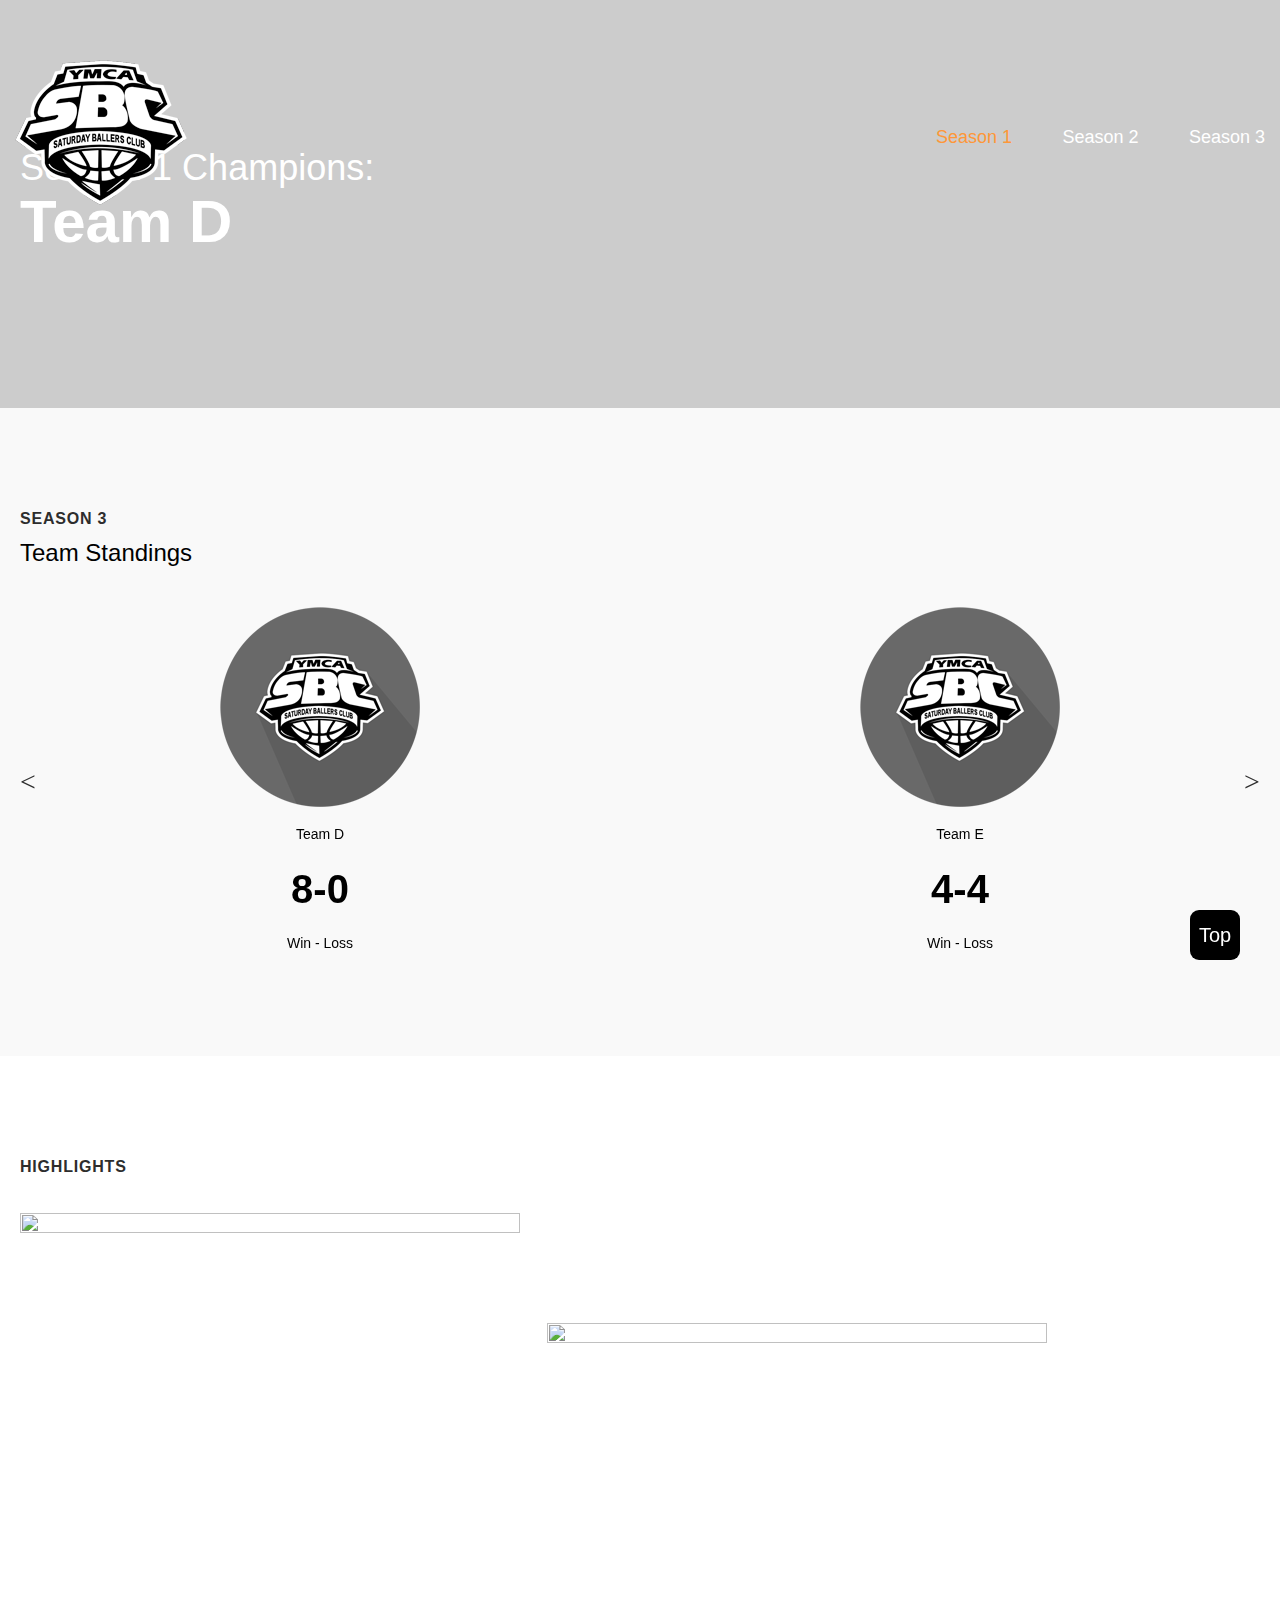
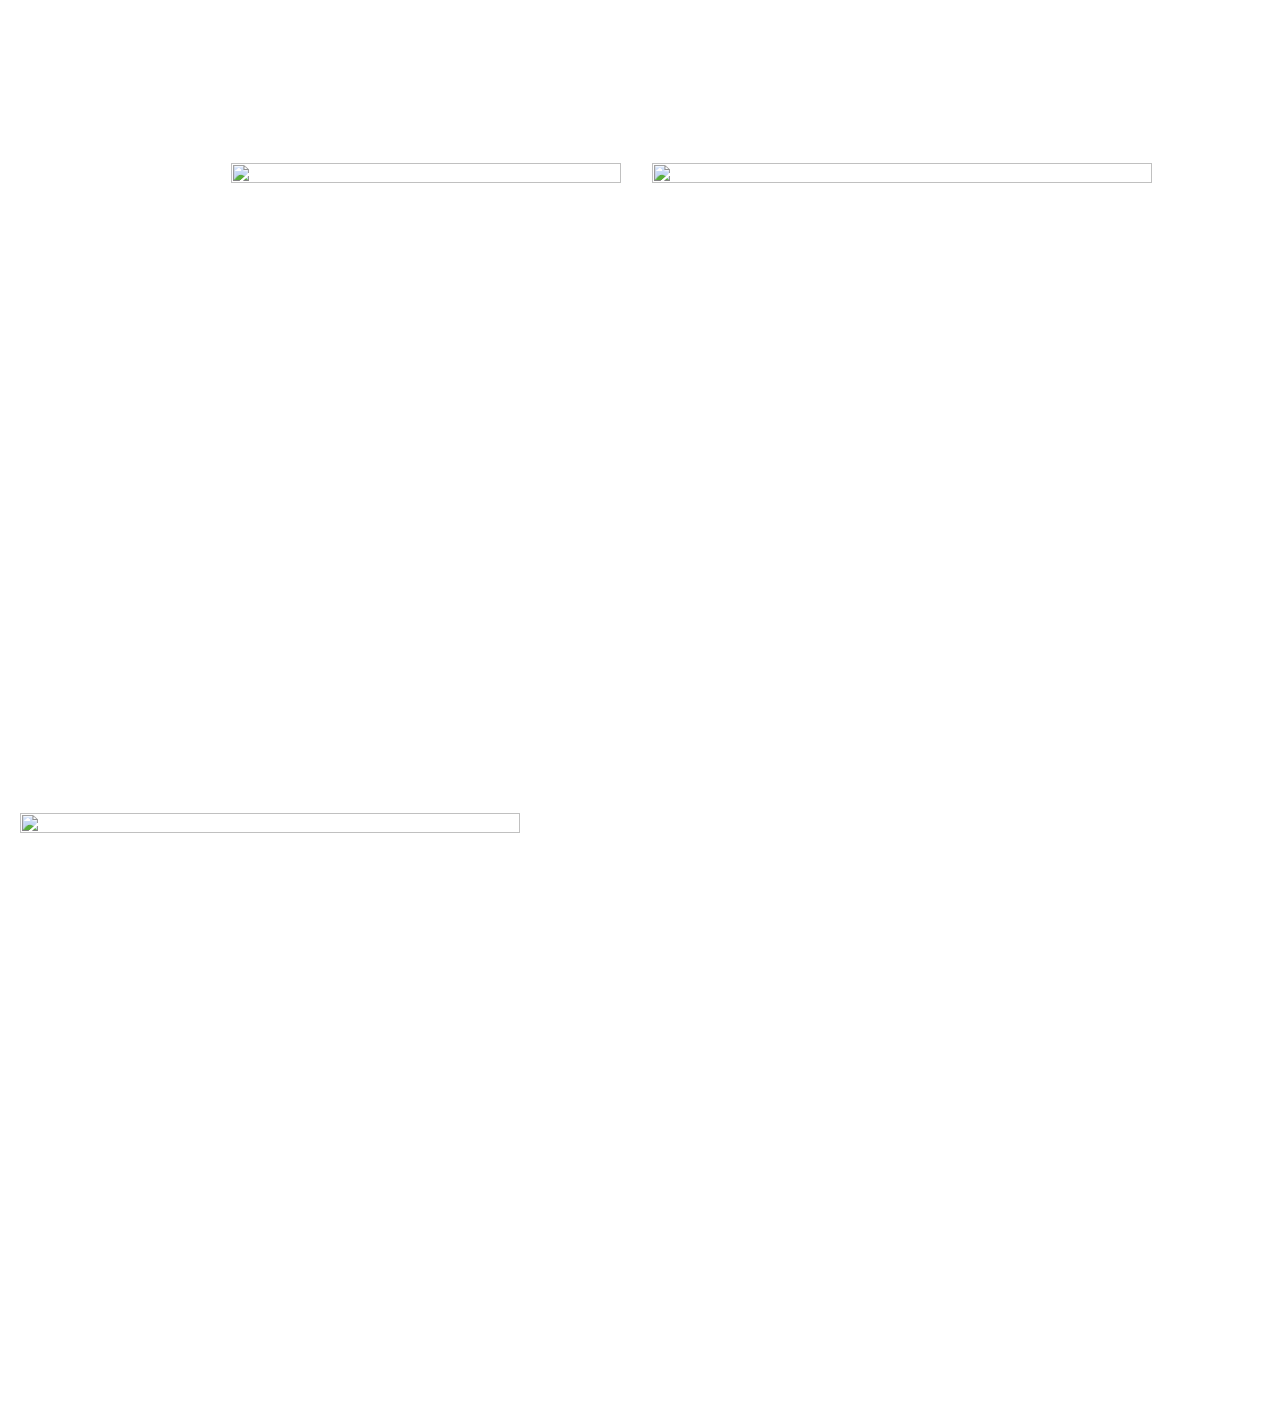
==== s1.html @ 5dca248f "update jun 6 2024" ====
<!doctype html>
<html lang="en">
  <head>
    <meta charset="utf-8">
    <meta name="viewport" content="width=device-width, initial-scale=1">
    <title>SBC YMCA</title>
    <link href="https://cdn.jsdelivr.net/npm/bootstrap@5.3.3/dist/css/bootstrap.min.css" rel="stylesheet" integrity="sha384-QWTKZyjpPEjISv5WaRU9OFeRpok6YctnYmDr5pNlyT2bRjXh0JMhjY6hW+ALEwIH" crossorigin="anonymous">
    <link rel="stylesheet" href="style.css">
    <!-- <link href="https://fonts.googleapis.com/css2?family=Material+Symbols+Outlined:wght@100" rel="stylesheet" /> -->
    <link href="https://fonts.googleapis.com/icon?family=Material+Icons"
      rel="stylesheet">
  </head>
  <body>
    

    <!-- Page preloader-->
    <div class="page-loader">
      <div class="preloader-inner">
        <svg class="preloader-svg" width="200" height="200" viewbox="0 0 100 100">
          <polyline class="line-cornered stroke-still" points="0,0 100,0 100,100" stroke-width="10" fill="none"></polyline>
          <polyline class="line-cornered stroke-still" points="0,0 0,100 100,100" stroke-width="10" fill="none"></polyline>
          <polyline class="line-cornered stroke-animation" points="0,0 100,0 100,100" stroke-width="10" fill="none"></polyline>
          <polyline class="line-cornered stroke-animation" points="0,0 0,100 100,100" stroke-width="10" fill="none"></polyline>
        </svg>
      </div>
    </div>
    <!-- Page-->
    <div class="page">
      <!--Page Header-->
      <header class="section page-header bg-gray-darker breadcrumbs-custom-wrap" data-preset='{"title":"Intro slider with nav 3","category":"intro, navigation, slider","reload":true,"id":"intro-slider-with-nav-3"}'>
        <div class="rd-navbar-wrap rd-navbar-default">
          <nav class="rd-navbar" data-layout="rd-navbar-fixed" data-sm-layout="rd-navbar-fixed" data-md-layout="rd-navbar-fixed" data-lg-layout="rd-navbar-fixed" data-xl-layout="rd-navbar-static" data-xxl-layout="rd-navbar-static" data-xxxl-layout="rd-navbar-static" data-lg-device-layout="rd-navbar-fixed" data-xl-device-layout="rd-navbar-static" data-xxl-device-layout="rd-navbar-static" data-xxxl-device-layout="rd-navbar-static" data-stick-up-offset="1px" data-sm-stick-up-offset="1px" data-md-stick-up-offset="1px" data-lg-stick-up-offset="1px" data-xl-stick-up-offset="1px" data-xxl-stick-up-offset="1px" data-xxx-lstick-up-offset="1px" data-stick-up="true">
            <div class="rd-navbar-inner rd-navbar-padding-inner">
              <!-- RD Navbar Panel-->
              <div class="rd-navbar-panel">
                <!-- RD Navbar Toggle-->
                <button class="rd-navbar-toggle" data-rd-navbar-toggle=".rd-navbar-nav-wrap"><span></span></button>
                <!-- RD Navbar Brand-->
                <div class="rd-navbar-brand">
                  <!--Brand--><a class="brand-name" href="index.html"><img class="logo-default" src="images/sbc-logo.png" alt="" width="172" height="36" loading="lazy"/><img class="logo-inverse" src="images/sbc-logo.png" alt="" width="172" height="36" loading="lazy"/></a>
                </div>
              </div>
              <div class="rd-navbar-aside-right">
                <div class="rd-navbar-nav-wrap">
                  <ul class="rd-navbar-nav">
                    <!-- <li class="rd-nav-item active"><a class="rd-nav-link" href="index.html">Home</a>
                    </li> -->
                    <li class="rd-nav-item active"><a class="rd-nav-link" href="s1.html">Season 1</a>
                    </li>
                    <li class="rd-nav-item"><a class="rd-nav-link" href="s2.html">Season 2</a>
                      <!-- <ul class="rd-menu rd-navbar-dropdown">
                        <li class="rd-dropdown-item"><a class="rd-dropdown-link" href="single-page.html">Single page</a>
                        </li>
                      </ul> -->
                    </li>
                    <li class="rd-nav-item "><a class="rd-nav-link" href="s3.html">Season 3</a>
                    </li>
                    <!-- <li class="rd-nav-item"><a class="rd-nav-link" href="#">Pages</a>
                      <ul class="rd-menu rd-navbar-dropdown">
                        <li class="rd-dropdown-item"><a class="rd-dropdown-link" href="faqs.html">FAQs</a>
                        </li>
                        <li class="rd-dropdown-item"><a class="rd-dropdown-link" href="privacy-policy.html">Privacy policy</a>
                        </li>
                        <li class="rd-dropdown-item"><a class="rd-dropdown-link" href="404-page.html">404 page</a>
                        </li>
                        <li class="rd-dropdown-item"><a class="rd-dropdown-link" href="503-page.html">503 page</a>
                        </li>
                        <li class="rd-dropdown-item"><a class="rd-dropdown-link" href="buttons.html">Buttons</a>
                        </li>
                        <li class="rd-dropdown-item"><a class="rd-dropdown-link" href="forms.html">Forms</a>
                        </li>
                        <li class="rd-dropdown-item"><a class="rd-dropdown-link" href="grid-system.html">Grid system</a>
                        </li>
                        <li class="rd-dropdown-item"><a class="rd-dropdown-link" href="tables.html">Tables</a>
                        </li>
                        <li class="rd-dropdown-item"><a class="rd-dropdown-link" href="typography.html">Typography</a>
                        </li>
                      </ul>
                    </li>
                    <li class="rd-nav-item"><a class="rd-nav-link" href="contacts.html">Contacts</a>
                    </li> -->
                  </ul>
                </div>
                <!-- <div class="rd-navbar-aside-right-inner">
                  
                  <div class="rd-navbar-search"><a class="rd-navbar-search-toggle" data-rd-navbar-toggle=".rd-navbar-search" href="#"><span></span></a>
                    <form class="rd-search" action="search-results.html" data-search-live="rd-search-results-live" method="GET">
                      <div class="form-wrap">
                        <label class="form-label form-label" for="rd-navbar-search-form-input">Search...</label>
                        <input class="rd-navbar-search-form-input form-input" id="rd-navbar-search-form-input" type="text" name="s" autocomplete="off">
                        <div class="rd-search-results-live" id="rd-search-results-live"></div>
                      </div>
                      <button class="rd-search-form-submit mdi mdi-magnify"></button>
                    </form>
                  </div>
                </div> -->
              </div>
            </div>
          </nav>
        </div>
      </header>
      <section class="section section-header bg-image /*bg-image-9*/ text-start novi-bg novi-bg-img" style="background-image:url(https://scontent.fceb2-2.fna.fbcdn.net/v/t1.15752-9/331546127_1372806336821156_5778735184261151974_n.jpg?_nc_cat=107&ccb=1-7&_nc_sid=5f2048&_nc_eui2=AeFdvsT9ojt_pZg6DpMCNC7S0mZWw9sOZSvSZlbD2w5lK3hjQvyOjglo2CndCxs0EsFgZIdAFUtHHFuphZiEccHy&_nc_ohc=CuhkQqQpDPgQ7kNvgGZ9PCZ&_nc_ht=scontent.fceb2-2.fna&oh=03_Q7cD1QH3fqWlCpzEtZl7xx8pHVOrsMyQ5jQxKyN4pa7dYfvHnQ&oe=66842CF5)">
        <div class="container">
          <h2>Season 1 Champions:</h2>
          <h1 class="fw-bold header-title">Team D</h1>
          <!-- <p class="big header-subtitle">Our club is the #1 place to engage with one of the world’s most popular sports. We are dedicated to promoting the culture of soccer.</p>
          <div class="group-md button-group"><a class="button button-primary button-nina" href="about-us.html">Read more</a></div> -->
        </div>
      </section>
      <!-- Football scores-->
      <section class="section section-lg novi-bg novi-bg-img bg-gray-100">
        <div class="container">
          <div class="row">
            <div class="col-xl-10">
              <h6 class="custom-subtitle-1">Season 3</h6>
              <p class="custom-title mt-1">Team Standings</p>
            </div>
          </div>
          <div class="row row-sm">
            <div class="owl-carousel owl-layout-6" data-items="1" data-lg-items="2" data-xxl-items="3" data-loop="true" data-margin="40" data-autoplay="false" data-owl='{"nav":true}'>
              <div class="score-image d-flex align-items-center justify-content-center flex-column">
                <img src="images/sbc.png" class="mb-3" alt="" loading="lazy" />
                <div class="score">
                  <div class="score__info">
                    <p>Team D</p>
                  </div>
                  <div class="score__score">
                    <p>8-0</p>
                  </div>
                  <div class="score__info">
                    <p>Win - Loss</p>
                  </div>
                </div>
              </div>
              <div class="score-image d-flex align-items-center justify-content-center flex-column">
                <img src="images/sbc.png" class="mb-3" alt="" loading="lazy" />
                <div class="score">
                  <div class="score__info">
                    <p>Team E</p>
                  </div>
                  <div class="score__score">
                    <p>4-4</p>
                  </div>
                  <div class="score__info">
                    <p>Win - Loss</p>
                  </div>
                </div>
              </div>
              <div class="score-image d-flex align-items-center justify-content-center flex-column">
                <img src="images/sbc.png" class="mb-3" alt="" loading="lazy" />
                <div class="score">
                  <div class="score__info">
                    <p>Team C</p>
                  </div>
                  <div class="score__score">
                    <p>4-4</p>
                  </div>
                  <div class="score__info">
                    <p>Win - Loss</p>
                  </div>
                </div>
              </div>
              <div class="score-image d-flex align-items-center justify-content-center flex-column">
                <img src="images/sbc.png" class="mb-3" alt="" loading="lazy"/>
                <div class="score">
                  <div class="score__info">
                    <p>Team A</p>
                  </div>
                  <div class="score__score">
                    <p>2-6</p>
                  </div>
                  <div class="score__info">
                    <p>Win - Loss</p>
                  </div>
                </div>
              </div>
              <div class="score-image d-flex align-items-center justify-content-center flex-column">
                <img src="images/sbc.png" class="mb-3" alt="" loading="lazy"/>
                <div class="score">
                  <div class="score__info">
                    <p>Team B</p>
                  </div>
                  <div class="score__score">
                    <p>2-6</p>
                  </div>
                  <div class="score__info">
                    <p>Win - Loss</p>
                  </div>
                </div>
              </div>
              <!-- <div class="score-image d-flex align-items-center justify-content-center flex-column">
                <img src="images/scatter.png" class="mb-3" alt="" loading="lazy"/>
                <div class="score">
                  <div class="score__info">
                    <p>Amigos</p>
                  </div>
                  <div class="score__score">
                    <p>2-8</p>
                  </div>
                  <div class="score__info">
                    <p>Win - Loss</p>
                  </div>
                </div>
              </div> -->
            </div>
          </div>
        </div>
      </section>
      <!--Gallery-->
      <section class="section section-lg bg-default novi-bg novi-bg-img">
        <div class="container">
          <div class="row">
            <div class="col-xl-10">
              <h6 class="custom-subtitle-1">Highlights</h6>
              <!-- <p class="custom-title mt-1">Featured team photos</p> -->
            </div>
          </div>
          <div class="row row-sm row-50 row-lg-60" data-isotope-layout="masonry" data-column-class=".col-1" data-lightgallery="group" data-lg-animation="lg-zoom-in">
            <div class="col-xs-6 col-lg-5" data-filter="0">
              <!-- Blurb-->
              <div class="product"><a class="product-media" data-lightgallery="item" href="https://scontent.fceb2-2.fna.fbcdn.net/v/t1.15752-9/317382539_929961635026117_5595934717935075367_n.jpg?_nc_cat=111&ccb=1-7&_nc_sid=5f2048&_nc_eui2=AeEb6R_AxWnA1oGSOkAEYnpnSsqdDMKNzTdKyp0Mwo3NN3hlVCVRXONk9WOaZS-1r1-SlONzYT47nld7mWbG-bwp&_nc_ohc=PHgdBopSMn4Q7kNvgEsXPWw&_nc_ht=scontent.fceb2-2.fna&oh=03_Q7cD1QEEQ6yCrzmZ2U-hZmxJ1mxSzC2m4vbojSBPrfud5ePCmw&oe=668445A0"><img class="product-img" src="https://scontent.fceb2-2.fna.fbcdn.net/v/t1.15752-9/317382539_929961635026117_5595934717935075367_n.jpg?_nc_cat=111&ccb=1-7&_nc_sid=5f2048&_nc_eui2=AeEb6R_AxWnA1oGSOkAEYnpnSsqdDMKNzTdKyp0Mwo3NN3hlVCVRXONk9WOaZS-1r1-SlONzYT47nld7mWbG-bwp&_nc_ohc=PHgdBopSMn4Q7kNvgEsXPWw&_nc_ht=scontent.fceb2-2.fna&oh=03_Q7cD1QEEQ6yCrzmZ2U-hZmxJ1mxSzC2m4vbojSBPrfud5ePCmw&oe=668445A0" alt="" width="500" height="500" loading="lazy"/></a></div>
            </div>
            <div class="col-xs-6 col-lg-5 d-flex align-items-end" data-filter="1">
              <!-- Blurb-->
              <div class="product"><a class="product-media" data-lightgallery="item" href="https://scontent.fceb2-1.fna.fbcdn.net/v/t1.15752-9/331554500_1551119405407693_556717041710596788_n.jpg?_nc_cat=106&ccb=1-7&_nc_sid=5f2048&_nc_eui2=AeF3doL89l8PgvNCIvrhtuhcWZlGCSVjA0xZmUYJJWMDTNzHXlP5VGfOyC_qIIif4qkP8Ts2wypaD91zXEvMttz6&_nc_ohc=i1ImYQQJ5SYQ7kNvgGNW6Zp&_nc_ht=scontent.fceb2-1.fna&oh=03_Q7cD1QGZxrtV9dPLNaao5UnRT7hUmOnV68ArBHOB0rQ9AHhAcg&oe=66843960"><img class="product-img" src="https://scontent.fceb2-1.fna.fbcdn.net/v/t1.15752-9/331554500_1551119405407693_556717041710596788_n.jpg?_nc_cat=106&ccb=1-7&_nc_sid=5f2048&_nc_eui2=AeF3doL89l8PgvNCIvrhtuhcWZlGCSVjA0xZmUYJJWMDTNzHXlP5VGfOyC_qIIif4qkP8Ts2wypaD91zXEvMttz6&_nc_ohc=i1ImYQQJ5SYQ7kNvgGNW6Zp&_nc_ht=scontent.fceb2-1.fna&oh=03_Q7cD1QGZxrtV9dPLNaao5UnRT7hUmOnV68ArBHOB0rQ9AHhAcg&oe=66843960" alt="" width="500" height="390" loading="lazy"/></a></div>
            </div>
            <div class="col-xs-6 col-sm-4 offset-lg-2" data-filter="3">
              <!-- Blurb-->
              <div class="product"><a class="product-media" data-lightgallery="item" href="https://scontent.fceb6-1.fna.fbcdn.net/v/t1.15752-9/331950448_1125862388814565_4360454288717385144_n.jpg?_nc_cat=105&ccb=1-7&_nc_sid=5f2048&_nc_eui2=AeGgZTUz3yog7kqQCWGFIhuN94yUyWJ3M5L3jJTJYnczktAJ6PsuBhfyeUqfXHI-zYWWfQSHLpA9ifOOATBeuanP&_nc_ohc=9qlWZ5FCM1QQ7kNvgFJ6oUk&_nc_ht=scontent.fceb6-1.fna&oh=03_Q7cD1QFc7xAo-n2I2bT3ivxV7DKq_N-w7FmLxYdvhE4gbgyMuQ&oe=66843388"><img class="product-img" src="https://scontent.fceb6-1.fna.fbcdn.net/v/t1.15752-9/331950448_1125862388814565_4360454288717385144_n.jpg?_nc_cat=105&ccb=1-7&_nc_sid=5f2048&_nc_eui2=AeGgZTUz3yog7kqQCWGFIhuN94yUyWJ3M5L3jJTJYnczktAJ6PsuBhfyeUqfXHI-zYWWfQSHLpA9ifOOATBeuanP&_nc_ohc=9qlWZ5FCM1QQ7kNvgFJ6oUk&_nc_ht=scontent.fceb6-1.fna&oh=03_Q7cD1QFc7xAo-n2I2bT3ivxV7DKq_N-w7FmLxYdvhE4gbgyMuQ&oe=66843388" alt="" width="390" height="600" loading="lazy"/></a></div>
            </div>
            <div class="col-xs-6 col-lg-5" data-filter="2">
              <!-- Blurb-->
              <div class="product"><a class="product-media" data-lightgallery="item" href="https://scontent.fceb2-2.fna.fbcdn.net/v/t1.15752-9/331546127_1372806336821156_5778735184261151974_n.jpg?_nc_cat=107&ccb=1-7&_nc_sid=5f2048&_nc_eui2=AeFdvsT9ojt_pZg6DpMCNC7S0mZWw9sOZSvSZlbD2w5lK3hjQvyOjglo2CndCxs0EsFgZIdAFUtHHFuphZiEccHy&_nc_ohc=CuhkQqQpDPgQ7kNvgGZ9PCZ&_nc_ht=scontent.fceb2-2.fna&oh=03_Q7cD1QH3fqWlCpzEtZl7xx8pHVOrsMyQ5jQxKyN4pa7dYfvHnQ&oe=66842CF5"><img class="product-img" src="https://scontent.fceb2-2.fna.fbcdn.net/v/t1.15752-9/331546127_1372806336821156_5778735184261151974_n.jpg?_nc_cat=107&ccb=1-7&_nc_sid=5f2048&_nc_eui2=AeFdvsT9ojt_pZg6DpMCNC7S0mZWw9sOZSvSZlbD2w5lK3hjQvyOjglo2CndCxs0EsFgZIdAFUtHHFuphZiEccHy&_nc_ohc=CuhkQqQpDPgQ7kNvgGZ9PCZ&_nc_ht=scontent.fceb2-2.fna&oh=03_Q7cD1QH3fqWlCpzEtZl7xx8pHVOrsMyQ5jQxKyN4pa7dYfvHnQ&oe=66842CF5" alt="" width="500" height="500" loading="lazy"/></a></div>
            </div>
            <div class="col-xs-6 col-lg-5" data-filter="0">
              <!-- Blurb-->
              <div class="product"><a class="product-media" data-lightgallery="item" href="https://scontent.fceb2-2.fna.fbcdn.net/v/t1.15752-9/330746138_3245101805750190_3462955512253815794_n.jpg?_nc_cat=110&ccb=1-7&_nc_sid=5f2048&_nc_eui2=AeH9R2exSIAGW698h5AEDk7e2aQcWedywWTZpBxZ53LBZHxyw6vgYk8Q-uC9jqRw6ukfR0JOHfB8DyI0DFNM4jJO&_nc_ohc=94Uy4PtMeioQ7kNvgHuCwXh&_nc_ht=scontent.fceb2-2.fna&oh=03_Q7cD1QHkU7L4Hwt5jJTv9Hp_nOawbkUKXsg76Tm5XDtdcrso9A&oe=668428CA"><img class="product-img" src="https://scontent.fceb2-2.fna.fbcdn.net/v/t1.15752-9/330746138_3245101805750190_3462955512253815794_n.jpg?_nc_cat=110&ccb=1-7&_nc_sid=5f2048&_nc_eui2=AeH9R2exSIAGW698h5AEDk7e2aQcWedywWTZpBxZ53LBZHxyw6vgYk8Q-uC9jqRw6ukfR0JOHfB8DyI0DFNM4jJO&_nc_ohc=94Uy4PtMeioQ7kNvgHuCwXh&_nc_ht=scontent.fceb2-2.fna&oh=03_Q7cD1QHkU7L4Hwt5jJTv9Hp_nOawbkUKXsg76Tm5XDtdcrso9A&oe=668428CA" alt="" width="500" height="500" loading="lazy"/></a></div>
            </div>
          </div>
        </div>
      </section> 
      <!-- Page Footer-->
      <!-- <footer class="section novi-bg novi-bg-img footer-classic">
        <div class="footer-modern__main bg-gray-lighter">
          <div class="container">
            <div class="row row-50 justify-content-sm-center justify-content-md-start justify-content-lg-between">
              <div class="col-sm-6 col-md-4 col-lg-3">
                <div class="footer-title">Contact Us:</div><a class="footer-phone text-darker mt-5" href="tel:#">P: +1 234 567 8901</a>
                <div class="footer-title mt-3">Opening hours:</div>
                <p class="footer-street mt-1">9 to 5 pm on Weekdays</p>
              </div>
              <div class="col-sm-6 offset-md-2 offset-lg-3">
                <div class="footer-title">Our Address:</div>
                <p class="footer-street mt-1">178 West 27th Street, Suite 527, New York NY 10012</p>
                <ul class="footer-list-icon mt-5">
                  <li class="me-3"><a class="icon mdi mdi-youtube-play" href="#"></a></li>
                  <li class="me-3"><a class="icon mdi mdi-facebook" href="#"></a></li>
                  <li class="me-3"><a class="icon mdi mdi-instagram" href="#"></a></li>
                  <li class="me-3"><a class="icon mdi mdi-twitter" href="#"></a></li>
                  <li class="me-3"><a class="icon mdi mdi-linkedin" href="#"></a></li>
                </ul>
              </div>
              <div class="col-12">
                <p class="rights"><span>&copy;&nbsp;</span><span class="copyright-year"></span><span>&nbsp;</span><span>Learol</span><span>.&nbsp;All Rights Reserved.&nbsp;</span></p>
              </div>
            </div>
          </div>
        </div>
      </footer> -->
    </div>
    <!-- Global Mailform Output-->
    <div class="snackbars" id="form-output-global"></div>
    <!-- Javascript-->




    <!-- <script src="https://cdnjs.cloudflare.com/ajax/libs/jquery/3.7.1/jquery.min.js"></script> -->
    <script src="https://cdn.jsdelivr.net/npm/bootstrap@5.3.3/dist/js/bootstrap.bundle.min.js" integrity="sha384-YvpcrYf0tY3lHB60NNkmXc5s9fDVZLESaAA55NDzOxhy9GkcIdslK1eN7N6jIeHz" crossorigin="anonymous"></script>
    <script src="core.js"></script>
    <script src="script.js"></script>
  </body>
</html>
---- style.css ----
@charset "UTF-8";
/**
 * [Table of contents]
 *   1 Page layout
 *   2 Reset Styles
 *   3 Utilities custom
 *   4 Grid modules
 *   5 Links
 *   6 Typography
 *   7 Novi
 *   8 Lightgallery
 *   9 Material Parallax
 *   10 Panel custom
 *   11 Google Map
 */
/** @section Page layout */
.page {
	position: relative;
	overflow: hidden;
	min-height: 100vh;
}

.page-header {
	position: relative;
	padding: 0;
	margin: 0;
	border-bottom: none;
}

/** @section Reset Styles */
a,
button {
	padding: 0;
}

a:focus,
button:focus {
	outline: none !important;
}

button::-moz-focus-inner {
	border: 0;
}

*:focus {
	outline: none;
}

blockquote {
	padding: 0;
	margin: 0;
}

input,
button,
select,
textarea {
	outline: none;
}

button {
	border: none;
}

label {
	margin-bottom: 0;
}

p {
	margin: 0;
}

ul,
ol {
	list-style: none;
	padding: 0;
	margin: 0;
}

ul li,
ol li {
	display: block;
}

dl {
	margin: 0;
}

dt,
dd {
	line-height: inherit;
}

dt {
	font-weight: inherit;
}

dd {
	margin-bottom: 0;
}

cite {
	font-style: normal;
}

form {
	margin-bottom: 0;
}

address {
	margin-top: 0;
	margin-bottom: 0;
}

figure {
	margin-bottom: 0;
}

html p a:hover {
	text-decoration: none;
}

hr {
	margin: 0;
}

/** @section Utilities custom */
img {
	display: inline-block;
	max-width: 100%;
	height: auto;
}

@media (min-width: 1800px) {
	.image-position-01 {
		margin-top: 10px;
		margin-bottom: -60px;
	}
}

/**
* Blick
*/
.blick-wrap {
	position: relative;
	display: inline-block;
	font-size: 0;
	line-height: 0;
}

.blick-wrap > img {
	pointer-events: none;
}

.blick-overlay,
.blick-content {
	position: absolute;
}

.blick-overlay {
	top: 0;
	right: 0;
	left: 0;
	bottom: 32.16%;
	background-repeat: no-repeat;
	-webkit-background-size: cover;
	background-size: cover;
}

.blick-overlay[data-blick-overlay='ipad'] {
	background-image: url(../images/blick-01.png);
}

.blick-content {
	position: absolute;
	overflow: hidden;
	top: 4.3%;
	bottom: 39.5%;
	left: 4.1%;
	right: 4.1%;
}

.blick-content img {
	position: absolute;
	top: 0;
	bottom: 0;
	left: 0;
	right: 0;
	object-fit: cover;
	height: 100%;
	width: 100%;
}

.blick-content[data-blick-content='ipad'] {
	top: 5.1%;
	bottom: 5.1%;
	left: 6.9%;
	right: 6.95%;
}

.blick-content[data-blick-content='iphone'] {
	top: 11.2%;
	bottom: 17.7%;
	left: 14.1%;
	right: 17.6%;
}

.ie-10 .blick-wrap > img,
.ie-11 .blick-wrap > img {
	width: 100%;
}

.fullwidth-page {
	position: relative;
	min-height: calc(100vh - 56px);
	display: flex;
	align-items: stretch;
}

.fullwidth-page-inner {
	display: flex;
	flex-wrap: wrap;
	align-items: flex-end;
	width: 100%;
}

.fullwidth-page-inner > * {
	position: relative;
	width: 100%;
}

.fullwidth-page:before {
	position: absolute;
	top: 0;
	bottom: 0;
	left: 0;
	right: 0;
	content: "";
	display: inline-block;
	background-color: rgba(0, 0, 0, 0.4);
}

.fullwidth-page[class*='bg-gradient']:before {
	content: none;
}

@media (min-width: 992px) {
	.desktop .fullwidth-page {
		min-height: 100vh;
	}
	.desktop .fullwidth-page > *:nth-child(1) {
		padding-top: 180px;
	}
}

@media (min-width: 1600px) {
	.desktop .fullwidth-page > *:nth-child(1) {
		padding-top: 90px;
	}
}

.fullwidth-page * + .button {
	margin-top: 30px;
}

@media (min-width: 992px) {
	.fullwidth-page {
		min-height: 100vh;
	}
}

@media (min-width: 1600px) {
	.fullwidth-page * + .breadcrumbs-custom-title {
		margin-top: 25px;
	}
	.fullwidth-page .heading-1 + p {
		margin-top: 33px;
	}
	.fullwidth-page .button {
		margin-top: 50px;
	}
	.fullwidth-page * + .countdown-wrap,
	.fullwidth-page .countdown-wrap + * {
		margin-top: 40px;
	}
}

.ie-10 .fullwidth-page .fullwidth-page-inner,
.ie-11 .fullwidth-page .fullwidth-page-inner,
.ie-edge .fullwidth-page .fullwidth-page-inner {
	min-height: 100vh;
}

/** @section Grid modules */
.grid-demo {
	letter-spacing: 0;
	text-align: center;
}

.grid-demo p {
	white-space: nowrap;
	overflow: hidden;
	text-overflow: ellipsis;
}

.grid-demo * + p {
	margin-top: 5px;
}

.grid-demo * + .row {
	margin-top: 20px;
}

.grid-demo .row + .row {
	margin-top: 0;
}

@media (min-width: 1200px) {
	.grid-demo {
		text-align: left;
	}
	.grid-demo p {
		white-space: normal;
		overflow: visible;
		text-overflow: unset;
	}
	.grid-demo * + p {
		margin-top: 25px;
	}
}

.grid-demo-bordered .row {
	border: 0 solid #d8dae2;
	border-top-width: 1px;
}

.grid-demo-bordered .row:last-child {
	border-bottom-width: 1px;
}

.grid-demo-bordered [class*='col'] {
	padding: 5px 15px;
}

.grid-demo-bordered [class*='col']:before {
	content: '';
	position: absolute;
	top: 0;
	bottom: 0;
	left: -1px;
	border-left: 1px solid #d8dae2;
}

@media (min-width: 768px) {
	.grid-demo-bordered [class*='col'] {
		padding: 30px;
	}
}

@media (min-width: 1200px) {
	.grid-demo-bordered [class*='col'] {
		padding: 50px 50px 45px;
	}
}

.grid-demo-underlined .row {
	border-bottom: 1px solid #d8dae2;
}

.grid-demo-underlined [class*='col'] {
	padding: 5px 15px;
}

@media (min-width: 768px) {
	.grid-demo-underlined [class*='col'] {
		padding-top: 25px;
		padding-bottom: 25px;
	}
}

@media (min-width: 1200px) {
	.grid-demo-underlined [class*='col'] {
		padding-top: 45px;
		padding-bottom: 45px;
	}
}

.row-narrow {
	margin-left: -5px;
	margin-right: -5px;
}

.row-narrow > [class*='col'] {
	padding-left: 5px;
	padding-right: 5px;
}

/** @section Preloader */
.page-loader {
	position: fixed;
	left: 0;
	top: 0;
	bottom: 0;
	right: 0;
	float: left;
	display: flex;
	flex-direction: column;
	justify-content: center;
	align-items: center;
	padding: 20px;
	z-index: 9999999;
	background: #ffffff;
	background-image: linear-gradient(380deg, #fff 50%, #c2c2c3 100%);
	transition: .3s all ease;
}

.page-loader.loaded {
	opacity: 0;
	visibility: hidden;
	z-index: -1;
}

.page-loader.ending {
	display: none;
}

[data-x-mode="true"] .page-loader {
	display: none !important;
}

.preloader-inner {
	display: inline-block;
	position: relative;
}

.preloader-svg {
	width: 100px;
	height: auto;
	transform: rotate(45deg);
}

.stroke-still {
	stroke: #d8dae2;
}

.stroke-animation {
	animation: stroke-spacing 1.2s ease-in, stroke-color 4.8s linear;
	animation-iteration-count: infinite;
	animation-delay: 0;
	animation-direction: normal;
	animation-fill-mode: forwards;
	animation-play-state: running;
	transform-origin: center center;
}

@-webkit-keyframes stroke-spacing {
	0% {
		stroke-dasharray: 0 200;
	}
	45% {
		stroke-dashoffset: 0;
		stroke-dasharray: 200 200;
	}
	90% {
		stroke-dashoffset: -200;
		stroke-dasharray: 200 200;
	}
	100% {
		stroke-dashoffset: -200;
		stroke-dasharray: 200 200;
	}
}

@keyframes stroke-spacing {
	0% {
		stroke-dasharray: 0 200;
	}
	45% {
		stroke-dashoffset: 0;
		stroke-dasharray: 200 200;
	}
	90% {
		stroke-dashoffset: -200;
		stroke-dasharray: 200 200;
	}
	100% {
		stroke-dashoffset: -200;
		stroke-dasharray: 200 200;
	}
}

@keyframes stroke-color {
	0% {
		stroke: #000000;
	}
	24% {
		stroke: #000000;
	}
	25% {
		stroke: #000000;
	}
	49% {
		stroke: #000000;
	}
	50% {
		stroke: #000000;
	}
	74% {
		stroke: #000000;
	}
	75% {
		stroke: #000000;
	}
	99% {
		stroke: #000000;
	}
}

/** @section Backgrounds */
.context-dark, .bg-accent, .bg-image {
	color: #ffffff;
}

.context-dark h1, .bg-accent h1, .bg-image h1, .context-dark h2, .bg-accent h2, .bg-image h2, .context-dark h3, .bg-accent h3, .bg-image h3, .context-dark h4, .bg-accent h4, .bg-image h4, .context-dark h5, .bg-accent h5, .bg-image h5, .context-dark h6, .bg-accent h6, .bg-image h6, .context-dark [class^='heading-'], .bg-accent [class^='heading-'], .bg-image [class^='heading-'] {
	color: #ffffff;
}

.context-dark .breadcrumbs-custom-title::before, .bg-accent .breadcrumbs-custom-title::before, .bg-image .breadcrumbs-custom-title::before, .context-dark .breadcrumbs-custom-title::after, .bg-accent .breadcrumbs-custom-title::after, .bg-image .breadcrumbs-custom-title::after {
	background: #ffffff;
}

.context-dark .list-marked a, .bg-accent .list-marked a, .bg-image .list-marked a {
	color: #ffffff;
}

.context-dark .list-marked a:hover, .bg-accent .list-marked a:hover, .bg-image .list-marked a:hover, .context-dark .list-marked a:focus, .bg-accent .list-marked a:focus, .bg-image .list-marked a:focus {
	color: #000000;
}

.context-dark .form-input, .bg-accent .form-input, .bg-image .form-input {
	background-color: #ffffff;
}

.context-dark .accordion-custom-corporate, .bg-accent .accordion-custom-corporate, .bg-image .accordion-custom-corporate {
	box-shadow: none;
}

.context-dark .box-minimal-light, .bg-accent .box-minimal-light, .bg-image .box-minimal-light {
	color: #A7A7A7;
}

.context-dark .box-minimal-light .box-minimal-icon, .bg-accent .box-minimal-light .box-minimal-icon, .bg-image .box-minimal-light .box-minimal-icon {
	color: #ffffff;
}

.context-dark .box-minimal-border .box-minimal-text, .bg-accent .box-minimal-border .box-minimal-text, .bg-image .box-minimal-border .box-minimal-text {
	opacity: .6;
}

.context-dark .breadcrumbs-custom-path > li.active, .bg-accent .breadcrumbs-custom-path > li.active, .bg-image .breadcrumbs-custom-path > li.active {
	color: #ffffff;
}

.context-dark .breadcrumbs-custom-path > li a, .bg-accent .breadcrumbs-custom-path > li a, .bg-image .breadcrumbs-custom-path > li a {
	color: #ffffff;
}

.context-dark .breadcrumbs-custom-path > li a:hover, .bg-accent .breadcrumbs-custom-path > li a:hover, .bg-image .breadcrumbs-custom-path > li a:hover {
	color: rgba(255, 255, 255, 0.5);
}

.context-light {
	color: #000000;
}

.context-light h1, .context-light h2, .context-light h3, .context-light h4, .context-light h5, .context-light h6, .context-light [class^='heading-'] {
	color: #2d2d2d;
}

/**
* Background White
*/
.bg-default {
	background-color: #ffffff;
	fill: #ffffff;
}

.bg-default .way-point > svg {
	fill: inherit;
}

.bg-default + .bg-default {
	padding-top: 0;
}

.bg-default .bg-decoration > svg {
	fill: #ffffff;
}

.bg-default .time-line-vertical-element:before,
.bg-default .time-line-vertical-element .unit-body:before {
	background-color: #ffffff;
}

.bg-default .twitter-feed {
	background-color: #F9F9F9;
}

.bg-default .slider-widget {
	background: #F9F9F9;
}

.bg-gray-100 {
	background-color: #F9F9F9;
	fill: #F9F9F9;
}

.bg-gray-100 .way-point > svg {
	fill: inherit;
}

.bg-gray-100 + .bg-gray-100 {
	padding-top: 0;
}

.bg-gray-100 .bg-decoration > svg {
	fill: #F9F9F9;
}

/**
* Background Primary
*/
.bg-accent {
	background-color: #000000;
	fill: #000000;
}

.bg-accent .way-point > svg {
	fill: inherit;
}

.bg-accent + .bg-accent {
	padding-top: 0;
}

.bg-accent .bg-decoration > svg {
	fill: #000000;
}

/**
* Background Images
*/
@media (min-width: 992px) {
	html.desktop .bg-fixed {
		background-attachment: fixed;
	}
}

[class*='bg-'] {
	background-size: cover;
	background-position: center center;
}

.bg-image-1 {
	background-image: url("../images/bg-image-fixed.jpg");
}

.bg-image-2 {
	background-image: url("../images/bg-02.jpg");
}

.bg-image-3 {
	background-image: url("../images/bg-image-default.jpg");
}

.bg-image-4 {
	background-image: url("../images/bg-03.jpg");
}

.bg-image-5 {
	background-image: url("../images/bg-05.jpg");
}

.bg-image-6 {
	background-image: url("../images/bg-07.jpg");
}

.bg-image-7 {
	background-image: url("../images/bg-08.jpg");
}

.bg-image-8 {
	background-image: url("../images/bg-09.jpg");
}

.bg-image::before {
	content:'';
	width:100%;
	height:100%;
	position:absolute;
	top:0;
	left:0;
	background-color:rgba(0,0,0,.2);
	z-index: 0;
}
.bg-image>.container{
	z-index:1;
	position:relative;
}
.bg-image{
	position:relative;
}
.bg-image-9 {
	position:relative;
	/* background-image: url("../images/home-01-1920x885.jpg"); */
	background-image: url("https://scontent.xx.fbcdn.net/v/t1.15752-9/441140735_731443105566780_8089677703668815471_n.jpg?_nc_cat=109&ccb=1-7&_nc_sid=5f2048&_nc_eui2=AeGXDdCTX6hUuGs0HLMoWd1Crzd4bvrd0LKvN3hu-t3QsjGtglbd5qomsOGeAvepZzZn72eahsbUnKWCOZ5176xW&_nc_ohc=BMRVVDZ70-cQ7kNvgEvKVBG&_nc_ad=z-m&_nc_cid=0&_nc_ht=scontent.xx&oh=03_Q7cD1QHFlYrGd0kD8l4dx9PbpQqFSASEM1CBUOIaSySnZA_nvw&oe=668402FF");
}

.bg-image-10 {
	background-image: url("../images/bg-11.jpg");
}

.bg-pattern-dark {
	background-image: url("../images/bg-pattern-dark.jpg");
	background-repeat: repeat;
}

/** @section Boxes */
/**
* Box small
*/
.box-small-title {
	color: #000000;
}

* + .box-small-text {
	margin-top: 5px;
}

* + .box-small {
	margin-top: 32.25px;
}

@media (min-width: 992px) {
	* + .box-small-text {
		margin-top: 10px;
	}
	* + .box-small {
		margin-top: 43px;
	}
}

/**
* Box project
*/
.box-project-subtitle {
	font-weight: 600;
	text-transform: uppercase;
	color: #000000;
}

.box-project-meta {
	display: flex;
	flex-wrap: wrap;
	font-weight: 600;
	margin-bottom: -10px;
	margin-left: -50px;
}

.box-project-meta:empty {
	margin-bottom: 0;
	margin-left: 0;
}

.box-project-meta > * {
	display: inline-block;
	margin-top: 0;
	margin-bottom: 10px;
	margin-left: 50px;
}

.box-project-meta-item {
	display: inline-block;
}

.box-project-meta-icon {
	margin-right: 7px;
	font-size: 1.5em;
	color: #000000;
}

.box-project-meta-icon::before {
	vertical-align: middle;
}

* + .box-project-subtitle {
	margin-top: 15px;
}

* + .box-project-title {
	margin-top: 10.5px;
}

* + .box-project-meta {
	margin-top: 7.5px;
}

@media (min-width: 992px) {
	* + .box-project-subtitle {
		margin-top: 15px;
	}
	* + .box-project-title {
		margin-top: 10.5px;
	}
	* + .box-project-meta {
		margin-top: 7.5px;
	}
}

@media (min-width: 1600px) {
	* + .box-project-subtitle {
		margin-top: 20px;
	}
	* + .box-project-title {
		margin-top: 14px;
	}
	* + .box-project-meta {
		margin-top: 10px;
	}
}

/**
* Box minimal
*/
.box-minimal {
	max-width: 390px;
}

.box-minimal * + p {
	margin-top: 15px;
}

.box-minimal .box-minimal-icon {
	font-size: 30px;
	line-height: 1;
	color: #000000;
}

.box-minimal-icon svg {
	fill: #000000;
}

.box-minimal-title {
	color: #2d2d2d;
}

.container-box-minimal-wrap .box-minimal {
	max-width: 570px;
}

.box-accent p {
	letter-spacing: 0.02em;
}

@media (min-width: 992px) {
	.box-accent h6 + p, .box-accent .heading-6 + p {
		margin-top: 26px;
	}
}

@media (min-width: 1600px) {
	.box-accent {
		padding-right: 50px;
	}
}

.box-minimal-header {
	display: flex;
	flex-direction: row;
	flex-wrap: wrap;
	align-items: center;
	margin-bottom: -20px;
	margin-left: -20px;
}

.box-minimal-header:empty {
	margin-bottom: 0;
	margin-left: 0;
}

.box-minimal-header > * {
	display: inline-block;
	margin-top: 0;
	margin-bottom: 20px;
	margin-left: 20px;
}

.box-minimal-text {
	color: #5C5C5C;
}

* + .box-minimal-text {
	margin-top: 22px;
}

/**
* Box minimal border
*/
.box-minimal-border {
	padding: 20px 15px;
	border-radius: 8px;
	border: 1px solid #c2c2c3;
	transition: 450ms ease-in-out;
}

.box-minimal-border .box-minimal-icon {
	font-size: 30px;
	color: #2d2d2d;
}

.box-minimal-border .box-minimal-icon svg {
	fill: #2d2d2d;
}

.box-minimal-border .box-minimal-title {
	font-weight: 400;
}

.box-minimal-border * + hr {
	margin-top: 20px;
}

/**
* Box minimal modern
*/
@media (min-width: 992px) {
	.box-minimal .box-minimal-icon {
		font-size: 40px;
	}
	.box-minimal .box-minimal-icon-md {
		font-size: 36px;
	}
	.box-minimal .box-minimal-icon-sm {
		font-size: 30px;
	}
	.box-minimal-border {
		padding: 40px 25px 45px;
		min-height: 365px;
	}
	.box-minimal-border .box-minimal-icon {
		font-size: 48px;
	}
	.box-minimal-border * + hr {
		margin-top: 30px;
	}
	.box-minimal-icon.box-minimal-icon-lg {
		font-size: 40px;
	}
}

@media (min-width: 1200px) {
	.box-minimal-border {
		padding: 40px 35px 45px;
	}
}

@media (min-width: 1600px) {
	.box-minimal-icon.box-minimal-icon-lg {
		font-size: 52px;
	}
	.box-minimal-border {
		padding: 40px 45px 45px;
	}
}

.box-width-3 {
	max-width: 320px;
	margin-left: auto;
	margin-right: auto;
}

@media (min-width: 768px) {
	.box-width-3 {
		max-width: 100%;
	}
}

/**
* Box inline
*/
.box-inline {
	margin-left: -7px;
	display: table;
	text-align: left;
}

.box-inline br {
	font-size: 0;
	line-height: 0;
}

.box-inline a {
	color: #2d2d2d;
}

.box-inline a:hover {
	color: #000000;
}

.box-inline > * {
	display: table-cell;
	vertical-align: top;
	padding: 0 6px;
}

.box-inline .icon-md-smaller {
	position: relative;
	top: 3px;
}

.box-inline-gray a {
	color: #000000;
}

.box-inline-gray a:hover {
	color: #000000;
}

.box-icon-image {
	transition: 280ms ease-out;
}

.box-icon-image:hover {
	transform: translateY(-3px);
	filter: drop-shadow(-8px 8px 2px rgba(0, 0, 0, 0.2));
}

/** @section Breadcrumbs */
.breadcrumbs-custom {
	position: relative;
	z-index: 1;
	padding: 35px 0 40px;
	vertical-align: middle;
	text-align: center;
}

.breadcrumbs-custom > .container {
	position: relative;
	z-index: 2;
}

.breadcrumbs-custom-wrap {
	position: relative;
}

.breadcrumbs-custom-path {
	margin-left: -32px;
}

.breadcrumbs-custom-path > * {
	margin-left: 32px;
}

.breadcrumbs-custom-path a {
	display: inline;
	vertical-align: baseline;
}

.breadcrumbs-custom-path a, .breadcrumbs-custom-path a:active, .breadcrumbs-custom-path a:focus {
	color: #5C5C5C;
}

.breadcrumbs-custom-path a:hover {
	color: #000000;
}

.breadcrumbs-custom-path li {
	position: relative;
	display: inline-block;
	vertical-align: baseline;
	font-size: 14px;
	line-height: 1.7;
	letter-spacing: 0.05em;
}

.breadcrumbs-custom-path li:after {
	content: "";
	font-family: "Material Design Icons";
	position: absolute;
	top: 50%;
	right: -16px;
	display: inline-block;
	font-style: normal;
	color: #c2c2c3;
	transform: translate(50%, -50%);
	font-size: 15px;
}

.breadcrumbs-custom-path li:last-child {
	padding-right: 0;
}

.breadcrumbs-custom-path li:last-child:after {
	display: none;
}

.breadcrumbs-custom-path li.active {
	color: #5C5C5C;
}

.breadcrumbs-custom-title {
	position: relative;
	display: inline-block;
	padding: 0 20px;
}

@media (min-width: 768px) {
	.breadcrumbs-custom-title {
		padding: 0 50px;
	}
	.breadcrumbs-custom-title::before, .breadcrumbs-custom-title::after {
		content: '';
		position: absolute;
		top: 50%;
		transform: translateY(-50%) rotate(45deg);
		width: 15px;
		height: 15px;
		background: #2d2d2d;
	}
	.breadcrumbs-custom-title::before {
		left: -20px;
	}
	.breadcrumbs-custom-title::after {
		right: -16px;
	}
}

.breadcrumbs-custom-subtitle {
	font-size: 20px;
	line-height: 1.3;
}

* + .breadcrumbs-custom-title {
	margin-top: 12px;
}

* + .breadcrumbs-custom-path {
	margin-top: 20px;
}

.breadcrumbs-custom-subtitle + .breadcrumbs-custom-title {
	margin-top: 27px;
}

@media (max-width: 479.98px) {
	.breadcrumbs-custom-title {
		font-size: 26px;
	}
}

@media (min-width: 480px) {
	.breadcrumbs-custom-path {
		margin-left: -60px;
	}
	.breadcrumbs-custom-path > * {
		margin-left: 60px;
	}
	.breadcrumbs-custom-path > li:after {
		right: -30px;
	}
}

@media (min-width: 768px) {
	.breadcrumbs-custom {
		padding: 70px 0 80px;
	}
	.breadcrumbs-custom-subtitle {
		font-size: 26px;
	}
	* + .breadcrumbs-custom-path {
		margin-top: 50px;
	}
}

@media (min-width: 1200px) {
	.breadcrumbs-custom {
		padding: 120px 0 50px;
	}
	.breadcrumbs-custom-subtitle {
		font-size: 30px;
	}
	.breadcrumbs-custom-path li {
		font-size: 18px;
	}
}

@media (min-width: 1600px) {
	* + .breadcrumbs-custom-path {
		margin-top: 120px;
	}
}

/** @section Buttons */
/**
* Button General Styles
*/
.button {
	position: relative;
	display: inline-block;
	max-width: 100%;
	padding: 9px 30px;
	min-width: 210px;
	font-family: 16px;
	font-weight: 600;
	letter-spacing: 0.05em;
	border: 2px solid;
	border-radius: 0;
	text-align: center;
	vertical-align: middle;
	cursor: pointer;
	user-select: none;
	transition: .25s all ease;
	white-space: pre-wrap;
}

.button:focus, .button:active, .button:active:focus {
	outline: none;
}

.button.disabled {
	color: black;
	background-color: gray;
}

.button .caret {
	margin-left: 8px;
}

@media (min-width: 768px) {
	.button {
		padding: 14px 38px;
	}
}

@media (min-width: 992px) {
	.button {
		min-width: 210px;
	}
}

[data-x-mode='true'] .button {
	white-space: normal;
}

.button-block {
	display: block;
	width: 100%;
}

/**
* Buttons appearance style
*/
.button-default, .button-default:focus {
	color: #2d2d2d;
	background-color: #A7A7A7;
	border-color: #A7A7A7;
}

.button-default:hover, .button-default:active, .button-default:hover {
	color: #ffffff;
	background-color: #000000;
	border-color: #000000;
}

.button-dark, .button-dark:focus {
	color: #ffffff;
	background-color: #2d2d2d;
	border-color: #2d2d2d;
}

.button-dark:hover, .button-dark:active, .button-dark:hover {
	color: #ffffff;
	background-color: #000000;
	border-color: #000000;
}

.bg-accent .button-dark, .bg-accent .button-dark:focus {
	color: #ffffff;
	background-color: #2d2d2d;
	border-color: #2d2d2d;
}

.bg-accent .button-dark:hover, .bg-accent .button-dark:active, .bg-accent .button-dark:hover {
	color: #2d2d2d;
	background-color: #ffffff;
	border-color: #ffffff;
}

.button-primary, .button-primary:focus {
	color: #ffffff;
	background-color: #000000;
	border-color: #000000;
}

.button-primary:hover, .button-primary:active, .button-primary:hover {
	color: #ffffff;
	background-color: #FE9738;
	border-color: #FE9738;
}

/**
* Button effects
*/
.button-nina {
	position: relative;
	overflow: hidden;
	line-height: 1.3;
	transition: background 0.3s 0.01s, border-color 0.3s 0.01s;
}

.button-nina > span {
	display: none;
	vertical-align: middle;
	line-height: 24px;
}

.button-nina .button-original-content {
	display: block;
}

@media (max-width: 767.98px) {
	html:not(.desktop) .button-original-content {
		transition: .22s;
		transition-delay: 0s !important;
	}
}

@media (min-width: 992px) {
	.desktop .button-nina > span {
		position: relative;
		overflow: hidden;
		display: inline-block;
		line-height: 24px;
		text-align: center;
		opacity: 0.01;
		color: inherit;
		transform: translate3d(0, -10px, 0);
		transition: 0.22s;
		transition-timing-function: cubic-bezier(0.75, 0, 0.125, 1);
	}
	.desktop .button-nina > span:first-child {
		padding-left: 4px;
	}
	.desktop .button-nina > span:nth-last-child(2) {
		padding-right: 4px;
	}
	.desktop .button-nina > span:empty::after {
		display: inline-block;
		padding: 0 2px;
		content: '\a';
	}
	.desktop .button-nina > span:only-child {
		transform: translate3d(0, 0, 0);
		opacity: 1;
	}
	.desktop .button-nina .button-original-content {
		position: absolute;
		z-index: 1;
		opacity: 1;
		top: 0;
		left: 0;
		right: 0;
		bottom: 0;
		display: block;
		padding: inherit;
		transform: translate3d(0, 0, 0);
		letter-spacing: 0.05em;
		min-width: inherit;
		background-color: transparent;
	}
	.desktop .button-nina:hover > span {
		opacity: 1;
		top: 0;
		transform: translate3d(0, 0, 0);
	}
	.desktop .button-nina:hover .button-original-content {
		opacity: 0;
		transform: translate3d(0, 100%, 0);
		transition-delay: 0s !important;
	}
	.desktop.ie-10 .button-nina.button-lg > span:not(.button-original-content), .desktop.ie-11 .button-nina.button-lg > span:not(.button-original-content) {
		top: -2px;
	}
}

/**
* Button Icon styles
*/
.button-icon .icon,
.button-icon-alternate .icon {
	position: relative;
	font-size: 24px;
	vertical-align: middle;
	color: inherit;
}

.button-icon.button-xs .icon,
.button-icon-alternate.button-xs .icon {
	font-size: 19px;
}

.button-icon.button-sm .icon,
.button-icon-alternate.button-sm .icon {
	font-size: 22px;
}

.button-icon .icon {
	margin-top: -1px;
}

.button-icon.button-icon-left .icon {
	padding-right: 5px;
}

.button-icon.button-icon-right .icon {
	margin-top: -2px;
	padding-left: 5px;
}

.button-shadow {
	box-shadow: 0 0.5rem 1rem rgba(0, 0, 0, 0.15);
}

.button-shadow:active {
	box-shadow: none;
}

/**
* Button Icon Alternate styles
*/
.button-icon-alternate {
	position: relative;
	z-index: 1;
	vertical-align: middle;
}

.button-icon-alternate .icon,
.button-icon-alternate .button-inner {
	display: inline-block;
}

.button-icon-alternate::before,
.button-icon-alternate .icon {
	width: 60px;
}

.button-icon-alternate::before {
	content: '';
	position: absolute;
	top: -2px;
	bottom: -2px;
	z-index: -1;
	background: #A7A7A7;
	transition: .33s;
}

.button-icon-alternate .icon {
	position: absolute;
	top: 0;
	bottom: 0;
	display: flex;
	align-items: center;
	justify-content: center;
}

.button-icon-alternate.button:hover::before {
	width: calc(100% + 4px);
}

.ie-10 .button-icon-alternate.button:hover::before,
.ie-11 .button-icon-alternate.button:hover::before {
	width: 102%;
}

.button-icon-alternate.button-icon-left {
	padding-left: 80px;
	padding-right: 40px;
}

@media (min-width: 768px) {
	.button-icon-alternate.button-icon-left {
		padding-left: 100px;
	}
}

.button-icon-alternate.button-icon-left::before {
	left: -2px;
	border-top-left-radius: inherit;
	border-bottom-left-radius: inherit;
}

.button-icon-alternate.button-icon-left .icon {
	left: 0;
}

.button-icon-alternate.button-icon-left:hover::before {
	border-top-right-radius: inherit;
	border-bottom-right-radius: inherit;
}

.button-icon-alternate.button-icon-left.button-sm {
	padding-left: 80px;
	padding-right: 30px;
}

.button-icon-alternate.button-icon-left.button-xs {
	padding-left: 60px;
	padding-right: 20px;
}

.button-icon-alternate.button-icon-right {
	padding-left: 40px;
	padding-right: 80px;
}

@media (min-width: 768px) {
	.button-icon-alternate.button-icon-right {
		padding-right: 100px;
	}
}

.button-icon-alternate.button-icon-right::before {
	right: -2px;
	border-top-right-radius: inherit;
	border-bottom-right-radius: inherit;
}

.button-icon-alternate.button-icon-right .icon {
	right: 0;
}

.button-icon-alternate.button-icon-right:hover::before {
	border-top-left-radius: inherit;
	border-bottom-left-radius: inherit;
}

.button-icon-alternate.button-icon-right.button-sm {
	padding-left: 30px;
	padding-right: 80px;
}

.button-icon-alternate.button-icon-right.button-xs {
	padding-left: 20px;
	padding-right: 60px;
}

.button-icon-alternate.button-sm::before,
.button-icon-alternate.button-sm .icon {
	width: 50px;
}

.button-icon-alternate.button-xs::before,
.button-icon-alternate.button-xs .icon {
	width: 42px;
}

.button-icon-alternate.button-default-outline:hover {
	color: #2d2d2d;
	background-color: transparent;
	border-color: #A7A7A7;
}

.button-icon-alternate.button-facebook::before {
	background: #3e5a86;
}

.button-icon-alternate.button-facebook-outline .icon {
	color: #ffffff;
}

.button-icon-alternate.button-facebook-outline::before {
	background: #4d70a8;
}

.button-icon-alternate.button-facebook-outline:hover {
	background-color: transparent;
}

.button-icon-alternate.button-twitter::before {
	background: #008ee0;
}

.button-icon-alternate.button-twitter-outline .icon {
	color: #ffffff;
}

.button-icon-alternate.button-twitter-outline::before {
	background: #02bcf3;
}

.button-icon-alternate.button-twitter-outline:hover {
	background-color: transparent;
}

.button-icon-alternate.button-google::before {
	background: #b53418;
}

.button-icon-alternate.button-google-outline .icon {
	color: #ffffff;
}

.button-icon-alternate.button-google-outline::before {
	background: #e2411e;
}

.button-icon-alternate.button-google-outline:hover {
	background-color: transparent;
}

/**
* Buttons sizes
*/
.button-xs {
	padding: 9px 28px;
	font-size: 14px;
	line-height: 24px;
	min-width: 150px;
}

.button-sm {
	min-width: 170px;
	padding: 8.8px 28px;
	font-size: 14px;
	line-height: 24px;
}

@media (min-width: 768px) {
	.button-sm {
		padding: 11px 35px;
	}
}

@media (min-width: 1200px) {
	.button-sm {
		min-width: 190px;
	}
}

@media (min-width: 1600px) {
	.button-sm {
		font-size: 16px;
	}
}

.button-lg {
	padding: 17px 65px;
	font-size: 18px;
	line-height: 22px;
}

/** @section Call To Action */
.box-cta {
	font-weight: 400;
	font-size: 18px;
	margin-left: -20px;
	margin-right: -20px;
}

.box-cta > * {
	padding-left: 20px;
	padding-right: 20px;
}

.box-cta .button {
	font-size: 18px;
}

.box-cta-icon {
	margin-right: .3em;
}

.box-cta-title + * {
	margin-top: 8px;
}

@media (min-width: 1600px) {
	.box-cta-title + * {
		margin-top: 2px;
	}
}

.box-cta-inline > * + * {
	margin-top: 30px;
}

@media (min-width: 768px) {
	.box-cta-inline {
		display: flex;
		align-items: center;
		justify-content: space-between;
	}
}

.box-cta-thin .badge-cta {
	margin-right: 18px;
}

.badge-cta {
	padding: 5px 18px;
	font-size: 16px;
	font-weight: 700;
}

.badge-cta-primary {
	color: #ffffff;
	background: #000000;
}

@media (min-width: 768px) {
	.box-cta {
		font-size: 19px;
	}
	.box-cta-vertical > * + * {
		margin-top: 40px;
	}
	.box-cta-vertical * + .button {
		margin-top: 45px;
	}
}

@media (min-width: 1600px) {
	.box-cta {
		font-size: 20px;
	}
	.cta-avatar {
		max-width: none;
	}
}

/** @section Footers */
p.rights {
	letter-spacing: 0.02em;
	margin-top: 65px;
	font-size: 14px;
}

p.rights a, p.rights a:focus, p.rights a:active {
	color: inherit;
}

p.rights a:hover {
	color: #FE9738;
}

* + p.rights {
	margin-top: 40px;
}

@media (min-width: 768px) {
	* + p.rights {
		margin-top: 50px;
	}
}

@media (min-width: 1600px) {
	* + p.rights {
		margin-top: 90px;
	}
}

.footer-simple {
	padding: 50px 0;
	font-weight: 400;
}

.footer-simple .list-marked {
	font-weight: 500;
}

@media (min-width: 768px) {
	.footer-simple {
		padding: 70px 0;
	}
}

@media (min-width: 1600px) {
	.footer-simple {
		padding: 132px 0;
	}
}

/** @section Footers */
.footer-classic {
	padding: 60px 0;
	background: #ffffff;
}

.footer-classic .footer-phone {
	font-size: 20px;
	color: #000000;
	font-weight: 700;
}

.footer-classic .footer-phone:hover {
	color: #FE9738;
}

@media (min-width: 1200px) {
	.footer-classic .footer-phone {
		font-size: 28px;
	}
}

.footer-classic .footer-title {
	font-size: 18px;
	font-weight: 700;
}

.footer-classic .footer-list-icon {
	display: block;
}

.footer-classic .footer-list-icon li {
	display: inline-block;
}

.footer-classic .footer-list-icon .icon {
	font-size: 24px;
	color: #A7A7A7;
}

.footer-classic .footer-list-icon .mdi-youtube-play:hover {
	color: red;
}

.footer-classic .footer-list-icon .mdi-facebook:hover {
	color: #2879fe;
}

.footer-classic .footer-list-icon .mdi-instagram:hover {
	color: #de7272;
}

.footer-classic .footer-list-icon .mdi-twitter:hover {
	color: #81cbdb;
}

.footer-classic .footer-list-icon .mdi-linkedin:hover {
	color: #2879fe;
}

.footer-classic .footer-street {
	font-size: 20px;
	color: #5C5C5C;
}

.footer-classic .list-footer {
	font-size: 18px;
}

.footer-classic .list-footer a {
	color: #151515;
	font-weight: 700;
}

.footer-classic .list-footer a:hover {
	color: #000000;
}

@media (max-width: 767.98px) {
	section.footer-classic:first-of-type {
		padding-top: 40px;
	}
}

@media (min-width: 768px) {
	.footer-classic {
		padding: 90px 0;
	}
}

@media (min-width: 992px) {
	.footer-classic {
		padding: 100px 0;
	}
}

@media (min-width: 1200px) {
	.footer-classic {
		padding: 150px 0;
	}
}

/** @section Forms */
.rd-mailform {
	position: relative;
	text-align: left;
}

.rd-mailform .recaptcha {
	transform-origin: 0 50%;
	transform: scale(0.9);
}

input:-webkit-autofill ~ label,
input:-webkit-autofill ~ .form-validation {
	color: #000000 !important;
}

.form-input {
	box-shadow: none;
	display: block;
	width: 100%;
	min-height: 57px;
	padding: 19px 25px;
	font-weight: 400;
	line-height: 20px;
	color: #2d2d2d;
	background-color: #F9F9F9;
	background-image: none;
	border: 0px solid #F9F9F9;
	border-radius: 0;
	-webkit-appearance: none;
}

.form-input:focus {
	background-color: #F9F9F9;
	box-shadow: none;
}

@media (min-width: 1600px) {
	.form-input {
		font-size: 12px;
	}
}

textarea.form-input {
	height: 150px;
	min-height: 120px;
	max-height: 255px;
	resize: vertical;
}

textarea.form-input.form-input-lg {
	height: 200px;
	min-height: 160px;
	max-height: 340px;
}

.form-wrap {
	position: relative;
	margin: 0;
}

.form-wrap.box-width-1, .form-wrap.box-scrim-example {
	margin-left: auto;
	margin-right: auto;
}

.form-wrap + .form-wrap {
	margin-top: 20px;
}

.form-wrap-inline + .form-wrap-inline {
	margin-top: 10px;
}

* + .button.form-button,
* + .form-button {
	margin-top: 20px;
}

.form-label,
.form-label-outside {
	font-weight: 400;
	line-height: 20px;
	color: #2d2d2d;
}

@media (min-width: 1600px) {
	.form-label,
	.form-label-outside {
		font-size: 12px;
	}
}

.form-label {
	position: absolute;
	top: 28.5px;
	left: 25px;
	z-index: 9;
	transition: .3s;
	transform: translateY(-50%);
	pointer-events: none;
}

.form-label.focus {
	opacity: 0;
}

.form-label.auto-fill {
	color: #2d2d2d;
}

.form-label-outside {
	padding-left: 3px;
	margin-bottom: 3px;
	font-size: 12px;
	letter-spacing: .02em;
	color: #5C5C5C;
	pointer-events: auto;
	cursor: pointer;
}

.form-label-outside, .form-label-outside.focus, .form-label-outside.auto-fill {
	opacity: 1;
	transform: none;
}

.form-label-outside + .form-input + .form-validation {
	top: 33px;
}

.form-validation {
	position: absolute;
	right: 3px;
	top: 3px;
	font-size: 10px;
	line-height: 11px;
	font-weight: 400;
	color: #d9534f;
	transition: .3s;
	z-index: 11;
}

.form-validation-left .form-validation {
	right: auto;
	top: 100%;
	left: 0;
}

#form-output-global {
	position: fixed;
	bottom: 0;
	visibility: hidden;
	transform: translateY(calc(100% + 30px));
	transition: .3s all ease;
	z-index: 9999999;
	margin: 15px;
}

#form-output-global.active {
	transform: translateY(0);
	visibility: visible;
}

@media (min-width: 768px) {
	#form-output-global {
		margin: 30px;
	}
}

.form-output {
	position: absolute;
	top: 100%;
	left: 0;
	font-size: 14px;
	line-height: 1.5;
	margin-top: 2px;
	transition: .3s;
	opacity: 0;
	visibility: hidden;
}

.form-output.active {
	opacity: 1;
	visibility: visible;
}

.form-output.error {
	color: #d9534f;
}

.form-output.success {
	color: #5cb85c;
}

.radio, .radio-inline,
.checkbox, .checkbox-inline {
	cursor: pointer;
	position: relative;
	font-weight: 400;
	color: #2d2d2d;
}

.radio a, .radio-inline a,
.checkbox a, .checkbox-inline a {
	font-weight: inherit;
}

.radio .radio-custom,
.radio-inline .radio-custom,
.checkbox .checkbox-custom,
.checkbox-inline .checkbox-custom {
	opacity: 0;
}

.radio .radio-custom, .radio .radio-custom-dummy,
.radio-inline .radio-custom,
.radio-inline .radio-custom-dummy,
.checkbox .checkbox-custom,
.checkbox .checkbox-custom-dummy,
.checkbox-inline .checkbox-custom,
.checkbox-inline .checkbox-custom-dummy {
	position: absolute;
	width: 14px;
	height: 14px;
	margin-top: 5px;
	outline: none;
	cursor: pointer;
}

.radio .radio-custom-dummy,
.radio-inline .radio-custom-dummy,
.checkbox .checkbox-custom-dummy,
.checkbox-inline .checkbox-custom-dummy {
	pointer-events: none;
	background: #ffffff;
	border: 1px solid #dedfe8;
}

.radio .radio-custom-dummy:after,
.radio-inline .radio-custom-dummy:after,
.checkbox .checkbox-custom-dummy:after,
.checkbox-inline .checkbox-custom-dummy:after {
	position: absolute;
	opacity: 0;
}

.radio .radio-custom:focus,
.radio-inline .radio-custom:focus,
.checkbox .checkbox-custom:focus,
.checkbox-inline .checkbox-custom:focus {
	outline: none;
}

.checkbox a,
.radio a,
.checkbox-inline a,
.radio-inline a {
	display: inline;
	padding: 0 .2em;
}

.radio,
.radio-inline {
	padding-left: 36px;
	color: #5C5C5C;
	font-weight: 300;
}

.radio .radio-custom-dummy,
.radio-inline .radio-custom-dummy {
	top: -5px;
	left: 0;
	width: 26px;
	height: 26px;
	border-radius: 50%;
	transition: .22s;
}

.radio .radio-custom:checked + .radio-custom-dummy,
.radio-inline .radio-custom:checked + .radio-custom-dummy {
	box-shadow: inset 0 0 0 7px #000000;
}

@media (min-width: 768px) {
	.radio,
	.radio-inline {
		padding-left: 40px;
	}
	.radio .radio-custom-dummy,
	.radio-inline .radio-custom-dummy {
		right: -3px;
	}
}

.checkbox,
.checkbox-inline {
	padding-left: 38px;
}

.checkbox .checkbox-custom-dummy,
.checkbox-inline .checkbox-custom-dummy {
	left: 0;
	width: 26px;
	height: 26px;
	margin-top: 0;
	margin-left: 0;
	pointer-events: none;
	border-radius: 5px;
	transition: .22s;
}

.checkbox .checkbox-custom-dummy:after,
.checkbox-inline .checkbox-custom-dummy:after {
	content: '\f222';
	font-family: "Material Design Icons";
	font-size: 14px;
	line-height: 10px;
	position: absolute;
	top: 50%;
	left: 50%;
	transform: translate(-50%, -50%) rotateY(180deg);
	color: #ffffff;
	opacity: 0;
	transition: .22s;
}

.checkbox .checkbox-custom:checked + .checkbox-custom-dummy,
.checkbox-inline .checkbox-custom:checked + .checkbox-custom-dummy {
	background: #000000;
	border-color: #000000;
}

.checkbox .checkbox-custom:checked + .checkbox-custom-dummy::after,
.checkbox-inline .checkbox-custom:checked + .checkbox-custom-dummy::after {
	opacity: 1;
	transform: translate(-50%, -50%) rotateY(0deg);
}

@media (min-width: 992px) {
	.checkbox .checkbox-custom-dummy,
	.checkbox-inline .checkbox-custom-dummy {
		margin-top: 1px;
	}
}

.checkbox.checkbox-material,
.checkbox-inline.checkbox-material {
	padding-left: 60px;
}

.checkbox.checkbox-material .checkbox-custom-dummy,
.checkbox-inline.checkbox-material .checkbox-custom-dummy {
	margin-top: -1px;
	width: 50px;
	height: 28px;
	border-radius: 22px;
}

.checkbox.checkbox-material .checkbox-custom-dummy::after,
.checkbox-inline.checkbox-material .checkbox-custom-dummy::after {
	content: '';
	width: 20px;
	height: 20px;
	left: 0;
	transform: translate(3px, -50%);
	border-radius: 50%;
	opacity: 1;
}

.checkbox.checkbox-material .checkbox-custom:checked + .checkbox-custom-dummy,
.checkbox-inline.checkbox-material .checkbox-custom:checked + .checkbox-custom-dummy {
	background: #ffffff;
}

.checkbox.checkbox-material .checkbox-custom:checked + .checkbox-custom-dummy::after,
.checkbox-inline.checkbox-material .checkbox-custom:checked + .checkbox-custom-dummy::after {
	background: #000000;
	transform: translate(25px, -50%);
}

.radio-group > li + li {
	margin-top: 16px;
}

.rd-form-boxed {
	position: relative;
}

.rd-form-boxed .form-input {
	padding-right: 50px;
}

.rd-form-boxed .form-button {
	position: absolute;
	top: 50%;
	right: 22px;
	margin-top: 0;
	color: #000000;
	background-color: transparent;
	transform: translateY(-50%);
	transition: all 0.3s ease-in-out;
}

.rd-form-boxed .form-button:hover {
	color: #2d2d2d;
}

.rd-mailform-inline .rd-mailform-inline-inner {
	position: relative;
	z-index: 1;
	display: flex;
	flex-direction: row;
	flex-wrap: wrap;
	align-items: center;
	justify-content: center;
	width: 100%;
	transform: translateY(-15px);
	margin-bottom: -15px;
}

.rd-mailform-inline .rd-mailform-inline-inner::before {
	content: '';
	position: absolute;
	top: 15px;
	height: 57px;
	left: 0;
	right: 0;
	background: #F9F9F9;
	z-index: -1;
	border-radius: 0;
}

.rd-mailform-inline .rd-mailform-inline-inner > * {
	margin-top: 15px;
}

.rd-mailform-inline .form-wrap {
	flex-grow: 1;
}

.rd-mailform-inline .form-input {
	padding-right: 18px;
	min-width: 150px;
	color: #2d2d2d;
}

.rd-mailform-inline .form-button {
	min-width: 130px;
	flex-shrink: 0;
}

.rd-mailform-inline .form-validation {
	left: 24px;
	top: 3px;
}

.rd-mailform-inline.rd-mailform-sm .rd-mailform-inline-inner::before {
	height: 50px;
}

.rd-form-inline {
	display: flex;
	flex-wrap: wrap;
	align-items: stretch;
	justify-content: center;
	text-align: center;
	margin-bottom: -8px;
	margin-left: -8px;
}

.rd-form-inline:empty {
	margin-bottom: 0;
	margin-left: 0;
}

.rd-form-inline > * {
	display: inline-block;
	margin-top: 0;
	margin-bottom: 8px;
	margin-left: 8px;
}

.rd-form-inline > * {
	margin-top: 0;
}

.rd-form-inline .form-wrap {
	flex-grow: 1;
	min-width: 185px;
}

.rd-form-inline .form-wrap-select {
	text-align: left;
}

.rd-form-inline .form-button {
	flex-shrink: 0;
	max-width: calc(100% - 10px);
	min-height: 50px;
}

.rd-form-inline .form-button .btn {
	min-height: inherit;
}

@media (min-width: 480px) {
	.rd-form-inline .btn {
		display: block;
	}
}

.rd-form-inline.rd-form-inline-centered {
	justify-content: center;
}

.form-sm .form-input,
.form-sm .btn {
	padding-top: 9px;
	padding-bottom: 9px;
	min-height: 40px;
}

.form-sm .form-validation {
	top: -16px;
}

.form-sm .form-label {
	top: 20px;
}

.form-sm * + .btn {
	margin-top: 10px;
}

.form-lg .form-input,
.form-lg .form-label,
.form-lg .select2-container .select2-choice {
	font-size: 16px;
}

.form-lg .form-input,
.form-lg .select2-container .select2-choice {
	font-size: 16px;
	padding-top: 17px;
	padding-bottom: 17px;
}

.form-lg .form-input,
.form-lg .select2-container .select2-choice {
	min-height: 58px;
}

.form-lg .form-button {
	min-height: 60px;
}

.form-lg .form-label {
	top: 30px;
}

/** @section Icons */
/**
* Base styles
*/
.icon {
	display: inline-block;
	line-height: 1;
	text-align: center;
}

.icon:before {
	display: inline-block;
	font-weight: 400;
	font-style: normal;
	speak: none;
	text-transform: none;
	-webkit-font-smoothing: antialiased;
	-moz-osx-font-smoothing: grayscale;
}

/**
* Alternate styles
*/
.page .icon-default {
	color: #000000;
}

.page .icon-white {
	color: #ffffff;
}

.page .icon-gray {
	color: #5C5C5C;
}

.page .icon-gray-1 {
	color: #c2c2c3;
}

.page .icon-gray-light {
	color: #5C5C5C;
}

.page .icon-darker {
	color: #2d2d2d;
}

.page .icon-dark {
	color: #2d2d2d;
}

.page .icon-primary {
	color: #000000;
}

.page .icon-filled {
	color: #ffffff;
	background: #2d2d2d;
}

.page .icon-filled[class*='facebook'] {
	background: #4d70a8;
}

.page .icon-filled[class*='twitter'] {
	background: #02bcf3;
}

.page .icon-filled[class*='instagram'] {
	background: #444;
}

.page .icon-filled[class*='google'] {
	background: #e2411e;
}

.page .icon-filled[class*='linkedin'] {
	background: #1787b1;
}

.page a.icon-default:hover {
	color: #000000;
}

.page a.icon-darker:hover {
	color: #000000;
}

.page a.icon-gray-1:hover {
	color: #000000;
}

.page a.icon-filled[class*='facebook']:hover {
	background: #3e5a86;
}

.page a.icon-filled[class*='twitter']:hover {
	background: #008ee0;
}

.page a.icon-filled[class*='instagram']:hover {
	background: #2b2b2b;
}

.page a.icon-filled[class*='google']:hover {
	background: #b53418;
}

.page a.icon-filled[class*='linkedin']:hover {
	background: #116584;
}

/**
* Icon sizes
*/
.page .icon-sm-bigger {
	font-size: 22px;
}

.page .icon-md-smaller {
	font-size: 20px;
}

.page .icon-md-middle {
	font-size: 24px;
}

.page .icon-md {
	font-size: 27px;
}

.page .icon-md-big {
	font-size: 36px;
}

.page .icon-lg {
	font-size: 62px;
	line-height: 62px;
}

@media (min-width: 1600px) {
	.page .icon-sm-bigger {
		font-size: 22px;
	}
	.page .icon-md-smaller {
		font-size: 23px;
	}
	.page .icon-md-middle {
		font-size: 24px;
	}
	.page .icon-md {
		font-size: 27px;
	}
	.page .icon-md-big {
		font-size: 36px;
	}
	.page .icon-lg {
		font-size: 62px;
		line-height: 62px;
	}
}

/**
* Icon shapes
*/
.icon-circle {
	border-radius: 100%;
}

.icon.icon-circle {
	width: 1.75em;
	height: 1.75em;
	line-height: 1.75em;
}

@media (min-width: 768px) {
	.icon.icon-circle {
		width: 1.9em;
		height: 1.9em;
		line-height: 1.9em;
	}
}

@media (min-width: 1600px) {
	.icon.icon-circle {
		width: 2.25em;
		height: 2.25em;
		line-height: 2.25em;
	}
}

.icon.icon-round {
	border-radius: 4px;
	width: 2.2em;
	height: 2.2em;
	line-height: 2.2em;
}

/** @section Links */
a {
	color: #000000;
	text-decoration: none;
	transition: .25s;
}

a:hover, a:focus {
	color: #2d2d2d;
	text-decoration: none;
	outline: none;
}

a[href*='tel'], a[href*='mailto'] {
	white-space: nowrap;
}

.privacy-link {
	display: inline-block;
}

/** @section Lists */
/**
* Basic lists
*/
.list-xxs > li + li {
	margin-top: 10px;
}

.list-xs > li + li {
	margin-top: 17px;
}

.list-xl > li + li {
	margin-top: 35px;
}

@media (min-width: 768px) {
	.list-xl > li + li {
		margin-top: 60px;
	}
}

@media (min-width: 1200px) {
	.list-xl > li + li {
		margin-top: 80px;
	}
}

@media (min-width: 1600px) {
	.list-xl > li + li {
		margin-top: 100px;
	}
}

.list-inline > li {
	display: inline-block;
	padding-left: 4px;
	padding-right: 4px;
}

/**
* List marked
*/
.list-marked {
	text-align: left;
}

.list-marked > li {
	position: relative;
	padding-left: 25px;
}

.list-marked > li:before {
	position: absolute;
	top: .6em;
	left: 0;
	transform: translateY(-50%);
	content: '\f238';
	font-family: "Material Design Icons";
	font-size: 1.22em;
	line-height: 1;
	font-weight: 400;
	color: #b7b7b7;
}

.list-marked a {
	color: #2d2d2d;
}

.list-marked a:hover {
	color: #000000;
}

.list-marked > li + li {
	margin-top: 8px;
}

@media (min-width: 1200px) {
	.list-marked > li + li {
		margin-top: 12px;
	}
}

/**
* List ordered
*/
.list-ordered {
	padding-left: 25px;
	counter-reset: li;
	text-align: left;
}

.list-ordered li {
	position: relative;
	padding-left: 25px;
}

.list-ordered li:before {
	position: absolute;
	top: 0;
	left: 0;
	display: inline-block;
	width: 15px;
	content: counter(li, decimal) ".";
	counter-increment: li;
	color: #2d2d2d;
}

.list-ordered li + li {
	margin-top: 10px;
}

/**
* List comma
*/
.list-comma > li {
	display: inline-block;
}

.list-comma > li:not(:last-child):after {
	content: ',';
	display: inline-block;
	margin-right: 3px;
}

.inline-list-xs {
	margin-bottom: -12px;
	transform: translateY(-12px);
	margin-left: -10px;
	margin-right: -10px;
}

.inline-list-xs > li {
	display: inline-block;
	margin-top: 12px;
	margin-left: 10px;
	margin-right: 10px;
}

.list-terms dt + dd {
	margin-top: 15px;
}

.list-terms dd + dt {
	margin-top: 25px;
}

@media (min-width: 1600px) {
	.list-terms dt + dd {
		margin-top: 20px;
	}
	.list-terms dd + dt {
		margin-top: 50px;
	}
}

.list-border-title {
	color: #000000;
}

.list-border-item + .list-border-item {
	border-top: 1px solid #000000;
	margin-top: 10px;
	padding-top: 10px;
}

* + .list-border-item {
	margin-top: 12px;
}

@media (min-width: 768px) {
	.list-border-item {
		font-size: 1.2em;
	}
	.list-border-item + .list-border-item {
		margin-top: 20px;
		padding-top: 19px;
	}
	* + .list-border-item {
		margin-top: 18px;
	}
}

/** @section Pricing Table */
.pricing-box {
	max-width: 270px;
	margin-left: auto;
	margin-right: auto;
	text-align: center;
	background-color: #F9F9F9;
	border-radius: 9px;
	transition: .3s ease-out all;
}

.pricing-box .pricing-box-price {
	color: #2d2d2d;
	font-weight: 500;
}

.pricing-box .pricing-box-price .heading-2 {
	font-weight: inherit;
}

.pricing-box .pricing-box-price > * {
	color: inherit;
}

.pricing-box .button {
	min-width: 0;
	padding: 11px 23px;
}

.pricing-box * + .button {
	margin-top: 18px;
}

.pricing-box-header {
	padding: 25px 10px;
	color: #ffffff;
	background-color: #000000;
	border-top-right-radius: inherit;
	border-top-left-radius: inherit;
	transition: .3s ease-out all;
}

.pricing-box-header > * {
	color: inherit;
}

.pricing-box-body {
	padding: 28px 10px;
}

.pricing-box-list {
	letter-spacing: 0.02em;
	color: #2d2d2d;
}

.pricing-box-list > li + li {
	margin-top: 10px;
}

.pricing-box-list .unit-body {
	text-align: left;
}

.pricing-box-list-disable {
	color: #c2c2c3;
	text-decoration: line-through;
}

@media (min-width: 1600px) {
	.pricing-box-body {
		padding: 36px 10px;
	}
	.pricing-box .button {
		padding: 14px 45px;
	}
}

.desktop .pricing-box {
	box-shadow: none;
}

.desktop .pricing-box .pricing-box-header {
	background-color: #000000;
}

.desktop .pricing-box-primary .pricing-box-header,
.desktop .pricing-box:hover .pricing-box-header {
	background-color: #000000;
}

* + .pricing-box-price {
	margin-top: 30px;
}

@media (min-width: 768px) {
	.pricing-box * + .button {
		margin-top: 19px;
	}
	* + .pricing-box-price {
		margin-top: 30px;
	}
}

@media (min-width: 1600px) {
	* + .pricing-box-price {
		margin-top: 40px;
	}
}

/**
* Pricing Box Alternative
*/
.pricing-box-alternative {
	position: relative;
	z-index: 10;
	max-width: 294px;
	margin-left: auto;
	margin-right: auto;
	margin-bottom: 50px;
	padding: 15px 20px 15px;
	border: 1px solid #A7A7A7;
	transition: .3s ease-out all;
}

.pricing-box-alternative:before {
	content: '';
	z-index: -1;
	position: absolute;
	top: -15px;
	bottom: -75px;
	left: 0;
	right: 0;
	border-radius: 9px;
}

@media (min-width: 1200px) {
	.pricing-box-alternative:before {
		top: -40px;
		bottom: -90px;
	}
}

.pricing-box-alternative * + .pricing-box-list {
	margin-top: 15px;
}

.pricing-box-alternative * + .pricing-box-price {
	margin-top: 25px;
}

.pricing-box-alternative .pricing-box-button {
	margin-top: 20px;
	position: relative;
}

.pricing-box-alternative .pricing-box-button .button {
	position: absolute;
	top: 0;
	left: 50%;
	transform: translateX(-50%);
	visibility: hidden;
	opacity: 0;
}

.pricing-box-alternative-header > * {
	color: inherit;
}

.pricing-box-rating > li {
	display: inline-block;
	margin: 0 -4px;
}

.pricing-box-rating .mdi-star {
	color: #000000;
}

.pricing-box-rating .mdi-star-outline {
	color: #A7A7A7;
}

* + .pricing-box-rating {
	margin-top: 30px;
}

.tablet .pricing-box-alternative:before,
.mobile .pricing-box-alternative:before {
	visibility: visible;
	opacity: 1;
}

.tablet .pricing-box-alternative .pricing-box-button .button,
.mobile .pricing-box-alternative .pricing-box-button .button {
	visibility: visible;
	opacity: 1;
}

.tablet .pricing-box-alternative .pricing-box-rating .mdi-star-outline,
.mobile .pricing-box-alternative .pricing-box-rating .mdi-star-outline {
	color: #ffffff;
}

.tablet .pricing-box-alternative .pricing-box-alternative-header,
.mobile .pricing-box-alternative .pricing-box-alternative-header {
	color: #ffffff;
}

.tablet .pricing-box-alternative .pricing-box-list,
.mobile .pricing-box-alternative .pricing-box-list {
	color: #ffffff;
}

.tablet .pricing-box-alternative .pricing-box-list-disable,
.mobile .pricing-box-alternative .pricing-box-list-disable {
	color: #d3d3d4;
}

.tablet .pricing-box-alternative .pricing-box-price,
.mobile .pricing-box-alternative .pricing-box-price {
	color: #ffffff;
}

.tablet .pricing-box-alternative .pricing-box-price > *,
.mobile .pricing-box-alternative .pricing-box-price > * {
	color: inherit;
}

.desktop .pricing-box-alternative {
	padding: 50px 20px 30px;
	margin-bottom: 0;
	z-index: 1;
}

.desktop .pricing-box-alternative:before {
	visibility: hidden;
	opacity: 0;
}

.desktop .pricing-box-alternative:hover {
	margin-bottom: 50px;
	padding: 15px 20px 15px;
	z-index: 10;
}

.desktop .pricing-box-alternative:hover:before {
	visibility: visible;
	opacity: 1;
}

.desktop .pricing-box-alternative:hover .pricing-box-button .button {
	visibility: visible;
	opacity: 1;
}

.desktop .pricing-box-alternative:hover .pricing-box-rating .mdi-star-outline {
	color: #ffffff;
}

.desktop .pricing-box-alternative:hover .pricing-box-alternative-header {
	color: #ffffff;
}

.desktop .pricing-box-alternative:hover .pricing-box-list {
	color: #ffffff;
}

.desktop .pricing-box-alternative:hover .pricing-box-list-disable {
	color: #d3d3d4;
}

.desktop .pricing-box-alternative:hover .pricing-box-price {
	color: #ffffff;
}

.desktop .pricing-box-alternative:hover .pricing-box-price > * {
	color: inherit;
}

@media (min-width: 768px) {
	.pricing-box-alternative * + .pricing-box-list {
		margin-top: 25px;
	}
}

@media (min-width: 1200px) {
	.pricing-box-rating .icon {
		font-size: 36px;
	}
}

/**
* Pricing Box LG width Style
*/
.pricing-box-lg {
	max-width: 570px;
}

.pricing-box-lg .pricing-box-header {
	padding: .9em 2.2em;
}

.pricing-box-lg .pricing-box-body {
	padding: 28.8px 20px 28.8px 20px;
}

.pricing-box-lg .pricing-box-list {
	display: inline-flex;
	flex-direction: column;
	padding-left: 0;
}

.pricing-box-lg .pricing-box-list > li:before {
	color: #b7b7b7;
}

.pricing-box-lg .button {
	padding: 8px 27px;
}

.pricing-box-lg .pricing-box-price-new {
	color: #2d2d2d;
	font-weight: 400;
}

.pricing-box-lg .pricing-box-price-new > * {
	font-weight: inherit;
	color: inherit;
}

.pricing-box-lg .pricing-box-price-old {
	color: #c2c2c3;
	font-weight: 400;
}

.pricing-box-lg .pricing-box-price-old > * {
	font-weight: inherit;
	color: inherit;
	text-decoration: line-through;
}

* + .pricing-box-price-new {
	margin-top: 10px;
}

@media (min-width: 768px) {
	.pricing-box-lg .pricing-box-body {
		padding: 28.8px 50px 34.8px 45px;
	}
	* + .pricing-box-price-new {
		margin-top: 0;
	}
}

/**
* Pricing Box Xl Style
*/
.pricing-box-xl {
	max-width: 380px;
}

.pricing-box-xl .pricing-box-header {
	padding-top: 15px;
	padding-bottom: 15px;
}

.pricing-box-xl .button {
	padding-top: 9px;
	padding-bottom: 9px;
}

.pricing-box-xl .pricing-box-price sup {
	font-size: .6em;
}

.pricing-box-xl .icon-md-big,
.pricing-box-xl .icon-md {
	font-size: 25px;
}

.pricing-box-xl .pricing-box-body {
	padding: 40px 27px;
}

.pricing-box-xl .pricing-box-list > li + li {
	margin-top: 23px;
}

@media (min-width: 480px) {
	.pricing-box-xl {
		max-width: 360px;
	}
	.pricing-box-xl .pricing-box-body {
		padding: 50px 67px;
	}
}

@media (min-width: 1200px) {
	.pricing-box-xl .pricing-box-body {
		padding: 30px 27px;
	}
}

@media (min-width: 1600px) {
	.pricing-box-xl .pricing-box-body {
		padding: 50px 67px;
	}
	.pricing-box-xl .button {
		padding-top: 11px;
		padding-bottom: 11px;
	}
	.pricing-box-xl .icon-md {
		font-size: 28px;
	}
	.pricing-box-xl .icon-md-big {
		font-size: 36px;
	}
}

/**
* Pricing Box Wrap
*/
@media (max-width: 767.98px) {
	.pricing-box-wrap-element .pricing-box-alternative {
		border-radius: 9px;
	}
}

@media (min-width: 768px) and (max-width: 767.98px) {
	.pricing-box-wrap-element:nth-child(2n + 1) .pricing-box-alternative {
		border-top-left-radius: 9px;
		border-bottom-left-radius: 9px;
	}
	.pricing-box-wrap-element:nth-child(2n + 2) .pricing-box-alternative, .pricing-box-wrap-element:last-child .pricing-box-alternative {
		border-top-right-radius: 9px;
		border-bottom-right-radius: 9px;
	}
}

@media (min-width: 992px) and (max-width: 991.98px) {
	.pricing-box-wrap-element:nth-child(3n + 1) .pricing-box-alternative {
		border-top-left-radius: 9px;
		border-bottom-left-radius: 9px;
	}
	.pricing-box-wrap-element:nth-child(3n + 3) .pricing-box-alternative, .pricing-box-wrap-element:last-child .pricing-box-alternative {
		border-top-right-radius: 9px;
		border-bottom-right-radius: 9px;
	}
}

@media (min-width: 1200px) {
	.pricing-box-wrap-element:nth-child(4n + 1) .pricing-box-alternative {
		border-top-left-radius: 9px;
		border-bottom-left-radius: 9px;
	}
	.pricing-box-wrap-element:nth-child(4n + 4) .pricing-box-alternative, .pricing-box-wrap-element:last-child .pricing-box-alternative {
		border-top-right-radius: 9px;
		border-bottom-right-radius: 9px;
	}
}

/** @section Quotes */
/**
* Quote primary
*/
.quote-primary {
	text-align: left;
}

.quote-primary .cite {
	color: #000000;
}

.quote-primary-text {
	font-style: italic;
	font-size: 18px;
	line-height: 1.55556;
}

.quote-primary-mark {
	position: relative;
	top: 6px;
	display: block;
	width: 37px;
	height: 27px;
	fill: #000000;
	flex-shrink: 0;
}

.quote-primary-meta {
	margin-left: -.2em;
	color: #c2c2c3;
}

.quote-primary-meta * {
	padding: 0 .2em;
}

* + .quote-primary-text {
	margin-top: 20px;
}

* + .quote-primary-meta {
	margin-top: 15px;
}

@media (min-width: 768px) {
	.quote-primary-text {
		font-size: 20px;
	}
	* + .quote-primary-text {
		margin-top: 30px;
	}
	* + .quote-primary-meta {
		margin-top: 20px;
	}
}

@media (min-width: 1200px) {
	.quote-primary-text {
		font-size: 24px;
		line-height: 1.41667;
	}
}

/**
* Quote minimal
*/
.quote-minimal {
	padding-left: 30px;
	padding-right: 20px;
}

.quote-minimal-text {
	font-size: 18px;
	font-style: italic;
	color: #2d2d2d;
}

@media (min-width: 768px) {
	.quote-minimal {
		max-width: 90%;
	}
	.quote-minimal-text {
		font-size: 24px;
	}
}

/**
* Quote boxed 2
*/
.quote-boxed-2 {
	padding: 30px 40px;
	background-color: #ffffff;
	transition: .7s ease;
	margin-bottom: 38px;
	margin-left: 20px;
	margin-right: 20px;
}

.quote-boxed-2:hover {
	position: relative;
	box-shadow: 0 28px 34px rgba(41, 48, 67, 0.05);
}

.quote-boxed-2-img {
	border-radius: 50%;
	margin-right: 15px;
}

.quote-boxed-2-body {
	margin-top: 25px;
}

.quote-boxed-2-text {
	color: #2d2d2d;
	font-weight: 400;
}

.quote-boxed-2-text:before {
	content: '“';
	top: 0;
	left: 0;
	font-size: 60px;
	color: #000000;
}

.quote-boxed-2-cite {
	font-size: 18px;
	font-weight: 700;
	color: #000000;
}

.quote-boxed-2-position {
	font-size: 16px;
	color: #A7A7A7;
}

* + .quote-boxed-2-text {
	margin-top: 9px;
}

@media (min-width: 480px) {
	.quote-boxed-2 {
		display: block;
	}
	.quote-boxed-2-media {
		flex-shrink: 0;
		margin-top: 30px;
		display: flex;
	}
	.quote-boxed-2-body {
		flex-grow: 1;
		margin-top: 0;
	}
}

@media (min-width: 992px) {
	.quote-boxed-2 {
		padding: 50px;
	}
	* + .quote-boxed-2-text {
		margin-top: 12px;
	}
}

.score-image img {
	max-width: 25%;
}

@media (min-width: 480px) {
	.score-image img {
		max-width: 100%;
	}
}

.score {
	text-align: center;
}

.score .score__info {
	font-size: 14px;
}

.score .score__score {
	font-size: 22px;
	font-weight: 700;
	margin: 10px 35px;
}

@media (min-width: 480px) {
	.score .score__score {
		font-size: 40px;
		margin: 10px 65px;
	}
}

.club-members__story {
	font-size: 20px;
	font-weight: 500;
}

/** @section Snackbars */
.snackbars {
	padding: 9px 16px;
	margin-left: auto;
	margin-right: auto;
	color: #ffffff;
	text-align: left;
	background-color: #2d2d2d;
	border-radius: 0;
	box-shadow: 0 1px 4px 0 rgba(0, 0, 0, 0.15);
	font-size: 14px;
}

.snackbars .icon-xxs {
	font-size: 18px;
}

.snackbars p span:last-child {
	padding-left: 14px;
}

.snackbars-left {
	display: inline-block;
	margin-bottom: 0;
}

.snackbars-right {
	display: inline-block;
	float: right;
	text-transform: uppercase;
}

.snackbars-right:hover {
	text-decoration: underline;
}

@media (min-width: 480px) {
	.snackbars {
		max-width: 540px;
		padding: 12px 15px;
		font-size: 15px;
	}
}

.inline-message {
	border-radius: 9px;
	padding: 20px;
	text-align: left;
	font-size: 15px;
	color: #2d2d2d;
	background: #f9f9f9;
	border: 2px dashed rgba(92, 92, 92, 0.1);
}

* + .inline-message {
	margin-top: 20px;
}

/** @section Table custom */
.table-custom {
	box-sizing: border-box;
	width: 100%;
	max-width: 100%;
	font-weight: 300;
	text-align: left;
	background: #ffffff;
}

.table-custom th,
.table-custom td {
	padding: 15px 20px 15px 15px;
	font-weight: 300;
	letter-spacing: 0.02em;
	color: #2d2d2d;
	background: #ffffff;
	border-bottom: 1px solid #A7A7A7;
}

.table-custom th:first-child,
.table-custom td:first-child {
	padding: 15px 30px 15px 20px;
}

@media (min-width: 992px) {
	.table-custom th,
	.table-custom td {
		padding: 15px 45px 15px 35px;
	}
	.table-custom th:first-child,
	.table-custom td:first-child {
		padding: 15px 60px 15px 30px;
	}
}

.table-custom th {
	color: #5C5C5C;
	border-color: #2d2d2d;
}

.table-checkout {
	max-width: 570px;
	margin-left: auto;
	margin-right: auto;
	margin-top: 30px;
}

.table-checkout .table-custom-responsive {
	border: none;
}

.table-checkout tr td {
	border-top: 1px solid #A7A7A7;
}

.table-checkout tr td:last-child {
	text-align: right;
	padding-right: 25px;
	font-weight: 400;
	color: #2d2d2d;
}

.table-checkout .form-wrap {
	margin-left: 30px;
	margin-right: 30px;
}

.table-checkout * + .form-wrap,
.table-checkout * + .button {
	margin-top: 30px;
}

@media (min-width: 1600px) {
	.table-checkout * + .form-wrap,
	.table-checkout * + .button {
		margin-top: 55px;
	}
}

/**
* Table Shop
*/
.table-shop {
	min-width: 680px;
}

.table-shop th,
.table-shop td {
	padding-left: 15px;
	padding-right: 15px;
}

.table-shop th:last-child,
.table-shop td:last-child {
	text-align: right;
	padding-right: 20px;
}

.table-shop td {
	padding-top: 23px;
	padding-bottom: 23px;
}

@media (max-width: 479.98px) {
	.table-shop th:first-child,
	.table-shop td:first-child {
		padding-left: 15px;
		padding-right: 15px;
	}
	.table-shop th:nth-child(2),
	.table-shop td:nth-child(2) {
		width: 45%;
	}
	.table-shop th:nth-child(3),
	.table-shop td:nth-child(3) {
		width: 13%;
	}
}

@media (min-width: 768px) {
	.table-shop th:nth-child(2),
	.table-shop td:nth-child(2) {
		width: 43%;
	}
}

@media (min-width: 992px) {
	.table-shop th:nth-child(1),
	.table-shop td:nth-child(1) {
		width: 12%;
	}
	.table-shop th:nth-child(2),
	.table-shop td:nth-child(2) {
		width: 37%;
	}
	.table-shop th:nth-child(3),
	.table-shop td:nth-child(3) {
		width: 21%;
	}
}

/**
* Table Hover
*/
.table-hover tr:hover td, .table-hover tr:hover td {
	background-color: #F9F9F9;
}

/**
* Table Color Header
*/
.table-color-header th {
	border: none;
	color: #ffffff;
	background-color: #000000;
}

.table-color-header tr:nth-child(even) td {
	background-color: #F9F9F9;
}

.table-custom-bordered {
	border: 1px solid #A7A7A7;
}

.table-custom-bordered td, .table-custom-bordered th {
	border: 1px solid #A7A7A7;
}

.table-custom-bordered th {
	border-bottom-color: #2d2d2d;
}

.table-custom-bordered tbody > tr:first-of-type > td {
	border-top: 0;
}

.table-custom-responsive {
	overflow-x: auto;
	min-height: 0.01%;
}

@media (max-width: 767.98px) {
	.table-custom-responsive {
		width: 100%;
		margin-bottom: 10px;
		overflow-y: hidden;
		-ms-overflow-style: -ms-autohiding-scrollbar;
		border: 1px solid #A7A7A7;
	}
	.table-custom-responsive > .table-custom > thead > tr > th,
	.table-custom-responsive > .table-custom > thead > tr > td,
	.table-custom-responsive > .table-custom > tbody > tr > th,
	.table-custom-responsive > .table-custom > tbody > tr > td,
	.table-custom-responsive > .table-custom > tfoot > tr > th,
	.table-custom-responsive > .table-custom > tfoot > tr > td {
		white-space: nowrap;
	}
}

@media (max-width: 767.98px) {
	.table-shop-responsive {
		width: 100%;
		margin-bottom: 10px;
		overflow-y: hidden;
		-ms-overflow-style: -ms-autohiding-scrollbar;
		border: 1px solid #A7A7A7;
		border-bottom: 0;
	}
	.table-shop-responsive > .table-custom > thead > tr > th,
	.table-shop-responsive > .table-custom > thead > tr > td,
	.table-shop-responsive > .table-custom > tbody > tr > th,
	.table-shop-responsive > .table-custom > tbody > tr > td,
	.table-shop-responsive > .table-custom > tfoot > tr > th,
	.table-shop-responsive > .table-custom > tfoot > tr > td {
		white-space: nowrap;
	}
}

* + .table-custom-responsive {
	margin-top: 30px;
}

@media (min-width: 768px) {
	* + .table-custom-responsive {
		margin-top: 60px;
	}
}

/** @section Team */
.team-classic {
	max-width: 270px;
	margin-left: auto;
	margin-right: auto;
	text-align: left;
}

.team-classic .list-inline {
	margin-left: -6px;
	margin-right: -6px;
}

.team-classic .list-inline > li {
	padding-left: 6px;
	padding-right: 6px;
}

@media (min-width: 768px) {
	.team-classic .list-inline {
		margin-left: -8px;
		margin-right: -8px;
	}
	.team-classic .list-inline > li {
		padding-left: 8px;
		padding-right: 8px;
	}
}

.team-classic-circle {
	text-align: center;
}

@media (min-width: 1600px) {
	.team-classic-circle {
		max-width: 300px;
	}
}

.team-classic-image {
	position: relative;
	overflow: hidden;
	border-radius: 8px;
}

.team-classic-image-caption {
	position: absolute;
	bottom: 0;
	left: 0;
	right: 0;
	padding: 15px;
	background-color: rgba(57, 84, 108, 0.7);
	border-radius: 0 0 8px 8px;
}

.team-classic-caption {
	margin-top: 22px;
}

.team-classic-caption * + .button {
	margin-top: 20px;
}

.team-classic-caption * + .list-inline {
	margin-top: 15px;
}

.team-classic-title {
	font-weight: 400;
}

.team-classic-title:hover {
	color: #000000;
}

.team-classic-job-position {
	font-size: 18px;
	font-style: italic;
	color: #5C5C5C;
}

* + .team-classic-job-position {
	margin-top: 0;
}

.team-inline {
	max-width: 380px;
	margin-left: auto;
	margin-right: auto;
}

.team-inline * + .team-inline-text {
	margin-top: 20px;
}

.team-inline * + .list-inline {
	margin-top: 20px;
}

@media (min-width: 768px) {
	.team-inline {
		max-width: 100%;
	}
	.team-inline .team-classic-image {
		max-width: 300px;
	}
	.team-inline * + .team-classic-job-position {
		margin-top: 15px;
	}
	.team-inline * + .team-inline-text {
		margin-top: 40px;
	}
	.team-inline * + .list-inline {
		margin-top: 40px;
	}
}

@media (min-width: 1200px) {
	.team-inline .team-classic-image {
		max-width: 100%;
	}
}

.team-inline-title {
	text-transform: uppercase;
	letter-spacing: .12em;
}

.desktop .team-classic-image-caption {
	transition: 450ms ease-in-out;
	opacity: 0;
	transform: rotate3d(1, 0, 0, 90deg);
	transform-origin: 0 100%;
}

.desktop .team-classic {
	perspective: 1200px;
}

.desktop .team-classic:hover .team-classic-image-caption {
	opacity: 1;
	transform: rotate3d(1, 0, 0, 0deg);
}

.team-default {
	max-width: 260px;
	margin-left: auto;
	margin-right: auto;
}

.team-default-meta {
	font-size: 18px;
	font-weight: 400;
}

.team-default-number {
	font-size: 70px;
	font-weight: 900;
	color: #000000;
	position: absolute;
	right: 0;
	bottom: -15px;
}

.team-default-social {
	margin-bottom: -10px;
	margin-left: -10px;
}

.team-default-social:empty {
	margin-bottom: 0;
	margin-left: 0;
}

.team-default-social > * {
	display: inline-block;
	margin-top: 0;
	margin-bottom: 10px;
	margin-left: 10px;
}

.team-default-icon {
	line-height: 1;
	color: #000000;
}

.team-default-icon:hover {
	color: #000000;
}

.team-default-title {
	font-size: 22px;
	font-weight: 700;
	color: #000000;
}

.team-default-title:hover a {
	color: #FE9738;
}

* + .team-default-title {
	margin-top: 15.75px;
}

* + .team-default-meta {
	margin-top: 8.25px;
}

* + .team-default-social {
	margin-top: 3px;
}

@media (min-width: 992px) {
	.team-default {
		max-width: 100%;
	}
	* + .team-default-title {
		margin-top: 21px;
	}
	* + .team-default-meta {
		margin-top: 11px;
	}
	* + .team-default-social {
		margin-top: 4px;
	}
}

/** @section Thumbnails */
.image-default {
	display: block;
	width: 100%;
}

@media (max-width: 479.98px) {
	.image-default img {
		max-width: 360px;
		width: 100%;
		margin-left: auto;
		margin-right: auto;
	}
}

/*
*
* Thumbnail classic with icon
*----------------------------------------------------
 */
.thumbnail-classic * + .divider {
	margin-top: 20px;
}

.thumbnail-classic span {
	position: relative;
}

.thumbnail-classic .thumbnail-classic-icon {
	margin-left: auto;
	margin-right: auto;
}

.thumbnail-classic:hover .thumbnail-classic-icon {
	color: #ffffff;
}

.thumbnail-classic:hover .thumbnail-classic-icon:before {
	top: 0;
	bottom: 0;
	left: 0;
	right: 0;
	opacity: 1;
	box-shadow: 0 8px 29px rgba(63, 9, 102, 0.25);
}

.thumbnail-classic:hover .thumbnail-classic-icon:after {
	opacity: 0;
}

@media (min-width: 768px) and (max-width: 991px) {
	.thumbnail-classic.unit-sm-horizontal {
		text-align: left;
	}
	.thumbnail-classic.unit-sm-horizontal .thumbnail-classic-caption {
		margin-top: 0;
	}
}

@media (min-width: 992px) and (max-width: 1199px) {
	.thumbnail-classic.unit-md-horizontal {
		text-align: left;
	}
	.thumbnail-classic.unit-md-horizontal .thumbnail-classic-caption {
		margin-top: 0;
	}
}

.thumbnail-classic-icon {
	position: relative;
	display: flex;
	align-items: center;
	justify-content: center;
	width: 100px;
	height: 100px;
	margin-left: auto;
	margin-right: auto;
	transition: 450ms ease-in-out;
	color: #000000;
	font-weight: 400;
}

.thumbnail-classic-icon:before, .thumbnail-classic-icon:after {
	position: absolute;
	content: "";
	display: inline-block;
	border-radius: 50%;
	transition: 450ms ease-in-out;
}

.thumbnail-classic-icon:after {
	top: 0;
	bottom: 0;
	left: 0;
	right: 0;
	border: 2px solid #d8dae2;
	pointer-events: none;
}

.thumbnail-classic-icon:before {
	top: 50%;
	bottom: 50%;
	left: 50%;
	right: 50%;
	opacity: 0;
	background: #000000;
}

.thumbnail-classic-icon .icon {
	font-size: 40px;
}

.thumbnail-classic-secondary .thumbnail-classic-text {
	letter-spacing: .02em;
	color: #5C5C5C;
	opacity: 1;
}

.thumbnail-classic-secondary .divider {
	background: #000000;
}

.thumbnail-classic-caption {
	margin-top: 15px;
	padding-left: 15px;
}

@media (min-width: 768px) {
	.thumbnail-classic-caption {
		padding-right: 15px;
	}
}

@media (min-width: 1600px) {
	.thumbnail-classic-caption {
		margin-top: 20px;
	}
	.thumbnail-classic-caption * + .divider {
		margin-top: 30px;
	}
	.thumbnail-classic-caption .divider + p {
		margin-top: 30px;
	}
}

/** @section Time Line Styles */
.time-line-vertical-element:before {
	width: 14px;
	height: 14px;
	border-radius: 50%;
	background-color: #ffffff;
	border: 2px solid #000000;
}

.time-line-time {
	color: #2d2d2d;
	letter-spacing: 0.02em;
}

.time-line-content * + img {
	margin-top: 20px;
}

.time-line-content img + * {
	margin-top: 20px;
}

.time-line-content img + p {
	margin-top: 20px;
}

.time-line-content p {
	letter-spacing: 0.02em;
	color: #5C5C5C;
}

.time-line-content * + p {
	margin-top: 10px;
}

.bg-gray-darker .time-line-content p {
	color: #c2c2c3;
}

/**
* Vertical Time Line
*/
.time-line-vertical {
	position: relative;
	max-width: 830px;
	margin-left: auto;
	margin-right: auto;
	text-align: left;
	padding-top: 30px;
	padding-bottom: 30px;
	overflow: hidden;
}

.time-line-vertical:before {
	content: '';
	position: absolute;
	top: 0;
	bottom: 0;
	left: 7px;
	transform: translateX(-50%);
	border-left: 2px solid #000000;
}

.time-line-vertical-element {
	position: relative;
	padding-left: 35px;
}

.time-line-vertical-element:before {
	content: '';
	position: absolute;
	left: 0;
	top: 6px;
}

.time-line-vertical-element + .time-line-vertical-element {
	margin-top: 35px;
}

@media (min-width: 768px) {
	.time-line-vertical:before,
	.time-line-vertical-element:before {
		display: none;
	}
	.time-line-vertical-element {
		padding-left: 0;
	}
	.time-line-vertical-element .time-line-content {
		position: relative;
		top: -3px;
	}
	.time-line-vertical-element .unit-left {
		max-width: 150px;
		width: 100%;
		text-align: right;
	}
	.time-line-vertical-element .unit-body {
		position: relative;
	}
	.time-line-vertical-element .unit-body:before {
		content: '';
		position: absolute;
		z-index: 1;
		left: -60px;
		top: 8px;
		width: 14px;
		height: 14px;
		border-radius: 50%;
		background-color: #ffffff;
		border: 2px solid #000000;
	}
	.time-line-vertical-element:last-child .unit-body:after {
		content: '';
		position: absolute;
		left: -54px;
		top: -250vh;
		bottom: -250vh;
		border-left: 2px solid #000000;
	}
	.time-line-vertical-element + .time-line-vertical-element {
		margin-top: 45px;
	}
	.time-line-vertical-element-offset + .time-line-vertical-element-offset {
		margin-top: 55px;
	}
}

* + .time-line-vertical {
	margin-top: 30px;
}

@media (min-width: 768px) {
	* + .time-line-vertical {
		margin-top: 45px;
	}
}

@media (min-width: 1200px) {
	* + .time-line-vertical {
		margin-top: 80px;
	}
}

/** @section Typography */
body {
	font-family: "Inter", Helvetica, Arial, sans-serif;
	font-weight: 300;
	font-size: 15px;
	line-height: 1.6;
	color: #000000;
	background-color: #ffffff;
	-webkit-text-size-adjust: none;
	-webkit-font-smoothing: subpixel-antialiased;
}

@media (min-width: 992px) {
	body {
		font-size: 16px;
		line-height: 1.65625;
	}
}

@media (min-width: 1600px) {
	body {
		font-size: 16px;
	}
}

h1, h2, h3, h4, h5, h6, [class^='heading-'] {
	margin-bottom: 0;
	font-weight: 500;
	color: #2d2d2d;
}

h1 a, h2 a, h3 a, h4 a, h5 a, h6 a, [class^='heading-'] a {
	display: inline;
	color: inherit;
	transition: .3s all ease;
}

h1 a:hover, h2 a:hover, h3 a:hover, h4 a:hover, h5 a:hover, h6 a:hover, [class^='heading-'] a:hover {
	color: #000000;
}

h1,
.heading-1 {
	font-size: 34px;
	line-height: 1.2;
	letter-spacing: 0;
}

@media (min-width: 768px) {
	h1,
	.heading-1 {
		font-size: 42px;
		line-height: 1.2;
	}
}

@media (min-width: 1200px) {
	h1,
	.heading-1 {
		font-size: 60px;
	}
}

@media (min-width: 1600px) {
	h1,
	.heading-1 {
		font-size: 90px;
	}
}

h2,
.heading-2 {
	font-family: "Inter", Helvetica, Arial, sans-serif;
	font-size: 28px;
	line-height: 1.2;
	text-transform: none;
}

@media (min-width: 768px) {
	h2,
	.heading-2 {
		font-size: 34px;
		line-height: 1;
	}
}

@media (min-width: 1200px) {
	h2,
	.heading-2 {
		font-size: 36px;
	}
}

@media (min-width: 1600px) {
	h2,
	.heading-2 {
		font-size: 60px;
	}
}

.heading-2 {
	font-weight: 300;
}

h3,
.heading-3 {
	font-weight: 400;
	font-size: 24px;
	line-height: 1.45;
	letter-spacing: .05em;
}

@media (min-width: 768px) {
	h3,
	.heading-3 {
		font-size: 28px;
	}
}

@media (min-width: 1200px) {
	h3,
	.heading-3 {
		font-size: 34px;
		line-height: 1;
	}
}

@media (min-width: 1600px) {
	h3,
	.heading-3 {
		font-size: 36px;
	}
}

.h3-alternate {
	font-size: 24px;
	line-height: 1.45;
	color: #2d2d2d;
}

@media (min-width: 768px) {
	.h3-alternate {
		font-size: 28px;
	}
}

@media (min-width: 1600px) {
	.h3-alternate {
		font-size: 42px;
	}
}

h4,
.heading-4 {
	font-size: 21px;
	line-height: 1.35;
}

@media (min-width: 768px) {
	h4,
	.heading-4 {
		font-size: 26px;
		line-height: 1;
	}
}

@media (min-width: 1600px) {
	h4,
	.heading-4 {
		font-size: 28px;
	}
}

h5,
.heading-5 {
	font-size: 19px;
	line-height: 1.5;
}

@media (min-width: 768px) {
	h5,
	.heading-5 {
		line-height: 1;
	}
}

@media (min-width: 1600px) {
	h5,
	.heading-5 {
		font-size: 22px;
	}
}

h6,
.heading-6 {
	font-size: 17px;
	line-height: 1.5;
	font-weight: 500;
}

@media (min-width: 768px) {
	h6,
	.heading-6 {
		font-size: 19px;
		line-height: 1.375;
	}
}

@media (min-width: 1600px) {
	h6,
	.heading-6 {
		font-size: 16px;
	}
}

.big,
.custom-subtitle {
	font-weight: 500;
	font-size: 18px;
	line-height: 1.6;
}

@media (min-width: 768px) {
	.big,
	.custom-subtitle {
		font-size: 19px;
	}
}

@media (min-width: 1600px) {
	.big,
	.custom-subtitle {
		font-size: 24px;
	}
}

.bigger {
	font-weight: 400;
}

@media (min-width: 992px) {
	.bigger {
		font-size: 20px;
	}
}

@media (min-width: 1200px) {
	.bigger {
		font-size: 24px;
	}
}

small,
.small {
	display: block;
	font-size: 14px;
}

mark,
.mark {
	color: #ffffff;
	background-color: #000000;
	padding: .1em .5em;
}

.custom-title {
	color: #000000;
	font-weight: 500;
	font-size: 18px;
	line-height: 1.6;
}

@media (min-width: 768px) {
	.custom-title {
		font-size: 24px;
	}
}

@media (min-width: 1600px) {
	.custom-title {
		font-size: 36px;
	}
}

.custom-subtitle-1 {
	display: block;
	font-size: 16px;
	text-transform: uppercase;
	font-weight: 700;
	letter-spacing: 0.05em;
}

.header-title {
	max-width: 1000px;
}

.header-subtitle {
	max-width: 850px;
}

/** @section Novi */
.novi-bg-img {
	background-size: cover;
	background-position: center;
	background-repeat: no-repeat;
}

/** @section Product */
.product {
	max-width: 100%;
	text-align: left;
}

.product-media {
	display: inline-table;
	position: relative;
}

.product-media::before {
	position: absolute;
	left: 0;
	top: 0;
	bottom: 0;
	right: 0;
	display: flex;
	justify-content: center;
	align-items: center;
	content: '+';
	color: #ffffff;
	font-size: 60px;
	background-color: rgba(57, 84, 108, 0.8);
	pointer-events: none;
}

.product-meta {
	font-style: italic;
	color: #c2c2c3;
}

* + .product {
	margin-top: 34px;
}

* + .product-title {
	margin-top: 15px;
}

.desktop .product-media::before {
	opacity: 0;
	transform: scale(0.5);
	transition: .25s;
}

.desktop .product-media:hover::before {
	opacity: 1;
	transform: scale(1);
}

.product-media {
	overflow: hidden;
}

@media (min-width: 992px) {
	.product {
		display: inline-block;
	}
}

@media (min-width: 1600px) {
	* + .product {
		margin-top: 84px;
	}
	* + .product-title {
		margin-top: 21px;
	}
	* + .product-meta {
		margin-top: -2px;
	}
}

.post-nikki {
	position: relative;
	text-align: center;
}

.post-nikki-2 .post-nikki-title a:hover {
	color: #FE9738;
}

.post-nikki-2 .post-nikki-time {
	margin-top: 20px;
}

.post-nikki-2 .post-nikki-time * {
	font-size: 18px !important;
}

.post-nikki-2 .post-nikki-content {
	margin-top: 20px;
}

.post-nikki-figure {
	display: block;
	overflow: hidden;
}

.post-nikki-figure img {
	width: 100%;
	transform: none;
	will-change: transform;
	transition: all .2s ease;
}

.post-nikki-title {
	font-size: 16px;
	line-height: 1;
	color: #000000;
}

.post-nikki-title a, .post-nikki-title a:active, .post-nikki-title a:focus {
	color: inherit;
}

.post-nikki-title a:hover {
	color: #FE9738;
}

.post-nikki-title {
	font-weight: 700;
	letter-spacing: .05em;
}

* + .post-nikki-title {
	margin-top: 8px;
}

@media (min-width: 768px) {
	.post-nikki {
		text-align: left;
	}
	.post-nikki .unit .post-nikki-figure {
		width: 150px;
	}
}

@media (min-width: 992px) {
	.post-nikki .unit .post-nikki-figure {
		width: 210px;
	}
	.post-nikki-title {
		font-size: 22px;
	}
	* + .post-nikki-title {
		margin-top: 14px;
	}
}

@media (min-width: 1200px) {
	.post-nikki .unit .post-nikki-figure {
		width: auto;
	}
	.post-nikki-title {
		font-size: 22px;
	}
}

@media (min-width: 992px) {
	.desktop .post-nikki:hover .post-nikki-figure img {
		transform: scale(1.05);
	}
}

/** @section Text styling */
.text-italic {
	font-style: italic;
}

.text-normal {
	font-style: normal;
}

.text-underline {
	text-decoration: underline;
}

.text-strike {
	text-decoration: line-through;
}

.text-thin {
	font-weight: 100;
}

.text-elight {
	font-weight: 200;
}

.text-light {
	font-weight: 300;
}

.text-regular {
	font-weight: 400;
}

.text-medium {
	font-weight: 500;
}

.text-sbold {
	font-weight: 600;
}

.text-bold, strong {
	font-weight: 700;
}

.text-ubold {
	font-weight: 900;
}

.text-spacing-sm {
	letter-spacing: 0.02em;
}

/** @Element groups */
.page .group {
	margin-bottom: -10px;
	margin-left: -10px;
}

.page .group:empty {
	margin-bottom: 0;
	margin-left: 0;
}

.page .group > * {
	display: inline-block;
	margin-top: 0;
	margin-bottom: 10px;
	margin-left: 10px;
}

.page .group-xxs {
	margin-bottom: -5px;
	margin-left: -5px;
}

.page .group-xxs:empty {
	margin-bottom: 0;
	margin-left: 0;
}

.page .group-xxs > * {
	display: inline-block;
	margin-top: 0;
	margin-bottom: 5px;
	margin-left: 5px;
}

.page .group-xs {
	margin-bottom: -9px;
	margin-left: -9px;
}

.page .group-xs:empty {
	margin-bottom: 0;
	margin-left: 0;
}

.page .group-xs > * {
	display: inline-block;
	margin-top: 0;
	margin-bottom: 9px;
	margin-left: 9px;
}

.page .group-md {
	margin-bottom: -14px;
	margin-left: -30px;
}

.page .group-md:empty {
	margin-bottom: 0;
	margin-left: 0;
}

.page .group-md > * {
	display: inline-block;
	margin-top: 0;
	margin-bottom: 14px;
	margin-left: 30px;
}

.page .group-lg {
	margin-bottom: -5px;
	margin-left: -40px;
}

.page .group-lg:empty {
	margin-bottom: 0;
	margin-left: 0;
}

.page .group-lg > * {
	display: inline-block;
	margin-top: 0;
	margin-bottom: 5px;
	margin-left: 40px;
}

.page .group-xl {
	margin-bottom: -10px;
	margin-left: -50px;
}

.page .group-xl:empty {
	margin-bottom: 0;
	margin-left: 0;
}

.page .group-xl > * {
	display: inline-block;
	margin-top: 0;
	margin-bottom: 10px;
	margin-left: 50px;
}

.group-middle {
	display: inline-table;
}

.group-middle > * {
	vertical-align: middle;
}

/** @section Sections */
.section-xs {
	padding: 40px 0;
}

.section-sm,
.section-md,
.section-lg,
.section-xl,
.section-xxl,
.section-header {
	padding: 60px 0;
}

@media (min-width: 768px) {
	.section-md {
		padding-top: 60px;
		padding-bottom: 60px;
	}
	.section-lg {
		padding-top: 80px;
		padding-bottom: 80px;
	}
	.section-xl {
		padding-top: 100px;
		padding-bottom: 100px;
	}
	.section-xxl {
		padding-top: 100px;
		padding-bottom: 100px;
	}
	.section-header {
		padding-top: 100px;
		padding-bottom: 100px;
	}
}

@media (min-width: 992px) {
	.section-xl {
		padding-top: 120px;
		padding-bottom: 120px;
	}
}

@media (min-width: 1200px) {
	.section-md {
		padding-top: 100px;
		padding-bottom: 100px;
	}
	.section-lg {
		padding-top: 100px;
		padding-bottom: 100px;
	}
	.section-xl {
		padding-top: 130px;
		padding-bottom: 130px;
	}
	.section-xxl {
		padding-top: 150px;
		padding-bottom: 150px;
	}
	.section-header {
		padding-top: 150px;
		padding-bottom: 150px;
	}
}

@media (min-width: 1600px) {
	.section-lg {
		padding-top: 135px;
		padding-bottom: 135px;
	}
	.section-xl {
		padding-top: 165px;
		padding-bottom: 165px;
	}
	.section-xxl {
		padding-top: 200px;
		padding-bottom: 200px;
	}
}

@media (min-width: 1600px) {
	.section-xl {
		padding-top: 200px;
		padding-bottom: 200px;
	}
	.section-xxl {
		padding-top: 320px;
		padding-bottom: 320px;
	}
	.section-header {
		padding-top: 300px;
		padding-bottom: 260px;
	}
}

/**
* Custom sections
*/
.section-wrap {
	position: relative;
	overflow: hidden;
}

.section-wrap .section-wrap-inner {
	display: flex;
	flex-wrap: wrap;
	margin-bottom: -35px;
	width: 100%;
}

.section-wrap .section-wrap-inner:empty {
	margin-bottom: 0;
}

.section-wrap .section-wrap-inner > * {
	margin-bottom: 35px;
}

.section-wrap .section-wrap-inner > * {
	width: 100%;
}

.section-wrap .section-wrap-aside {
	bottom: -1px;
}

.section-wrap .google-map {
	width: 100%;
	max-width: none;
}

.section-wrap .box-minimal {
	width: 100%;
	max-width: none;
}

.section-wrap .section-wrap-image {
	position: relative;
	top: 0;
	overflow: hidden;
	height: 300px;
}

.section-wrap .section-wrap-image img {
	position: absolute;
	height: auto;
	min-width: 100%;
	min-height: 100%;
	max-width: none;
	top: 30%;
	left: 50%;
	transform: translate(-50%, -30%);
}

@supports (object-fit: cover) {
	.section-wrap .section-wrap-image img {
		top: 0;
		left: 0;
		transform: none;
		height: 100%;
		width: 100%;
		object-fit: cover;
		object-position: center center;
	}
}

@media (min-width: 768px) and (max-width: 767.98px) {
	.section-wrap .box-width-small {
		margin-left: auto;
		margin-right: auto;
	}
}

@media (min-width: 992px) {
	.section-wrap .section-wrap-aside {
		height: 100%;
		position: absolute;
		top: 0;
		right: 0;
		width: calc(50% - 230px);
	}
	.section-wrap .section-wrap-aside.section-wrap-aside-custom {
		width: 50%;
	}
	.section-wrap .section-wrap-aside .jp-video-single {
		position: absolute;
		top: 0;
		bottom: 0;
		left: 0;
		right: 0;
	}
	.section-wrap .section-wrap-aside .jp-video .jp-jplayer {
		position: absolute;
		top: 0;
		bottom: 0;
		left: 0;
		right: 0;
		width: auto !important;
		height: auto !important;
	}
	.section-wrap .section-wrap-aside .jp-video .jp-jplayer img, .section-wrap .section-wrap-aside .jp-video .jp-jplayer video {
		position: absolute;
		top: 0;
		bottom: 0;
		left: 0;
		right: 0;
		object-fit: cover;
		object-position: center;
		width: 100% !important;
		height: 100% !important;
	}
	.section-wrap .section-wrap-aside .google-map-container,
	.section-wrap .section-wrap-aside .google-map {
		height: calc(100% + 1px);
	}
	.section-wrap .section-wrap-aside img {
		height: 100%;
		width: 100%;
	}
	.section-wrap .section-wrap-aside.section-wrap-image-right img {
		position: relative;
		left: auto;
		top: auto;
		transform: none;
		object-position: 90% center;
	}
	.ie-10 .section-wrap .section-wrap-aside.section-wrap-image-right img,
	.ie-11 .section-wrap .section-wrap-aside.section-wrap-image-right img {
		left: 90%;
		transform: translate(-90%, -50%);
	}
	.ie-10 .section-wrap .section-wrap-aside .jp-video .jp-jplayer img,
	.ie-10 .section-wrap .section-wrap-aside img,
	.ie-11 .section-wrap .section-wrap-aside .jp-video .jp-jplayer img,
	.ie-11 .section-wrap .section-wrap-aside img {
		position: absolute;
		top: 50%;
		left: 50%;
		width: auto;
		height: auto;
		transform: translate(-50%, -50%);
	}
	.ie-10 .section-wrap .section-wrap-aside .jp-video .jp-jplayer video,
	.ie-11 .section-wrap .section-wrap-aside .jp-video .jp-jplayer video {
		left: 50%;
		transform: translateX(-50%);
		width: 110% !important;
		height: 110% !important;
	}
	.section-wrap .section-wrap-content {
		max-width: 620px;
	}
}

@media (min-width: 992px) {
	.section-wrap.section-wrap-sm .section-wrap-aside {
		width: 41.6%;
	}
	.section-wrap.section-wrap-bigger .section-wrap-aside {
		width: 50%;
	}
	.section-wrap.section-wrap-equal .section-wrap-aside {
		width: 50%;
	}
	.section-wrap.section-wrap-equal .section-wrap-aside .section-wrap-content {
		max-width: 630px;
	}
}

@media (min-width: 992px) and (max-width: 991.98px) {
	.section-wrap.section-wrap-lg .section-wrap-aside {
		position: relative;
		top: 1px;
		width: 100%;
		height: 500px;
	}
	.section-wrap.section-wrap-lg.section-reverse .section-wrap-inner {
		-ms-flex-flow: row wrap;
		flex-flow: row wrap;
	}
}

@media (min-width: 1200px) {
	.section-wrap .section-wrap-aside {
		width: calc(50% - 190px);
	}
	.section-wrap .section-wrap-aside.section-wrap-aside-custom {
		width: calc(50% - 30px);
	}
	.section-wrap.section-wrap-bigger .section-wrap-aside {
		width: calc(50% + 110px);
	}
	.section-wrap.section-wrap-equal .section-wrap-aside {
		width: 50%;
	}
	.section-wrap .section-wrap-content {
		max-width: 770px;
	}
}

@media (min-width: 1600px) {
	.section-wrap .section-wrap-aside {
		width: calc(50% - 300px);
	}
	.section-wrap .section-wrap-aside.section-wrap-aside-custom {
		width: 50%;
	}
	.section-wrap.section-wrap-bigger .section-wrap-aside {
		width: calc(50% + 150px);
	}
	.section-wrap .section-wrap-content {
		max-width: 880px;
	}
}

@media (min-width: 750px) {
	.section-wrap.section-reverse [class*='section'] .row-md-left, .section-wrap.section-lg-reverse [class*='section'] .row-md-left {
		justify-content: flex-end !important;
	}
	.section-wrap.section-reverse [class*='section'] .row-md-right, .section-wrap.section-lg-reverse [class*='section'] .row-md-right {
		justify-content: flex-start !important;
	}
}

@media (min-width: 970px) {
	.section-wrap.section-reverse [class*='section'] .row-lg-left, .section-wrap.section-lg-reverse [class*='section'] .row-lg-left {
		justify-content: flex-end !important;
	}
	.section-wrap.section-reverse [class*='section'] .row-lg-right, .section-wrap.section-lg-reverse [class*='section'] .row-lg-right {
		justify-content: flex-start !important;
	}
}

@media (min-width: 1320px) {
	.section-wrap.section-reverse [class*='section'] .row-xl-left, .section-wrap.section-lg-reverse [class*='section'] .row-xl-left {
		justify-content: flex-end !important;
	}
	.section-wrap.section-reverse [class*='section'] .row-xl-right, .section-wrap.section-lg-reverse [class*='section'] .row-xl-right {
		justify-content: flex-start !important;
	}
}

@media (min-width: 1600px) {
	.section-wrap.section-reverse [class*='section'] .row-xxl-left, .section-wrap.section-lg-reverse [class*='section'] .row-xxl-left {
		justify-content: flex-end !important;
	}
	.section-wrap.section-reverse [class*='section'] .row-xxl-right, .section-wrap.section-lg-reverse [class*='section'] .row-xxl-right {
		justify-content: flex-start !important;
	}
}

.section-wrap.section-reverse .section-wrap-inner {
	-ms-flex-flow: row-reverse wrap-reverse;
	flex-flow: row-reverse wrap-reverse;
}

@media (min-width: 1200px) {
	.section-wrap.section-reverse .row {
		justify-content: flex-end !important;
	}
}

.section-wrap.section-reverse .section-wrap-aside {
	left: 0;
	right: auto;
}

@media (min-width: 992px) {
	.section-wrap.section-lg-reverse .section-wrap-inner {
		-ms-flex-flow: row-reverse wrap-reverse;
		flex-flow: row-reverse wrap-reverse;
	}
	.section-wrap.section-lg-reverse .section-wrap-aside {
		left: 0;
		right: auto;
	}
}

/**
* Reverse section layouts
*/
@media (min-width: 1800px) {
	.section-wrap-inner.section-xxl {
		padding: 230px 0;
	}
}

/** @section Offsets */
* + p {
	margin-top: 15px;
}

p + p {
	margin-top: 12px;
}

* + figcaption {
	margin-top: 10px;
}

* + h6, * + .heading-6 {
	margin-top: 20px;
}

h1 + p, .heading-1 + p {
	margin-top: 20px;
}

h2 + p, .heading-2 + p {
	margin-top: 20px;
}

h3 + p, .heading-3 + p {
	margin-top: 15px;
}

h4 + p, .heading-4 + p {
	margin-top: 9px;
}

h5 + p, .heading-5 + p {
	margin-top: 20px;
}

h1 + h3 {
	margin-top: 10px;
}

.heading-5 + h3 {
	margin-top: 5px;
}

@media (min-width: 1600px) {
	.heading-5 + h3 {
		margin-top: 23px;
	}
}

* + .list-xxs {
	margin-top: 20px;
}

* + .list-ordered {
	margin-top: 20px;
}

h6 + p, .heading-6 + p {
	margin-top: 12px;
}

p + .list-marked {
	margin-top: 10px;
}

p + p + .list-marked {
	margin-top: 20px;
}

p + .button {
	margin-top: 25px;
}

h3 + .section {
	margin-top: 40px;
}

h3 + .row {
	margin-top: 43px;
}

.divider + p {
	margin-top: 10px;
}

* + .list-xs {
	margin-top: 25px;
}

* + .list-marked {
	margin-top: 13px;
}

* + .list-terms {
	margin-top: 30px;
}

* + .button {
	margin-top: 20px;
}

* + .figure-light {
	margin-top: 20px;
}

* + .group-xs {
	margin-top: 25px;
}

.container + .button {
	margin-top: 50px;
}

* + .rd-mailform {
	margin-top: 30px;
}

* + .quote-primary {
	margin-top: 25px;
}

* + .quote-minimal {
	margin-top: 25px;
}

.quote-minimal + * {
	margin-top: 25px;
}

* + .group-md {
	margin-top: 25px;
}

* + .owl-carousel {
	margin-top: 40px;
}

* + .divider-thin {
	margin-top: 13px;
}

* + .box-inline {
	margin-top: 25px;
}

* + .privacy-link {
	margin-top: 30px;
}

* + [class^='custom-wrap'] {
	margin-top: 40px;
}

h2 + .divider, .heading-2 + .divider {
	margin-top: 10px;
}

.big + form {
	margin-top: 20px;
}

.container + .container {
	margin-top: 60px;
}

.row + .row {
	margin-top: 60px;
}

.row + .row-sm {
	margin-top: 35px;
}

.divider-thin + .box-inline {
	margin-top: 15px;
}

.divider-thin + .box-inline-wrap {
	margin-top: 15px;
}

.page * + .offset-custom-1 {
	margin-top: 20px;
}

.page * + .offset-custom-4 {
	margin-top: 10px;
}

@media (min-width: 768px) {
	* + figcaption {
		margin-top: 20px;
	}
	* + hr {
		margin-top: 30px;
	}
	* + .group-md {
		margin-top: 35px;
	}
	* + .owl-carousel {
		margin-top: 70px;
	}
	* + .list-terms {
		margin-top: 45px;
	}
	* + .button {
		margin-top: 35px;
	}
	* + .quote-primary {
		margin-top: 35px;
	}
	.custom-subtitle + * {
		margin-top: 25px;
	}
	h3 + .section {
		margin-top: 40px;
	}
	hr + .row {
		margin-top: 40px;
	}
	h2 + .divider, .heading-2 + .divider {
		margin-top: 25px;
	}
	.big + .button {
		margin-top: 30px;
	}
	.page * + .offset-custom-1 {
		margin-top: 40px;
	}
}

@media (min-width: 992px) {
	* + hr {
		margin-top: 40px;
	}
	h1 + p, .heading-1 + p {
		margin-top: 30px;
	}
	h2 + p, .heading-2 + p {
		margin-top: 33px;
	}
	h3 + .row {
		margin-top: 43px;
	}
	* + .list-xxs {
		margin-top: 30px;
	}
	h6 + p, .heading-6 + p {
		margin-top: 20px;
	}
	h2 + .divider, .heading-2 + .divider {
		margin-top: 35px;
	}
	.divider-thin + .box-inline {
		margin-top: 30px;
	}
	* + .figure-light {
		margin-top: 40px;
	}
}

@media (min-width: 1200px) {
	* + .list-xs {
		margin-top: 40px;
	}
	* + .group-md {
		margin-top: 60px;
	}
	p + p + .list-marked {
		margin-top: 30px;
	}
	.divider + p {
		margin-top: 18px;
	}
	.owl-carousel + .button {
		margin-top: 50px;
	}
	.row + .button {
		margin-top: 50px;
	}
	h3 + p, .heading-3 + p {
		margin-top: 15px;
	}
	h3 + .big,
	.heading-3 + .big {
		margin-top: 12px;
	}
}

@media (min-width: 1600px) {
	.divider + p {
		margin-top: 40px;
	}
	hr + .big {
		margin-top: 40px;
	}
	h1 + p, .heading-1 + p {
		margin-top: 20px;
	}
	h3 + .section {
		margin-top: 60px;
	}
	h3 + .row {
		margin-top: 43px;
	}
	h1 + h3 {
		margin-top: 0;
	}
	hr + .row {
		margin-top: 85px;
	}
	.owl-carousel + .button {
		margin-top: 90px;
	}
	.row + .button {
		margin-top: 80px;
	}
	.big + .button {
		margin-top: 50px;
	}
}

@media (min-width: 1600px) {
	.inset-md {
		padding-left: 30px;
		padding-right: 30px;
	}
}

.row-0 {
	margin-bottom: 0;
}

.row-0:empty {
	margin-bottom: 0;
}

.row-0 > * {
	margin-bottom: 0;
}

.row-20 {
	margin-bottom: -20px;
}

.row-20:empty {
	margin-bottom: 0;
}

.row-20 > * {
	margin-bottom: 20px;
}

.row-30 {
	margin-bottom: -30px;
}

.row-30:empty {
	margin-bottom: 0;
}

.row-30 > * {
	margin-bottom: 30px;
}

.row-40 {
	margin-bottom: -40px;
}

.row-40:empty {
	margin-bottom: 0;
}

.row-40 > * {
	margin-bottom: 40px;
}

.row-50 {
	margin-bottom: -50px;
}

.row-50:empty {
	margin-bottom: 0;
}

.row-50 > * {
	margin-bottom: 50px;
}

.row-70 {
	margin-bottom: -50px;
}

.row-70:empty {
	margin-bottom: 0;
}

.row-70 > * {
	margin-bottom: 50px;
}

.row-100 {
	margin-bottom: -100px;
}

.row-100:empty {
	margin-bottom: 0;
}

.row-100 > * {
	margin-bottom: 100px;
}

.row-120 {
	margin-bottom: -50px;
}

.row-120:empty {
	margin-bottom: 0;
}

.row-120 > * {
	margin-bottom: 50px;
}

.desktop .row-100 {
	margin-bottom: -30px;
}

.desktop .row-100:empty {
	margin-bottom: 0;
}

.desktop .row-100 > * {
	margin-bottom: 30px;
}

@media (min-width: 768px) {
	.row-60 {
		margin-bottom: -60px;
	}
	.row-60:empty {
		margin-bottom: 0;
	}
	.row-60 > * {
		margin-bottom: 60px;
	}
}

@media (min-width: 992px) {
	.row-lg-50 {
		margin-bottom: -50px;
	}
	.row-lg-50:empty {
		margin-bottom: 0;
	}
	.row-lg-50 > * {
		margin-bottom: 50px;
	}
	.row-90 {
		margin-bottom: -90px;
	}
	.row-90:empty {
		margin-bottom: 0;
	}
	.row-90 > * {
		margin-bottom: 90px;
	}
}

@media (min-width: 1200px) {
	.row-70 {
		margin-bottom: -70px;
	}
	.row-70:empty {
		margin-bottom: 0;
	}
	.row-70 > * {
		margin-bottom: 70px;
	}
	.row-120 {
		margin-bottom: -80px;
	}
	.row-120:empty {
		margin-bottom: 0;
	}
	.row-120 > * {
		margin-bottom: 80px;
	}
}

@media (min-width: 1600px) {
	.row-70 {
		margin-bottom: -70px;
	}
	.row-70:empty {
		margin-bottom: 0;
	}
	.row-70 > * {
		margin-bottom: 70px;
	}
	.row-xxl-60 {
		margin-bottom: -60px;
	}
	.row-xxl-60:empty {
		margin-bottom: 0;
	}
	.row-xxl-60 > * {
		margin-bottom: 60px;
	}
	.page * + .row-xxl-90 {
		margin-top: 90px;
	}
	.row-120 {
		margin-bottom: -120px;
	}
	.row-120:empty {
		margin-bottom: 0;
	}
	.row-120 > * {
		margin-bottom: 120px;
	}
}

/** @section Decorations */
.divider {
	display: inline-block;
	border: 0;
	font-size: 0;
	line-height: 0;
	height: 3px;
	max-width: 100px;
	width: 100%;
}

h3 + .divider {
	margin-top: 20px;
}

h3 + .divider + h5 {
	margin-top: 35px;
}

h3 + .divider + h5 + p {
	margin-top: 15px;
}

@media (min-width: 1600px) {
	h3 + .divider {
		margin-top: 40px;
	}
}

.divider-default {
	background: #000000;
}

.divider-thin {
	border-top: 1px solid #d2d5e4;
}

/** @section Grid modules */
.row-no-gutter {
	margin-left: 0;
	margin-right: 0;
}

.row-no-gutter > [class*='col'] {
	padding-left: 0;
	padding-right: 0;
}

@media (min-width: 1600px) {
	.col-xxl-3 {
		width: 25%;
	}
}

/**
* Grid demonstration
*/
.grid-demonstration {
	padding: 12px 8px;
	letter-spacing: 0;
	text-align: left;
}

@media (max-width: 767.98px) {
	.grid-demonstration h5,
	.grid-demonstration .heading-5 {
		font-size: 14px;
	}
}

@media (max-width: 991.98px) {
	.grid-demonstration p {
		white-space: nowrap;
		overflow: hidden;
		text-overflow: ellipsis;
	}
}

.grid-demonstration [class*='col'] {
	padding: 8px 5px;
}

@media (max-width: 479.98px) {
	.grid-demonstration [class*='col'] p {
		font-size: 14px;
	}
	.grid-demonstration [class*='col'] * + p {
		margin-top: 10px;
	}
}

@media (min-width: 768px) {
	.grid-demonstration [class*='col'] {
		padding: 15px 10px;
	}
}

@media (min-width: 992px) {
	.grid-demonstration [class*='col'] {
		padding: 25px 15px;
	}
}

@media (min-width: 1200px) {
	.grid-demonstration [class*='col'] {
		padding: 30px 15px 30px 30px;
	}
}

@media (min-width: 1400px) {
	.grid-demonstration [class*='col'] {
		padding: 30px 15px;
	}
	.grid-demonstration [class*='col'] * + p {
		margin-top: 24px;
	}
}

.grid-demonstration * + .row {
	margin-top: 30px;
}

.grid-demonstration .row + .row {
	margin-top: 0;
}

@media (min-width: 1600px) {
	.grid-demonstration * + .row {
		margin-top: 60px;
	}
}

@media (max-width: 479.98px) {
	.container.grid-demonstration .row {
		margin-left: 0;
		margin-right: 0;
	}
}

.container-fullwidth {
	width: 100%;
}

@media (min-width: 1600px) {
	.container-fullwidth {
		padding-left: 60px;
		padding-right: 60px;
	}
}

.column-aside .row {
	margin-bottom: -35px;
}

.column-aside .row:empty {
	margin-bottom: 0;
}

.column-aside .row > * {
	margin-bottom: 35px;
}

@media (min-width: 768px) {
	.column-aside .row {
		margin-bottom: -50px;
	}
	.column-aside .row:empty {
		margin-bottom: 0;
	}
	.column-aside .row > * {
		margin-bottom: 50px;
	}
}

@media (min-width: 1600px) {
	.column-aside .row {
		margin-bottom: -90px;
	}
	.column-aside .row:empty {
		margin-bottom: 0;
	}
	.column-aside .row > * {
		margin-bottom: 90px;
	}
}

@media (min-width: 992px) and (max-width: 991.98px) {
	.column-aside {
		padding-left: 30px;
	}
	.section-reverse .column-aside {
		padding-left: 0;
		padding-right: 30px;
	}
}

/**
* Range bordered
*/
.row-custom-bordered [class*='col'] {
	border-style: solid;
	border-color: #c2c2c3;
	border-width: 0;
}

.row-custom-bordered [class*='col']:nth-child(n + 2) {
	border-width: 1px 0 0 0;
}

@media (min-width: 480px) {
	.row-custom-bordered .col-sm-6:nth-child(even) {
		border-width: 0 0 0 1px;
	}
	.row-custom-bordered .col-sm-6:nth-child(odd) {
		border-width: 0;
	}
}

@media (min-width: 768px) {
	.row-custom-bordered .col-md-3:first-child {
		border-width: 0 1px 0 1px;
	}
	.row-custom-bordered .col-md-3:nth-child(n + 2) {
		border-width: 0 1px 0 0;
	}
}

@media (max-width: 767.98px) {
	.row-custom-bordered .col-lg-3 {
		padding-top: 25px;
		padding-bottom: 25px;
	}
}

.row-custom-bordered .col-lg-3 + .col-lg-3 {
	margin-top: 0;
}

@media (min-width: 992px) {
	.row-custom-bordered .col-lg-3:nth-child(n + 2) {
		border-width: 0 0 0 1px;
	}
	.row-custom-bordered .col-lg-3:nth-child(4n + 1) {
		border-width: 0;
	}
}

/** @section Flex Grid system */
.container,
.container-wide,
.container-fluid {
	margin-right: auto;
	margin-left: auto;
	padding-left: 20px;
	padding-right: 20px;
}

.container,
.container-wide {
	max-width: 480px;
}

@media (min-width: 768px) {
	.container,
	.container-wide {
		max-width: 750px;
	}
}

@media (min-width: 992px) {
	.container,
	.container-wide {
		max-width: 970px;
	}
}

@media (min-width: 1200px) {
	.container,
	.container-wide {
		max-width: 1320px;
	}
}

@media (min-width: 1600px) {
	.container-bigger {
		max-width: 1500px;
	}
}

@media (min-width: 1600px) {
	.container-wide {
		max-width: 1600px;
	}
}

@media (min-width: 1800px) {
	.container-wide {
		max-width: 1800px;
	}
}

.container-custom {
	padding: 0;
	width: 100%;
}

.container-custom .gallery-item {
	width: 100%;
	max-width: 100%;
}

.container-custom .gallery-item .gallery-item-image {
	width: 100%;
}

.container-custom .container-custom-inner {
	padding: 0 15px;
}

.container-custom [class*='col'] [class*='section']:empty {
	min-height: 300px;
	margin-left: -15px;
	margin-right: -15px;
}

@media (min-width: 480px) {
	.container-custom .row {
		margin-left: 0;
		margin-right: 0;
	}
}

@media (min-width: 768px) {
	.container-custom {
		min-height: 350px;
	}
}

@media (min-width: 992px) and (max-width: 991.98px) {
	.container-custom .container-custom-inner-1 {
		padding-left: 30px;
		padding-right: 30px;
	}
}

@media (min-width: 1200px) {
	.container-custom,
	.container-custom [class*='col'] {
		padding: 0;
	}
	.container-custom [class*='col']:first-child .container-custom-inner {
		margin-left: auto;
		margin-right: 0;
	}
	.section-reverse .container-custom [class*='col']:first-child .container-custom-inner {
		margin-left: 0;
		margin-right: auto;
	}
	.container-custom [class*='col']:last-child .container-custom-inner {
		margin-left: 0;
		margin-right: auto;
	}
	.section-reverse .container-custom [class*='col']:last-child .container-custom-inner {
		margin-left: auto;
		margin-right: 0;
	}
}

.container-custom .container-custom-inner [class*='section-'] {
	display: flex;
	flex-direction: column;
	align-items: center;
	justify-content: center;
}

.container-custom .container-custom-inner [class*='section-'] > * {
	width: 100%;
}

@media (min-width: 1200px) {
	.container-custom .container-custom-inner {
		padding: 0 40px;
	}
}

@media (min-width: 1600px) {
	.container-custom .container-custom-inner {
		max-width: 800px;
		padding: 0 125px;
	}
}

@media (min-width: 1800px) {
	.container-custom .container-custom-inner {
		max-width: 960px;
		padding: 0 150px;
	}
}

@media (min-width: 1200px) {
	.container-custom .container-custom-inner-right {
		margin-left: 0;
		margin-right: auto;
	}
	.section-reverse .container-custom .container-custom-inner-right {
		margin-left: auto;
		margin-right: 0;
	}
}

.container-no-gutter {
	width: 100%;
	max-width: 100%;
	padding-left: 0;
	padding-right: 0;
}

.container-fullwidth {
	width: 100%;
}

@media (min-width: 1200px) {
	.container-fluid-inset-lg-50 {
		padding-left: 50px;
		padding-right: 50px;
	}
}

.row-spacer {
	flex-basis: 100%;
}

* + .row {
	margin-top: 30px;
}

@media (min-width: 992px) {
	* + .row {
		margin-top: 35px;
	}
}

@media (min-width: 1600px) {
	* + .row {
		margin-top: 50px;
	}
	* + .row-offset-1 {
		margin-top: 62px;
	}
}

html.lt-ie-10 * + .row-50,
* + .row-50 {
	margin-top: 50px;
}

html.lt-ie-10 * + .row-md,
* + .row-md {
	margin-top: 30px;
}

@media (min-width: 1200px) {
	html.lt-ie-10 * + .row-lg,
	* + .row-lg {
		margin-top: 60px;
	}
}

@media (min-width: 1600px) {
	html.lt-ie-10 * + .row-xl,
	* + .row-xl {
		margin-top: 70px;
	}
}

html.tablet.lt-ie-10 * + .row-xl.row-100,
.tablet * + .row-xl.row-100,
.mobile * + .row-xl.row-100 {
	margin-top: 70px;
}

@media (min-width: 992px) {
	html.lt-ie-10 * + .row-xxl,
	* + .row-xxl {
		margin-top: 50px;
	}
}

@media (min-width: 1200px) {
	html.lt-ie-10 * + .row-xxl,
	* + .row-xxl {
		margin-top: 90px;
	}
}

html.lt-ie-10 .no-gutters,
.no-gutters {
	margin-left: 0;
	margin-right: 0;
}

html.lt-ie-10 .no-gutters > [class*='col'],
.no-gutters > [class*='col'] {
	padding-left: 0;
	padding-right: 0;
	margin-top: -1px;
}

html.lt-ie-10 .row-narrow,
.row-narrow {
	margin-left: -5px;
	margin-right: -5px;
}

html.lt-ie-10 .row-narrow > [class*='col'],
.row-narrow > [class*='col'] {
	padding-left: 5px;
	padding-right: 5px;
}

html.lt-ie-10 .row-narrow > * + [class*='col'],
.row-narrow > * + [class*='col'] {
	padding-left: 5px;
	padding-right: 5px;
}

html.lt-ie-10 .row-narrow-md,
.row-narrow-md {
	margin-left: -7px;
	margin-right: -8px;
}

html.lt-ie-10 .row-narrow-md > [class*='col'],
.row-narrow-md > [class*='col'] {
	padding-left: 8px;
	padding-right: 7px;
}

html.lt-ie-10 .row-narrow-md > * + [class*='col'],
.row-narrow-md > * + [class*='col'] {
	padding-left: 8px;
	padding-right: 7px;
}

.row-vertical {
	flex-direction: column;
}

.row-ten > .col-1 {
	flex: 0 0 auto;
	width: 10%;
}

.row-ten > .col-2 {
	flex: 0 0 auto;
	width: 20%;
}

.row-ten > .col-3 {
	flex: 0 0 auto;
	width: 30%;
}

.row-ten > .col-4 {
	flex: 0 0 auto;
	width: 40%;
}

.row-ten > .col-5 {
	flex: 0 0 auto;
	width: 50%;
}

.row-ten > .col-6 {
	flex: 0 0 auto;
	width: 60%;
}

.row-ten > .col-7 {
	flex: 0 0 auto;
	width: 70%;
}

.row-ten > .col-8 {
	flex: 0 0 auto;
	width: 80%;
}

.row-ten > .col-9 {
	flex: 0 0 auto;
	width: 90%;
}

.row-ten > .col-10 {
	flex: 0 0 auto;
	width: 100%;
}

@media (min-width: 480px) {
	.row-ten > .col-sm-1 {
		flex: 0 0 auto;
		width: 10%;
	}
	.row-ten > .col-sm-2 {
		flex: 0 0 auto;
		width: 20%;
	}
	.row-ten > .col-sm-3 {
		flex: 0 0 auto;
		width: 30%;
	}
	.row-ten > .col-sm-4 {
		flex: 0 0 auto;
		width: 40%;
	}
	.row-ten > .col-sm-5 {
		flex: 0 0 auto;
		width: 50%;
	}
	.row-ten > .col-sm-6 {
		flex: 0 0 auto;
		width: 60%;
	}
	.row-ten > .col-sm-7 {
		flex: 0 0 auto;
		width: 70%;
	}
	.row-ten > .col-sm-8 {
		flex: 0 0 auto;
		width: 80%;
	}
	.row-ten > .col-sm-9 {
		flex: 0 0 auto;
		width: 90%;
	}
	.row-ten > .col-sm-10 {
		flex: 0 0 auto;
		width: 100%;
	}
}

@media (min-width: 768px) {
	.row-ten > .col-md-1 {
		flex: 0 0 auto;
		width: 10%;
	}
	.row-ten > .col-md-2 {
		flex: 0 0 auto;
		width: 20%;
	}
	.row-ten > .col-md-3 {
		flex: 0 0 auto;
		width: 30%;
	}
	.row-ten > .col-md-4 {
		flex: 0 0 auto;
		width: 40%;
	}
	.row-ten > .col-md-5 {
		flex: 0 0 auto;
		width: 50%;
	}
	.row-ten > .col-md-6 {
		flex: 0 0 auto;
		width: 60%;
	}
	.row-ten > .col-md-7 {
		flex: 0 0 auto;
		width: 70%;
	}
	.row-ten > .col-md-8 {
		flex: 0 0 auto;
		width: 80%;
	}
	.row-ten > .col-md-9 {
		flex: 0 0 auto;
		width: 90%;
	}
	.row-ten > .col-md-10 {
		flex: 0 0 auto;
		width: 100%;
	}
}

@media (min-width: 992px) {
	.row-ten > .col-lg-1 {
		flex: 0 0 auto;
		width: 10%;
	}
	.row-ten > .col-lg-2 {
		flex: 0 0 auto;
		width: 20%;
	}
	.row-ten > .col-lg-3 {
		flex: 0 0 auto;
		width: 30%;
	}
	.row-ten > .col-lg-4 {
		flex: 0 0 auto;
		width: 40%;
	}
	.row-ten > .col-lg-5 {
		flex: 0 0 auto;
		width: 50%;
	}
	.row-ten > .col-lg-6 {
		flex: 0 0 auto;
		width: 60%;
	}
	.row-ten > .col-lg-7 {
		flex: 0 0 auto;
		width: 70%;
	}
	.row-ten > .col-lg-8 {
		flex: 0 0 auto;
		width: 80%;
	}
	.row-ten > .col-lg-9 {
		flex: 0 0 auto;
		width: 90%;
	}
	.row-ten > .col-lg-10 {
		flex: 0 0 auto;
		width: 100%;
	}
}

@media (min-width: 1200px) {
	.row-ten > .col-xl-1 {
		flex: 0 0 auto;
		width: 10%;
	}
	.row-ten > .col-xl-2 {
		flex: 0 0 auto;
		width: 20%;
	}
	.row-ten > .col-xl-3 {
		flex: 0 0 auto;
		width: 30%;
	}
	.row-ten > .col-xl-4 {
		flex: 0 0 auto;
		width: 40%;
	}
	.row-ten > .col-xl-5 {
		flex: 0 0 auto;
		width: 50%;
	}
	.row-ten > .col-xl-6 {
		flex: 0 0 auto;
		width: 60%;
	}
	.row-ten > .col-xl-7 {
		flex: 0 0 auto;
		width: 70%;
	}
	.row-ten > .col-xl-8 {
		flex: 0 0 auto;
		width: 80%;
	}
	.row-ten > .col-xl-9 {
		flex: 0 0 auto;
		width: 90%;
	}
	.row-ten > .col-xl-10 {
		flex: 0 0 auto;
		width: 100%;
	}
}

@media (min-width: 1600px) {
	.row-ten > .col-xxl-1 {
		flex: 0 0 auto;
		width: 10%;
	}
	.row-ten > .col-xxl-2 {
		flex: 0 0 auto;
		width: 20%;
	}
	.row-ten > .col-xxl-3 {
		flex: 0 0 auto;
		width: 30%;
	}
	.row-ten > .col-xxl-4 {
		flex: 0 0 auto;
		width: 40%;
	}
	.row-ten > .col-xxl-5 {
		flex: 0 0 auto;
		width: 50%;
	}
	.row-ten > .col-xxl-6 {
		flex: 0 0 auto;
		width: 60%;
	}
	.row-ten > .col-xxl-7 {
		flex: 0 0 auto;
		width: 70%;
	}
	.row-ten > .col-xxl-8 {
		flex: 0 0 auto;
		width: 80%;
	}
	.row-ten > .col-xxl-9 {
		flex: 0 0 auto;
		width: 90%;
	}
	.row-ten > .col-xxl-10 {
		flex: 0 0 auto;
		width: 100%;
	}
}

@media (min-width: 1800px) {
	.row-ten > .col-xxxl-1 {
		flex: 0 0 auto;
		width: 10%;
	}
	.row-ten > .col-xxxl-2 {
		flex: 0 0 auto;
		width: 20%;
	}
	.row-ten > .col-xxxl-3 {
		flex: 0 0 auto;
		width: 30%;
	}
	.row-ten > .col-xxxl-4 {
		flex: 0 0 auto;
		width: 40%;
	}
	.row-ten > .col-xxxl-5 {
		flex: 0 0 auto;
		width: 50%;
	}
	.row-ten > .col-xxxl-6 {
		flex: 0 0 auto;
		width: 60%;
	}
	.row-ten > .col-xxxl-7 {
		flex: 0 0 auto;
		width: 70%;
	}
	.row-ten > .col-xxxl-8 {
		flex: 0 0 auto;
		width: 80%;
	}
	.row-ten > .col-xxxl-9 {
		flex: 0 0 auto;
		width: 90%;
	}
	.row-ten > .col-xxxl-10 {
		flex: 0 0 auto;
		width: 100%;
	}
}

html.lt-ie-10 .row > .col-sm-1 {
	margin-left: auto;
	margin-right: auto;
	max-width: 8.33333%;
}

html.lt-ie-10 .row > .col-sm-2 {
	margin-left: auto;
	margin-right: auto;
	max-width: 16.66667%;
}

html.lt-ie-10 .row > .col-sm-3 {
	margin-left: auto;
	margin-right: auto;
	max-width: 25%;
}

html.lt-ie-10 .row > .col-sm-4 {
	margin-left: auto;
	margin-right: auto;
	max-width: 33.33333%;
}

html.lt-ie-10 .row > .col-sm-5 {
	margin-left: auto;
	margin-right: auto;
	max-width: 41.66667%;
}

html.lt-ie-10 .row > .col-sm-6 {
	margin-left: auto;
	margin-right: auto;
	max-width: 50%;
}

html.lt-ie-10 .row > .col-sm-7 {
	margin-left: auto;
	margin-right: auto;
	max-width: 58.33333%;
}

html.lt-ie-10 .row > .col-sm-8 {
	margin-left: auto;
	margin-right: auto;
	max-width: 66.66667%;
}

html.lt-ie-10 .row > .col-sm-9 {
	margin-left: auto;
	margin-right: auto;
	max-width: 75%;
}

html.lt-ie-10 .row > .col-sm-10 {
	margin-left: auto;
	margin-right: auto;
	max-width: 83.33333%;
}

html.lt-ie-10 .row > .col-sm-11 {
	margin-left: auto;
	margin-right: auto;
	max-width: 91.66667%;
}

html.lt-ie-10 .row > .col-sm-12 {
	margin-left: auto;
	margin-right: auto;
	max-width: 100%;
}

html.lt-ie-10 .row > .col-sm-1-5 {
	margin-left: auto;
	margin-right: auto;
	max-width: 20%;
}

html.lt-ie-10 .row > .col-md-1 {
	margin-left: auto;
	margin-right: auto;
	max-width: 8.33333%;
}

html.lt-ie-10 .row > .col-md-2 {
	margin-left: auto;
	margin-right: auto;
	max-width: 16.66667%;
}

html.lt-ie-10 .row > .col-md-3 {
	margin-left: auto;
	margin-right: auto;
	max-width: 25%;
}

html.lt-ie-10 .row > .col-md-4 {
	margin-left: auto;
	margin-right: auto;
	max-width: 33.33333%;
}

html.lt-ie-10 .row > .col-md-5 {
	margin-left: auto;
	margin-right: auto;
	max-width: 41.66667%;
}

html.lt-ie-10 .row > .col-md-6 {
	margin-left: auto;
	margin-right: auto;
	max-width: 50%;
}

html.lt-ie-10 .row > .col-md-7 {
	margin-left: auto;
	margin-right: auto;
	max-width: 58.33333%;
}

html.lt-ie-10 .row > .col-md-8 {
	margin-left: auto;
	margin-right: auto;
	max-width: 66.66667%;
}

html.lt-ie-10 .row > .col-md-9 {
	margin-left: auto;
	margin-right: auto;
	max-width: 75%;
}

html.lt-ie-10 .row > .col-md-10 {
	margin-left: auto;
	margin-right: auto;
	max-width: 83.33333%;
}

html.lt-ie-10 .row > .col-md-11 {
	margin-left: auto;
	margin-right: auto;
	max-width: 91.66667%;
}

html.lt-ie-10 .row > .col-md-12 {
	margin-left: auto;
	margin-right: auto;
	max-width: 100%;
}

html.lt-ie-10 .row > .col-md-1-5 {
	margin-left: auto;
	margin-right: auto;
	max-width: 20%;
}

html.lt-ie-10 .row > .col-lg-1 {
	margin-left: auto;
	margin-right: auto;
	max-width: 8.33333%;
}

html.lt-ie-10 .row > .col-lg-2 {
	margin-left: auto;
	margin-right: auto;
	max-width: 16.66667%;
}

html.lt-ie-10 .row > .col-lg-3 {
	margin-left: auto;
	margin-right: auto;
	max-width: 25%;
}

html.lt-ie-10 .row > .col-lg-4 {
	margin-left: auto;
	margin-right: auto;
	max-width: 33.33333%;
}

html.lt-ie-10 .row > .col-lg-5 {
	margin-left: auto;
	margin-right: auto;
	max-width: 41.66667%;
}

html.lt-ie-10 .row > .col-lg-6 {
	margin-left: auto;
	margin-right: auto;
	max-width: 50%;
}

html.lt-ie-10 .row > .col-lg-7 {
	margin-left: auto;
	margin-right: auto;
	max-width: 58.33333%;
}

html.lt-ie-10 .row > .col-lg-8 {
	margin-left: auto;
	margin-right: auto;
	max-width: 66.66667%;
}

html.lt-ie-10 .row > .col-lg-9 {
	margin-left: auto;
	margin-right: auto;
	max-width: 75%;
}

html.lt-ie-10 .row > .col-lg-10 {
	margin-left: auto;
	margin-right: auto;
	max-width: 83.33333%;
}

html.lt-ie-10 .row > .col-lg-11 {
	margin-left: auto;
	margin-right: auto;
	max-width: 91.66667%;
}

html.lt-ie-10 .row > .col-lg-12 {
	margin-left: auto;
	margin-right: auto;
	max-width: 100%;
}

html.lt-ie-10 .row > .col-lg-1-5 {
	margin-left: auto;
	margin-right: auto;
	max-width: 20%;
}

html.lt-ie-10 .row > .col-xl-1 {
	margin-left: auto;
	margin-right: auto;
	max-width: 8.33333%;
}

html.lt-ie-10 .row > .col-xl-2 {
	margin-left: auto;
	margin-right: auto;
	max-width: 16.66667%;
}

html.lt-ie-10 .row > .col-xl-3 {
	margin-left: auto;
	margin-right: auto;
	max-width: 25%;
}

html.lt-ie-10 .row > .col-xl-4 {
	margin-left: auto;
	margin-right: auto;
	max-width: 33.33333%;
}

html.lt-ie-10 .row > .col-xl-5 {
	margin-left: auto;
	margin-right: auto;
	max-width: 41.66667%;
}

html.lt-ie-10 .row > .col-xl-6 {
	margin-left: auto;
	margin-right: auto;
	max-width: 50%;
}

html.lt-ie-10 .row > .col-xl-7 {
	margin-left: auto;
	margin-right: auto;
	max-width: 58.33333%;
}

html.lt-ie-10 .row > .col-xl-8 {
	margin-left: auto;
	margin-right: auto;
	max-width: 66.66667%;
}

html.lt-ie-10 .row > .col-xl-9 {
	margin-left: auto;
	margin-right: auto;
	max-width: 75%;
}

html.lt-ie-10 .row > .col-xl-10 {
	margin-left: auto;
	margin-right: auto;
	max-width: 83.33333%;
}

html.lt-ie-10 .row > .col-xl-11 {
	margin-left: auto;
	margin-right: auto;
	max-width: 91.66667%;
}

html.lt-ie-10 .row > .col-xl-12 {
	margin-left: auto;
	margin-right: auto;
	max-width: 100%;
}

html.lt-ie-10 .row > .col-xl-1-5 {
	margin-left: auto;
	margin-right: auto;
	max-width: 20%;
}

html.lt-ie-10 .row > .col-xxl-1 {
	margin-left: auto;
	margin-right: auto;
	max-width: 8.33333%;
}

html.lt-ie-10 .row > .col-xxl-2 {
	margin-left: auto;
	margin-right: auto;
	max-width: 16.66667%;
}

html.lt-ie-10 .row > .col-xxl-3 {
	margin-left: auto;
	margin-right: auto;
	max-width: 25%;
}

html.lt-ie-10 .row > .col-xxl-4 {
	margin-left: auto;
	margin-right: auto;
	max-width: 33.33333%;
}

html.lt-ie-10 .row > .col-xxl-5 {
	margin-left: auto;
	margin-right: auto;
	max-width: 41.66667%;
}

html.lt-ie-10 .row > .col-xxl-6 {
	margin-left: auto;
	margin-right: auto;
	max-width: 50%;
}

html.lt-ie-10 .row > .col-xxl-7 {
	margin-left: auto;
	margin-right: auto;
	max-width: 58.33333%;
}

html.lt-ie-10 .row > .col-xxl-8 {
	margin-left: auto;
	margin-right: auto;
	max-width: 66.66667%;
}

html.lt-ie-10 .row > .col-xxl-9 {
	margin-left: auto;
	margin-right: auto;
	max-width: 75%;
}

html.lt-ie-10 .row > .col-xxl-10 {
	margin-left: auto;
	margin-right: auto;
	max-width: 83.33333%;
}

html.lt-ie-10 .row > .col-xxl-11 {
	margin-left: auto;
	margin-right: auto;
	max-width: 91.66667%;
}

html.lt-ie-10 .row > .col-xxl-12 {
	margin-left: auto;
	margin-right: auto;
	max-width: 100%;
}

html.lt-ie-10 .row > .col-xxl-1-5 {
	margin-left: auto;
	margin-right: auto;
	max-width: 20%;
}

html.lt-ie-10 .row > .col-xxl-1 {
	margin-left: auto;
	margin-right: auto;
	max-width: 8.33333%;
}

html.lt-ie-10 .row > .col-xxl-2 {
	margin-left: auto;
	margin-right: auto;
	max-width: 16.66667%;
}

html.lt-ie-10 .row > .col-xxl-3 {
	margin-left: auto;
	margin-right: auto;
	max-width: 25%;
}

html.lt-ie-10 .row > .col-xxl-4 {
	margin-left: auto;
	margin-right: auto;
	max-width: 33.33333%;
}

html.lt-ie-10 .row > .col-xxl-5 {
	margin-left: auto;
	margin-right: auto;
	max-width: 41.66667%;
}

html.lt-ie-10 .row > .col-xxl-6 {
	margin-left: auto;
	margin-right: auto;
	max-width: 50%;
}

html.lt-ie-10 .row > .col-xxl-7 {
	margin-left: auto;
	margin-right: auto;
	max-width: 58.33333%;
}

html.lt-ie-10 .row > .col-xxl-8 {
	margin-left: auto;
	margin-right: auto;
	max-width: 66.66667%;
}

html.lt-ie-10 .row > .col-xxl-9 {
	margin-left: auto;
	margin-right: auto;
	max-width: 75%;
}

html.lt-ie-10 .row > .col-xxl-10 {
	margin-left: auto;
	margin-right: auto;
	max-width: 83.33333%;
}

html.lt-ie-10 .row > .col-xxl-11 {
	margin-left: auto;
	margin-right: auto;
	max-width: 91.66667%;
}

html.lt-ie-10 .row > .col-xxl-12 {
	margin-left: auto;
	margin-right: auto;
	max-width: 100%;
}

html.lt-ie-10 .row > .col-xxl-1-5 {
	margin-left: auto;
	margin-right: auto;
	max-width: 20%;
}

html.lt-ie-10 .row > [class*="cell-xs-preffix-"],
html.lt-ie-10 .row > [class*="cell-sm-preffix-"],
html.lt-ie-10 .row > [class*="cell-md-preffix-"],
html.lt-ie-10 .row > [class*="cell-lg-preffix-"],
html.lt-ie-10 .row > [class*="cell-xl-preffix-"],
html.lt-ie-10 .row > [class*="cell-xxl-preffix-"] {
	margin-left: auto;
}

/** @section Responsive unit */
.unit {
	display: flex;
	flex: 0 1 100%;
	margin-bottom: -15px;
	margin-left: -20px;
}

.unit > * {
	margin-bottom: 15px;
	margin-left: 20px;
}

.unit:empty {
	margin-bottom: 0;
	margin-left: 0;
}

.unit-body {
	flex: 0 1 auto;
}

.unit-left,
.unit-right {
	flex: 0 0 auto;
	max-width: 100%;
}

@media (min-width: 1600px) {
	.unit {
		margin-bottom: -20px;
		margin-left: -30px;
	}
	.unit > * {
		margin-bottom: 20px;
		margin-left: 30px;
	}
}

.unit-spacing-sm {
	margin-bottom: -10px;
	margin-left: -20px;
}

.unit-spacing-sm > * {
	margin-bottom: 10px;
	margin-left: 20px;
}

.unit-spacing-md {
	margin-bottom: -20px;
	margin-left: -30px;
}

.unit-spacing-md > * {
	margin-bottom: 20px;
	margin-left: 30px;
}

@media (min-width: 1200px) {
	.unit-spacing-md {
		margin-bottom: -20px;
		margin-left: -65px;
	}
	.unit-spacing-md > * {
		margin-bottom: 20px;
		margin-left: 65px;
	}
}

.unit-spacing-xxl {
	margin-bottom: -10px;
	margin-left: -15px;
}

.unit-spacing-xxl > * {
	margin-bottom: 10px;
	margin-left: 15px;
}

@media (min-width: 768px) {
	.unit-spacing-xxl {
		margin-bottom: -20px;
		margin-left: -115px;
	}
	.unit-spacing-xxl > * {
		margin-bottom: 20px;
		margin-left: 115px;
	}
}

/** @section Animate */
.animated, .desktop .pricing-box-alternative, .jp-video:before {
	-webkit-animation-duration: 1s;
	animation-duration: 1s;
	-webkit-animation-fill-mode: both;
	animation-fill-mode: both;
	opacity: 1;
}

.animated.infinite, .desktop .infinite.pricing-box-alternative, .infinite.jp-video:before {
	-webkit-animation-iteration-count: infinite;
	animation-iteration-count: infinite;
}

.animated.hinge, .desktop .hinge.pricing-box-alternative, .hinge.jp-video:before {
	-webkit-animation-duration: 2s;
	animation-duration: 2s;
}

html:not(.lt-ie10) .not-animated {
	opacity: 0;
}

.ipad .not-animated,
.ios .not-animated {
	opacity: 1 !important;
}

.ios .animated, .ios .desktop .pricing-box-alternative, .desktop .ios .pricing-box-alternative, .ios .jp-video:before {
	animation: none;
}

/**
* FadeIn Keyframes Animation
*/
@-webkit-keyframes fadeIn {
	0% {
		opacity: 0;
	}
	100% {
		opacity: 1;
	}
}

@keyframes fadeIn {
	0% {
		opacity: 0;
	}
	100% {
		opacity: 1;
	}
}

.fadeIn, .desktop .pricing-box-alternative:hover, .jp-video:hover:before {
	-webkit-animation-name: fadeIn;
	animation-name: fadeIn;
}

/**
* FadeInUp Keyframes Animation
*/
@-webkit-keyframes fadeInUp {
	0% {
		opacity: 0;
		-webkit-transform: translate3d(0, 100%, 0);
		transform: translate3d(0, 100%, 0);
	}
	100% {
		opacity: 1;
		-webkit-transform: none;
		transform: none;
	}
}

@keyframes fadeInUp {
	0% {
		opacity: 0;
		-webkit-transform: translate3d(0, 100%, 0);
		transform: translate3d(0, 100%, 0);
	}
	100% {
		opacity: 1;
		-webkit-transform: none;
		transform: none;
	}
}

.fadeInUp {
	-webkit-animation-name: fadeInUp;
	animation-name: fadeInUp;
}

/**
* FadeInDown Keyframes Animation
*/
@-webkit-keyframes fadeInDown {
	0% {
		opacity: 0;
		-webkit-transform: translate3d(0, -100%, 0);
		transform: translate3d(0, -100%, 0);
	}
	100% {
		opacity: 1;
		-webkit-transform: none;
		transform: none;
	}
}

@keyframes fadeInDown {
	0% {
		opacity: 0;
		-webkit-transform: translate3d(0, -100%, 0);
		transform: translate3d(0, -100%, 0);
	}
	100% {
		opacity: 1;
		-webkit-transform: none;
		transform: none;
	}
}

.fadeInDown {
	-webkit-animation-name: fadeInDown;
	animation-name: fadeInDown;
}

/**
* FadeInLeft Keyframes Animation
*/
@-webkit-keyframes fadeInLeft {
	0% {
		opacity: 0;
		-webkit-transform: translate3d(-100%, 0, 0);
		transform: translate3d(-100%, 0, 0);
	}
	100% {
		opacity: 1;
		-webkit-transform: none;
		transform: none;
	}
}

@keyframes fadeInLeft {
	0% {
		opacity: 0;
		-webkit-transform: translate3d(-100%, 0, 0);
		transform: translate3d(-100%, 0, 0);
	}
	100% {
		opacity: 1;
		-webkit-transform: none;
		transform: none;
	}
}

.fadeInLeft {
	-webkit-animation-name: fadeInLeft;
	animation-name: fadeInLeft;
}

/**
* FadeInRight Keyframes Animation
*/
@-webkit-keyframes fadeInRight {
	0% {
		opacity: 0;
		-webkit-transform: translate3d(100%, 0, 0);
		transform: translate3d(100%, 0, 0);
	}
	100% {
		opacity: 1;
		-webkit-transform: none;
		transform: none;
	}
}

@keyframes fadeInRight {
	0% {
		opacity: 0;
		-webkit-transform: translate3d(100%, 0, 0);
		transform: translate3d(100%, 0, 0);
	}
	100% {
		opacity: 1;
		-webkit-transform: none;
		transform: none;
	}
}

.fadeInRight {
	-webkit-animation-name: fadeInRight;
	animation-name: fadeInRight;
}

/*
**
* FadeOut Keyframes Animation
*/
@-webkit-keyframes fadeOut {
	0% {
		opacity: 1;
	}
	100% {
		opacity: 0;
	}
}

@keyframes fadeOut {
	0% {
		opacity: 1;
	}
	100% {
		opacity: 0;
	}
}

.fadeOut {
	-webkit-animation-name: fadeOut;
	animation-name: fadeOut;
}

/**
* SlideInDown Keyframes Animation
*/
@-webkit-keyframes slideInDown {
	0% {
		-webkit-transform: translate3d(0, -100%, 0);
		transform: translate3d(0, -100%, 0);
		visibility: visible;
	}
	100% {
		-webkit-transform: translate3d(0, 0, 0);
		transform: translate3d(0, 0, 0);
	}
}

@keyframes slideInDown {
	0% {
		-webkit-transform: translate3d(0, -100%, 0);
		transform: translate3d(0, -100%, 0);
		visibility: visible;
	}
	100% {
		-webkit-transform: translate3d(0, 0, 0);
		transform: translate3d(0, 0, 0);
	}
}

.slideInDown {
	-webkit-animation-name: slideInDown;
	animation-name: slideInDown;
}

/**
* SlideInUp Keyframes Animation
*/
@-webkit-keyframes slideInUp {
	0% {
		-webkit-transform: translate3d(0, 100%, 0);
		transform: translate3d(0, 100%, 0);
		visibility: visible;
	}
	100% {
		-webkit-transform: translate3d(0, 0, 0);
		transform: translate3d(0, 0, 0);
	}
}

@keyframes slideInUp {
	0% {
		-webkit-transform: translate3d(0, 100%, 0);
		transform: translate3d(0, 100%, 0);
		visibility: visible;
	}
	100% {
		-webkit-transform: translate3d(0, 0, 0);
		transform: translate3d(0, 0, 0);
	}
}

.slideInUp {
	-webkit-animation-name: slideInUp;
	animation-name: slideInUp;
}

/**
* SlideInLeft Keyframes Animation
*/
@-webkit-keyframes slideInLeft {
	0% {
		-webkit-transform: translate3d(-100%, 0, 0);
		transform: translate3d(-100%, 0, 0);
		visibility: visible;
	}
	100% {
		-webkit-transform: translate3d(0, 0, 0);
		transform: translate3d(0, 0, 0);
	}
}

@keyframes slideInLeft {
	0% {
		-webkit-transform: translate3d(-100%, 0, 0);
		transform: translate3d(-100%, 0, 0);
		visibility: visible;
	}
	100% {
		-webkit-transform: translate3d(0, 0, 0);
		transform: translate3d(0, 0, 0);
	}
}

.slideInLeft {
	-webkit-animation-name: slideInLeft;
	animation-name: slideInLeft;
}

/**
* SlideInRight Keyframes Animation
*/
@-webkit-keyframes slideInRight {
	0% {
		-webkit-transform: translate3d(100%, 0, 0);
		transform: translate3d(100%, 0, 0);
		visibility: visible;
	}
	100% {
		-webkit-transform: translate3d(0, 0, 0);
		transform: translate3d(0, 0, 0);
	}
}

@keyframes slideInRight {
	0% {
		-webkit-transform: translate3d(100%, 0, 0);
		transform: translate3d(100%, 0, 0);
		visibility: visible;
	}
	100% {
		-webkit-transform: translate3d(0, 0, 0);
		transform: translate3d(0, 0, 0);
	}
}

.slideInRight {
	-webkit-animation-name: slideInRight;
	animation-name: slideInRight;
}

/**
* SlideOutDown Keyframes Animation
*/
@-webkit-keyframes slideOutDown {
	0% {
		-webkit-transform: translate3d(0, 0, 0);
		transform: translate3d(0, 0, 0);
	}
	100% {
		visibility: hidden;
		-webkit-transform: translate3d(0, 100%, 0);
		transform: translate3d(0, 100%, 0);
	}
}

@keyframes slideOutDown {
	0% {
		-webkit-transform: translate3d(0, 0, 0);
		transform: translate3d(0, 0, 0);
	}
	100% {
		visibility: hidden;
		-webkit-transform: translate3d(0, 100%, 0);
		transform: translate3d(0, 100%, 0);
	}
}

.slideOutDown {
	-webkit-animation-name: slideOutDown;
	animation-name: slideOutDown;
}

.fxRotateInDown {
	-webkit-animation: fxRotateInDown .6s forwards;
	animation: fxRotateInDown .6s forwards;
}

@keyframes fxRotateInDown {
	0% {
		animation-timing-function: linear;
		opacity: 0;
		transform: translate3d(0, -55px, 0) scale(0.8);
		filter: blur(10px);
	}
	100% {
		transform: translate3d(0, 0px, 0) scale(1);
		opacity: 1;
		filter: blur(0);
	}
}

.fxRotateInUp {
	-webkit-animation: fxRotateInUp .6s forwards;
	animation: fxRotateInUp .6s forwards;
}

@keyframes fxRotateInUp {
	0% {
		animation-timing-function: linear;
		transform: translate3d(0, 55px, 0) scale(0.8);
		opacity: 0;
		filter: blur(10px);
	}
	100% {
		transform: translate3d(0, 0, 0) scale(1);
		opacity: 1;
		filter: blur(0);
	}
}

.fxBlurInRight {
	-webkit-animation: fxBlurInRight .4s forwards;
	animation: fxBlurInRight .4s forwards;
}

@keyframes fxBlurInRight {
	0% {
		animation-timing-function: linear;
		transform: translate3d(-105px, 0, 0) scale(0.8);
		opacity: 0;
		filter: blur(5px);
	}
	100% {
		transform: translate3d(0, 0, 0) scale(1);
		opacity: 1;
		filter: blur(0);
	}
}

.blurIn {
	-webkit-animation: blurIn .7s forwards;
	animation: blurIn .7s forwards;
}

@keyframes blurIn {
	0% {
		opacity: 0;
		filter: blur(10px);
		transform: scale3d(0.85, 0.85, 0.85);
	}
	100% {
		opacity: 1;
		filter: blur(0);
		transform: scale3d(1, 1, 1);
	}
}

.blurInButton {
	-webkit-animation: blurInButton .9s forwards;
	animation: blurInButton .9s forwards;
}

@keyframes blurInButton {
	0% {
		opacity: 0;
		filter: blur(5px);
	}
	100% {
		opacity: 1;
		filter: blur(0);
	}
}

@-webkit-keyframes hinge {
	0% {
		-webkit-transform-origin: top left;
		transform-origin: top left;
		-webkit-animation-timing-function: ease-in-out;
		animation-timing-function: ease-in-out;
	}
	20%, 60% {
		-webkit-transform: rotate3d(0, 0, 1, 80deg);
		transform: rotate3d(0, 0, 1, 80deg);
		-webkit-transform-origin: top left;
		transform-origin: top left;
		-webkit-animation-timing-function: ease-in-out;
		animation-timing-function: ease-in-out;
	}
	40%, 80% {
		-webkit-transform: rotate3d(0, 0, 1, 60deg);
		transform: rotate3d(0, 0, 1, 60deg);
		-webkit-transform-origin: top left;
		transform-origin: top left;
		-webkit-animation-timing-function: ease-in-out;
		animation-timing-function: ease-in-out;
		opacity: 1;
	}
	to {
		-webkit-transform: translate3d(0, 700px, 0);
		transform: translate3d(0, 700px, 0);
		opacity: 0;
	}
}

@keyframes hinge {
	0% {
		-webkit-transform-origin: top left;
		transform-origin: top left;
		-webkit-animation-timing-function: ease-in-out;
		animation-timing-function: ease-in-out;
	}
	20%, 60% {
		-webkit-transform: rotate3d(0, 0, 1, 80deg);
		transform: rotate3d(0, 0, 1, 80deg);
		-webkit-transform-origin: top left;
		transform-origin: top left;
		-webkit-animation-timing-function: ease-in-out;
		animation-timing-function: ease-in-out;
	}
	40%, 80% {
		-webkit-transform: rotate3d(0, 0, 1, 60deg);
		transform: rotate3d(0, 0, 1, 60deg);
		-webkit-transform-origin: top left;
		transform-origin: top left;
		-webkit-animation-timing-function: ease-in-out;
		animation-timing-function: ease-in-out;
		opacity: 1;
	}
	to {
		-webkit-transform: translate3d(0, 700px, 0);
		transform: translate3d(0, 700px, 0);
		opacity: 0;
	}
}

.hinge {
	-webkit-animation-name: hinge;
	animation-name: hinge;
}

.fadeInRightSmall {
	animation-name: fadeInRightSmall;
}

@keyframes fadeInRightSmall {
	0% {
		opacity: 0;
		transform: translateX(120px) scale(0.8);
	}
	100% {
		opacity: 1;
		transform: translateX(0) scale(1);
	}
}

.fadeInLeftSmall {
	animation-name: fadeInLeftSmall;
}

@keyframes fadeInLeftSmall {
	0% {
		opacity: 0;
		transform: translateX(-120px);
	}
	100% {
		opacity: 1;
		transform: translateX(0);
	}
}

.fadeInUpSmall {
	animation-name: fadeInUpSmall;
	transform-origin: 50% 100%;
}

@keyframes fadeInUpSmall {
	0% {
		opacity: 0;
		transform: translateY(90px);
	}
	100% {
		opacity: 1;
		transform: translateY(0);
	}
}

/** @section Counter */
.counter-wrap {
	font-size: 24px;
}

.counter-wrap .icon {
	font-size: 28px;
	color: #2d2d2d;
}

.counter-wrap * + p {
	margin-top: 0;
}

.counter-wrap .icon + * {
	margin-top: 8px;
}

.counter-wrap .counter-value {
	font-weight: 700;
	color: #000000;
}

@media (max-width: 479.98px) {
	.col-md-3 .counter-wrap {
		font-size: 20px;
	}
}

@media (min-width: 992px) {
	.counter-wrap .icon {
		font-size: 32px;
	}
}

/** @section Owl Carousel */
.owl-carousel .animated, .owl-carousel .desktop .pricing-box-alternative, .desktop .owl-carousel .pricing-box-alternative, .owl-carousel .jp-video:before {
	-webkit-animation-duration: 1000ms;
	animation-duration: 1000ms;
	-webkit-animation-fill-mode: both;
	animation-fill-mode: both;
}

.owl-carousel .owl-animated-in {
	z-index: 0;
}

.owl-carousel .owl-animated-out {
	z-index: 1;
}

.owl-carousel .fadeOut {
	-webkit-animation-name: fadeOut;
	animation-name: fadeOut;
}

@keyframes fadeOut {
	0% {
		opacity: 1;
	}
	100% {
		opacity: 0;
	}
}

/* 
 * 	Owl Carousel - Auto Height Plugin
 */
.owl-height {
	transition: height 500ms ease-in-out;
}

/* 
 *  Core Owl Carousel CSS File
 */
.owl-carousel {
	display: none;
	width: 100%;
	-webkit-tap-highlight-color: transparent;
	/* position relative and z-index fix webkit rendering fonts issue */
	position: relative;
	z-index: 1;
}

@media (min-width: 480px) {
	.owl-carousel-widget {
		width: calc(100% - 70px);
	}
}

.owl-carousel .owl-stage {
	position: relative;
	-ms-touch-action: pan-Y;
}

.owl-carousel .owl-stage:after {
	content: ".";
	display: block;
	clear: both;
	visibility: hidden;
	line-height: 0;
	height: 0;
}

.owl-carousel .owl-stage-outer {
	position: relative;
	overflow: hidden;
	/* fix for flashing background */
	-webkit-transform: translate3d(0px, 0px, 0px);
}

.owl-carousel .owl-controls .owl-nav .owl-prev,
.owl-carousel .owl-controls .owl-nav .owl-next,
.owl-carousel .owl-controls .owl-dot {
	cursor: pointer;
	user-select: none;
}

.owl-carousel.owl-loaded {
	display: block;
}

.owl-carousel.owl-loading {
	opacity: 0;
	display: block;
}

.owl-carousel.owl-hidden {
	opacity: 0;
}

.owl-carousel .owl-refresh .owl-item {
	display: none;
}

.owl-carousel .owl-item {
	position: relative;
	min-height: 1px;
	float: left;
	-webkit-tap-highlight-color: transparent;
	-webkit-touch-callout: none;
	will-change: transform;
}

.owl-carousel .owl-grab {
	cursor: move;
	cursor: -webkit-grab;
	cursor: grab;
}

.owl-carousel.owl-rtl {
	direction: rtl;
}

.owl-carousel.owl-rtl .owl-item {
	float: right;
}

/* No Js */
.no-js .owl-carousel {
	display: block;
}

/* 
 * 	Owl Carousel - Lazy Load Plugin
 */
.owl-carousel .owl-item .owl-lazy {
	opacity: 0;
	transition: opacity 400ms ease;
}

/* 
 * 	Owl Carousel - Video Plugin
 */
.owl-carousel .owl-video-wrapper {
	position: relative;
	height: 100%;
	background: #000;
}

.owl-carousel .owl-video-play-icon {
	position: absolute;
	height: 80px;
	width: 80px;
	left: 50%;
	top: 50%;
	margin-left: -40px;
	margin-top: -40px;
	font: 400 40px/80px 'FontAwesome';
	cursor: pointer;
	z-index: 1;
	transition: scale 100ms ease;
}

.owl-carousel .owl-video-play-icon:before {
	content: '\f144';
}

.owl-carousel .owl-video-play-icon:hover {
	-webkit-transform: scale(1.3);
	transform: scale(1.3);
}

.owl-carousel .owl-video-playing .owl-video-tn,
.owl-carousel .owl-video-playing .owl-video-play-icon {
	display: none;
}

.owl-carousel .owl-video-tn {
	opacity: 0;
	height: 100%;
	background-position: center center;
	background-repeat: no-repeat;
	background-size: contain;
	transition: opacity 400ms ease;
}

.owl-carousel .owl-video-frame {
	position: relative;
	z-index: 1;
}

/*
 * Owl Controls
 */
.owl-nav.disabled,
.owl-dots.disabled {
	display: none;
}

/*
 * Owl Navigation
 */
.owl-prev, .owl-next {
	position: absolute;
	top: 50%;
	width: 40px;
	height: 40px;
	line-height: 40px;
	font-size: 20px;
	border-radius: 50%;
	text-align: center;
	margin-top: -20px;
	z-index: 10;
	cursor: pointer;
	background: #000000;
	color: #ffffff;
	transition: .33s;
	border: 0;
}

.owl-prev::before, .owl-next::before {
	position: relative;
	font-family: "Material Design Icons";
}

.owl-prev:hover, .owl-next:hover {
	background: #000000;
}

.owl-prev {
	left: 0;
}

.owl-prev::before {
	content: '\f14b';
}

.owl-next {
	right: 0;
}

.owl-next::before {
	content: '\f150';
}

/*
 * Owl Pagination
 */
.owl-dots {
	text-align: center;
	margin-top: 30px;
}

.owl-dot {
	border: 0;
	position: relative;
	display: inline-block;
	width: 12px;
	height: 12px;
	border-radius: 50%;
	text-align: center;
	outline: none;
	cursor: pointer;
	background-color: #c2c2c3;
	transition: .25s;
}

.owl-dot:hover, .owl-dot:focus {
	background-color: #000000;
}

.owl-dot.active {
	background-color: #000000;
	width: 18px;
	height: 18px;
}

.owl-dot + .owl-dot {
	margin-left: 20px;
}

.owl-dot:only-child {
	display: none !important;
}

.owl-carousel.owl-dots-secondary .owl-dot {
	border-color: #A7A7A7;
}

.owl-carousel.owl-dots-secondary .owl-dot:hover, .owl-carousel.owl-dots-secondary .owl-dot.active {
	background-color: #000000;
}

.owl-carousel.owl-carousel-light-dots .owl-dot {
	border-color: #ffffff;
}

.owl-carousel.owl-carousel-light-dots .owl-dot:hover, .owl-carousel.owl-carousel-light-dots .owl-dot:focus {
	background-color: #ffffff;
}

.owl-carousel.owl-carousel-light-dots .owl-dot.active {
	background-color: #ffffff;
}

.owl-carousel figure img {
	width: 100%;
}

/**
* Owl Carousel Pricing
*/
@media (min-width: 1600px) {
	.owl-carousel-team .owl-dots {
		display: none !important;
	}
}

.owl-carousel-inset .owl-stage-outer {
	padding: 25px 10px;
	margin: -25px -10px;
}

/**
* Owl layout 1
*/
@media (max-width: 767.98px) {
	.owl-layout-1 .owl-nav {
		display: none !important;
	}
}

@media (min-width: 992px) {
	.owl-layout-1 {
		padding: 0 50px;
	}
}

@media (min-width: 1200px) {
	.owl-layout-1 {
		padding: 0 100px;
	}
}

@media (min-width: 1600px) {
	.owl-layout-1 {
		padding: 0 140px;
	}
}

@media (min-width: 1600px) {
	* + .owl-layout-1 {
		margin-top: 90px;
	}
}

/**
* Owl layout 2
*/
@media (min-width: 768px) {
	* + .owl-layout-2 {
		margin-top: 55px;
	}
	.owl-layout-2 .owl-dots {
		margin-bottom: -5px;
		margin-left: -32px;
	}
	.owl-layout-2 .owl-dots:empty {
		margin-bottom: 0;
		margin-left: 0;
	}
	.owl-layout-2 .owl-dots > * {
		display: inline-block;
		margin-top: 0;
		margin-bottom: 5px;
		margin-left: 32px;
	}
	.owl-layout-2 .owl-dot {
		margin-top: 30px;
	}
}

/**
* Owl layout 3
*/
.owl-layout-3 .owl-prev {
	left: 40px;
}

.owl-layout-3 .owl-next {
	right: 40px;
}

/**
* Owl layout 4
*/
.owl-layout-4 .owl-stage {
	display: flex;
	flex-direction: row;
	align-items: center;
}

@media (min-width: 768px) {
	* + .owl-layout-4 {
		margin-top: 55px;
	}
	.owl-layout-4 .owl-dots {
		margin-top: 0;
		margin-bottom: -5px;
		margin-left: -32px;
	}
	.owl-layout-4 .owl-dots:empty {
		margin-bottom: 0;
		margin-left: 0;
	}
	.owl-layout-4 .owl-dots > * {
		display: inline-block;
		margin-top: 0;
		margin-bottom: 5px;
		margin-left: 32px;
	}
	.owl-layout-4 .owl-dot {
		margin-top: 30px;
	}
}

@media (min-width: 1600px) {
	.owl-layout-4 .owl-dot {
		margin-top: 60px;
	}
}

@media (min-width: 1600px) {
	.owl-carousel + .button-twitter {
		margin-top: 90px;
	}
}

@media (min-width: 768px) {
	.owl-layout-5 .owl-dots {
		text-align: left;
	}
}

@media (min-width: 1600px) {
	.owl-layout-5 .owl-dots {
		margin-top: 85px;
	}
}

.owl-layout-6 .owl-prev,
.owl-layout-6 .owl-next {
	font-size: 28px;
	color: #2d2d2d;
	background-color: transparent;
}

.owl-layout-6 .owl-prev:hover,
.owl-layout-6 .owl-next:hover {
	color: #000000;
}

.owl-layout-6 .owl-prev::before {
	/* content: '\f237'; */
	content: '<';
}

.owl-layout-6 .owl-next::before {
	/* content: '\f238'; */
	content: '>';
}

* + .owl-layout-6 {
	margin-top: 41px;
}

@media (min-width: 1600px) {
	.owl-layout-6 .owl-prev {
		left: -50px;
	}
	.owl-layout-6 .owl-next {
		right: -50px;
	}
}

/** @section RD Navbar */
@keyframes rd-navbar-slide-down {
	0% {
		transform: translateY(-100%);
	}
	100% {
		transform: translateY(0);
	}
}

@keyframes rd-navbar-slide-up {
	0% {
		transform: translateY(0);
	}
	100% {
		transform: translateY(-100%);
	}
}

.breadcrumbs-custom-wrap .rd-navbar-wrap {
	position: absolute;
	top: 0;
	left: 0;
	right: 0;
	z-index: 1080;
}

.breadcrumbs-custom-wrap .rd-navbar-wrap .rd-navbar {
	background: transparent;
}

.breadcrumbs-custom-wrap .rd-navbar-wrap .rd-navbar--is-stuck:before {
	opacity: 1;
}

.rd-navbar-wrap, .rd-navbar,
.rd-navbar-dropdown,
.rd-navbar-megamenu,
.rd-navbar-nav,
.rd-navbar-panel, .rd-navbar-static .rd-navbar-dropdown,
.rd-navbar-static .rd-navbar-megamenu,
.rd-navbar-fullwidth .rd-navbar-dropdown,
.rd-navbar-fullwidth .rd-navbar-megamenu, .rd-navbar-fixed .rd-navbar-nav-wrap, .rd-navbar-fixed .rd-navbar-submenu, .rd-navbar-sidebar .rd-navbar-sidebar-toggle, .rd-navbar-sidebar .rd-navbar-sidebar-inner, .rd-navbar-sidebar .rd-navbar-sidebar-inner .rd-navbar-submenu {
	transition: 0.35s all cubic-bezier(0.65, 0.05, 0.36, 1);
}

.rd-navbar, .rd-navbar.rd-navbar--is-clone {
	display: none;
}

.rd-navbar-fixed,
.rd-navbar-static,
.rd-navbar-fullwidth,
.rd-navbar-sidebar {
	display: block;
}

.rd-navbar--no-transition, .rd-navbar--no-transition * {
	transition: none !important;
}

.rd-navbar-collapse-toggle {
	display: inline-block;
	position: relative;
	width: 48px;
	height: 48px;
	line-height: 48px;
	cursor: pointer;
	color: #333333;
	display: none;
}

.rd-navbar-collapse-toggle span {
	top: 50%;
	margin-top: -3px;
}

.rd-navbar-collapse-toggle span, .rd-navbar-collapse-toggle span:before, .rd-navbar-collapse-toggle span:after {
	position: absolute;
	width: 6px;
	height: 6px;
	line-height: 6px;
	text-align: center;
	background: #333333;
	left: 50%;
	margin-left: -3px;
	border-radius: 50%;
	transition: .3s all ease;
}

.rd-navbar-collapse-toggle span:before, .rd-navbar-collapse-toggle span:after {
	content: '';
}

.rd-navbar-collapse-toggle span:before {
	bottom: 100%;
	margin-bottom: 3px;
}

.rd-navbar-collapse-toggle span:after {
	top: 100%;
	margin-top: 3px;
}

.rd-navbar-collapse-toggle.active span {
	transform: scale(0.7);
}

.rd-navbar-collapse-toggle.active span:before {
	transform: translateY(18px);
}

.rd-navbar-collapse-toggle.active span:after {
	transform: translateY(-18px);
}

.rd-navbar--is-stuck {
	box-shadow: 0 6px 8px rgba(45, 45, 45, 0.05);
}

.rd-navbar.rd-navbar-fixed + .rd-navbar.rd-navbar--is-clone,
.rd-navbar.rd-navbar-sidebar + .rd-navbar.rd-navbar--is-clone {
	display: none;
}

.rd-navbar-social {
	display: flex;
	align-items: center;
}

.rd-navbar-social-text {
	margin-right: 13px;
	font-weight: 500;
	font-size: 18px;
	color: #2d2d2d;
}

/*
* Navbar components
*/
.rd-navbar {
	display: none;
	background: #ffffff;
}

.rd-navbar-toggle,
.rd-navbar-sidebar-toggle {
	display: inline-block;
	position: relative;
	width: 48px;
	height: 48px;
	line-height: 48px;
	cursor: pointer;
	color: #2d2d2d;
	background-color: transparent;
	border: none;
	display: none;
}

.rd-navbar-toggle span,
.rd-navbar-sidebar-toggle span {
	position: relative;
	display: block;
	margin: auto;
	transition: .3s all ease;
}

.rd-navbar-toggle span:after, .rd-navbar-toggle span:before,
.rd-navbar-sidebar-toggle span:after,
.rd-navbar-sidebar-toggle span:before {
	content: "";
	position: absolute;
	left: 0;
	top: -8px;
	transition: .3s all ease;
}

.rd-navbar-toggle span:after,
.rd-navbar-sidebar-toggle span:after {
	top: 8px;
}

.rd-navbar-toggle span:after, .rd-navbar-toggle span:before, .rd-navbar-toggle span,
.rd-navbar-sidebar-toggle span:after,
.rd-navbar-sidebar-toggle span:before,
.rd-navbar-sidebar-toggle span {
	width: 24px;
	height: 4px;
	background-color: #2d2d2d;
	backface-visibility: hidden;
	border-radius: 2px;
}

.rd-navbar-toggle span,
.rd-navbar-sidebar-toggle span {
	transform: rotate(180deg);
}

.rd-navbar-toggle span:before, .rd-navbar-toggle span:after,
.rd-navbar-sidebar-toggle span:before,
.rd-navbar-sidebar-toggle span:after {
	transform-origin: 1.71429px center;
}

.rd-navbar-toggle.active span,
.rd-navbar-sidebar-toggle.active span {
	transform: rotate(360deg);
}

.rd-navbar-toggle.active span:before, .rd-navbar-toggle.active span:after,
.rd-navbar-sidebar-toggle.active span:before,
.rd-navbar-sidebar-toggle.active span:after {
	top: 0;
	width: 15px;
}

.rd-navbar-toggle.active span:before,
.rd-navbar-sidebar-toggle.active span:before {
	-webkit-transform: rotate3d(0, 0, 1, -40deg);
	transform: rotate3d(0, 0, 1, -40deg);
}

.rd-navbar-toggle.active span:after,
.rd-navbar-sidebar-toggle.active span:after {
	-webkit-transform: rotate3d(0, 0, 1, 40deg);
	transform: rotate3d(0, 0, 1, 40deg);
}

.rd-navbar-toggle:focus,
.rd-navbar-sidebar-toggle:focus {
	outline: none;
}

.rd-navbar-brand a {
	display: inline-block;
}

.rd-navbar-brand .logo-inverse {
	display: none;
}

.breadcrumbs-custom-light .rd-navbar-brand .logo-inverse {
	display: inline-block;
}

.breadcrumbs-custom-light .rd-navbar-brand .logo-default {
	display: none;
}

.rd-navbar-dropdown {
	display: none;
}

.rd-navbar-dropdown li + li,
.rd-navbar-megamenu li + li {
	border-top: 1px solid #F9F9F9;
}

.rd-navbar-search .rd-search-form-submit {
	font-size: 26px;
	color: #2d2d2d;
}

.rd-navbar-search .rd-search-form-submit:hover {
	color: #000000;
}

.rd-navbar-search-toggle {
	transition: none;
}

.rd-navbar-nav > li > a {
	font-weight: 500;
}

.rd-navbar-aside-right .button {
	margin-top: 0;
}

.rd-navbar-top-panel * + .box-inline {
	margin-top: 0;
}

.rd-navbar-login .rd-navbar-shop-icon span {
	padding-left: 5px;
	font: 300 18px/1.2 "Inter", Helvetica, Arial, sans-serif;
}

@media (min-width: 992px) {
	.rd-navbar-wrap + .breadcrumbs-custom {
		padding-top: 200px;
		padding-bottom: 70px;
	}
	.rd-navbar-wrap + .breadcrumbs-custom.breadcrumbs-blog-post {
		padding-bottom: 50px;
	}
}

@media (min-width: 1200px) {
	.rd-navbar-wrap + .breadcrumbs-custom {
		padding-top: 170px;
		padding-bottom: 80px;
	}
}

@media (min-width: 1600px) {
	.rd-navbar-wrap + .breadcrumbs-custom {
		padding-top: 213px;
		padding-bottom: 94px;
	}
	.rd-navbar-wrap + .breadcrumbs-custom.breadcrumbs-custom-lg {
		padding-top: 222px;
		padding-bottom: 160px;
	}
}

.bg-gray-darker .logo-inverse,
.bg-gradient-2 .logo-inverse,
.bg-gradient-1 .logo-inverse,
.bg-image .logo-inverse,
.bg-secondary-2 .logo-inverse,
.bg-gradients .logo-inverse {
	display: block;
}

.bg-gray-darker .logo-default,
.bg-gradient-2 .logo-default,
.bg-gradient-1 .logo-default,
.bg-image .logo-default,
.bg-secondary-2 .logo-default,
.bg-gradients .logo-default {
	display: none;
}

.bg-gray-darker .rd-navbar-toggle span, .bg-gray-darker .rd-navbar-toggle span:before, .bg-gray-darker .rd-navbar-toggle span:after,
.bg-gray-darker .rd-navbar-sidebar-toggle span,
.bg-gray-darker .rd-navbar-sidebar-toggle span:before,
.bg-gray-darker .rd-navbar-sidebar-toggle span:after,
.bg-gradient-2 .rd-navbar-toggle span,
.bg-gradient-2 .rd-navbar-toggle span:before,
.bg-gradient-2 .rd-navbar-toggle span:after,
.bg-gradient-2 .rd-navbar-sidebar-toggle span,
.bg-gradient-2 .rd-navbar-sidebar-toggle span:before,
.bg-gradient-2 .rd-navbar-sidebar-toggle span:after,
.bg-gradient-1 .rd-navbar-toggle span,
.bg-gradient-1 .rd-navbar-toggle span:before,
.bg-gradient-1 .rd-navbar-toggle span:after,
.bg-gradient-1 .rd-navbar-sidebar-toggle span,
.bg-gradient-1 .rd-navbar-sidebar-toggle span:before,
.bg-gradient-1 .rd-navbar-sidebar-toggle span:after,
.bg-image .rd-navbar-toggle span,
.bg-image .rd-navbar-toggle span:before,
.bg-image .rd-navbar-toggle span:after,
.bg-image .rd-navbar-sidebar-toggle span,
.bg-image .rd-navbar-sidebar-toggle span:before,
.bg-image .rd-navbar-sidebar-toggle span:after,
.bg-secondary-2 .rd-navbar-toggle span,
.bg-secondary-2 .rd-navbar-toggle span:before,
.bg-secondary-2 .rd-navbar-toggle span:after,
.bg-secondary-2 .rd-navbar-sidebar-toggle span,
.bg-secondary-2 .rd-navbar-sidebar-toggle span:before,
.bg-secondary-2 .rd-navbar-sidebar-toggle span:after,
.bg-gradients .rd-navbar-toggle span,
.bg-gradients .rd-navbar-toggle span:before,
.bg-gradients .rd-navbar-toggle span:after,
.bg-gradients .rd-navbar-sidebar-toggle span,
.bg-gradients .rd-navbar-sidebar-toggle span:before,
.bg-gradients .rd-navbar-sidebar-toggle span:after {
	background: #ffffff;
}

.bg-gray-darker .rd-navbar-fixed .rd-navbar-panel:before,
.bg-gradient-2 .rd-navbar-fixed .rd-navbar-panel:before,
.bg-gradient-1 .rd-navbar-fixed .rd-navbar-panel:before,
.bg-image .rd-navbar-fixed .rd-navbar-panel:before,
.bg-secondary-2 .rd-navbar-fixed .rd-navbar-panel:before,
.bg-gradients .rd-navbar-fixed .rd-navbar-panel:before {
	background: #000000;
}

.bg-gray-darker .rd-navbar-fixed .rd-navbar-search .rd-navbar-search-toggle,
.bg-gray-darker .rd-navbar-fixed .rd-navbar-shop a,
.bg-gray-darker .rd-navbar-fullwidth .rd-navbar-search .rd-navbar-search-toggle,
.bg-gray-darker .rd-navbar-fullwidth .rd-navbar-shop a,
.bg-gray-darker .rd-navbar-static .rd-navbar-search .rd-navbar-search-toggle,
.bg-gray-darker .rd-navbar-static .rd-navbar-shop a,
.bg-gradient-2 .rd-navbar-fixed .rd-navbar-search .rd-navbar-search-toggle,
.bg-gradient-2 .rd-navbar-fixed .rd-navbar-shop a,
.bg-gradient-2 .rd-navbar-fullwidth .rd-navbar-search .rd-navbar-search-toggle,
.bg-gradient-2 .rd-navbar-fullwidth .rd-navbar-shop a,
.bg-gradient-2 .rd-navbar-static .rd-navbar-search .rd-navbar-search-toggle,
.bg-gradient-2 .rd-navbar-static .rd-navbar-shop a,
.bg-gradient-1 .rd-navbar-fixed .rd-navbar-search .rd-navbar-search-toggle,
.bg-gradient-1 .rd-navbar-fixed .rd-navbar-shop a,
.bg-gradient-1 .rd-navbar-fullwidth .rd-navbar-search .rd-navbar-search-toggle,
.bg-gradient-1 .rd-navbar-fullwidth .rd-navbar-shop a,
.bg-gradient-1 .rd-navbar-static .rd-navbar-search .rd-navbar-search-toggle,
.bg-gradient-1 .rd-navbar-static .rd-navbar-shop a,
.bg-image .rd-navbar-fixed .rd-navbar-search .rd-navbar-search-toggle,
.bg-image .rd-navbar-fixed .rd-navbar-shop a,
.bg-image .rd-navbar-fullwidth .rd-navbar-search .rd-navbar-search-toggle,
.bg-image .rd-navbar-fullwidth .rd-navbar-shop a,
.bg-image .rd-navbar-static .rd-navbar-search .rd-navbar-search-toggle,
.bg-image .rd-navbar-static .rd-navbar-shop a,
.bg-secondary-2 .rd-navbar-fixed .rd-navbar-search .rd-navbar-search-toggle,
.bg-secondary-2 .rd-navbar-fixed .rd-navbar-shop a,
.bg-secondary-2 .rd-navbar-fullwidth .rd-navbar-search .rd-navbar-search-toggle,
.bg-secondary-2 .rd-navbar-fullwidth .rd-navbar-shop a,
.bg-secondary-2 .rd-navbar-static .rd-navbar-search .rd-navbar-search-toggle,
.bg-secondary-2 .rd-navbar-static .rd-navbar-shop a,
.bg-gradients .rd-navbar-fixed .rd-navbar-search .rd-navbar-search-toggle,
.bg-gradients .rd-navbar-fixed .rd-navbar-shop a,
.bg-gradients .rd-navbar-fullwidth .rd-navbar-search .rd-navbar-search-toggle,
.bg-gradients .rd-navbar-fullwidth .rd-navbar-shop a,
.bg-gradients .rd-navbar-static .rd-navbar-search .rd-navbar-search-toggle,
.bg-gradients .rd-navbar-static .rd-navbar-shop a {
	color: #ffffff;
}

.bg-gray-darker .rd-navbar-fixed .rd-navbar-search .rd-navbar-search-toggle:hover,
.bg-gray-darker .rd-navbar-fixed .rd-navbar-shop a:hover,
.bg-gray-darker .rd-navbar-fullwidth .rd-navbar-search .rd-navbar-search-toggle:hover,
.bg-gray-darker .rd-navbar-fullwidth .rd-navbar-shop a:hover,
.bg-gray-darker .rd-navbar-static .rd-navbar-search .rd-navbar-search-toggle:hover,
.bg-gray-darker .rd-navbar-static .rd-navbar-shop a:hover,
.bg-gradient-2 .rd-navbar-fixed .rd-navbar-search .rd-navbar-search-toggle:hover,
.bg-gradient-2 .rd-navbar-fixed .rd-navbar-shop a:hover,
.bg-gradient-2 .rd-navbar-fullwidth .rd-navbar-search .rd-navbar-search-toggle:hover,
.bg-gradient-2 .rd-navbar-fullwidth .rd-navbar-shop a:hover,
.bg-gradient-2 .rd-navbar-static .rd-navbar-search .rd-navbar-search-toggle:hover,
.bg-gradient-2 .rd-navbar-static .rd-navbar-shop a:hover,
.bg-gradient-1 .rd-navbar-fixed .rd-navbar-search .rd-navbar-search-toggle:hover,
.bg-gradient-1 .rd-navbar-fixed .rd-navbar-shop a:hover,
.bg-gradient-1 .rd-navbar-fullwidth .rd-navbar-search .rd-navbar-search-toggle:hover,
.bg-gradient-1 .rd-navbar-fullwidth .rd-navbar-shop a:hover,
.bg-gradient-1 .rd-navbar-static .rd-navbar-search .rd-navbar-search-toggle:hover,
.bg-gradient-1 .rd-navbar-static .rd-navbar-shop a:hover,
.bg-image .rd-navbar-fixed .rd-navbar-search .rd-navbar-search-toggle:hover,
.bg-image .rd-navbar-fixed .rd-navbar-shop a:hover,
.bg-image .rd-navbar-fullwidth .rd-navbar-search .rd-navbar-search-toggle:hover,
.bg-image .rd-navbar-fullwidth .rd-navbar-shop a:hover,
.bg-image .rd-navbar-static .rd-navbar-search .rd-navbar-search-toggle:hover,
.bg-image .rd-navbar-static .rd-navbar-shop a:hover,
.bg-secondary-2 .rd-navbar-fixed .rd-navbar-search .rd-navbar-search-toggle:hover,
.bg-secondary-2 .rd-navbar-fixed .rd-navbar-shop a:hover,
.bg-secondary-2 .rd-navbar-fullwidth .rd-navbar-search .rd-navbar-search-toggle:hover,
.bg-secondary-2 .rd-navbar-fullwidth .rd-navbar-shop a:hover,
.bg-secondary-2 .rd-navbar-static .rd-navbar-search .rd-navbar-search-toggle:hover,
.bg-secondary-2 .rd-navbar-static .rd-navbar-shop a:hover,
.bg-gradients .rd-navbar-fixed .rd-navbar-search .rd-navbar-search-toggle:hover,
.bg-gradients .rd-navbar-fixed .rd-navbar-shop a:hover,
.bg-gradients .rd-navbar-fullwidth .rd-navbar-search .rd-navbar-search-toggle:hover,
.bg-gradients .rd-navbar-fullwidth .rd-navbar-shop a:hover,
.bg-gradients .rd-navbar-static .rd-navbar-search .rd-navbar-search-toggle:hover,
.bg-gradients .rd-navbar-static .rd-navbar-shop a:hover {
	color: #000000;
}

.bg-gray-darker .rd-navbar-static .rd-navbar-nav > li > a,
.bg-gray-darker .rd-navbar-fullwidth .rd-navbar-nav > li > a,
.bg-gradient-2 .rd-navbar-static .rd-navbar-nav > li > a,
.bg-gradient-2 .rd-navbar-fullwidth .rd-navbar-nav > li > a,
.bg-gradient-1 .rd-navbar-static .rd-navbar-nav > li > a,
.bg-gradient-1 .rd-navbar-fullwidth .rd-navbar-nav > li > a,
.bg-image .rd-navbar-static .rd-navbar-nav > li > a,
.bg-image .rd-navbar-fullwidth .rd-navbar-nav > li > a,
.bg-secondary-2 .rd-navbar-static .rd-navbar-nav > li > a,
.bg-secondary-2 .rd-navbar-fullwidth .rd-navbar-nav > li > a,
.bg-gradients .rd-navbar-static .rd-navbar-nav > li > a,
.bg-gradients .rd-navbar-fullwidth .rd-navbar-nav > li > a {
	color: #ffffff;
}

.bg-gray-darker .rd-navbar-static .rd-navbar-nav > li > a:hover,
.bg-gray-darker .rd-navbar-fullwidth .rd-navbar-nav > li > a:hover,
.bg-gradient-2 .rd-navbar-static .rd-navbar-nav > li > a:hover,
.bg-gradient-2 .rd-navbar-fullwidth .rd-navbar-nav > li > a:hover,
.bg-gradient-1 .rd-navbar-static .rd-navbar-nav > li > a:hover,
.bg-gradient-1 .rd-navbar-fullwidth .rd-navbar-nav > li > a:hover,
.bg-image .rd-navbar-static .rd-navbar-nav > li > a:hover,
.bg-image .rd-navbar-fullwidth .rd-navbar-nav > li > a:hover,
.bg-secondary-2 .rd-navbar-static .rd-navbar-nav > li > a:hover,
.bg-secondary-2 .rd-navbar-fullwidth .rd-navbar-nav > li > a:hover,
.bg-gradients .rd-navbar-static .rd-navbar-nav > li > a:hover,
.bg-gradients .rd-navbar-fullwidth .rd-navbar-nav > li > a:hover {
	color: #000000;
}

.bg-gray-darker .rd-navbar-static .rd-navbar-nav > li > a:hover:before,
.bg-gray-darker .rd-navbar-fullwidth .rd-navbar-nav > li > a:hover:before,
.bg-gradient-2 .rd-navbar-static .rd-navbar-nav > li > a:hover:before,
.bg-gradient-2 .rd-navbar-fullwidth .rd-navbar-nav > li > a:hover:before,
.bg-gradient-1 .rd-navbar-static .rd-navbar-nav > li > a:hover:before,
.bg-gradient-1 .rd-navbar-fullwidth .rd-navbar-nav > li > a:hover:before,
.bg-image .rd-navbar-static .rd-navbar-nav > li > a:hover:before,
.bg-image .rd-navbar-fullwidth .rd-navbar-nav > li > a:hover:before,
.bg-secondary-2 .rd-navbar-static .rd-navbar-nav > li > a:hover:before,
.bg-secondary-2 .rd-navbar-fullwidth .rd-navbar-nav > li > a:hover:before,
.bg-gradients .rd-navbar-static .rd-navbar-nav > li > a:hover:before,
.bg-gradients .rd-navbar-fullwidth .rd-navbar-nav > li > a:hover:before {
	background-color: #000000;
}

.bg-gray-darker .rd-navbar-static .rd-navbar-nav > li > .rd-navbar-submenu-toggle,
.bg-gray-darker .rd-navbar-fullwidth .rd-navbar-nav > li > .rd-navbar-submenu-toggle,
.bg-gradient-2 .rd-navbar-static .rd-navbar-nav > li > .rd-navbar-submenu-toggle,
.bg-gradient-2 .rd-navbar-fullwidth .rd-navbar-nav > li > .rd-navbar-submenu-toggle,
.bg-gradient-1 .rd-navbar-static .rd-navbar-nav > li > .rd-navbar-submenu-toggle,
.bg-gradient-1 .rd-navbar-fullwidth .rd-navbar-nav > li > .rd-navbar-submenu-toggle,
.bg-image .rd-navbar-static .rd-navbar-nav > li > .rd-navbar-submenu-toggle,
.bg-image .rd-navbar-fullwidth .rd-navbar-nav > li > .rd-navbar-submenu-toggle,
.bg-secondary-2 .rd-navbar-static .rd-navbar-nav > li > .rd-navbar-submenu-toggle,
.bg-secondary-2 .rd-navbar-fullwidth .rd-navbar-nav > li > .rd-navbar-submenu-toggle,
.bg-gradients .rd-navbar-static .rd-navbar-nav > li > .rd-navbar-submenu-toggle,
.bg-gradients .rd-navbar-fullwidth .rd-navbar-nav > li > .rd-navbar-submenu-toggle {
	color: #ffffff;
}

.bg-gray-darker .rd-navbar-static .rd-navbar-nav > li > .rd-navbar-submenu-toggle:hover,
.bg-gray-darker .rd-navbar-fullwidth .rd-navbar-nav > li > .rd-navbar-submenu-toggle:hover,
.bg-gradient-2 .rd-navbar-static .rd-navbar-nav > li > .rd-navbar-submenu-toggle:hover,
.bg-gradient-2 .rd-navbar-fullwidth .rd-navbar-nav > li > .rd-navbar-submenu-toggle:hover,
.bg-gradient-1 .rd-navbar-static .rd-navbar-nav > li > .rd-navbar-submenu-toggle:hover,
.bg-gradient-1 .rd-navbar-fullwidth .rd-navbar-nav > li > .rd-navbar-submenu-toggle:hover,
.bg-image .rd-navbar-static .rd-navbar-nav > li > .rd-navbar-submenu-toggle:hover,
.bg-image .rd-navbar-fullwidth .rd-navbar-nav > li > .rd-navbar-submenu-toggle:hover,
.bg-secondary-2 .rd-navbar-static .rd-navbar-nav > li > .rd-navbar-submenu-toggle:hover,
.bg-secondary-2 .rd-navbar-fullwidth .rd-navbar-nav > li > .rd-navbar-submenu-toggle:hover,
.bg-gradients .rd-navbar-static .rd-navbar-nav > li > .rd-navbar-submenu-toggle:hover,
.bg-gradients .rd-navbar-fullwidth .rd-navbar-nav > li > .rd-navbar-submenu-toggle:hover {
	color: #000000;
}

.bg-gray-darker .rd-navbar-static .rd-navbar-nav > li.focus > a, .bg-gray-darker .rd-navbar-static .rd-navbar-nav > li.opened > a,
.bg-gray-darker .rd-navbar-fullwidth .rd-navbar-nav > li.focus > a,
.bg-gray-darker .rd-navbar-fullwidth .rd-navbar-nav > li.opened > a,
.bg-gradient-2 .rd-navbar-static .rd-navbar-nav > li.focus > a,
.bg-gradient-2 .rd-navbar-static .rd-navbar-nav > li.opened > a,
.bg-gradient-2 .rd-navbar-fullwidth .rd-navbar-nav > li.focus > a,
.bg-gradient-2 .rd-navbar-fullwidth .rd-navbar-nav > li.opened > a,
.bg-gradient-1 .rd-navbar-static .rd-navbar-nav > li.focus > a,
.bg-gradient-1 .rd-navbar-static .rd-navbar-nav > li.opened > a,
.bg-gradient-1 .rd-navbar-fullwidth .rd-navbar-nav > li.focus > a,
.bg-gradient-1 .rd-navbar-fullwidth .rd-navbar-nav > li.opened > a,
.bg-image .rd-navbar-static .rd-navbar-nav > li.focus > a,
.bg-image .rd-navbar-static .rd-navbar-nav > li.opened > a,
.bg-image .rd-navbar-fullwidth .rd-navbar-nav > li.focus > a,
.bg-image .rd-navbar-fullwidth .rd-navbar-nav > li.opened > a,
.bg-secondary-2 .rd-navbar-static .rd-navbar-nav > li.focus > a,
.bg-secondary-2 .rd-navbar-static .rd-navbar-nav > li.opened > a,
.bg-secondary-2 .rd-navbar-fullwidth .rd-navbar-nav > li.focus > a,
.bg-secondary-2 .rd-navbar-fullwidth .rd-navbar-nav > li.opened > a,
.bg-gradients .rd-navbar-static .rd-navbar-nav > li.focus > a,
.bg-gradients .rd-navbar-static .rd-navbar-nav > li.opened > a,
.bg-gradients .rd-navbar-fullwidth .rd-navbar-nav > li.focus > a,
.bg-gradients .rd-navbar-fullwidth .rd-navbar-nav > li.opened > a {
	color: #000000;
}

.bg-gray-darker .rd-navbar-static .rd-navbar-nav > li.focus > a:before, .bg-gray-darker .rd-navbar-static .rd-navbar-nav > li.opened > a:before,
.bg-gray-darker .rd-navbar-fullwidth .rd-navbar-nav > li.focus > a:before,
.bg-gray-darker .rd-navbar-fullwidth .rd-navbar-nav > li.opened > a:before,
.bg-gradient-2 .rd-navbar-static .rd-navbar-nav > li.focus > a:before,
.bg-gradient-2 .rd-navbar-static .rd-navbar-nav > li.opened > a:before,
.bg-gradient-2 .rd-navbar-fullwidth .rd-navbar-nav > li.focus > a:before,
.bg-gradient-2 .rd-navbar-fullwidth .rd-navbar-nav > li.opened > a:before,
.bg-gradient-1 .rd-navbar-static .rd-navbar-nav > li.focus > a:before,
.bg-gradient-1 .rd-navbar-static .rd-navbar-nav > li.opened > a:before,
.bg-gradient-1 .rd-navbar-fullwidth .rd-navbar-nav > li.focus > a:before,
.bg-gradient-1 .rd-navbar-fullwidth .rd-navbar-nav > li.opened > a:before,
.bg-image .rd-navbar-static .rd-navbar-nav > li.focus > a:before,
.bg-image .rd-navbar-static .rd-navbar-nav > li.opened > a:before,
.bg-image .rd-navbar-fullwidth .rd-navbar-nav > li.focus > a:before,
.bg-image .rd-navbar-fullwidth .rd-navbar-nav > li.opened > a:before,
.bg-secondary-2 .rd-navbar-static .rd-navbar-nav > li.focus > a:before,
.bg-secondary-2 .rd-navbar-static .rd-navbar-nav > li.opened > a:before,
.bg-secondary-2 .rd-navbar-fullwidth .rd-navbar-nav > li.focus > a:before,
.bg-secondary-2 .rd-navbar-fullwidth .rd-navbar-nav > li.opened > a:before,
.bg-gradients .rd-navbar-static .rd-navbar-nav > li.focus > a:before,
.bg-gradients .rd-navbar-static .rd-navbar-nav > li.opened > a:before,
.bg-gradients .rd-navbar-fullwidth .rd-navbar-nav > li.focus > a:before,
.bg-gradients .rd-navbar-fullwidth .rd-navbar-nav > li.opened > a:before {
	background-color: #000000;
}

.bg-gray-darker .rd-navbar-static .rd-navbar-nav > li.focus > .rd-navbar-submenu-toggle, .bg-gray-darker .rd-navbar-static .rd-navbar-nav > li.opened > .rd-navbar-submenu-toggle,
.bg-gray-darker .rd-navbar-fullwidth .rd-navbar-nav > li.focus > .rd-navbar-submenu-toggle,
.bg-gray-darker .rd-navbar-fullwidth .rd-navbar-nav > li.opened > .rd-navbar-submenu-toggle,
.bg-gradient-2 .rd-navbar-static .rd-navbar-nav > li.focus > .rd-navbar-submenu-toggle,
.bg-gradient-2 .rd-navbar-static .rd-navbar-nav > li.opened > .rd-navbar-submenu-toggle,
.bg-gradient-2 .rd-navbar-fullwidth .rd-navbar-nav > li.focus > .rd-navbar-submenu-toggle,
.bg-gradient-2 .rd-navbar-fullwidth .rd-navbar-nav > li.opened > .rd-navbar-submenu-toggle,
.bg-gradient-1 .rd-navbar-static .rd-navbar-nav > li.focus > .rd-navbar-submenu-toggle,
.bg-gradient-1 .rd-navbar-static .rd-navbar-nav > li.opened > .rd-navbar-submenu-toggle,
.bg-gradient-1 .rd-navbar-fullwidth .rd-navbar-nav > li.focus > .rd-navbar-submenu-toggle,
.bg-gradient-1 .rd-navbar-fullwidth .rd-navbar-nav > li.opened > .rd-navbar-submenu-toggle,
.bg-image .rd-navbar-static .rd-navbar-nav > li.focus > .rd-navbar-submenu-toggle,
.bg-image .rd-navbar-static .rd-navbar-nav > li.opened > .rd-navbar-submenu-toggle,
.bg-image .rd-navbar-fullwidth .rd-navbar-nav > li.focus > .rd-navbar-submenu-toggle,
.bg-image .rd-navbar-fullwidth .rd-navbar-nav > li.opened > .rd-navbar-submenu-toggle,
.bg-secondary-2 .rd-navbar-static .rd-navbar-nav > li.focus > .rd-navbar-submenu-toggle,
.bg-secondary-2 .rd-navbar-static .rd-navbar-nav > li.opened > .rd-navbar-submenu-toggle,
.bg-secondary-2 .rd-navbar-fullwidth .rd-navbar-nav > li.focus > .rd-navbar-submenu-toggle,
.bg-secondary-2 .rd-navbar-fullwidth .rd-navbar-nav > li.opened > .rd-navbar-submenu-toggle,
.bg-gradients .rd-navbar-static .rd-navbar-nav > li.focus > .rd-navbar-submenu-toggle,
.bg-gradients .rd-navbar-static .rd-navbar-nav > li.opened > .rd-navbar-submenu-toggle,
.bg-gradients .rd-navbar-fullwidth .rd-navbar-nav > li.focus > .rd-navbar-submenu-toggle,
.bg-gradients .rd-navbar-fullwidth .rd-navbar-nav > li.opened > .rd-navbar-submenu-toggle {
	color: #000000;
}

.bg-gray-darker .rd-navbar-static .rd-navbar-nav > li.active > a,
.bg-gray-darker .rd-navbar-fullwidth .rd-navbar-nav > li.active > a,
.bg-gradient-2 .rd-navbar-static .rd-navbar-nav > li.active > a,
.bg-gradient-2 .rd-navbar-fullwidth .rd-navbar-nav > li.active > a,
.bg-gradient-1 .rd-navbar-static .rd-navbar-nav > li.active > a,
.bg-gradient-1 .rd-navbar-fullwidth .rd-navbar-nav > li.active > a,
.bg-image .rd-navbar-static .rd-navbar-nav > li.active > a,
.bg-image .rd-navbar-fullwidth .rd-navbar-nav > li.active > a,
.bg-secondary-2 .rd-navbar-static .rd-navbar-nav > li.active > a,
.bg-secondary-2 .rd-navbar-fullwidth .rd-navbar-nav > li.active > a,
.bg-gradients .rd-navbar-static .rd-navbar-nav > li.active > a,
.bg-gradients .rd-navbar-fullwidth .rd-navbar-nav > li.active > a {
	color: #000000;
}

.bg-gray-darker .rd-navbar-static .rd-navbar-nav > li.active > a:before,
.bg-gray-darker .rd-navbar-fullwidth .rd-navbar-nav > li.active > a:before,
.bg-gradient-2 .rd-navbar-static .rd-navbar-nav > li.active > a:before,
.bg-gradient-2 .rd-navbar-fullwidth .rd-navbar-nav > li.active > a:before,
.bg-gradient-1 .rd-navbar-static .rd-navbar-nav > li.active > a:before,
.bg-gradient-1 .rd-navbar-fullwidth .rd-navbar-nav > li.active > a:before,
.bg-image .rd-navbar-static .rd-navbar-nav > li.active > a:before,
.bg-image .rd-navbar-fullwidth .rd-navbar-nav > li.active > a:before,
.bg-secondary-2 .rd-navbar-static .rd-navbar-nav > li.active > a:before,
.bg-secondary-2 .rd-navbar-fullwidth .rd-navbar-nav > li.active > a:before,
.bg-gradients .rd-navbar-static .rd-navbar-nav > li.active > a:before,
.bg-gradients .rd-navbar-fullwidth .rd-navbar-nav > li.active > a:before {
	background-color: #000000;
}

.bg-gray-darker .rd-navbar-static .rd-navbar-nav > li.active > .rd-navbar-submenu-toggle,
.bg-gray-darker .rd-navbar-fullwidth .rd-navbar-nav > li.active > .rd-navbar-submenu-toggle,
.bg-gradient-2 .rd-navbar-static .rd-navbar-nav > li.active > .rd-navbar-submenu-toggle,
.bg-gradient-2 .rd-navbar-fullwidth .rd-navbar-nav > li.active > .rd-navbar-submenu-toggle,
.bg-gradient-1 .rd-navbar-static .rd-navbar-nav > li.active > .rd-navbar-submenu-toggle,
.bg-gradient-1 .rd-navbar-fullwidth .rd-navbar-nav > li.active > .rd-navbar-submenu-toggle,
.bg-image .rd-navbar-static .rd-navbar-nav > li.active > .rd-navbar-submenu-toggle,
.bg-image .rd-navbar-fullwidth .rd-navbar-nav > li.active > .rd-navbar-submenu-toggle,
.bg-secondary-2 .rd-navbar-static .rd-navbar-nav > li.active > .rd-navbar-submenu-toggle,
.bg-secondary-2 .rd-navbar-fullwidth .rd-navbar-nav > li.active > .rd-navbar-submenu-toggle,
.bg-gradients .rd-navbar-static .rd-navbar-nav > li.active > .rd-navbar-submenu-toggle,
.bg-gradients .rd-navbar-fullwidth .rd-navbar-nav > li.active > .rd-navbar-submenu-toggle {
	color: #000000;
}

.bg-gray-darker .rd-navbar-static .rd-navbar-social .icon-default,
.bg-gray-darker .rd-navbar-fullwidth .rd-navbar-social .icon-default,
.bg-gradient-2 .rd-navbar-static .rd-navbar-social .icon-default,
.bg-gradient-2 .rd-navbar-fullwidth .rd-navbar-social .icon-default,
.bg-gradient-1 .rd-navbar-static .rd-navbar-social .icon-default,
.bg-gradient-1 .rd-navbar-fullwidth .rd-navbar-social .icon-default,
.bg-image .rd-navbar-static .rd-navbar-social .icon-default,
.bg-image .rd-navbar-fullwidth .rd-navbar-social .icon-default,
.bg-secondary-2 .rd-navbar-static .rd-navbar-social .icon-default,
.bg-secondary-2 .rd-navbar-fullwidth .rd-navbar-social .icon-default,
.bg-gradients .rd-navbar-static .rd-navbar-social .icon-default,
.bg-gradients .rd-navbar-fullwidth .rd-navbar-social .icon-default {
	color: #ffffff;
}

.bg-gray-darker .rd-navbar-static .rd-navbar-social .icon-default:hover,
.bg-gray-darker .rd-navbar-fullwidth .rd-navbar-social .icon-default:hover,
.bg-gradient-2 .rd-navbar-static .rd-navbar-social .icon-default:hover,
.bg-gradient-2 .rd-navbar-fullwidth .rd-navbar-social .icon-default:hover,
.bg-gradient-1 .rd-navbar-static .rd-navbar-social .icon-default:hover,
.bg-gradient-1 .rd-navbar-fullwidth .rd-navbar-social .icon-default:hover,
.bg-image .rd-navbar-static .rd-navbar-social .icon-default:hover,
.bg-image .rd-navbar-fullwidth .rd-navbar-social .icon-default:hover,
.bg-secondary-2 .rd-navbar-static .rd-navbar-social .icon-default:hover,
.bg-secondary-2 .rd-navbar-fullwidth .rd-navbar-social .icon-default:hover,
.bg-gradients .rd-navbar-static .rd-navbar-social .icon-default:hover,
.bg-gradients .rd-navbar-fullwidth .rd-navbar-social .icon-default:hover {
	color: #000000;
}

.bg-gray-darker .rd-navbar-static .rd-navbar-social-text,
.bg-gray-darker .rd-navbar-fullwidth .rd-navbar-social-text,
.bg-gradient-2 .rd-navbar-static .rd-navbar-social-text,
.bg-gradient-2 .rd-navbar-fullwidth .rd-navbar-social-text,
.bg-gradient-1 .rd-navbar-static .rd-navbar-social-text,
.bg-gradient-1 .rd-navbar-fullwidth .rd-navbar-social-text,
.bg-image .rd-navbar-static .rd-navbar-social-text,
.bg-image .rd-navbar-fullwidth .rd-navbar-social-text,
.bg-secondary-2 .rd-navbar-static .rd-navbar-social-text,
.bg-secondary-2 .rd-navbar-fullwidth .rd-navbar-social-text,
.bg-gradients .rd-navbar-static .rd-navbar-social-text,
.bg-gradients .rd-navbar-fullwidth .rd-navbar-social-text {
	color: #ffffff;
}

/*
* @subsection   Hybrid  Styles
*/
.rd-navbar-static .rd-navbar-nav,
.rd-navbar-fullwidth .rd-navbar-nav {
	text-align: center;
}

.rd-navbar-static .rd-navbar-nav > li,
.rd-navbar-fullwidth .rd-navbar-nav > li {
	position: relative;
	display: inline-block;
	transition: .25s;
}

.rd-navbar-static .rd-navbar-nav > li.rd-navbar--has-megamenu,
.rd-navbar-fullwidth .rd-navbar-nav > li.rd-navbar--has-megamenu {
	position: static;
}

.rd-navbar-static .rd-navbar-nav > li > a,
.rd-navbar-fullwidth .rd-navbar-nav > li > a {
	position: relative;
	display: inline-block;
	color: #333333;
	line-height: 1;
	transition: .25s;
	vertical-align: middle;
}

.rd-navbar-static .rd-navbar-nav > li > a:hover,
.rd-navbar-fullwidth .rd-navbar-nav > li > a:hover {
	color: #FE9738 !important;
}

.rd-navbar-static .rd-navbar-nav > li > .rd-navbar-submenu-toggle,
.rd-navbar-fullwidth .rd-navbar-nav > li > .rd-navbar-submenu-toggle {
	position: relative;
	font-family: "Material Design Icons";
	font-size: 0;
	cursor: pointer;
	vertical-align: middle;
}

.rd-navbar-static .rd-navbar-nav > li > .rd-navbar-submenu-toggle:hover,
.rd-navbar-fullwidth .rd-navbar-nav > li > .rd-navbar-submenu-toggle:hover {
	color: #FE9738 !important;
}

.rd-navbar-static .rd-navbar-nav > li > .rd-navbar-submenu-toggle:before,
.rd-navbar-fullwidth .rd-navbar-nav > li > .rd-navbar-submenu-toggle:before {
	content: '\f236';
	position: absolute;
	font-size: 18px;
	top: 1px;
	left: 2px;
	line-height: 0;
}

.ie-10 .rd-navbar-static .rd-navbar-nav > li > .rd-navbar-submenu-toggle,
.ie-11 .rd-navbar-static .rd-navbar-nav > li > .rd-navbar-submenu-toggle,
.ie-edge .rd-navbar-static .rd-navbar-nav > li > .rd-navbar-submenu-toggle, .ie-10
.rd-navbar-fullwidth .rd-navbar-nav > li > .rd-navbar-submenu-toggle,
.ie-11
.rd-navbar-fullwidth .rd-navbar-nav > li > .rd-navbar-submenu-toggle,
.ie-edge
.rd-navbar-fullwidth .rd-navbar-nav > li > .rd-navbar-submenu-toggle {
	font-size: 18px;
}

.ie-10 .rd-navbar-static .rd-navbar-nav > li > .rd-navbar-submenu-toggle:before,
.ie-11 .rd-navbar-static .rd-navbar-nav > li > .rd-navbar-submenu-toggle:before,
.ie-edge .rd-navbar-static .rd-navbar-nav > li > .rd-navbar-submenu-toggle:before, .ie-10
.rd-navbar-fullwidth .rd-navbar-nav > li > .rd-navbar-submenu-toggle:before,
.ie-11
.rd-navbar-fullwidth .rd-navbar-nav > li > .rd-navbar-submenu-toggle:before,
.ie-edge
.rd-navbar-fullwidth .rd-navbar-nav > li > .rd-navbar-submenu-toggle:before {
	line-height: 1.2;
}

.rd-navbar-static .rd-navbar-nav > li.focus > a, .rd-navbar-static .rd-navbar-nav > li.opened > a,
.rd-navbar-fullwidth .rd-navbar-nav > li.focus > a,
.rd-navbar-fullwidth .rd-navbar-nav > li.opened > a {
	color: #FE9738 !important;
	background: transparent;
}

.rd-navbar-static .rd-navbar-nav > li.focus > .rd-navbar-submenu-toggle, .rd-navbar-static .rd-navbar-nav > li.opened > .rd-navbar-submenu-toggle,
.rd-navbar-fullwidth .rd-navbar-nav > li.focus > .rd-navbar-submenu-toggle,
.rd-navbar-fullwidth .rd-navbar-nav > li.opened > .rd-navbar-submenu-toggle {
	color: #FE9738 !important;
}

.rd-navbar-static .rd-navbar-nav > li.active > a,
.rd-navbar-fullwidth .rd-navbar-nav > li.active > a {
	color: #FE9738 !important;
	background: transparent;
}

.rd-navbar-static .rd-navbar-nav > li.active > .rd-navbar-submenu-toggle,
.rd-navbar-fullwidth .rd-navbar-nav > li.active > .rd-navbar-submenu-toggle {
	color: #FE9738 !important;
}

.rd-navbar-static .rd-navbar-inner,
.rd-navbar-fullwidth .rd-navbar-inner {
	position: relative;
	max-width: 1300px;
	padding-left: 15px;
	padding-right: 15px;
	margin-left: auto;
	margin-right: auto;
}

.rd-navbar-static .rd-navbar-top-panel,
.rd-navbar-fullwidth .rd-navbar-top-panel {
	padding-top: 10px;
	padding-bottom: 10px;
	background-color: #2d2d2d;
	color: #ffffff;
}

.rd-navbar-static .rd-navbar-top-panel-inner,
.rd-navbar-fullwidth .rd-navbar-top-panel-inner {
	display: flex;
	align-items: center;
	justify-content: space-between;
	width: 100%;
	max-width: 1300px;
	padding-left: 15px;
	padding-right: 15px;
	margin-left: auto;
	margin-right: auto;
}

@media (min-width: 1800px) {
	.rd-navbar-static .rd-navbar-top-panel-inner,
	.rd-navbar-fullwidth .rd-navbar-top-panel-inner {
		padding-left: 70px;
		padding-right: 70px;
	}
}

.rd-navbar-static .rd-navbar-top-panel a,
.rd-navbar-fullwidth .rd-navbar-top-panel a {
	color: #ffffff;
}

.rd-navbar-static .rd-navbar-top-panel a:hover,
.rd-navbar-fullwidth .rd-navbar-top-panel a:hover {
	color: #000000;
}

.rd-navbar-static .rd-navbar-top-panel a.icon-gray-1,
.rd-navbar-fullwidth .rd-navbar-top-panel a.icon-gray-1 {
	color: #c2c2c3;
}

.rd-navbar-static .rd-navbar-top-panel a.icon-gray-1:hover,
.rd-navbar-fullwidth .rd-navbar-top-panel a.icon-gray-1:hover {
	color: #ffffff;
}

.rd-navbar-static .rd-navbar-aside-center,
.rd-navbar-fullwidth .rd-navbar-aside-center {
	display: flex;
	align-items: center;
}

.rd-navbar-static .rd-navbar-shop,
.rd-navbar-fullwidth .rd-navbar-shop {
	font-size: 24px;
}

.rd-navbar-static .rd-navbar-shop span,
.rd-navbar-fullwidth .rd-navbar-shop span {
	font-size: 16px;
	padding-left: 10px;
}

.rd-navbar-static .rd-navbar-shop .rd-navbar-shop-icon,
.rd-navbar-fullwidth .rd-navbar-shop .rd-navbar-shop-icon {
	color: #333333;
}

.rd-navbar-static .rd-navbar-shop .rd-navbar-shop-icon:hover,
.rd-navbar-fullwidth .rd-navbar-shop .rd-navbar-shop-icon:hover {
	color: #FE9738 !important;
}

.rd-navbar-static .rd-navbar-shop,
.rd-navbar-static .rd-navbar-search,
.rd-navbar-static .rd-navbar-search-1,
.rd-navbar-fullwidth .rd-navbar-shop,
.rd-navbar-fullwidth .rd-navbar-search,
.rd-navbar-fullwidth .rd-navbar-search-1 {
	position: relative;
	display: inline-flex;
	margin-left: 50px;
	vertical-align: middle;
}

@media (min-width: 1800px) {
	.rd-navbar-static .rd-navbar-shop,
	.rd-navbar-static .rd-navbar-search,
	.rd-navbar-fullwidth .rd-navbar-shop,
	.rd-navbar-fullwidth .rd-navbar-search {
		margin-left: 50px;
	}
}

.rd-navbar-static .rd-navbar-search.active .rd-search,
.rd-navbar-static .rd-navbar-search-1.active .rd-search,
.rd-navbar-fullwidth .rd-navbar-search.active .rd-search,
.rd-navbar-fullwidth .rd-navbar-search-1.active .rd-search {
	visibility: visible;
	opacity: 1;
}

.rd-navbar-static .rd-navbar-search .form-label,
.rd-navbar-static .rd-navbar-search-1 .form-label,
.rd-navbar-fullwidth .rd-navbar-search .form-label,
.rd-navbar-fullwidth .rd-navbar-search-1 .form-label {
	font-size: 18px;
}

.rd-navbar-static .rd-navbar-search .rd-navbar-search-toggle,
.rd-navbar-static .rd-navbar-search-1 .rd-navbar-search-toggle,
.rd-navbar-fullwidth .rd-navbar-search .rd-navbar-search-toggle,
.rd-navbar-fullwidth .rd-navbar-search-1 .rd-navbar-search-toggle {
	display: inline-flex;
	color: #333333;
	font-size: 30px;
}

.rd-navbar-static .rd-navbar-search .rd-navbar-search-toggle:hover,
.rd-navbar-static .rd-navbar-search-1 .rd-navbar-search-toggle:hover,
.rd-navbar-fullwidth .rd-navbar-search .rd-navbar-search-toggle:hover,
.rd-navbar-fullwidth .rd-navbar-search-1 .rd-navbar-search-toggle:hover {
	color: #FE9738 !important;
}

.rd-navbar-static .rd-navbar-search .rd-navbar-search-toggle span,
.rd-navbar-static .rd-navbar-search-1 .rd-navbar-search-toggle span,
.rd-navbar-fullwidth .rd-navbar-search .rd-navbar-search-toggle span,
.rd-navbar-fullwidth .rd-navbar-search-1 .rd-navbar-search-toggle span {
	display: inline-block;
	position: relative;
	width: 32px;
	height: 32px;
	font-size: 26px;
	line-height: 32px;
	text-align: center;
	cursor: pointer;
	background: none;
	border: none;
	outline: none;
	padding: 0;
}

.rd-navbar-static .rd-navbar-search .rd-navbar-search-toggle span, .rd-navbar-static .rd-navbar-search .rd-navbar-search-toggle span:before, .rd-navbar-static .rd-navbar-search .rd-navbar-search-toggle span:after,
.rd-navbar-static .rd-navbar-search-1 .rd-navbar-search-toggle span,
.rd-navbar-static .rd-navbar-search-1 .rd-navbar-search-toggle span:before,
.rd-navbar-static .rd-navbar-search-1 .rd-navbar-search-toggle span:after,
.rd-navbar-fullwidth .rd-navbar-search .rd-navbar-search-toggle span,
.rd-navbar-fullwidth .rd-navbar-search .rd-navbar-search-toggle span:before,
.rd-navbar-fullwidth .rd-navbar-search .rd-navbar-search-toggle span:after,
.rd-navbar-fullwidth .rd-navbar-search-1 .rd-navbar-search-toggle span,
.rd-navbar-fullwidth .rd-navbar-search-1 .rd-navbar-search-toggle span:before,
.rd-navbar-fullwidth .rd-navbar-search-1 .rd-navbar-search-toggle span:after {
	transition: .3s all ease-in-out;
}

.rd-navbar-static .rd-navbar-search .rd-navbar-search-toggle span:before, .rd-navbar-static .rd-navbar-search .rd-navbar-search-toggle span:after,
.rd-navbar-static .rd-navbar-search-1 .rd-navbar-search-toggle span:before,
.rd-navbar-static .rd-navbar-search-1 .rd-navbar-search-toggle span:after,
.rd-navbar-fullwidth .rd-navbar-search .rd-navbar-search-toggle span:before,
.rd-navbar-fullwidth .rd-navbar-search .rd-navbar-search-toggle span:after,
.rd-navbar-fullwidth .rd-navbar-search-1 .rd-navbar-search-toggle span:before,
.rd-navbar-fullwidth .rd-navbar-search-1 .rd-navbar-search-toggle span:after {
	position: absolute;
	top: 0;
	left: 0;
	right: 0;
	bottom: 0;
}

.rd-navbar-static .rd-navbar-search .rd-navbar-search-toggle span:before,
.rd-navbar-static .rd-navbar-search-1 .rd-navbar-search-toggle span:before,
.rd-navbar-fullwidth .rd-navbar-search .rd-navbar-search-toggle span:before,
.rd-navbar-fullwidth .rd-navbar-search-1 .rd-navbar-search-toggle span:before {
	content: "";
	transform: rotate(0deg) scale(1);
	opacity: 1;
	visibility: visible;
	font-family: "Material Design Icons";
}

.rd-navbar-static .rd-navbar-search .rd-navbar-search-toggle span:after,
.rd-navbar-static .rd-navbar-search-1 .rd-navbar-search-toggle span:after,
.rd-navbar-fullwidth .rd-navbar-search .rd-navbar-search-toggle span:after,
.rd-navbar-fullwidth .rd-navbar-search-1 .rd-navbar-search-toggle span:after {
	content: "";
	transform: rotate(-90deg) scale(0.4);
	opacity: 0;
	visibility: hidden;
	font-family: "Material Design Icons";
}

.rd-navbar-static .rd-navbar-search .rd-navbar-search-toggle.active span:before,
.rd-navbar-static .rd-navbar-search-1 .rd-navbar-search-toggle.active span:before,
.rd-navbar-fullwidth .rd-navbar-search .rd-navbar-search-toggle.active span:before,
.rd-navbar-fullwidth .rd-navbar-search-1 .rd-navbar-search-toggle.active span:before {
	opacity: 0;
	visibility: hidden;
	transform: rotate(90deg) scale(0.4);
}

.rd-navbar-static .rd-navbar-search .rd-navbar-search-toggle.active span:after,
.rd-navbar-static .rd-navbar-search-1 .rd-navbar-search-toggle.active span:after,
.rd-navbar-fullwidth .rd-navbar-search .rd-navbar-search-toggle.active span:after,
.rd-navbar-fullwidth .rd-navbar-search-1 .rd-navbar-search-toggle.active span:after {
	transform: rotate(0deg) scale(1);
	opacity: 1;
	visibility: visible;
}

.rd-navbar-static .rd-navbar-search .form-wrap,
.rd-navbar-static .rd-navbar-search-1 .form-wrap,
.rd-navbar-fullwidth .rd-navbar-search .form-wrap,
.rd-navbar-fullwidth .rd-navbar-search-1 .form-wrap {
	margin-bottom: 0;
}

.rd-navbar-static .rd-navbar-search .form-input,
.rd-navbar-static .rd-navbar-search-1 .form-input,
.rd-navbar-fullwidth .rd-navbar-search .form-input,
.rd-navbar-fullwidth .rd-navbar-search-1 .form-input {
	padding-right: 50px;
	box-shadow: 0 2px 5px rgba(45, 45, 45, 0.05);
}

.rd-navbar-static .rd-navbar-search .rd-search,
.rd-navbar-static .rd-navbar-search-1 .rd-search,
.rd-navbar-fullwidth .rd-navbar-search .rd-search,
.rd-navbar-fullwidth .rd-navbar-search-1 .rd-search {
	position: absolute;
	top: calc(100% + 29px);
	right: 0;
	width: 380px;
	opacity: 0;
	visibility: hidden;
	transition: .3s;
	z-index: 3;
}

.rd-navbar-static .rd-navbar-search .rd-search-form-submit,
.rd-navbar-static .rd-navbar-search-1 .rd-search-form-submit,
.rd-navbar-fullwidth .rd-navbar-search .rd-search-form-submit,
.rd-navbar-fullwidth .rd-navbar-search-1 .rd-search-form-submit {
	cursor: pointer;
	position: absolute;
	top: 17px;
	right: 0;
	width: 50px;
	padding: 0;
	border: none;
	font-size: 26px;
	background-color: transparent;
}

.rd-navbar-static .rd-navbar-nav > li > .rd-navbar-dropdown,
.rd-navbar-fullwidth .rd-navbar-nav > li > .rd-navbar-dropdown {
	position: absolute;
	left: 0;
	width: 310px;
	background: #ffffff;
	z-index: 5;
}

.rd-navbar-static .rd-navbar-nav > li > .rd-navbar-dropdown.rd-navbar-open-left,
.rd-navbar-fullwidth .rd-navbar-nav > li > .rd-navbar-dropdown.rd-navbar-open-left {
	right: 0;
	left: auto;
}

.rd-navbar-static .rd-navbar-nav li.focus > .rd-navbar-dropdown,
.rd-navbar-static .rd-navbar-nav li.opened > .rd-navbar-dropdown,
.rd-navbar-fullwidth .rd-navbar-nav li.focus > .rd-navbar-dropdown,
.rd-navbar-fullwidth .rd-navbar-nav li.opened > .rd-navbar-dropdown {
	opacity: 1;
	visibility: visible;
	transform: translateY(0);
}

.rd-navbar-static .rd-navbar-nav li.focus > .rd-navbar-megamenu,
.rd-navbar-static .rd-navbar-nav li.opened > .rd-navbar-megamenu,
.rd-navbar-fullwidth .rd-navbar-nav li.focus > .rd-navbar-megamenu,
.rd-navbar-fullwidth .rd-navbar-nav li.opened > .rd-navbar-megamenu {
	opacity: 1;
	visibility: visible;
	transform: translate3d(-50%, 0, 0);
}

.rd-navbar-static .rd-navbar-nav > li > .rd-navbar-dropdown,
.rd-navbar-static .rd-navbar-nav > li > .rd-navbar-megamenu,
.rd-navbar-fullwidth .rd-navbar-nav > li > .rd-navbar-dropdown,
.rd-navbar-fullwidth .rd-navbar-nav > li > .rd-navbar-megamenu {
	z-index: 15;
	visibility: hidden;
}

.rd-navbar-static .rd-navbar-nav > li > .rd-navbar-dropdown .rd-navbar-dropdown,
.rd-navbar-fullwidth .rd-navbar-nav > li > .rd-navbar-dropdown .rd-navbar-dropdown {
	left: 100%;
	top: 0;
	margin-top: -8px;
	margin-left: 8px;
	z-index: 2;
	transform: translate(30px, 0);
}

.rd-navbar-static .rd-navbar-nav > li > .rd-navbar-dropdown > li.focus > .rd-navbar-dropdown,
.rd-navbar-static .rd-navbar-nav > li > .rd-navbar-dropdown > li.opened > .rd-navbar-dropdown,
.rd-navbar-fullwidth .rd-navbar-nav > li > .rd-navbar-dropdown > li.focus > .rd-navbar-dropdown,
.rd-navbar-fullwidth .rd-navbar-nav > li > .rd-navbar-dropdown > li.opened > .rd-navbar-dropdown {
	opacity: 1;
	visibility: visible;
	transform: translate(0, 0);
}

.rd-navbar-static .rd-navbar-dropdown,
.rd-navbar-static .rd-navbar-megamenu,
.rd-navbar-fullwidth .rd-navbar-dropdown,
.rd-navbar-fullwidth .rd-navbar-megamenu {
	position: absolute;
	top: 100%;
	display: block;
	padding: 8px 0;
	margin-top: 0;
	visibility: hidden;
	opacity: 0;
	text-align: left;
	border-radius: 6px;
	box-shadow: 0 6px 8px rgba(45, 45, 45, 0.05);
}

.rd-navbar-static .rd-navbar-dropdown li > a,
.rd-navbar-static .rd-navbar-megamenu li > a,
.rd-navbar-fullwidth .rd-navbar-dropdown li > a,
.rd-navbar-fullwidth .rd-navbar-megamenu li > a {
	font-size: 16px;
	transition: .15s ease-in-out;
}

.rd-navbar-static .rd-navbar-dropdown li > a:before,
.rd-navbar-static .rd-navbar-megamenu li > a:before,
.rd-navbar-fullwidth .rd-navbar-dropdown li > a:before,
.rd-navbar-fullwidth .rd-navbar-megamenu li > a:before {
	content: '\f14f';
	font-family: "Material Design Icons";
	margin-left: -20px;
	transition: opacity .15s ease-in-out, .15s margin ease-in-out;
	opacity: 0;
	padding-right: 5px;
}

.rd-navbar-static .rd-navbar-dropdown li.focus > a:before,
.rd-navbar-static .rd-navbar-dropdown li.opened > a:before,
.rd-navbar-static .rd-navbar-dropdown li > a:hover:before,
.rd-navbar-static .rd-navbar-megamenu li.focus > a:before,
.rd-navbar-static .rd-navbar-megamenu li.opened > a:before,
.rd-navbar-static .rd-navbar-megamenu li > a:hover:before,
.rd-navbar-fullwidth .rd-navbar-dropdown li.focus > a:before,
.rd-navbar-fullwidth .rd-navbar-dropdown li.opened > a:before,
.rd-navbar-fullwidth .rd-navbar-dropdown li > a:hover:before,
.rd-navbar-fullwidth .rd-navbar-megamenu li.focus > a:before,
.rd-navbar-fullwidth .rd-navbar-megamenu li.opened > a:before,
.rd-navbar-fullwidth .rd-navbar-megamenu li > a:hover:before {
	margin-left: 0;
	opacity: 1;
}

.rd-navbar-static .rd-navbar-dropdown,
.rd-navbar-fullwidth .rd-navbar-dropdown {
	width: 310px;
	background: #ffffff;
	padding: 5px 28px;
	transform: translateY(30px);
}

.rd-navbar-static .rd-navbar-dropdown > li > a,
.rd-navbar-fullwidth .rd-navbar-dropdown > li > a {
	display: block;
	padding: 13px 20px 13px 0;
	color: #2d2d2d;
	background: transparent;
}

.rd-navbar-static .rd-navbar-dropdown > li > a:hover,
.rd-navbar-fullwidth .rd-navbar-dropdown > li > a:hover {
	color: #000000;
	background: transparent;
}

.rd-navbar-static .rd-navbar-dropdown > li.focus > a, .rd-navbar-static .rd-navbar-dropdown > li.opened > a,
.rd-navbar-fullwidth .rd-navbar-dropdown > li.focus > a,
.rd-navbar-fullwidth .rd-navbar-dropdown > li.opened > a {
	color: #000000;
	background: transparent;
}

.rd-navbar-static .rd-navbar-megamenu,
.rd-navbar-fullwidth .rd-navbar-megamenu {
	left: 50%;
	display: flex;
	width: 98%;
	max-width: 1300px;
	padding: 10px 40px 30px;
	transform: translate3d(-50%, 30px, 0);
	background: #ffffff;
	justify-content: flex-start;
}

@media (min-width: 1800px) {
	.rd-navbar-static .rd-navbar-megamenu,
	.rd-navbar-fullwidth .rd-navbar-megamenu {
		padding: 10px 49px 30px;
	}
}

.rd-navbar-static .rd-navbar-megamenu > li,
.rd-navbar-fullwidth .rd-navbar-megamenu > li {
	flex: 1 1 25%;
	max-width: 240px;
}

.rd-navbar-static .rd-navbar-megamenu > li + li,
.rd-navbar-fullwidth .rd-navbar-megamenu > li + li {
	border-top: 0;
}

.rd-navbar-static .rd-navbar-megamenu > li > ul a,
.rd-navbar-fullwidth .rd-navbar-megamenu > li > ul a {
	display: block;
	padding: 13px 10px 13px 0;
	color: #000000;
	background: transparent;
}

.rd-navbar-static .rd-navbar-megamenu > li > ul a:hover,
.rd-navbar-fullwidth .rd-navbar-megamenu > li > ul a:hover {
	color: #000000;
	background: transparent;
}

.rd-navbar-static .rd-navbar-megamenu-banner,
.rd-navbar-fullwidth .rd-navbar-megamenu-banner {
	padding-left: 0;
	padding-top: 0;
	padding-bottom: 0;
}

.rd-navbar-static .rd-navbar-megamenu-banner > li:first-of-type,
.rd-navbar-fullwidth .rd-navbar-megamenu-banner > li:first-of-type {
	min-width: 300px;
	position: relative;
	overflow: hidden;
}

.rd-navbar-static .rd-navbar-megamenu-banner > li:first-of-type > img,
.rd-navbar-fullwidth .rd-navbar-megamenu-banner > li:first-of-type > img {
	position: absolute;
	top: 50%;
	left: 20px;
	transform: translate3d(0, -60%, 0) scale(1.25);
	height: 100%;
	width: auto;
	max-width: none;
}

.rd-navbar-static .rd-navbar-megamenu-banner > li:nth-child(n+1),
.rd-navbar-fullwidth .rd-navbar-megamenu-banner > li:nth-child(n+1) {
	padding-top: 10px;
	padding-bottom: 10px;
}

.rd-navbar-static.rd-navbar--is-clone,
.rd-navbar-fullwidth.rd-navbar--is-clone {
	display: block;
	transform: translateY(-100%);
}

.rd-navbar-static.rd-navbar--is-clone.rd-navbar--is-stuck,
.rd-navbar-fullwidth.rd-navbar--is-clone.rd-navbar--is-stuck {
	transform: translateY(0%);
}
.rd-navbar-static:not(.rd-navbar--is-stuck) ul.rd-navbar-nav li a{
	/* color:#000 */
}
.rd-navbar-static.rd-navbar--is-stuck, .rd-navbar-static.rd-navbar--is-clone,
.rd-navbar-fullwidth.rd-navbar--is-stuck,
.rd-navbar-fullwidth.rd-navbar--is-clone {
	position: fixed;
	left: 0;
	top: 0;
	right: 0;
	z-index: 1080;
	background: #ffffff;
}

.rd-navbar-static.rd-navbar--is-stuck .rd-navbar-top-panel, .rd-navbar-static.rd-navbar--is-clone .rd-navbar-top-panel,
.rd-navbar-fullwidth.rd-navbar--is-stuck .rd-navbar-top-panel,
.rd-navbar-fullwidth.rd-navbar--is-clone .rd-navbar-top-panel {
	display: none;
}

.rd-navbar-fixed .rd-navbar-nav-wrap,
.rd-navbar-sidebar .rd-navbar-sidebar-inner {
	width: 270px;
	height: 100%;
	left: 0;
	top: 0;
	overflow-y: auto;
	overflow-x: hidden;
	-webkit-overflow-scrolling: touch;
	font-size: 16px;
	line-height: 34px;
	color: #333333;
	background: #ffffff;
	box-shadow: 0 0 12px 1px rgba(0, 0, 0, 0.25);
	z-index: 998;
}

.rd-navbar-fixed .rd-navbar-nav-wrap:before, .rd-navbar-fixed .rd-navbar-nav-wrap:after,
.rd-navbar-sidebar .rd-navbar-sidebar-inner:before,
.rd-navbar-sidebar .rd-navbar-sidebar-inner:after {
	content: '';
	display: block;
	height: 56px;
}

.rd-navbar-fixed .rd-navbar-nav-wrap::-webkit-scrollbar,
.rd-navbar-sidebar .rd-navbar-sidebar-inner::-webkit-scrollbar {
	width: 4px;
}

.rd-navbar-fixed .rd-navbar-nav-wrap::-webkit-scrollbar-thumb,
.rd-navbar-sidebar .rd-navbar-sidebar-inner::-webkit-scrollbar-thumb {
	background: #6088ab;
	border: none;
	border-radius: 0;
	opacity: .2;
}

.rd-navbar-fixed .rd-navbar-nav-wrap::-webkit-scrollbar-track,
.rd-navbar-sidebar .rd-navbar-sidebar-inner::-webkit-scrollbar-track {
	background: #000000;
	border: none;
	border-radius: 0;
}

.rd-navbar-fixed .rd-navbar-nav .rd-navbar-dropdown > li > a,
.rd-navbar-sidebar .rd-navbar-nav .rd-navbar-dropdown > li > a {
	padding-left: 20px;
}

.rd-navbar-fixed .rd-navbar-nav .rd-navbar-dropdown ul > li > a,
.rd-navbar-sidebar .rd-navbar-nav .rd-navbar-dropdown ul > li > a {
	padding-left: 25px;
}

/*
* Static Layout
*/
.rd-navbar-static {
	display: block;
}

.rd-navbar-static .rd-navbar-inner {
	display: flex;
	align-items: center;
	justify-content: space-between;
}

.rd-navbar-static .rd-navbar-padding-inner {
	padding-top: 60px;
}

.rd-navbar-static .rd-navbar-nav {
	text-align: left;
}

.rd-navbar-static .rd-navbar-nav > li > a {
	font-size: 18px;
}

.rd-navbar-static .rd-navbar-aside-right {
	display: flex;
	align-items: center;
}

.rd-navbar-static .rd-navbar-aside-right-inner {
	white-space: nowrap;
}

.rd-navbar-static .rd-navbar-top-panel {
	text-align: left;
	padding: 15px 0;
}

.rd-navbar-static .rd-navbar-nav > li + li {
	margin-left: 46px;
}

.rd-navbar-static .rd-navbar-nav > li > a {
	padding: 33px 0;
}

.rd-navbar-static .rd-navbar-dropdown,
.rd-navbar-static .rd-navbar-megamenu {
	margin-top: 0;
}

.rd-navbar-static .rd-navbar-megamenu {
	max-width: 1200px;
}

.rd-navbar-static .rd-navbar-megamenu > li + li {
	margin-left: 85px;
}

.rd-navbar-static .rd-navbar-megamenu-banner > li + li {
	margin-left: 45px;
}

.rd-navbar-static .rd-navbar-shop .rd-navbar-shop-icon {
	font-size: 30px;
}

.rd-navbar-static .rd-navbar-shop .rd-navbar-shop-icon span {
	position: relative;
	top: -4px;
	font-size: 18px;
	padding-left: 16px;
	vertical-align: middle;
}

.rd-navbar-static .rd-navbar-search .rd-navbar-search-toggle span {
	font-size: 30px;
}

.rd-navbar-static.rd-navbar--is-stuck, .rd-navbar-static.rd-navbar--is-clone {
	will-change: transform;
}

.rd-navbar-static.rd-navbar--is-stuck .rd-navbar-inner, .rd-navbar-static.rd-navbar--is-clone .rd-navbar-inner {
	padding-top: 0;
}

.rd-navbar-static.rd-navbar--is-stuck .rd-navbar-nav > li > a, .rd-navbar-static.rd-navbar--is-clone .rd-navbar-nav > li > a {
	padding: 25px 0;
}

.rd-navbar-static .rd-navbar-brand {
	display: inline-flex;
}

.breadcrumbs-custom-wrap .rd-navbar-static .rd-navbar-nav > li > a:before {
	top: 0;
	bottom: auto;
}

@media (min-width: 1600px) {
	.rd-navbar-static .rd-navbar-dropdown,
	.rd-navbar-static .rd-navbar-megamenu {
		margin-top: 0;
	}
}

/*
* Fullwidth Layout
*/
.rd-navbar-fullwidth {
	display: block;
}

@media (max-width: 991.98px) {
	.rd-navbar-fullwidth .button-sm {
		padding: 9px 28px;
		min-width: auto;
	}
}

.rd-navbar-fullwidth .rd-navbar-inner {
	padding-top: 20px;
	padding-bottom: 20px;
}

.rd-navbar-fullwidth .rd-navbar-aside-right {
	display: flex;
	align-items: center;
	justify-content: center;
	margin-top: 25px;
}

.rd-navbar-fullwidth .rd-navbar-panel {
	text-align: center;
}

.rd-navbar-fullwidth .rd-navbar-nav > li {
	margin: 0 18px;
}

.rd-navbar-fullwidth .rd-navbar-dropdown {
	margin-top: 20px;
}

.rd-navbar-fullwidth .rd-navbar-megamenu {
	max-width: 1200px;
}

.rd-navbar-fullwidth .rd-navbar-megamenu > li + li {
	margin-left: 30px;
}

.rd-navbar-fullwidth.rd-navbar--is-stuck .rd-navbar-inner, .rd-navbar-fullwidth.rd-navbar--is-clone .rd-navbar-inner {
	padding-top: 13px;
	padding-bottom: 13px;
}

.rd-navbar-fullwidth.rd-navbar--is-stuck .rd-navbar-aside-right, .rd-navbar-fullwidth.rd-navbar--is-clone .rd-navbar-aside-right {
	margin-top: 0;
}

.rd-navbar-fullwidth.rd-navbar--is-stuck .rd-navbar-dropdown, .rd-navbar-fullwidth.rd-navbar--is-clone .rd-navbar-dropdown {
	margin-top: 15px;
}

.rd-navbar-fullwidth.rd-navbar--is-stuck .rd-navbar-panel, .rd-navbar-fullwidth.rd-navbar--is-clone .rd-navbar-panel {
	display: none;
}

/*
* Fixed Layout
*/
.rd-navbar-fixed {
	display: block;
}

.rd-navbar-fixed .rd-navbar-toggle {
	display: inline-block;
}

.rd-navbar-fixed .rd-navbar-brand {
	position: relative;
	margin-left: 6px;
	overflow: hidden;
	white-space: nowrap;
	text-overflow: ellipsis;
	text-align: left;
	font-size: 22px;
	line-height: 1;
}

.rd-navbar-fixed .rd-navbar-brand img {
	max-width: 100px;
	height: auto;
}

.rd-navbar-fixed .rd-navbar-panel {
	display: flex;
	align-items: center;
	position: fixed;
	left: 0;
	top: 0;
	right: 0;
	padding: 4px;
	height: 56px;
	color: #2d2d2d;
	z-index: 1080;
}

.rd-navbar-fixed .rd-navbar-panel:before {
	content: '';
	position: absolute;
	left: 0;
	top: 0;
	bottom: 0;
	right: 0;
	box-shadow: 0 0 12px 1px rgba(0, 0, 0, 0.25);
	background: #ffffff;
}

.rd-navbar-fixed .rd-navbar-panel > * {
	z-index: 1;
}

.rd-navbar-fixed .rd-navbar-top-panel.rd-navbar-collapse .box-inline {
	display: table;
}

.rd-navbar-fixed .rd-navbar-top-panel.rd-navbar-collapse .box-inline > * {
	display: table-cell;
	vertical-align: top;
}

.rd-navbar-fixed .rd-navbar-aside-right-inner {
	position: fixed;
	top: 4px;
	right: 8px;
	display: flex;
	align-items: center;
	justify-content: center;
	z-index: 1081;
}

.rd-navbar-fixed .rd-navbar-search,
.rd-navbar-fixed .rd-navbar-search-1 {
	display: inline-flex;
	z-index: 1081;
	position: relative;
}

.rd-navbar-fixed .rd-navbar-search .rd-search,
.rd-navbar-fixed .rd-navbar-search-1 .rd-search {
	position: absolute;
	right: 4px;
	top: calc(100% + 12px);
	width: 240px;
	opacity: 0;
	visibility: hidden;
	transition: .3s;
	transform: translateX(-10px);
}

.rd-navbar-fixed .rd-navbar-search .rd-search-results-live,
.rd-navbar-fixed .rd-navbar-search-1 .rd-search-results-live {
	display: none;
}

.rd-navbar-fixed .rd-navbar-search .form-input,
.rd-navbar-fixed .rd-navbar-search-1 .form-input {
	padding-right: 50px;
	box-shadow: 0 1px 6px rgba(0, 0, 0, 0.07);
}

.rd-navbar-fixed .rd-navbar-search .rd-search-form-submit,
.rd-navbar-fixed .rd-navbar-search-1 .rd-search-form-submit {
	position: absolute;
	top: 17px;
	right: 0;
	width: 50px;
	padding: 0;
	border: none;
	background-color: transparent;
	color: #000000;
}

.rd-navbar-fixed .rd-navbar-search .rd-search-form-submit:hover,
.rd-navbar-fixed .rd-navbar-search-1 .rd-search-form-submit:hover {
	color: #000000;
}

.rd-navbar-fixed .rd-navbar-search.active .rd-search,
.rd-navbar-fixed .rd-navbar-search-1.active .rd-search {
	opacity: 1;
	visibility: visible;
	transform: none;
}

.rd-navbar-fixed .rd-navbar-shop {
	display: flex;
	align-items: center;
	justify-content: center;
	width: 48px;
	height: 48px;
	z-index: 1081;
}

.rd-navbar-fixed .rd-navbar-shop .rd-navbar-shop-icon {
	font-size: 22px;
}

.rd-navbar-fixed .rd-navbar-shop .rd-navbar-shop-icon span {
	font-size: 16px;
	padding-left: 5px;
}

.rd-navbar-fixed .rd-navbar-search-toggle {
	display: inline-flex;
}

.rd-navbar-fixed .rd-navbar-search-toggle span {
	display: inline-block;
	position: relative;
	width: 48px;
	height: 48px;
	font-size: 26px;
	line-height: 48px;
	text-align: center;
	cursor: pointer;
	background: none;
	border: none;
	outline: none;
	padding: 0;
}

.rd-navbar-fixed .rd-navbar-search-toggle span, .rd-navbar-fixed .rd-navbar-search-toggle span:before, .rd-navbar-fixed .rd-navbar-search-toggle span:after {
	transition: .3s all ease-in-out;
}

.rd-navbar-fixed .rd-navbar-search-toggle span:before, .rd-navbar-fixed .rd-navbar-search-toggle span:after {
	position: absolute;
	top: 0;
	left: 0;
	right: 0;
	bottom: 0;
}

.rd-navbar-fixed .rd-navbar-search-toggle span:before {
	content: "";
	transform: rotate(0deg) scale(1);
	opacity: 1;
	visibility: visible;
	font-family: "Material Design Icons";
}

.rd-navbar-fixed .rd-navbar-search-toggle span:after {
	content: "";
	transform: rotate(-90deg) scale(0.4);
	opacity: 0;
	visibility: hidden;
	font-family: "Material Design Icons";
}

.rd-navbar-fixed .rd-navbar-search-toggle.active span:before {
	opacity: 0;
	visibility: hidden;
	transform: rotate(90deg) scale(0.4);
}

.rd-navbar-fixed .rd-navbar-search-toggle.active span:after {
	transform: rotate(0deg) scale(1);
	opacity: 1;
	visibility: visible;
}

.rd-navbar-fixed .rd-navbar-nav-wrap {
	position: fixed;
	left: 0;
	bottom: 0;
	top: 0;
	color: #333333;
	background: #ffffff;
	transform: translateX(-120%);
}

.rd-navbar-fixed .rd-navbar-nav-wrap.active {
	transform: translateX(0);
}

.rd-navbar-fixed .rd-navbar-nav {
	display: block;
	font-size: 16px;
	line-height: 26px;
	text-align: left;
}

.rd-navbar-fixed .rd-navbar-nav:before, .rd-navbar-fixed .rd-navbar-nav:after {
	content: '';
	display: block;
	height: 8px;
}

.rd-navbar-fixed .rd-navbar-nav li > a {
	display: block;
	padding: 11px 56px 11px 16px;
	color: #333333;
}

.rd-navbar-fixed .rd-navbar-nav li > a:first-letter {
	text-transform: uppercase;
}

.rd-navbar-fixed .rd-navbar-nav li:hover > a, .rd-navbar-fixed .rd-navbar-nav li.active > a, .rd-navbar-fixed .rd-navbar-nav li.opened > a {
	background: #000000;
	color: #ffffff;
}

.rd-navbar-fixed .rd-navbar-nav li:hover > .rd-navbar-submenu-toggle, .rd-navbar-fixed .rd-navbar-nav li.active > .rd-navbar-submenu-toggle, .rd-navbar-fixed .rd-navbar-nav li.opened > .rd-navbar-submenu-toggle {
	color: #ffffff;
}

.rd-navbar-fixed .rd-navbar-nav li.opened > .rd-navbar-submenu-toggle:after {
	transform: rotate(180deg);
}

.rd-navbar-fixed .rd-navbar-nav .rd-navbar-submenu-toggle {
	cursor: pointer;
	color: #333333;
}

.rd-navbar-fixed .rd-navbar-nav .rd-navbar-submenu-toggle::after {
	content: '\f236';
	position: absolute;
	top: 22px;
	right: 0;
	margin-top: -22px;
	width: 65px;
	height: 48px;
	font: 400 28px "Material Design Icons";
	line-height: 48px;
	text-align: center;
	transition: 0.3s transform ease;
	z-index: 2;
}

.rd-navbar-fixed .rd-navbar-dropdown,
.rd-navbar-fixed .rd-navbar-megamenu {
	display: none;
	margin-top: 4px;
}

.rd-navbar-fixed .rd-navbar-megamenu-banner > li:first-of-type {
	display: none;
}

.rd-navbar-fixed .rd-navbar-submenu {
	position: relative;
}

.rd-navbar-fixed .rd-navbar-submenu .rd-navbar-dropdown > li > a,
.rd-navbar-fixed .rd-navbar-submenu .rd-megamenu-list > li > a {
	padding: 7px 56px 7px 30px;
}

.rd-navbar-fixed .rd-navbar-submenu .rd-megamenu-header {
	padding-left: 20px;
}

.rd-navbar-fixed .rd-navbar-submenu .rd-navbar-dropdown li li > a,
.rd-navbar-fixed .rd-navbar-submenu .rd-navbar-megamenu ul li li > a {
	padding-left: 48px;
}

.rd-navbar-fixed .rd-navbar-submenu.opened > .rd-navbar-dropdown,
.rd-navbar-fixed .rd-navbar-submenu.opened > .rd-navbar-megamenu {
	display: block;
}

.rd-navbar-fixed .rd-navbar-collapse {
	position: fixed;
	right: 4px;
	top: 64px;
	transform: translateX(-10px);
	padding: 15px 20px;
	width: 280px;
	border-radius: 3px;
	background-color: #ffffff;
	box-shadow: 0 6px 8px rgba(45, 45, 45, 0.05);
	text-align: left;
	font-size: 14px;
	opacity: 0;
	pointer-events: none;
	z-index: 997;
	transition: opacity .3s, transform .3s;
}

.rd-navbar-fixed .rd-navbar-collapse.active {
	transform: none;
	opacity: 1;
	pointer-events: auto;
	z-index: 1080;
}

.rd-navbar-fixed .rd-navbar-collapse-toggle {
	position: fixed;
	right: 4px;
	top: 4px;
	display: inline-block;
	z-index: 1081;
}

.rd-navbar-fixed .rd-navbar-collapse,
.rd-navbar-fixed .rd-navbar-collapse a.icon,
.rd-navbar-fixed .rd-navbar-collapse .list-inline a,
.rd-navbar-fixed .rd-navbar-collapse a.rd-navbar-shop-icon {
	color: #2d2d2d;
}

.rd-navbar-fixed .rd-navbar-collapse:hover,
.rd-navbar-fixed .rd-navbar-collapse a.icon:hover,
.rd-navbar-fixed .rd-navbar-collapse .list-inline a:hover,
.rd-navbar-fixed .rd-navbar-collapse a.rd-navbar-shop-icon:hover {
	color: #000000;
}

.rd-navbar-fixed .rd-navbar-collapse .rd-navbar-search,
.rd-navbar-fixed .rd-navbar-collapse .rd-navbar-shop {
	position: relative;
	top: auto;
	right: auto;
}

.rd-navbar-fixed .rd-navbar-collapse .rd-navbar-search-toggle {
	display: none;
}

.rd-navbar-fixed .rd-navbar-collapse .rd-navbar-search .rd-search {
	position: relative;
	width: 260px;
	opacity: 1;
	visibility: visible;
	right: auto;
	transform: translateX(0);
	margin-bottom: 10px;
}

.rd-navbar-fixed .rd-navbar-collapse .rd-navbar-shop {
	display: inline-flex;
	margin-right: 10px;
	vertical-align: middle;
}

.rd-navbar-fixed .rd-navbar-collapse .rd-navbar-top-panel-inner + .rd-navbar-top-panel-inner {
	margin-top: 10px;
}

.rd-navbar-fixed.active .rd-navbar-nav {
	transform: translateX(0);
}

.rd-navbar-fixed.rd-navbar--is-clone {
	display: none;
}

.rd-navbar-fixed .rd-navbar-fixed--visible {
	display: block;
}

.rd-navbar-fixed .rd-navbar-fixed--hidden {
	display: none;
}

html.rd-navbar-fixed-linked .page {
	padding-top: 55px;
}

/*
* Sidebar Layout
*/
.rd-navbar-sidebar {
	display: block;
}

.rd-navbar-sidebar .rd-navbar-sidebar-toggle {
	position: fixed;
	top: 8px;
	left: 8px;
	display: block;
	z-index: 1080;
}

.rd-navbar-sidebar .rd-navbar-sidebar-inner {
	position: fixed;
	display: flex;
	flex-direction: column;
	padding-top: 40px;
	padding-bottom: 40px;
	transform: translateX(-100%);
	box-shadow: none;
}

.rd-navbar-sidebar .rd-navbar-sidebar-inner.active {
	transform: translateX(0);
	box-shadow: 0 0 12px 1px rgba(0, 0, 0, 0.25);
}

.rd-navbar-sidebar .rd-navbar-sidebar-inner .rd-navbar-top-panel {
	order: 1;
	padding: 0 20px;
	text-align: left;
}

.rd-navbar-sidebar .rd-navbar-sidebar-inner .rd-navbar-brand {
	margin-bottom: 30px;
}

.rd-navbar-sidebar .rd-navbar-sidebar-inner .rd-navbar-search {
	display: inline-flex;
	margin-top: 10px;
	padding: 0 10px;
}

.rd-navbar-sidebar .rd-navbar-sidebar-inner .rd-navbar-search .rd-search {
	position: relative;
}

.rd-navbar-sidebar .rd-navbar-sidebar-inner .rd-navbar-search .form-input {
	padding-right: 50px;
}

.rd-navbar-sidebar .rd-navbar-sidebar-inner .rd-navbar-search .rd-search-form-submit {
	position: absolute;
	top: 0;
	bottom: 0;
	right: 0;
	width: 50px;
	padding: 0;
	border: none;
	background-color: transparent;
	color: #000000;
}

.rd-navbar-sidebar .rd-navbar-sidebar-inner .rd-navbar-search .rd-search-form-submit:hover {
	color: #000000;
}

.rd-navbar-sidebar .rd-navbar-sidebar-inner .rd-navbar-search .rd-search-results-live {
	display: none;
}

.rd-navbar-sidebar .rd-navbar-sidebar-inner .rd-navbar-nav {
	display: block;
	font-size: 16px;
	line-height: 26px;
	text-align: left;
}

.rd-navbar-sidebar .rd-navbar-sidebar-inner .rd-navbar-nav:before, .rd-navbar-sidebar .rd-navbar-sidebar-inner .rd-navbar-nav:after {
	content: '';
	display: block;
	height: 8px;
}

.rd-navbar-sidebar .rd-navbar-sidebar-inner .rd-navbar-nav li > a {
	display: block;
	padding: 11px 56px 11px 16px;
	color: #333333;
}

.rd-navbar-sidebar .rd-navbar-sidebar-inner .rd-navbar-nav li > a:first-letter {
	text-transform: uppercase;
}

.rd-navbar-sidebar .rd-navbar-sidebar-inner .rd-navbar-nav li:hover > a, .rd-navbar-sidebar .rd-navbar-sidebar-inner .rd-navbar-nav li.active > a, .rd-navbar-sidebar .rd-navbar-sidebar-inner .rd-navbar-nav li.opened > a {
	background: #000000;
	color: #ffffff;
}

.rd-navbar-sidebar .rd-navbar-sidebar-inner .rd-navbar-nav li:hover > .rd-navbar-submenu-toggle, .rd-navbar-sidebar .rd-navbar-sidebar-inner .rd-navbar-nav li.active > .rd-navbar-submenu-toggle, .rd-navbar-sidebar .rd-navbar-sidebar-inner .rd-navbar-nav li.opened > .rd-navbar-submenu-toggle {
	color: #ffffff;
}

.rd-navbar-sidebar .rd-navbar-sidebar-inner .rd-navbar-nav li.opened > .rd-navbar-submenu-toggle:after {
	transform: rotate(180deg);
}

.rd-navbar-sidebar .rd-navbar-sidebar-inner .rd-navbar-nav li + li {
	margin-top: 4px;
}

.rd-navbar-sidebar .rd-navbar-sidebar-inner .rd-navbar-nav .rd-navbar-submenu-toggle {
	cursor: pointer;
	color: #333333;
}

.rd-navbar-sidebar .rd-navbar-sidebar-inner .rd-navbar-nav .rd-navbar-submenu-toggle::after {
	content: '\f236';
	position: absolute;
	top: 22px;
	right: 0;
	margin-top: -22px;
	width: 65px;
	height: 48px;
	font: 400 28px "Material Design Icons";
	line-height: 48px;
	text-align: center;
	transition: 0.3s transform ease;
	z-index: 2;
}

.rd-navbar-sidebar .rd-navbar-sidebar-inner .rd-navbar-dropdown,
.rd-navbar-sidebar .rd-navbar-sidebar-inner .rd-navbar-megamenu {
	display: none;
	margin-top: 4px;
}

.rd-navbar-sidebar .rd-navbar-sidebar-inner .rd-navbar-submenu {
	position: relative;
}

.rd-navbar-sidebar .rd-navbar-sidebar-inner .rd-navbar-submenu .rd-navbar-dropdown > li > a {
	padding-left: 30px;
}

.rd-navbar-sidebar .rd-navbar-sidebar-inner .rd-navbar-submenu .rd-navbar-dropdown li li > a,
.rd-navbar-sidebar .rd-navbar-sidebar-inner .rd-navbar-submenu .rd-navbar-megamenu ul li li > a {
	padding-left: 48px;
}

.rd-navbar-sidebar .rd-navbar-sidebar-inner .rd-navbar-submenu.opened > .rd-navbar-dropdown,
.rd-navbar-sidebar .rd-navbar-sidebar-inner .rd-navbar-submenu.opened > .rd-navbar-megamenu {
	display: block;
}

.rd-navbar-default .rd-navbar-fixed .rd-navbar-collapse {
	flex-wrap: wrap;
	justify-content: flex-start;
}

.rd-navbar-default .rd-navbar-fullwidth .rd-navbar-aside-right-inner {
	margin-top: 0;
}

.rd-navbar-default .rd-navbar-fullwidth .rd-navbar-aside-right-inner > * + * {
	margin-left: 30px;
}

.rd-navbar-default .rd-navbar-static .rd-navbar-aside-right-inner > * + * {
	margin-left: 30px;
}

@media (min-width: 1800px) {
	.rd-navbar-default .rd-navbar-static .rd-navbar-aside-right-inner > * + * {
		margin-left: 50px;
	}
}

.breadcrumbs-custom-light .rd-navbar-default .rd-navbar-toggle span, .breadcrumbs-custom-light .rd-navbar-default .rd-navbar-toggle span:before, .breadcrumbs-custom-light .rd-navbar-default .rd-navbar-toggle span:after,
.breadcrumbs-custom-light .rd-navbar-default .rd-navbar-sidebar-toggle span,
.breadcrumbs-custom-light .rd-navbar-default .rd-navbar-sidebar-toggle span:before,
.breadcrumbs-custom-light .rd-navbar-default .rd-navbar-sidebar-toggle span:after {
	background: #ffffff;
}

.breadcrumbs-custom-light .rd-navbar-default .rd-navbar-fixed .rd-navbar-search-toggle,
.breadcrumbs-custom-light .rd-navbar-default .rd-navbar-fixed .rd-navbar-shop a,
.breadcrumbs-custom-light .rd-navbar-default .rd-navbar-fullwidth .rd-navbar-search-toggle,
.breadcrumbs-custom-light .rd-navbar-default .rd-navbar-fullwidth .rd-navbar-shop a,
.breadcrumbs-custom-light .rd-navbar-default .rd-navbar-static .rd-navbar-search-toggle,
.breadcrumbs-custom-light .rd-navbar-default .rd-navbar-static .rd-navbar-shop a {
	color: #ffffff;
}

.breadcrumbs-custom-light .rd-navbar-default .rd-navbar-fixed .rd-navbar-search-toggle:hover,
.breadcrumbs-custom-light .rd-navbar-default .rd-navbar-fixed .rd-navbar-shop a:hover,
.breadcrumbs-custom-light .rd-navbar-default .rd-navbar-fullwidth .rd-navbar-search-toggle:hover,
.breadcrumbs-custom-light .rd-navbar-default .rd-navbar-fullwidth .rd-navbar-shop a:hover,
.breadcrumbs-custom-light .rd-navbar-default .rd-navbar-static .rd-navbar-search-toggle:hover,
.breadcrumbs-custom-light .rd-navbar-default .rd-navbar-static .rd-navbar-shop a:hover {
	color: #000000;
}

.breadcrumbs-custom-light .rd-navbar-default .rd-navbar-static .rd-navbar-nav > li > a,
.breadcrumbs-custom-light .rd-navbar-default .rd-navbar-fullwidth .rd-navbar-nav > li > a {
	color: #ffffff;
}

.breadcrumbs-custom-light .rd-navbar-default .rd-navbar-static .rd-navbar-nav > li > a:hover,
.breadcrumbs-custom-light .rd-navbar-default .rd-navbar-fullwidth .rd-navbar-nav > li > a:hover {
	color: #000000;
}

.breadcrumbs-custom-light .rd-navbar-default .rd-navbar-static .rd-navbar-nav > li > a:hover:before,
.breadcrumbs-custom-light .rd-navbar-default .rd-navbar-fullwidth .rd-navbar-nav > li > a:hover:before {
	background-color: #000000;
}

.breadcrumbs-custom-light .rd-navbar-default .rd-navbar-static .rd-navbar-nav > li > .rd-navbar-submenu-toggle,
.breadcrumbs-custom-light .rd-navbar-default .rd-navbar-fullwidth .rd-navbar-nav > li > .rd-navbar-submenu-toggle {
	color: #ffffff;
}

.breadcrumbs-custom-light .rd-navbar-default .rd-navbar-static .rd-navbar-nav > li > .rd-navbar-submenu-toggle:hover,
.breadcrumbs-custom-light .rd-navbar-default .rd-navbar-fullwidth .rd-navbar-nav > li > .rd-navbar-submenu-toggle:hover {
	color: #000000;
}

.breadcrumbs-custom-light .rd-navbar-default .rd-navbar-static .rd-navbar-nav > li.focus > a, .breadcrumbs-custom-light .rd-navbar-default .rd-navbar-static .rd-navbar-nav > li.opened > a,
.breadcrumbs-custom-light .rd-navbar-default .rd-navbar-fullwidth .rd-navbar-nav > li.focus > a,
.breadcrumbs-custom-light .rd-navbar-default .rd-navbar-fullwidth .rd-navbar-nav > li.opened > a {
	color: #000000;
}

.breadcrumbs-custom-light .rd-navbar-default .rd-navbar-static .rd-navbar-nav > li.focus > a:before, .breadcrumbs-custom-light .rd-navbar-default .rd-navbar-static .rd-navbar-nav > li.opened > a:before,
.breadcrumbs-custom-light .rd-navbar-default .rd-navbar-fullwidth .rd-navbar-nav > li.focus > a:before,
.breadcrumbs-custom-light .rd-navbar-default .rd-navbar-fullwidth .rd-navbar-nav > li.opened > a:before {
	background-color: #000000;
}

.breadcrumbs-custom-light .rd-navbar-default .rd-navbar-static .rd-navbar-nav > li.focus > .rd-navbar-submenu-toggle, .breadcrumbs-custom-light .rd-navbar-default .rd-navbar-static .rd-navbar-nav > li.opened > .rd-navbar-submenu-toggle,
.breadcrumbs-custom-light .rd-navbar-default .rd-navbar-fullwidth .rd-navbar-nav > li.focus > .rd-navbar-submenu-toggle,
.breadcrumbs-custom-light .rd-navbar-default .rd-navbar-fullwidth .rd-navbar-nav > li.opened > .rd-navbar-submenu-toggle {
	color: #000000;
}

.breadcrumbs-custom-light .rd-navbar-default .rd-navbar-static .rd-navbar-nav > li.active > a,
.breadcrumbs-custom-light .rd-navbar-default .rd-navbar-fullwidth .rd-navbar-nav > li.active > a {
	color: #000000;
}

.breadcrumbs-custom-light .rd-navbar-default .rd-navbar-static .rd-navbar-nav > li.active > a:before,
.breadcrumbs-custom-light .rd-navbar-default .rd-navbar-fullwidth .rd-navbar-nav > li.active > a:before {
	background-color: #000000;
}

.breadcrumbs-custom-light .rd-navbar-default .rd-navbar-static .rd-navbar-nav > li.active > .rd-navbar-submenu-toggle,
.breadcrumbs-custom-light .rd-navbar-default .rd-navbar-fullwidth .rd-navbar-nav > li.active > .rd-navbar-submenu-toggle {
	color: #000000;
}

.breadcrumbs-custom-wrap .rd-navbar-default .rd-navbar,
.fullwidth-page .rd-navbar-default .rd-navbar {
	background: transparent;
}

.breadcrumbs-custom-wrap .rd-navbar-default .rd-navbar:before,
.fullwidth-page .rd-navbar-default .rd-navbar:before {
	position: absolute;
	top: 0;
	bottom: 0;
	right: 0;
	left: 0;
	content: "";
	display: inline-block;
	background: #000000;
	transition: 450ms ease-out;
	opacity: 0;
}

.breadcrumbs-custom-wrap .rd-navbar-default .rd-navbar-fixed .rd-navbar-collapse-toggle span,
.breadcrumbs-custom-wrap .rd-navbar-default .rd-navbar-fixed .rd-navbar-collapse-toggle span:before,
.breadcrumbs-custom-wrap .rd-navbar-default .rd-navbar-fixed .rd-navbar-collapse-toggle span:after,
.fullwidth-page .rd-navbar-default .rd-navbar-fixed .rd-navbar-collapse-toggle span,
.fullwidth-page .rd-navbar-default .rd-navbar-fixed .rd-navbar-collapse-toggle span:before,
.fullwidth-page .rd-navbar-default .rd-navbar-fixed .rd-navbar-collapse-toggle span:after {
	background: #ffffff;
}

.breadcrumbs-custom-wrap .rd-navbar-default .rd-navbar--is-stuck:before,
.fullwidth-page .rd-navbar-default .rd-navbar--is-stuck:before {
	opacity: 1;
}

.rd-navbar-centered .rd-navbar-panel {
	text-align: center;
}

.rd-navbar-centered .rd-navbar-fullwidth .rd-navbar-inner {
	display: flex;
	align-items: center;
	flex-direction: row-reverse;
	justify-content: flex-end;
}

.rd-navbar-centered .rd-navbar-fullwidth .rd-navbar-aside-left {
	padding-left: 40px;
}

.rd-navbar-centered .rd-navbar-fullwidth .rd-navbar-collapse-toggle {
	position: fixed;
	right: 4px;
	top: 20px;
	display: inline-block;
	z-index: 1081;
}

.rd-navbar-centered .rd-navbar-fullwidth .rd-navbar-collapse {
	position: fixed;
	right: 4px;
	top: 64px;
	display: block;
	transform: translateX(-10px);
	padding: 5px 10px;
	width: 280px;
	border-radius: 3px;
	background-color: #fff;
	box-shadow: 0 6px 8px rgba(110, 123, 157, 0.17);
	text-align: left;
	font-size: 14px;
	opacity: 0;
	visibility: hidden;
	z-index: 1080;
	transition: .3s;
}

.rd-navbar-centered .rd-navbar-fullwidth .rd-navbar-collapse.active {
	transform: none;
	opacity: 1;
	visibility: visible;
}

.rd-navbar-centered .rd-navbar-fullwidth .rd-navbar-search,
.rd-navbar-centered .rd-navbar-fullwidth .rd-navbar-shop {
	position: relative;
	top: auto;
	right: auto;
	margin-left: 0;
}

.rd-navbar-centered .rd-navbar-fullwidth .rd-navbar-search-toggle {
	display: none;
}

.rd-navbar-centered .rd-navbar-fullwidth .rd-navbar-search .rd-search {
	position: relative;
	width: 260px;
	opacity: 1;
	visibility: visible;
	right: auto;
	transform: translateX(0);
	margin-bottom: 10px;
}

.rd-navbar-centered .rd-navbar-fullwidth .rd-navbar-shop {
	display: inline-flex;
	margin-right: 10px;
	vertical-align: middle;
}

.rd-navbar-centered .rd-navbar-fullwidth.rd-navbar--is-stuck .rd-navbar-collapse-toggle {
	top: 4px;
}

.rd-navbar-centered .rd-navbar-static .rd-navbar-nav-wrap {
	margin-left: 10%;
}

.rd-navbar-centered .rd-navbar-static .rd-navbar-inner .rd-navbar-nav {
	white-space: nowrap;
}

.rd-navbar-centered .rd-navbar-static .rd-navbar-inner .rd-navbar-nav > li {
	white-space: normal;
}

.rd-navbar-centered .rd-navbar-static .rd-navbar-aside-right {
	margin-left: auto;
	justify-content: flex-end;
}

.rd-navbar-centered .rd-navbar-static .rd-navbar-aside-right > * + * {
	margin-left: 30px;
}

@media (min-width: 1200px) {
	.rd-navbar-centered .rd-navbar-static .rd-navbar-nav .rd-navbar-megamenu > li {
		max-width: 215px;
		white-space: nowrap;
	}
}

@media (min-width: 1800px) {
	.rd-navbar-centered .rd-navbar-static .rd-navbar-aside-right > * + * {
		margin-left: 50px;
	}
}

.rd-navbar-corporate .rd-navbar-top-panel .rd-navbar-top-panel-inner:last-of-type {
	display: none;
}

.rd-navbar-corporate .box-inline > * {
	display: inline-block;
	vertical-align: middle;
}

.rd-navbar-corporate .box-inline .icon {
	top: auto;
}

.rd-navbar-corporate .rd-navbar-panel {
	text-align: center;
}

.rd-navbar-corporate .rd-navbar-fixed .rd-navbar-aside-right {
	display: none;
}

.rd-navbar-corporate .rd-navbar-fixed .rd-navbar-aside-right-inner {
	right: 48px;
}

.rd-navbar-corporate .rd-navbar-fixed .rd-navbar-top-panel .rd-navbar-top-panel-inner:last-of-type {
	display: block;
}

.rd-navbar-corporate .rd-navbar-fixed .rd-navbar-top-panel .icon-sm-bigger {
	font-size: 25px;
}

.rd-navbar-corporate .rd-navbar-fixed .rd-navbar-collapse .rd-navbar-top-panel-inner > * + * {
	margin-top: 7px;
}

.rd-navbar-corporate .rd-navbar-fixed .rd-navbar-collapse .list-inline > li {
	padding: 3px 9px;
}

.rd-navbar-corporate .rd-navbar-fullwidth .rd-navbar-top-panel,
.rd-navbar-corporate .rd-navbar-static .rd-navbar-top-panel {
	display: flex;
}

.rd-navbar-corporate .rd-navbar-fullwidth.rd-navbar--is-stuck .rd-navbar-top-panel,
.rd-navbar-corporate .rd-navbar-static.rd-navbar--is-stuck .rd-navbar-top-panel {
	display: none;
}

.rd-navbar-corporate .rd-navbar-fullwidth.rd-navbar--is-stuck .rd-navbar-aside-right,
.rd-navbar-corporate .rd-navbar-fullwidth.rd-navbar--is-stuck .rd-navbar-aside-center,
.rd-navbar-corporate .rd-navbar-static.rd-navbar--is-stuck .rd-navbar-aside-right,
.rd-navbar-corporate .rd-navbar-static.rd-navbar--is-stuck .rd-navbar-aside-center {
	margin-top: 0;
}

.rd-navbar-corporate .rd-navbar-fullwidth .rd-navbar-inner {
	display: flex;
	flex-wrap: wrap;
}

.rd-navbar-corporate .rd-navbar-fullwidth .rd-navbar-dropdown {
	margin-top: 27px;
}

.rd-navbar-corporate .rd-navbar-fullwidth .rd-navbar-panel {
	width: 100%;
}

.rd-navbar-corporate .rd-navbar-fullwidth .button-sm {
	min-width: 150px;
	font-size: 14px;
	padding: 7px 14px;
}

.rd-navbar-corporate .rd-navbar-fullwidth .rd-navbar-top-panel {
	font-size: 14px;
}

.rd-navbar-corporate .rd-navbar-fullwidth .rd-navbar-top-panel .icon-sm-bigger {
	font-size: 18px;
}

.rd-navbar-corporate .rd-navbar-fullwidth .rd-navbar-aside-center,
.rd-navbar-corporate .rd-navbar-fullwidth .rd-navbar-aside-right {
	margin-top: 25px;
	flex-grow: 1;
}

.rd-navbar-corporate .rd-navbar-fullwidth .rd-navbar-search-1 {
	margin-left: 5px;
}

.rd-navbar-corporate .rd-navbar-fullwidth.rd-navbar--is-stuck .rd-navbar-dropdown {
	margin-top: 20px;
}

.rd-navbar-corporate .rd-navbar-static .icon-md-smaller {
	font-size: 26px;
}

.rd-navbar-corporate .rd-navbar-static .rd-navbar-nav > li {
	margin: 0 15px;
}

.rd-navbar-corporate .rd-navbar-static .rd-navbar-nav > li > a {
	padding: 37px 0;
}

.rd-navbar-corporate .rd-navbar-static.rd-navbar--is-stuck .rd-navbar-nav > li > a {
	padding: 25px 0;
}

@media (min-width: 1800px) {
	.rd-navbar-corporate .rd-navbar-static .rd-navbar-nav > li {
		margin: 0 25px;
	}
	.rd-navbar-corporate .rd-navbar-static .rd-navbar-nav > li > a {
		padding: 53px 0 56px;
	}
	.rd-navbar-corporate .rd-navbar-static .rd-navbar-top-panel-inner .box-inline + .box-inline {
		margin-left: 90px;
	}
	.rd-navbar-corporate .rd-navbar-static .rd-navbar-inner > *:nth-child(1) {
		width: 25%;
		text-align: left;
	}
	.rd-navbar-corporate .rd-navbar-static .rd-navbar-inner > *:nth-child(2) {
		width: 60%;
	}
	.rd-navbar-corporate .rd-navbar-static .rd-navbar-inner > *:nth-child(3) {
		width: 15%;
		justify-content: flex-end;
	}
}

.rd-navbar-shop-header .rd-navbar-nav {
	position: relative;
}

.rd-navbar-shop-header .rd-navbar-top-panel {
	padding: 0;
}

.rd-navbar-shop-header .rd-navbar-search .rd-search {
	margin-top: 0;
}

.rd-navbar-shop-header .rd-navbar-search .button {
	display: none;
}

.rd-navbar-shop-header .rd-navbar-search .form-wrap {
	margin-right: 0;
}

.rd-navbar-shop-header .rd-navbar-fixed .rd-navbar-shop,
.rd-navbar-shop-header .rd-navbar-fixed .rd-navbar-search {
	position: fixed;
	top: 4px;
	right: 3px;
}

.rd-navbar-shop-header .rd-navbar-fixed .rd-navbar-search {
	right: 48px;
}

.rd-navbar-shop-header .rd-navbar-fixed .rd-navbar-search .form-wrap-icon:before {
	content: none;
}

.rd-navbar-shop-header .rd-navbar-fixed .rd-navbar-search .form-label {
	left: 15px;
}

.rd-navbar-shop-header .rd-navbar-fixed .rd-navbar-search .form-input {
	padding-left: 20px;
	padding-right: 40px;
}

.rd-navbar-shop-header .rd-navbar-fixed .rd-navbar-search .form-input,
.rd-navbar-shop-header .rd-navbar-fullwidth .rd-navbar-search .form-input,
.rd-navbar-shop-header .rd-navbar-static .rd-navbar-search .form-input {
	box-shadow: none;
}

.rd-navbar-shop-header .rd-navbar-fullwidth .rd-navbar-inner,
.rd-navbar-shop-header .rd-navbar-static .rd-navbar-inner {
	padding-top: 37px;
	padding-bottom: 37px;
}

.rd-navbar-shop-header .rd-navbar-fullwidth .rd-navbar-nav-wrap,
.rd-navbar-shop-header .rd-navbar-static .rd-navbar-nav-wrap {
	max-width: 1300px;
	padding-left: 15px;
	padding-right: 15px;
	margin-left: auto;
	margin-right: auto;
	text-align: center;
}

@media (min-width: 1800px) {
	.rd-navbar-shop-header .rd-navbar-fullwidth .rd-navbar-nav-wrap,
	.rd-navbar-shop-header .rd-navbar-static .rd-navbar-nav-wrap {
		padding-left: 70px;
		padding-right: 70px;
	}
}

.rd-navbar-shop-header .rd-navbar-fullwidth .rd-navbar-inner,
.rd-navbar-shop-header .rd-navbar-static .rd-navbar-inner {
	display: flex;
	align-items: center;
	justify-content: space-between;
}

.rd-navbar-shop-header .rd-navbar-fullwidth .rd-navbar-inner > *,
.rd-navbar-shop-header .rd-navbar-static .rd-navbar-inner > * {
	display: block;
}

.rd-navbar-shop-header .rd-navbar-fullwidth .rd-navbar-inner > *:nth-child(1),
.rd-navbar-shop-header .rd-navbar-static .rd-navbar-inner > *:nth-child(1) {
	width: 25%;
	text-align: left;
}

.rd-navbar-shop-header .rd-navbar-fullwidth .rd-navbar-inner > *:nth-child(2),
.rd-navbar-shop-header .rd-navbar-static .rd-navbar-inner > *:nth-child(2) {
	width: 50%;
}

.rd-navbar-shop-header .rd-navbar-fullwidth .rd-navbar-inner > *:nth-child(3),
.rd-navbar-shop-header .rd-navbar-static .rd-navbar-inner > *:nth-child(3) {
	width: 25%;
	text-align: right;
}

.rd-navbar-shop-header .rd-navbar-fullwidth .rd-navbar-nav > li > a,
.rd-navbar-shop-header .rd-navbar-static .rd-navbar-nav > li > a {
	padding: 25px 0;
	color: #ffffff;
}

.rd-navbar-shop-header .rd-navbar-fullwidth .rd-navbar-nav > li > a:before,
.rd-navbar-shop-header .rd-navbar-static .rd-navbar-nav > li > a:before {
	position: absolute;
	bottom: 0;
	left: 0;
	right: 100%;
	height: 3px;
	content: "";
	display: inline-block;
	opacity: 0;
	transition: 250ms;
	background: #FE9738 !important;
}

.rd-navbar-shop-header .rd-navbar-fullwidth .rd-navbar-nav > li > a:hover:before,
.rd-navbar-shop-header .rd-navbar-static .rd-navbar-nav > li > a:hover:before {
	right: 0;
	opacity: 1;
	background-color: #000000;
}

.rd-navbar-shop-header .rd-navbar-fullwidth .rd-navbar-nav > li > .rd-navbar-submenu-toggle,
.rd-navbar-shop-header .rd-navbar-static .rd-navbar-nav > li > .rd-navbar-submenu-toggle {
	color: #ffffff;
}

.rd-navbar-shop-header .rd-navbar-fullwidth .rd-navbar-nav > li.focus > a, .rd-navbar-shop-header .rd-navbar-fullwidth .rd-navbar-nav > li.opened > a,
.rd-navbar-shop-header .rd-navbar-static .rd-navbar-nav > li.focus > a,
.rd-navbar-shop-header .rd-navbar-static .rd-navbar-nav > li.opened > a {
	color: #ffffff;
}

.rd-navbar-shop-header .rd-navbar-fullwidth .rd-navbar-nav > li.focus > a:before, .rd-navbar-shop-header .rd-navbar-fullwidth .rd-navbar-nav > li.opened > a:before,
.rd-navbar-shop-header .rd-navbar-static .rd-navbar-nav > li.focus > a:before,
.rd-navbar-shop-header .rd-navbar-static .rd-navbar-nav > li.opened > a:before {
	right: 0;
	opacity: 1;
	background-color: #000000;
}

.rd-navbar-shop-header .rd-navbar-fullwidth .rd-navbar-nav > li.active > a,
.rd-navbar-shop-header .rd-navbar-static .rd-navbar-nav > li.active > a {
	color: #ffffff;
}

.rd-navbar-shop-header .rd-navbar-fullwidth .rd-navbar-nav > li.active > a:before,
.rd-navbar-shop-header .rd-navbar-static .rd-navbar-nav > li.active > a:before {
	right: 0;
	opacity: 1;
	background-color: #000000;
}

.rd-navbar-shop-header .rd-navbar-fullwidth .rd-navbar-search,
.rd-navbar-shop-header .rd-navbar-static .rd-navbar-search {
	width: 100%;
	margin-left: 0;
}

.rd-navbar-shop-header .rd-navbar-fullwidth .rd-navbar-search .rd-search,
.rd-navbar-shop-header .rd-navbar-static .rd-navbar-search .rd-search {
	position: relative;
	width: 100%;
	opacity: 1;
	visibility: visible;
}

.rd-navbar-shop-header .rd-navbar-fullwidth .rd-navbar-search .rd-search-form-submit,
.rd-navbar-shop-header .rd-navbar-static .rd-navbar-search .rd-search-form-submit {
	position: relative;
	top: auto;
	right: auto;
	width: auto;
	border: 2px solid;
}

.rd-navbar-shop-header .rd-navbar-fullwidth .rd-navbar-search .rd-search-form-submit-icon,
.rd-navbar-shop-header .rd-navbar-static .rd-navbar-search .rd-search-form-submit-icon {
	display: none;
}

.rd-navbar-shop-header .rd-navbar-fullwidth .rd-navbar-search .button,
.rd-navbar-shop-header .rd-navbar-static .rd-navbar-search .button {
	display: block;
}

.rd-navbar-shop-header .rd-navbar-fullwidth .rd-navbar-search .button-sm,
.rd-navbar-shop-header .rd-navbar-static .rd-navbar-search .button-sm {
	padding: 11px 35px;
	font-size: 16px;
	line-height: 24px;
}

.rd-navbar-shop-header .rd-navbar-fullwidth .rd-navbar-search-toggle,
.rd-navbar-shop-header .rd-navbar-static .rd-navbar-search-toggle {
	display: none;
}

.rd-navbar-shop-header .rd-navbar-fullwidth .rd-navbar-aside-right,
.rd-navbar-shop-header .rd-navbar-static .rd-navbar-aside-right {
	margin-top: 0;
}

.rd-navbar-shop-header .rd-navbar-fullwidth.rd-navbar--is-stuck .rd-navbar-top-panel,
.rd-navbar-shop-header .rd-navbar-static.rd-navbar--is-stuck .rd-navbar-top-panel {
	display: block;
}

.rd-navbar-shop-header .rd-navbar-fullwidth.rd-navbar--is-stuck .rd-navbar-inner,
.rd-navbar-shop-header .rd-navbar-static.rd-navbar--is-stuck .rd-navbar-inner {
	display: none;
}

.rd-navbar-shop-header .rd-navbar-fullwidth .rd-navbar-dropdown {
	margin-top: 0;
}

ul ul,
ul ol,
ol ul,
ol ol {
	padding-left: 0;
}

/** @section ToTop */
.ui-to-top {
	position: fixed;
	width: 50px;
	height: 50px;
	font-size: 20px;
	border-radius: 9px;
	right: 15px;
	bottom: 15px;
	overflow: hidden;
	text-align: center;
	text-decoration: none;
	z-index: 120;
	transition: .45s all ease-in-out;
	will-change: transform;
	transform: translateY(100px);
}

.ui-to-top::before {
	content: 'Top';
	/* font-family: "Material Design Icons"; */
	line-height: 50px;
}

.ui-to-top, .ui-to-top:active, .ui-to-top:focus {
	color: #ffffff;
	background-color: #000000;
}

.ui-to-top:hover {
	color: #ffffff;
	background-color: #2d2d2d;
	text-decoration: none;
}

.ui-to-top.active {
	transform: translateY(0);
}

html.mobile .ui-to-top,
html.tablet .ui-to-top {
	display: none !important;
}

@media (min-width: 480px) {
	.ui-to-top {
		right: 40px;
		bottom: 40px;
	}
}

/** @section Progress Bars */
.progress-linear {
	position: relative;
	text-align: left;
}

.progress-linear .progress-header {
	display: flex;
	align-items: center;
	justify-content: space-between;
}

.progress-linear .progress-bar-linear-wrap, .progress-linear .progress-bar-linear {
	height: 100%;
	border-radius: 3px;
}

.progress-linear .progress-bar-linear-wrap {
	background: #F9F9F9;
	height: 10px;
}

.progress-linear .progress-bar-linear {
	background-color: #000000;
	width: 0;
	transition: .5s all ease-in-out;
}

.progress-linear .progress-value:after {
	content: "%";
}

.progress-linear + .progress-linear {
	margin-top: 15px;
}

/** @section Circle Progress Bars */
.progress-circle {
	display: inline-block;
	position: relative;
	text-align: center;
	line-height: 1.2;
}

.progress-circle-counter {
	position: absolute;
	top: 50%;
	left: 50%;
	font-weight: 400;
	font-size: 28px;
	line-height: 28px;
	color: #2d2d2d;
	letter-spacing: 0.05em;
	transform: translate(-50%, -50%);
}

.progress-circle-counter.radial:after {
	content: "%";
}

.progress-circle-block {
	position: relative;
}

.bg-gray-darker .progress-circle span {
	color: #ffffff;
}

* + .progress-circle {
	margin-top: 25px;
}

* + .progress-circle-title {
	margin-top: 10px;
}

@media (min-width: 768px) {
	* + .progress-circle-title {
		margin-top: 15px;
	}
	* + .progress-circle {
		margin-top: 60px;
	}
}

@media (min-width: 1600px) {
	* + .progress-circle-title {
		margin-top: 25px;
	}
}

.progress-circle-bg {
	fill: transparent;
	stroke: #F9F9F9;
	stroke-width: 5px;
}

.progress-circle-fg {
	fill: transparent;
	stroke: #000000;
	stroke-width: 5px;
}

.progress-circle-classic .progress-circle-bg {
	stroke-width: 1px;
}

.progress-circle-modern .progress-circle-bg {
	stroke-width: 10px;
}

.progress-circle-modern .progress-circle-fg {
	stroke-width: 10px;
}

.bg-gray-lighter .progress-circle-bg {
	stroke: #ffffff;
}

.bg-gray-darker .progress-circle-counter {
	color: #ffffff;
}

.bg-gray-darker .progress-circle-bg {
	stroke: #ffffff;
}

/** @section Parallax js */
.parallax-scene {
	position: relative;
	padding-top: 130%;
	width: 100%;
}

[class*='layer-'] {
	position: absolute;
}

[class*='layer-'] img {
	width: 100%;
}

.parallax-scene-1 {
	padding-top: 165%;
}

.parallax-scene-1 .layer-01 {
	top: -1%;
	left: 44%;
	width: 110%;
}

.parallax-scene-1 .layer-02 {
	top: 37%;
	left: -6%;
	width: 73%;
}

.parallax-scene-2 {
	padding-top: 155%;
}

.parallax-scene-2 .layer-01 {
	top: 22%;
	right: 20%;
	width: 98%;
}

.parallax-scene-2 .layer-02 {
	top: 4%;
	right: -21%;
	width: 73%;
}

/** @section jPlayer */
.jp-custom-playlist {
	text-align: left;
}

.jp-custom-playlist li {
	margin: 2px 0;
	padding: 3px 12px;
	background-color: #e4e4e4;
}

.jp-custom-playlist li a:before {
	display: inline-block;
	margin-right: 6px;
	font-family: "Material Design Icons";
	content: "\f4f9";
}

.jp-custom-playlist li.playing a:before {
	content: "\f4d3";
}

.jp-custom-playlist li.playing a {
	color: #000000;
}

.jp-player-init {
	/**
	 * Player
	 * -----------------------------------------------------------------------------
	 */
	/* jPlayer: Cotrols
	----------------------------------------------- */
	/* jPlayer: Progress Bar
	----------------------------------------------- */
	/* jPlayer: Volume Bar
	----------------------------------------------- */
	/* Diagonal Background Bars */
	/* jPlayer: Playlist
	----------------------------------------------- */
}

.jp-player-init.jp-player-fixed {
	position: fixed;
	bottom: 0;
	left: 0;
	right: 0;
	z-index: 9999;
}

.jp-player-init.jp-player-fixed .jp-audio {
	max-width: none;
	padding: 0;
	transition: .3s;
	transform: translateY(100%);
}

.jp-player-init.jp-player-fixed .jp-audio.jp-state-playing {
	transform: translateY(0);
}

.jp-player-init.jp-player-fixed .jp-interface {
	border-radius: 0;
}

.jp-player-init.jp-player-fixed .jp-no-solution,
.jp-player-init.jp-player-fixed .jp-playlist {
	display: none;
}

.jp-player-init .jp-jplayer {
	height: 0 !important;
	width: 0 !important;
}

.jp-player-init .jp-audio {
	font-size: 25px;
	font-size: 1.6rem;
	margin: 0 auto;
	max-width: 100%;
	padding: 0 1.25em;
}

.jp-player-init .jp-audio a {
	color: #d2d6db;
	text-decoration: none;
}

.jp-player-init .jp-audio a:hover {
	color: #ffffff;
}

.jp-player-init .jp-interface {
	display: flex;
	background-color: #2b2d2d;
	background-repeat: repeat-x;
	background-image: linear-gradient(#4a4c4d, #2b2d2d);
	border-radius: 3px 3px 0 0;
	box-shadow: 0 1px 1px rgba(0, 0, 0, 0.5);
	height: 30px;
	position: relative;
	width: 100%;
	font-size: 15px;
}

@media (min-width: 480px) {
	.jp-player-init .jp-audio {
		max-width: 35em;
	}
	.jp-player-init .jp-interface {
		border-radius: 3px;
	}
}

.jp-player-init .jp-button {
	float: left;
}

.jp-player-init .jp-btn {
	background: transparent;
	border: 0;
	border-radius: 0;
	color: #d2d6db;
	cursor: pointer;
	display: block;
	height: 30px;
	margin: 0;
	outline: none;
	overflow: hidden;
	padding: 0;
	position: relative;
	text-indent: 110%;
	text-shadow: 0 1px 2px rgba(0, 0, 0, 0.5);
	-webkit-transition: none;
	transition: none;
	white-space: nowrap;
	width: 2.125em;
}

.jp-player-init .jp-btn:before {
	font-family: "Material Design Icons";
	font-size: 25px;
	font-size: 1rem;
	line-height: 1.875em;
	position: absolute;
	top: 0;
	right: 0;
	bottom: 0;
	left: 0;
	text-align: center;
	text-indent: 0;
}

.jp-player-init .jp-btn:hover {
	color: #ffffff;
}

.jp-player-init .jp-play:before {
	content: "\f4f9";
	text-indent: 0.1875em;
}

.jp-player-init .jp-mute:before {
	content: "\f66b";
}

.jp-player-init .jp-state-playing .jp-play:before {
	content: "\f4d3";
	text-indent: 0;
}

.jp-player-init .jp-state-muted .jp-mute:before {
	content: "\f66e";
}

.jp-player-init .jp-previous:before {
	content: "\f59d";
}

.jp-player-init .jp-next:before {
	content: "\f59c";
}

.jp-player-init .jp-controls {
	display: flex;
	padding: 0 10px;
}

.jp-player-init .jp-controls .jp-play {
	left: -2px;
}

.jp-player-init .jp-controls .jp-btn {
	width: 20px;
}

.jp-player-init .jp-time-rail {
	flex: 1;
	border-left: 1px solid rgba(255, 255, 255, 0.05);
	border-right: 1px solid rgba(0, 0, 0, 0.25);
	float: left;
	height: 1.875em;
	padding: 0.75em;
	position: relative;
	width: calc(100% - 165px);
}

.jp-player-init .jp-time-rail:before,
.jp-player-init .jp-time-rail:after {
	border-left: 1px solid;
	content: " ";
	position: absolute;
	top: 0;
	bottom: 0;
}

.jp-player-init .jp-time-rail:before {
	border-color: rgba(0, 0, 0, 0.25);
	right: 100%;
	margin-right: 1px;
}

.jp-player-init .jp-time-rail:after {
	border-color: rgba(255, 255, 255, 0.05);
	left: 100%;
	margin-left: 1px;
}

.jp-player-init .jp-progress {
	background: #262929;
	border: 1px solid;
	border-color: #212424 #262929 #262929;
	border-radius: 1px;
	box-shadow: 0 1px 1px rgba(255, 255, 255, 0.05);
	height: 0.4375em;
	width: 100%;
}

.jp-player-init .jp-seek-bar,
.jp-player-init .jp-play-bar {
	border-radius: 1px;
	height: 0.3125em;
	width: 0;
}

.jp-player-init .jp-seek-bar {
	background: #464849;
	cursor: pointer;
	position: relative;
}

.jp-player-init .jp-play-bar {
	animation: progress-bar 0.75s linear infinite;
}

.jp-player-init .jp-volume-bar {
	float: left;
	z-index: 99;
	position: relative;
	margin: 0.75em 1em 0 -0.3125em;
	width: 2.5em;
	height: 0.4375em;
	cursor: pointer;
	background: #262929;
	box-shadow: 0 1px 1px rgba(255, 255, 255, 0.05);
	border-radius: 1px;
}

.jp-player-init .jp-volume-bar-value {
	width: 0;
	height: 0.3125em;
	margin: 1px;
	border-radius: 1px;
}

.jp-player-init .jp-play-bar,
.jp-player-init .jp-volume-bar-value {
	box-shadow: inset 0 1px 2px rgba(255, 255, 255, 0.3);
	background-size: 0.4375em 0.4375em;
	background-color: #273a4b;
	background-repeat: repeat-x;
	background-image: -khtml-gradient(linear, left top, left bottom, from(#000000), to(#273a4b));
	background-image: -webkit-gradient(linear, left top, left bottom, color-stop(0%, #000000), color-stop(100%, #273a4b));
	background-image: -webkit-linear-gradient(#000000, #273a4b);
	background-image: -o-linear-gradient(#000000, #273a4b);
	filter: progid:DXImageTransform.Microsoft.gradient(startColorstr='$primary', endColorstr='darken($primary, 10%)', GradientType=0);
	-ms-filter: "progid:DXImageTransform.Microsoft.gradient(startColorstr='$primary', endColorstr='darken($primary, 10%)', GradientType=0)";
	background-image: linear-gradient(#000000, #273a4b);
	background-image: -webkit-linear-gradient(135deg, rgba(255, 255, 255, 0.3) 25%, transparent 25%, transparent 50%, rgba(255, 255, 255, 0.3) 50%, rgba(255, 255, 255, 0.3) 75%, transparent 75%, transparent);
	background-image: linear-gradient(-45deg, rgba(255, 255, 255, 0.3) 25%, transparent 25%, transparent 50%, rgba(255, 255, 255, 0.3) 50%, rgba(255, 255, 255, 0.3) 75%, transparent 75%, transparent);
}

.jp-player-init .jp-playlist {
	text-align: left;
	background-color: #4a4c4d;
	box-shadow: 0 1px 3px rgba(0, 0, 0, 0.25);
	border-radius: 0 0 3px 3px;
	font-size: 19px;
	font-size: 1.2rem;
	margin: 0 auto;
}

.jp-player-init .jp-playlist.jp-playlist--hidden {
	display: none;
}

.jp-player-init .jp-playlist .jp-playlist-current {
	background-color: rgba(0, 0, 0, 0.1);
}

.jp-player-init .jp-playlist .jp-playlist-current a {
	color: #ffffff;
}

.jp-player-init .jp-playlist a {
	display: block;
	padding: 0.58333333em 1em;
}

.jp-player-init .jp-playlist ul {
	box-shadow: inset 0 1px 3px rgba(0, 0, 0, 0.15);
	list-style: none;
	margin: 0;
	padding: 0;
	width: 100%;
	font-size: 16px;
}

.jp-player-init .jp-playlist li {
	border-top: 1px solid rgba(0, 0, 0, 0.25);
	border-bottom: 1px solid rgba(255, 255, 255, 0.05);
	width: 100%;
}

.jp-player-init .jp-playlist li:hover {
	background-color: rgba(0, 0, 0, 0.2);
}

.jp-player-init .jp-playlist li:first-child {
	border-top: none;
}

.jp-player-init .jp-playlist li:last-child {
	border-bottom: none;
}

.jp-player-init .jp-free-media {
	display: block;
	float: right;
	font-size: 0.83333333em;
	letter-spacing: 0.05em;
	line-height: 2em;
	margin-right: 1em;
	padding: 0.58333333em 0;
	text-transform: uppercase;
}

.jp-player-init .jp-free-media a {
	display: inline;
	padding: 0;
}

.jp-player-init .jp-free-media a:first-child:before,
.jp-player-init .jp-free-media a:last-child:after {
	content: " ";
}

.jp-player-init .jp-state-playing .jp-playlist-current {
	border-top-color: rgba(0, 0, 0, 0.35);
}

.jp-player-init .jp-state-playing .jp-playlist-current a {
	background-color: rgba(0, 0, 0, 0.2);
	color: #ffffff;
	text-shadow: 0 1px 2px rgba(0, 0, 0, 0.5);
}

.jp-player-init .jp-state-playing .jp-playlist-current .jp-free-media a {
	background-color: transparent;
}

.jp-player-init .jp-playlist-item-remove {
	display: none;
	padding: 0;
}

@media (min-width: 480px) {
	.jp-player-init .jp-playlist {
		width: 94%;
	}
}

/*
 * Project: CirclePlayer
 * http://www.jplayer.org
 *
 * Copyright (c) 2012 Happyworm Ltd
 *
 * Author: Silvia Benvenuti
 * Edited by: Mark J Panaghiston
 * Date: 2nd October 2012
 * Artwork inspired by: http://forrst.com/posts/Untitled-CJz
 */
.cp-container {
	position: relative;
	width: 104px;
	/* 200 - (2 * 48) */
	height: 104px;
	background: url("../images/bgr.jpg") 0 0 no-repeat;
	padding: 48px;
	-webkit-tap-highlight-color: rgba(0, 0, 0, 0);
	box-sizing: content-box;
	margin-bottom: 20px;
}

@media (min-width: 480px) {
	.prototype-wrapper {
		display: flex;
		justify-content: space-around;
	}
}

.cp-container :focus {
	border: none;
	outline: 0;
}

.cp-buffer-1,
.cp-buffer-2,
.cp-progress-1,
.cp-progress-2 {
	position: absolute;
	top: 0;
	left: 0;
	width: 104px;
	height: 104px;
	clip: rect(0px, 52px, 104px, 0px);
	-moz-border-radius: 52px;
	border-radius: 52px;
}

/* FALLBACK for .progress
 * (24 steps starting from 1hr filled progress, Decrease second value by 104px for next step)
 * (It needs the container selector to work. Or use div)
 */
.cp-container .cp-fallback {
	background: url("../images/progress_sprite.jpg") no-repeat;
	background-position: 0 104px;
}

.cp-progress-1,
.cp-progress-2 {
	background: url("../images/progress.png") 0 0 no-repeat;
}

.cp-buffer-holder,
.cp-progress-holder,
.cp-circle-control {
	position: absolute;
	width: 104px;
	height: 104px;
}

.cp-circle-control {
	cursor: pointer;
}

.cp-buffer-holder,
.cp-progress-holder {
	clip: rect(0px, 104px, 104px, 52px);
	display: none;
}

/* This is needed when progress is greater than 50% or for fallback */
.cp-buffer-holder.cp-gt50,
.cp-progress-holder.cp-gt50,
.cp-progress-1.cp-fallback {
	clip: rect(auto, auto, auto, auto);
}

.cp-controls {
	margin: 0;
	padding: 26px;
}

.cp-controls li {
	list-style-type: none;
	display: block;
	/*IE Fix*/
	position: absolute;
}

.cp-controls li a {
	position: relative;
	display: block;
	width: 50px;
	height: 50px;
	text-indent: -9999px;
	z-index: 1;
	cursor: pointer;
	transition: 0s;
}

.cp-controls .cp-play {
	background: url("../images/controls.jpg") 0 0 no-repeat;
}

.cp-controls .cp-play:hover {
	background: url("../images/controls.jpg") -50px 0 no-repeat;
}

.cp-controls .cp-pause {
	background: url("../images/controls.jpg") 0 -50px no-repeat;
}

.cp-controls .cp-pause:hover {
	background: url("../images/controls.jpg") -50px -50px no-repeat;
}

.cp-jplayer {
	width: 0;
	height: 0;
}

.jp-video-full {
	width: 480px;
	height: 270px;
	position: static !important;
}

.jp-video.jp-state-full-screen .jp-jplayer,
.jp-video.jp-state-full-screen .jp-jplayer {
	width: 100% !important;
	height: 100% !important;
}

.jp-video.jp-state-full-screen:not(.jp-state-playing) .jp-playlist {
	pointer-events: all;
	opacity: 1;
}

.jp-video.jp-state-full-screen .jp-playlist {
	position: fixed;
	left: 50%;
	top: 50%;
	transform: translate(-50%, -50%);
	z-index: 1000;
	pointer-events: none;
	opacity: 0;
	transition: opacity .2s ease-in-out .4s;
	display: inline-block;
	min-width: 400px;
	background: rgba(0, 0, 0, 0.7);
	border-radius: 8px;
	padding: 12px 5px;
}

.jp-video.jp-state-full-screen .jp-playlist li.jp-playlist-current a {
	color: #000000;
}

.jp-video.jp-state-full-screen .jp-playlist li a {
	color: #ffffff;
}

.jp-video.jp-state-full-screen .jp-playlist li + li {
	border-top: 1px solid rgba(255, 255, 255, 0.12);
}

.jp-video-full .jp-jplayer {
	top: 0;
	left: 0;
	position: fixed !important;
	position: relative;
	/* Rules for IE6 (full-screen) */
	overflow: hidden;
	z-index: 1000;
}

.jp-video-full .jp-gui {
	position: fixed !important;
	position: static;
	/* Rules for IE6 (full-screen) */
	top: 0;
	left: 0;
	width: 100%;
	height: 100%;
	z-index: 1000;
}

.jp-video-full .jp-interface {
	position: absolute !important;
	position: relative;
	/* Rules for IE6 (full-screen) */
	bottom: 0;
	left: 0;
	z-index: 1000;
}

.jp-video {
	font-family: "Helvetica Neue", Helvetica, Arial, sans-serif;
	position: relative;
	background: #000000;
}

.jp-video .jp-interface {
	position: relative;
	width: 100%;
	height: 35px;
	background-color: #f2f2f2;
	box-shadow: inset 0px 1px 0px #f7f7f7,
 inset 0px -1px 0px #e2e2e2;
}

.jp-video div.jp-controls-holder {
	clear: both;
	margin: 0 auto;
	display: flex;
	position: relative;
	overflow: hidden;
}

.jp-video a.jp-play,
.jp-video a.jp-pause {
	width: 40px;
	height: 35px;
	float: left;
	text-indent: 110%;
	outline: none;
}

.jp-video a.jp-previous:before {
	content: "\f59d";
	font-family: "Material Design Icons";
}

.jp-video a.jp-next:before {
	content: "\f59c";
	font-family: "Material Design Icons";
}

.jp-video a.jp-previous,
.jp-video a.jp-next {
	position: relative;
	align-items: center;
	justify-content: center;
	width: 30px;
	color: #706d6d;
	display: none;
}

@media (min-width: 480px) {
	.jp-video a.jp-previous,
	.jp-video a.jp-next {
		display: flex;
	}
}

.jp-video a.jp-play {
	background: url(../images/sprite.png) 0 0 no-repeat;
}

.jp-video a.jp-pause {
	background: url(../images/sprite.png) -40px 0 no-repeat;
	display: none;
}

.jp-video #seperator {
	background-image: url(../images/seperator.png);
	background-repeat: no-repeat;
	width: 2px;
	height: 35px;
	float: left;
	margin-top: 7px;
	margin-right: 10px;
}

.jp-video .jp-progress {
	background: #706d6d;
	border-radius: 5px;
	box-shadow: inset 0px 1px 4px rgba(0, 0, 0, 0.4), 0px 1px 0px rgba(255, 255, 255, 0.4);
	flex: 1;
	height: 10px;
	float: left;
	margin-top: 13px;
	margin-right: 10px;
	margin-left: 10px;
}

.jp-video .jp-time-wrapper {
	display: none;
}

@media (min-width: 480px) {
	.jp-video .jp-time-wrapper {
		display: block;
	}
}

.jp-video .jp-seek-bar {
	width: 0px;
	height: 100%;
	cursor: pointer;
}

.jp-video .jp-seeking-bg {
	background: #575555;
	-moz-border-radius: 5px;
	border-radius: 5px;
}

.jp-video .jp-play-bar {
	width: 0px;
	height: 10px;
	position: relative;
	z-index: 9;
	background-size: 12px 12px;
	background-color: #273a4b;
	background-repeat: repeat-x;
	border-radius: 5px;
	background-image: linear-gradient(#000000, #273a4b);
	background-image: -webkit-linear-gradient(135deg, rgba(255, 255, 255, 0.3) 25%, transparent 25%, transparent 50%, rgba(255, 255, 255, 0.3) 50%, rgba(255, 255, 255, 0.3) 75%, transparent 75%, transparent);
	background-image: linear-gradient(-45deg, rgba(255, 255, 255, 0.3) 25%, transparent 25%, transparent 50%, rgba(255, 255, 255, 0.3) 50%, rgba(255, 255, 255, 0.3) 75%, transparent 75%, transparent);
}

.jp-video .jp-play-bar span {
	position: absolute;
	top: -3px;
	right: -12px;
	background: url(../images/handle.png) no-repeat center;
	width: 16px;
	height: 17px;
}

.jp-video .jp-current-time,
.jp-video .jp-duration {
	font-size: 11px;
	font-family: Arial;
	color: #444444;
	margin-top: 12px;
	float: left;
}

.jp-video .jp-current-time {
	float: left;
	display: inline;
}

.jp-video .jp-duration {
	float: left;
	display: inline;
	text-align: right;
}

.jp-video .jp-current-time {
	margin-left: 10px;
}

.jp-video .jp-duration {
	margin-right: 10px;
}

.jp-video .time-sep {
	float: left;
	margin: 13px 3px 0 3px;
	font-size: 11px;
	font-family: Arial;
	color: #444444;
}

.jp-video a.jp-mute,
.jp-video a.jp-unmute {
	text-indent: -9999px;
	float: left;
	height: 35px;
	outline: none;
}

.jp-video .jp-mute {
	float: left;
	background: url(../images/sprite.png) -80px 0 no-repeat;
	margin-top: 1px;
	margin-left: -10px;
	width: 35px;
}

.jp-video a.jp-unmute {
	background: url(../images/sprite.png) -115px 0 no-repeat;
	margin-top: 1px;
	margin-left: -13px;
	display: none;
	width: 38px;
}

.jp-video .jp-volume-bar {
	float: left;
	margin-top: 13px;
	margin-right: 10px;
	overflow: hidden;
	width: 70px;
	height: 10px;
	cursor: pointer;
	background: #706d6d;
	border-radius: 5px;
	box-shadow: inset 0px 1px 4px rgba(0, 0, 0, 0.4), 0px 1px 0px rgba(255, 255, 255, 0.4);
}

.jp-video .jp-volume-bar-value {
	background: rgba(112, 109, 109, 0.01);
	width: 0px;
	height: 10px;
	position: relative;
}

.jp-video .jp-volume-bar-value span {
	position: absolute;
	top: 0px;
	right: 0px;
	background: url(../images/volume.png) no-repeat center;
	width: 11px;
	height: 10px;
}

.jp-video .jp-full-screen {
	background: url(../images/sprite.png) -150px 0 no-repeat;
	float: left;
	width: 40px;
	height: 35px;
	text-indent: -9999px;
	margin-left: -15px;
	outline: none;
}

.jp-video .jp-restore-screen {
	background: url(../images/sprite.png) -150px 0 no-repeat;
	float: left;
	width: 40px;
	height: 35px;
	text-indent: -9999px;
	margin-left: -15px;
	outline: none;
}

.jp-video .jp-playlist li {
	padding: 3px 0;
}

.jp-video .jp-playlist li.jp-playlist-current a {
	color: #ffffff;
}

.jp-video .jp-jplayer {
	cursor: pointer;
	font-size: 0;
	overflow: hidden;
}

/**
* Custom Style
*/
.jp-video.jp-video-single .jp-playlist,
.jp-video.jp-video-single .jp-gui {
	display: none !important;
}

.jp-video {
	position: relative;
}

.jp-video:before {
	content: '\f4fb';
	position: absolute;
	top: 50%;
	left: 50%;
	transform: translate(-50%, -50%);
	font-family: "Material Design Icons";
	font-size: 50px;
	line-height: 100px;
	color: #F9F9F9;
	z-index: 1;
	pointer-events: none;
	border-radius: 50%;
	transition: .3s ease-out all;
	transform-origin: 50% 50%;
}

.jp-video:hover:before {
	color: #d8dae2;
}

.jp-video.jp-state-playing:before {
	z-index: -100;
}

@media (min-width: 768px) {
	.jp-video:before {
		font-size: 70px;
	}
}

@media (min-width: 1200px) {
	.jp-video:before {
		font-size: 100px;
	}
}

/**
* Build Video
*/
.build-video {
	position: relative;
}

.build-video-inner img {
	pointer-events: none;
}

.build-video-element {
	position: absolute;
	overflow: hidden;
	top: 7.2%;
	bottom: 10.9%;
	left: 12.4%;
	right: 12.4%;
}

.build-video-element .jp-video {
	position: absolute;
	top: 50%;
	left: 50%;
	transform: translate(-50%, -50%);
}

.jp-video .jp-jplayer img {
	display: block !important;
}

.jp-video .jp-jplayer video {
	display: none;
}

.jp-video.jp-state-playing .jp-jplayer img {
	display: none !important;
}

.jp-video.jp-state-playing .jp-jplayer video {
	display: block;
}

/** @section Accordion custom */
.accordion-custom-group-custom {
	flex-direction: column;
	margin-bottom: 0;
}

.accordion-custom-group-custom .accordion-custom-heading + .accordion-custom-collapse > .accordion-custom-body,
.accordion-custom-group-custom .accordion-custom-heading + .accordion-custom-collapse > .list-group {
	border-top: 0;
}

.accordion-custom-group-custom .accordion-custom-item + .accordion-custom-item {
	margin-top: 0;
}

.accordion-custom-group-custom .accordion-custom-item {
	flex: auto;
}

.accordion-custom-group.accordion-custom-group-corporate .accordion-custom-item + .accordion-custom-item {
	margin-top: 20px;
}

.accordion-custom-group.accordion-custom-group-custom.accordion-custom-group-corporate .accordion-custom.accordion-custom-corporate {
	border-radius: 10px;
}

.accordion-custom-item {
	margin: 0;
	background: inherit;
	border: 0;
	border-radius: 0;
	box-shadow: none;
	text-align: left;
}

.accordion-custom-item .accordion-custom-heading {
	padding: 0;
	border-bottom: 0;
	border-top-left-radius: 0;
}

.accordion-custom-item .accordion-custom-body {
	padding: 0;
	border: 0;
}

.accordion-custom-title {
	margin-bottom: 0;
}

.accordion-custom-button {
	display: block;
	width: 100%;
	text-align: left;
	background-color: transparent;
}

* + .accordion-custom-group-custom {
	margin-top: 35px;
}

@media (min-width: 768px) {
	* + .accordion-custom-group-custom {
		margin-top: 50px;
	}
}

@media (min-width: 1600px) {
	* + .accordion-custom-group-custom {
		margin-top: 60px;
	}
}

.accordion-custom-corporate {
	position: relative;
	z-index: 1;
	text-align: left;
	background: #ffffff;
	box-shadow: 0px 5px 12px 0px #dcdeec;
}

.accordion-custom-corporate .accordion-custom-heading button {
	padding: 18px 82px 18px 32px;
	font-size: 18px;
	font-weight: 400;
	line-height: 1.5;
	letter-spacing: 0;
	color: #2d2d2d;
	transition: inherit;
	border-radius: 10px 10px 0 0;
}

.accordion-custom-corporate .accordion-custom-heading button .accordion-custom-arrow {
	transition: .33s;
}

.accordion-custom-corporate .accordion-custom-heading button.collapsed {
	border-bottom-width: 0;
	border-radius: 10px;
}

.accordion-custom-corporate .accordion-custom-heading button.collapsed .accordion-custom-arrow::before {
	opacity: 1;
}

.accordion-custom-corporate .accordion-custom-heading button.collapsed .accordion-custom-arrow::after {
	opacity: 0;
}

.accordion-custom-corporate .accordion-custom-arrow {
	position: absolute;
	top: 0;
	bottom: -1px;
	right: -1px;
	z-index: 2;
	width: 70px;
	background: #000000;
	border-radius: 0 10px 10px 0;
	transition: .33s all ease;
}

.accordion-custom-corporate .accordion-custom-arrow::before, .accordion-custom-corporate .accordion-custom-arrow::after {
	position: absolute;
	top: 18px;
	left: 50%;
	transform: translateX(-50%);
	z-index: 4;
	font-family: "Material Design Icons";
	color: #ffffff;
	transition: .22s;
}

.accordion-custom-corporate .accordion-custom-arrow::before {
	content: '\f504';
	opacity: 0;
}

.accordion-custom-corporate .accordion-custom-arrow::after {
	content: '\f465';
	opacity: 1;
}

.accordion-custom-corporate .accordion-custom-arrow:hover {
	background: #2d2d2d;
}

.accordion-custom-corporate .accordion-custom-collapse {
	position: relative;
	z-index: 1;
	color: #5C5C5C;
	border-radius: 0 0 10px 10px;
}

.accordion-custom-corporate .accordion-custom-body {
	padding: 0 82px 25px 32px;
}

@media (max-width: 479.98px) {
	.accordion-custom-corporate .accordion-custom-heading button,
	.accordion-custom-corporate .accordion-custom-body {
		padding-left: 25px;
	}
}

@media (min-width: 768px) {
	.accordion-custom-corporate .accordion-custom-heading button {
		font-size: 22px;
		line-height: 1;
	}
	.accordion-custom-corporate .accordion-custom-body {
		padding-right: 150px;
	}
}

/** @section Google Map */
.google-map-markers {
	display: none;
}

.google-map-container {
	width: 100%;
	color: #000000;
	max-width: 870px;
	margin-left: auto;
	margin-right: auto;
}

@media (min-width: 992px) {
	.google-map-container.google-map-sm .google-map {
		min-height: 500px;
	}
	.google-map-container.google-map-md .google-map {
		min-height: 600px;
	}
}

.google-map {
	height: 200px;
}

@media (min-width: 480px) {
	.google-map {
		height: 250px;
	}
}

@media (min-width: 992px) {
	.google-map {
		height: 400px;
	}
}

* + .google-map-container {
	margin-top: 50px;
}

.google-map-wrap + .container {
	margin-top: 50px;
}

@media (min-width: 1200px) {
	.google-map-wrap + .container {
		margin-top: 0;
	}
}

@media (min-width: 992px) {
	.google-map-with-icon .gm-style > div:nth-child(1) > div:nth-child(4) > div:nth-child(4) > div:nth-child(1) {
		border-radius: 9px !important;
	}
	.google-map-with-icon .gm-style > div:nth-child(1) > div:nth-child(4) > div:nth-child(4) > div:nth-child(1) > div:nth-child(1) > div:nth-child(2) {
		box-shadow: none !important;
		background-color: transparent !important;
	}
	.google-map-with-icon .gm-wrapper > div:nth-child(1) > div:nth-child(1) > div:nth-child(3) {
		z-index: 100;
	}
	.google-map-with-icon .gm-wrapper > div:nth-child(1) > div:nth-child(1) > div:nth-child(3) > div {
		margin-top: -5px;
	}
	.google-map-with-icon .gm-wrapper > div:nth-child(1) > div:nth-child(1) > div:nth-child(3) > div > div {
		box-shadow: none !important;
	}
	.google-map-with-icon .gm-wrapper > div:nth-child(1) > div:nth-child(1) > div:nth-child(4) {
		border-radius: 9px !important;
		box-shadow: 0 8px 21px 0 #cdced6 !important;
	}
	.google-map-with-icon .gm-style-iw > div:nth-child(1) {
		overflow: visible !important;
	}
	.google-map-with-icon .gm-style-iw > div:nth-child(1) > div:nth-child(1) {
		overflow: visible !important;
	}
	.google-map-with-icon .iw-content p {
		position: relative;
		text-align: center;
		margin-left: 15px;
		margin-top: 30px;
		margin-bottom: 30px;
		padding-top: 50px;
		color: #2d2d2d;
		letter-spacing: 0.02em;
	}
	.google-map-with-icon .iw-content p:before {
		position: absolute;
		top: 0;
		left: 50%;
		display: block;
		width: 30px;
		height: 30px;
		line-height: 30px;
		content: '\f440';
		font-family: "Material Design Icons";
		font-size: 36px;
		color: #000000;
		transform: translateX(-50%);
	}
}

.google-map-default {
	max-width: none;
}

.google-map-wrap .google-map {
	max-width: 940px;
}

.page-footer-extended .google-map-wrap .google-map,
.page-footer-extended .google-map-wrap .google-map-container {
	max-width: none;
}

@media (max-width: 991.98px) {
	.page-footer-extended {
		padding-top: 0;
	}
}

@media (min-width: 1200px) {
	.google-map-wrap-full-height {
		position: relative;
		padding-bottom: 70%;
		width: 100%;
	}
	.google-map-wrap-full-height .google-map.google-map-full-height {
		position: absolute !important;
		top: 0;
		bottom: 0;
		left: 0;
		right: 0;
		min-height: 100%;
		height: 100%;
		max-width: none;
	}
}

.section-wrap-aside .google-map-container {
	max-width: none;
}

/** @section Swiper */
@font-face {
	font-family: 'swiper-icons';
	src: url("data:application/font-woff;charset=utf-8;base64, [base64]//wADZ2x5ZgAAAywAAADMAAAD2MHtryVoZWFkAAABbAAAADAAAAA2E2+eoWhoZWEAAAGcAAAAHwAAACQC9gDzaG10eAAAAigAAAAZAAAArgJkABFsb2NhAAAC0AAAAFoAAABaFQAUGG1heHAAAAG8AAAAHwAAACAAcABAbmFtZQAAA/gAAAE5AAACXvFdBwlwb3N0AAAFNAAAAGIAAACE5s74hXjaY2BkYGAAYpf5Hu/j+W2+MnAzMYDAzaX6QjD6/4//Bxj5GA8AuRwMYGkAPywL13jaY2BkYGA88P8Agx4j+/8fQDYfA1AEBWgDAIB2BOoAeNpjYGRgYNBh4GdgYgABEMnIABJzYNADCQAACWgAsQB42mNgYfzCOIGBlYGB0YcxjYGBwR1Kf2WQZGhhYGBiYGVmgAFGBiQQkOaawtDAoMBQxXjg/wEGPcYDDA4wNUA2CCgwsAAAO4EL6gAAeNpj2M0gyAACqxgGNWBkZ2D4/wMA+xkDdgAAAHjaY2BgYGaAYBkGRgYQiAHyGMF8FgYHIM3DwMHABGQrMOgyWDLEM1T9/w8UBfEMgLzE////P/5//f/V/xv+r4eaAAeMbAxwIUYmIMHEgKYAYjUcsDAwsLKxc3BycfPw8jEQA/[base64]/uznmfPFBNODM2K7MTQ45YEAZqGP81AmGGcF3iPqOop0r1SPTaTbVkfUe4HXj97wYE+yNwWYxwWu4v1ugWHgo3S1XdZEVqWM7ET0cfnLGxWfkgR42o2PvWrDMBSFj/IHLaF0zKjRgdiVMwScNRAoWUoH78Y2icB/yIY09An6AH2Bdu/UB+yxopYshQiEvnvu0dURgDt8QeC8PDw7Fpji3fEA4z/PEJ6YOB5hKh4dj3EvXhxPqH/SKUY3rJ7srZ4FZnh1PMAtPhwP6fl2PMJMPDgeQ4rY8YT6Gzao0eAEA409DuggmTnFnOcSCiEiLMgxCiTI6Cq5DZUd3Qmp10vO0LaLTd2cjN4fOumlc7lUYbSQcZFkutRG7g6JKZKy0RmdLY680CDnEJ+UMkpFFe1RN7nxdVpXrC4aTtnaurOnYercZg2YVmLN/d/gczfEimrE/fs/bOuq29Zmn8tloORaXgZgGa78yO9/cnXm2BpaGvq25Dv9S4E9+5SIc9PqupJKhYFSSl47+Qcr1mYNAAAAeNptw0cKwkAAAMDZJA8Q7OUJvkLsPfZ6zFVERPy8qHh2YER+3i/BP83vIBLLySsoKimrqKqpa2hp6+jq6RsYGhmbmJqZSy0sraxtbO3sHRydnEMU4uR6yx7JJXveP7WrDycAAAAAAAH//wACeNpjYGRgYOABYhkgZgJCZgZNBkYGLQZtIJsFLMYAAAw3ALgAeNolizEKgDAQBCchRbC2sFER0YD6qVQiBCv/H9ezGI6Z5XBAw8CBK/m5iQQVauVbXLnOrMZv2oLdKFa8Pjuru2hJzGabmOSLzNMzvutpB3N42mNgZGBg4GKQYzBhYMxJLMlj4GBgAYow/P/PAJJhLM6sSoWKfWCAAwDAjgbRAAB42mNgYGBkAIIbCZo5IPrmUn0hGA0AO8EFTQAA") format("woff");
	font-weight: 400;
	font-style: normal;
}

.swiper-container {
	margin-left: auto;
	margin-right: auto;
	position: relative;
	overflow: hidden;
	list-style: none;
	padding: 0;
	/* Fix of Webkit flickering */
	z-index: 1;
}

.swiper-container-vertical > .swiper-wrapper {
	flex-direction: column;
}

.swiper-wrapper {
	position: relative;
	width: 100%;
	height: 100%;
	z-index: 1;
	display: flex;
	transition-property: transform;
	box-sizing: content-box;
	margin-bottom: 60px;
}

.swiper-container-android .swiper-slide,
.swiper-wrapper {
	transform: translate3d(0px, 0, 0);
}

.swiper-container-multirow > .swiper-wrapper {
	flex-wrap: wrap;
}

.swiper-container-multirow-column > .swiper-wrapper {
	flex-wrap: wrap;
	flex-direction: column;
}

.swiper-container-free-mode > .swiper-wrapper {
	transition-timing-function: ease-out;
	margin: 0 auto;
}

.swiper-slide {
	flex-shrink: 0;
	width: 100%;
	height: 100%;
	position: relative;
	transition-property: transform;
}

.swiper-slide-invisible-blank {
	visibility: hidden;
}

/* Auto Height */
.swiper-container-autoheight,
.swiper-container-autoheight .swiper-slide {
	height: auto;
}

.swiper-container-autoheight .swiper-wrapper {
	align-items: flex-start;
	transition-property: transform, height;
}

/* 3D Effects */
.swiper-container-3d {
	perspective: 1200px;
}

.swiper-container-3d .swiper-wrapper,
.swiper-container-3d .swiper-slide,
.swiper-container-3d .swiper-slide-shadow-left,
.swiper-container-3d .swiper-slide-shadow-right,
.swiper-container-3d .swiper-slide-shadow-top,
.swiper-container-3d .swiper-slide-shadow-bottom,
.swiper-container-3d .swiper-cube-shadow {
	transform-style: preserve-3d;
}

.swiper-container-3d .swiper-slide-shadow-left,
.swiper-container-3d .swiper-slide-shadow-right,
.swiper-container-3d .swiper-slide-shadow-top,
.swiper-container-3d .swiper-slide-shadow-bottom {
	position: absolute;
	left: 0;
	top: 0;
	width: 100%;
	height: 100%;
	pointer-events: none;
	z-index: 10;
}

.swiper-container-3d .swiper-slide-shadow-left {
	background-image: linear-gradient(to left, rgba(0, 0, 0, 0.5), rgba(0, 0, 0, 0));
}

.swiper-container-3d .swiper-slide-shadow-right {
	background-image: linear-gradient(to right, rgba(0, 0, 0, 0.5), rgba(0, 0, 0, 0));
}

.swiper-container-3d .swiper-slide-shadow-top {
	background-image: linear-gradient(to top, rgba(0, 0, 0, 0.5), rgba(0, 0, 0, 0));
}

.swiper-container-3d .swiper-slide-shadow-bottom {
	background-image: linear-gradient(to bottom, rgba(0, 0, 0, 0.5), rgba(0, 0, 0, 0));
}

/* CSS Mode */
.swiper-container-css-mode > .swiper-wrapper {
	overflow: auto;
	scrollbar-width: none;
	/* For Firefox */
	-ms-overflow-style: none;
	/* For Internet Explorer and Edge */
}

.swiper-container-css-mode > .swiper-wrapper::-webkit-scrollbar {
	display: none;
}

.swiper-container-css-mode > .swiper-wrapper > .swiper-slide {
	scroll-snap-align: start start;
}

.swiper-container-horizontal.swiper-container-css-mode > .swiper-wrapper {
	scroll-snap-type: x mandatory;
}

.swiper-container-vertical.swiper-container-css-mode > .swiper-wrapper {
	scroll-snap-type: y mandatory;
}

.swiper-button-prev,
.swiper-button-next {
	position: absolute;
	top: 50%;
	width: calc(44px / 44 * 27);
	height: 44px;
	margin-top: calc(-1 * 44px / 2);
	z-index: 10;
	cursor: pointer;
	display: flex;
	align-items: center;
	justify-content: center;
	color: #000000;
}

.swiper-button-prev.swiper-button-disabled,
.swiper-button-next.swiper-button-disabled {
	opacity: 0.35;
	cursor: auto;
	pointer-events: none;
}

.swiper-button-prev:after,
.swiper-button-next:after {
	font-family: swiper-icons;
	font-size: 44px;
	text-transform: none !important;
	letter-spacing: 0;
	text-transform: none;
	font-variant: initial;
}

.swiper-button-prev,
.swiper-container-rtl .swiper-button-next {
	left: 10px;
	right: auto;
}

.swiper-button-prev:after,
.swiper-container-rtl .swiper-button-next:after {
	content: 'prev';
}

.swiper-button-next,
.swiper-container-rtl .swiper-button-prev {
	right: 10px;
	left: auto;
}

.swiper-button-next:after,
.swiper-container-rtl .swiper-button-prev:after {
	content: 'next';
}

.swiper-button-prev.swiper-button-white,
.swiper-button-next.swiper-button-white {
	--swiper-navigation-color: #ffffff;
}

.swiper-button-prev.swiper-button-black,
.swiper-button-next.swiper-button-black {
	--swiper-navigation-color: #000000;
}

.swiper-button-lock {
	display: none;
}

.swiper-pagination {
	position: absolute;
	text-align: center;
	transition: 300ms opacity;
	transform: translate3d(0, 0, 0);
	z-index: 10;
}

.swiper-pagination.swiper-pagination-hidden {
	opacity: 0;
}

/* Common Styles */
.swiper-pagination-fraction,
.swiper-pagination-custom,
.swiper-container-horizontal > .swiper-pagination-bullets {
	bottom: 10px;
	left: 0;
	width: 100%;
}

/* Bullets */
.swiper-pagination-bullets-dynamic {
	overflow: hidden;
	font-size: 0;
}

.swiper-pagination-bullets-dynamic .swiper-pagination-bullet {
	transform: scale(0.33);
	position: relative;
}

.swiper-pagination-bullets-dynamic .swiper-pagination-bullet-active {
	transform: scale(1);
}

.swiper-pagination-bullets-dynamic .swiper-pagination-bullet-active-main {
	transform: scale(1);
}

.swiper-pagination-bullets-dynamic .swiper-pagination-bullet-active-prev {
	transform: scale(0.66);
}

.swiper-pagination-bullets-dynamic .swiper-pagination-bullet-active-prev-prev {
	transform: scale(0.33);
}

.swiper-pagination-bullets-dynamic .swiper-pagination-bullet-active-next {
	transform: scale(0.66);
}

.swiper-pagination-bullets-dynamic .swiper-pagination-bullet-active-next-next {
	transform: scale(0.33);
}

.swiper-pagination-bullet {
	width: 16px;
	height: 16px;
	display: inline-block;
	border-radius: 100%;
	background: #ffffff;
	opacity: 0.5;
}

button.swiper-pagination-bullet {
	border: none;
	margin: 0;
	padding: 0;
	box-shadow: none;
	-webkit-appearance: none;
	-moz-appearance: none;
	appearance: none;
}

.swiper-pagination-clickable .swiper-pagination-bullet {
	cursor: pointer;
}

.swiper-pagination-bullet-active {
	opacity: 1;
	background: #000000;
}

.swiper-container-vertical > .swiper-pagination-bullets {
	right: 10px;
	top: 50%;
	transform: translate3d(0px, -50%, 0);
}

.swiper-container-vertical > .swiper-pagination-bullets .swiper-pagination-bullet {
	margin: 6px 0;
	display: block;
}

.swiper-container-vertical > .swiper-pagination-bullets.swiper-pagination-bullets-dynamic {
	top: 50%;
	transform: translateY(-50%);
	width: 8px;
}

.swiper-container-vertical > .swiper-pagination-bullets.swiper-pagination-bullets-dynamic .swiper-pagination-bullet {
	display: inline-block;
	transition: 200ms transform, 200ms top;
}

.swiper-container-horizontal > .swiper-pagination-bullets .swiper-pagination-bullet {
	margin: 0 8px;
}

.swiper-container-horizontal > .swiper-pagination-bullets.swiper-pagination-bullets-dynamic {
	left: 50%;
	transform: translateX(-50%);
	white-space: nowrap;
}

.swiper-container-horizontal > .swiper-pagination-bullets.swiper-pagination-bullets-dynamic .swiper-pagination-bullet {
	transition: 200ms transform, 200ms left;
}

.swiper-container-horizontal.swiper-container-rtl > .swiper-pagination-bullets-dynamic .swiper-pagination-bullet {
	transition: 200ms transform, 200ms right;
}

/* Progress */
.swiper-pagination-progressbar {
	background: #F9F9F9;
	position: absolute;
}

.swiper-pagination-progressbar .swiper-pagination-progressbar-fill {
	background: #000000;
	position: absolute;
	left: 0;
	top: 0;
	width: 100%;
	height: 100%;
	transform: scale(0);
	transform-origin: left top;
}

.swiper-container-rtl .swiper-pagination-progressbar .swiper-pagination-progressbar-fill {
	transform-origin: right top;
}

.swiper-container-horizontal > .swiper-pagination-progressbar,
.swiper-container-vertical > .swiper-pagination-progressbar.swiper-pagination-progressbar-opposite {
	width: 100%;
	height: 4px;
	left: 0;
	bottom: 0;
}

.swiper-container-vertical > .swiper-pagination-progressbar,
.swiper-container-horizontal > .swiper-pagination-progressbar.swiper-pagination-progressbar-opposite {
	width: 4px;
	height: 100%;
	left: 0;
	top: 0;
}

.swiper-pagination-white {
	--swiper-pagination-color: #ffffff;
}

.swiper-pagination-black {
	--swiper-pagination-color: #000000;
}

.swiper-pagination-lock {
	display: none;
}

/* Scrollbar */
.swiper-scrollbar {
	border-radius: 10px;
	position: relative;
	-ms-touch-action: none;
	background: rgba(0, 0, 0, 0.1);
}

.swiper-container-horizontal > .swiper-scrollbar {
	position: absolute;
	left: 1%;
	bottom: 3px;
	z-index: 50;
	height: 5px;
	width: 98%;
}

.swiper-container-vertical > .swiper-scrollbar {
	position: absolute;
	right: 3px;
	top: 1%;
	z-index: 50;
	width: 5px;
	height: 98%;
}

.swiper-scrollbar-drag {
	height: 100%;
	width: 100%;
	position: relative;
	background: rgba(0, 0, 0, 0.5);
	border-radius: 10px;
	left: 0;
	top: 0;
}

.swiper-scrollbar-cursor-drag {
	cursor: move;
}

.swiper-scrollbar-lock {
	display: none;
}

.swiper-zoom-container {
	width: 100%;
	height: 100%;
	display: flex;
	justify-content: center;
	align-items: center;
	text-align: center;
}

.swiper-zoom-container > img,
.swiper-zoom-container > svg,
.swiper-zoom-container > canvas {
	max-width: 100%;
	max-height: 100%;
	object-fit: contain;
}

.swiper-slide-zoomed {
	cursor: move;
}

/* Preloader */
.swiper-lazy-preloader {
	width: 42px;
	height: 42px;
	position: absolute;
	left: 50%;
	top: 50%;
	margin-left: -21px;
	margin-top: -21px;
	z-index: 10;
	transform-origin: 50%;
	animation: swiper-preloader-spin 1s infinite linear;
	box-sizing: border-box;
	border: 4px solid #000000;
	border-radius: 50%;
	border-top-color: transparent;
}

.swiper-lazy-preloader-white {
	--swiper-preloader-color: #fff;
}

.swiper-lazy-preloader-black {
	--swiper-preloader-color: #000;
}

@keyframes swiper-preloader-spin {
	100% {
		transform: rotate(360deg);
	}
}

/* a11y */
.swiper-container .swiper-notification {
	position: absolute;
	left: 0;
	top: 0;
	pointer-events: none;
	opacity: 0;
	z-index: -1000;
}

.swiper-container-fade.swiper-container-free-mode .swiper-slide {
	transition-timing-function: ease-out;
}

.swiper-container-fade .swiper-slide {
	pointer-events: none;
	transition-property: opacity;
}

.swiper-container-fade .swiper-slide .swiper-slide {
	pointer-events: none;
}

.swiper-container-fade .swiper-slide-active,
.swiper-container-fade .swiper-slide-active .swiper-slide-active {
	pointer-events: auto;
}

.swiper-container-cube {
	overflow: visible;
}

.swiper-container-cube .swiper-slide {
	pointer-events: none;
	-webkit-backface-visibility: hidden;
	backface-visibility: hidden;
	z-index: 1;
	visibility: hidden;
	transform-origin: 0 0;
	width: 100%;
	height: 100%;
}

.swiper-container-cube .swiper-slide .swiper-slide {
	pointer-events: none;
}

.swiper-container-cube.swiper-container-rtl .swiper-slide {
	transform-origin: 100% 0;
}

.swiper-container-cube .swiper-slide-active,
.swiper-container-cube .swiper-slide-active .swiper-slide-active {
	pointer-events: auto;
}

.swiper-container-cube .swiper-slide-active,
.swiper-container-cube .swiper-slide-next,
.swiper-container-cube .swiper-slide-prev,
.swiper-container-cube .swiper-slide-next + .swiper-slide {
	pointer-events: auto;
	visibility: visible;
}

.swiper-container-cube .swiper-slide-shadow-top,
.swiper-container-cube .swiper-slide-shadow-bottom,
.swiper-container-cube .swiper-slide-shadow-left,
.swiper-container-cube .swiper-slide-shadow-right {
	z-index: 0;
	-webkit-backface-visibility: hidden;
	backface-visibility: hidden;
}

.swiper-container-cube .swiper-cube-shadow {
	position: absolute;
	left: 0;
	bottom: 0px;
	width: 100%;
	height: 100%;
	background: #000;
	opacity: 0.6;
	-webkit-filter: blur(50px);
	filter: blur(50px);
	z-index: 0;
}

.swiper-container-flip {
	overflow: visible;
}

.swiper-container-flip .swiper-slide {
	pointer-events: none;
	-webkit-backface-visibility: hidden;
	backface-visibility: hidden;
	z-index: 1;
}

.swiper-container-flip .swiper-slide .swiper-slide {
	pointer-events: none;
}

.swiper-container-flip .swiper-slide-active,
.swiper-container-flip .swiper-slide-active .swiper-slide-active {
	pointer-events: auto;
}

.swiper-container-flip .swiper-slide-shadow-top,
.swiper-container-flip .swiper-slide-shadow-bottom,
.swiper-container-flip .swiper-slide-shadow-left,
.swiper-container-flip .swiper-slide-shadow-right {
	z-index: 0;
	-webkit-backface-visibility: hidden;
	backface-visibility: hidden;
}

.swiper-slide {
	position: relative;
	align-items: center;
	justify-content: center;
	flex-shrink: 0;
	width: 100%;
	height: auto;
	white-space: nowrap;
	background-size: cover;
	background-position: center;
	background-repeat: no-repeat;
}

.swiper-slide-caption {
	width: 100%;
	white-space: normal;
}

.swiper-button-prev::after,
.swiper-button-next::after {
	display: none;
}

/** @section Lightgallery */
@font-face {
	font-family: 'lg';
	src: url("../fonts/lg.eot?n1z373");
	src: url("../fonts/lg.eot?#iefixn1z373") format("embedded-opentype"), url("../fonts/lg.woff?n1z373") format("woff"), url("../fonts/lg.ttf?n1z373") format("truetype"), url("../fonts/lg.svg?n1z373#lg") format("svg");
	font-weight: normal;
	font-style: normal;
}

.lg-icon {
	font-family: 'lg';
	speak: none;
	font-style: normal;
	font-weight: normal;
	font-variant: normal;
	text-transform: none;
	line-height: 1;
	/* Better Font Rendering =========== */
	-webkit-font-smoothing: antialiased;
	-moz-osx-font-smoothing: grayscale;
}

.lg-actions .lg-next, .lg-actions .lg-prev {
	background-color: rgba(0, 0, 0, 0.45);
	border-radius: 2px;
	color: #999;
	cursor: pointer;
	display: block;
	font-size: 22px;
	margin-top: -10px;
	padding: 8px 10px 9px;
	position: absolute;
	top: 50%;
	z-index: 1091;
	border: none;
	outline: none;
}

.lg-actions .lg-next.disabled, .lg-actions .lg-prev.disabled {
	pointer-events: none;
	opacity: 0.5;
}

.lg-actions .lg-next:hover, .lg-actions .lg-prev:hover {
	color: #FFF;
}

.lg-actions .lg-next {
	right: 20px;
}

.lg-actions .lg-next:before {
	content: "\e095";
}

.lg-actions .lg-prev {
	left: 20px;
}

.lg-actions .lg-prev:after {
	content: "\e094";
}

@-webkit-keyframes lg-right-end {
	0% {
		left: 0;
	}
	50% {
		left: -30px;
	}
	100% {
		left: 0;
	}
}

@-moz-keyframes lg-right-end {
	0% {
		left: 0;
	}
	50% {
		left: -30px;
	}
	100% {
		left: 0;
	}
}

@-ms-keyframes lg-right-end {
	0% {
		left: 0;
	}
	50% {
		left: -30px;
	}
	100% {
		left: 0;
	}
}

@keyframes lg-right-end {
	0% {
		left: 0;
	}
	50% {
		left: -30px;
	}
	100% {
		left: 0;
	}
}

@-webkit-keyframes lg-left-end {
	0% {
		left: 0;
	}
	50% {
		left: 30px;
	}
	100% {
		left: 0;
	}
}

@-moz-keyframes lg-left-end {
	0% {
		left: 0;
	}
	50% {
		left: 30px;
	}
	100% {
		left: 0;
	}
}

@-ms-keyframes lg-left-end {
	0% {
		left: 0;
	}
	50% {
		left: 30px;
	}
	100% {
		left: 0;
	}
}

@keyframes lg-left-end {
	0% {
		left: 0;
	}
	50% {
		left: 30px;
	}
	100% {
		left: 0;
	}
}

.lg-outer.lg-right-end .lg-object {
	-webkit-animation: lg-right-end 0.3s;
	-o-animation: lg-right-end 0.3s;
	animation: lg-right-end 0.3s;
	position: relative;
}

.lg-outer.lg-left-end .lg-object {
	-webkit-animation: lg-left-end 0.3s;
	-o-animation: lg-left-end 0.3s;
	animation: lg-left-end 0.3s;
	position: relative;
}

.lg-toolbar {
	z-index: 1093;
	left: 0;
	position: absolute;
	top: 0;
	width: 100%;
	background-color: rgba(0, 0, 0, 0.45);
}

.lg-toolbar .lg-icon {
	color: #999;
	cursor: pointer;
	float: right;
	font-size: 24px;
	height: 47px;
	line-height: 27px;
	padding: 10px 0;
	text-align: center;
	width: 50px;
	text-decoration: none !important;
	outline: medium none;
	-webkit-transition: color 0.2s linear;
	-o-transition: color 0.2s linear;
	transition: color 0.2s linear;
}

.lg-toolbar .lg-icon:hover {
	color: #FFF;
}

.lg-toolbar .lg-close:after {
	content: "\e070";
}

.lg-toolbar .lg-download:after {
	content: "\e0f2";
}

.lg-sub-html {
	background-color: rgba(0, 0, 0, 0.45);
	bottom: 0;
	color: #EEE;
	font-size: 16px;
	left: 0;
	padding: 10px 40px;
	position: fixed;
	right: 0;
	text-align: center;
	z-index: 1091;
}

.lg-sub-html h4 {
	margin: 0;
	font-size: 13px;
	font-weight: bold;
}

.lg-sub-html p {
	font-size: 12px;
	margin: 5px 0 0;
}

#lg-counter {
	color: #999;
	display: inline-block;
	font-size: 16px;
	padding-left: 20px;
	padding-top: 12px;
	vertical-align: middle;
}

.lg-toolbar, .lg-prev, .lg-next {
	opacity: 1;
	-webkit-transition: -webkit-transform 0.35s cubic-bezier(0, 0, 0.25, 1) 0s, opacity 0.35s cubic-bezier(0, 0, 0.25, 1) 0s, color 0.2s linear;
	-moz-transition: -moz-transform 0.35s cubic-bezier(0, 0, 0.25, 1) 0s, opacity 0.35s cubic-bezier(0, 0, 0.25, 1) 0s, color 0.2s linear;
	-o-transition: -o-transform 0.35s cubic-bezier(0, 0, 0.25, 1) 0s, opacity 0.35s cubic-bezier(0, 0, 0.25, 1) 0s, color 0.2s linear;
	transition: transform 0.35s cubic-bezier(0, 0, 0.25, 1) 0s, opacity 0.35s cubic-bezier(0, 0, 0.25, 1) 0s, color 0.2s linear;
}

.lg-hide-items .lg-prev {
	opacity: 0;
	-webkit-transform: translate3d(-10px, 0, 0);
	transform: translate3d(-10px, 0, 0);
}

.lg-hide-items .lg-next {
	opacity: 0;
	-webkit-transform: translate3d(10px, 0, 0);
	transform: translate3d(10px, 0, 0);
}

.lg-hide-items .lg-toolbar {
	opacity: 0;
	-webkit-transform: translate3d(0, -10px, 0);
	transform: translate3d(0, -10px, 0);
}

body:not(.lg-from-hash) .lg-outer.lg-start-zoom .lg-object {
	-webkit-transform: scale3d(0.5, 0.5, 0.5);
	transform: scale3d(0.5, 0.5, 0.5);
	opacity: 0;
	-webkit-transition: -webkit-transform 250ms cubic-bezier(0, 0, 0.25, 1) 0s, opacity 250ms cubic-bezier(0, 0, 0.25, 1) !important;
	-moz-transition: -moz-transform 250ms cubic-bezier(0, 0, 0.25, 1) 0s, opacity 250ms cubic-bezier(0, 0, 0.25, 1) !important;
	-o-transition: -o-transform 250ms cubic-bezier(0, 0, 0.25, 1) 0s, opacity 250ms cubic-bezier(0, 0, 0.25, 1) !important;
	transition: transform 250ms cubic-bezier(0, 0, 0.25, 1) 0s, opacity 250ms cubic-bezier(0, 0, 0.25, 1) !important;
	-webkit-transform-origin: 50% 50%;
	-moz-transform-origin: 50% 50%;
	-ms-transform-origin: 50% 50%;
	transform-origin: 50% 50%;
}

body:not(.lg-from-hash) .lg-outer.lg-start-zoom .lg-item.lg-complete .lg-object {
	-webkit-transform: scale3d(1, 1, 1);
	transform: scale3d(1, 1, 1);
	opacity: 1;
}

.lg-outer .lg-thumb-outer {
	background-color: #0D0A0A;
	bottom: 0;
	position: absolute;
	width: 100%;
	z-index: 1091;
	max-height: 350px;
	-webkit-transform: translate3d(0, 100%, 0);
	transform: translate3d(0, 100%, 0);
	-webkit-transition: -webkit-transform 0.25s cubic-bezier(0, 0, 0.25, 1) 0s;
	-moz-transition: -moz-transform 0.25s cubic-bezier(0, 0, 0.25, 1) 0s;
	-o-transition: -o-transform 0.25s cubic-bezier(0, 0, 0.25, 1) 0s;
	transition: transform 0.25s cubic-bezier(0, 0, 0.25, 1) 0s;
}

.lg-outer .lg-thumb-outer.lg-grab .lg-thumb-item {
	cursor: -webkit-grab;
	cursor: -moz-grab;
	cursor: -o-grab;
	cursor: -ms-grab;
	cursor: grab;
}

.lg-outer .lg-thumb-outer.lg-grabbing .lg-thumb-item {
	cursor: move;
	cursor: -webkit-grabbing;
	cursor: -moz-grabbing;
	cursor: -o-grabbing;
	cursor: -ms-grabbing;
	cursor: grabbing;
}

.lg-outer .lg-thumb-outer.lg-dragging .lg-thumb {
	-webkit-transition-duration: 0s !important;
	transition-duration: 0s !important;
}

.lg-outer.lg-thumb-open .lg-thumb-outer {
	-webkit-transform: translate3d(0, 0%, 0);
	transform: translate3d(0, 0%, 0);
}

.lg-outer .lg-thumb {
	padding: 10px 0;
	height: 100%;
	margin-bottom: -5px;
	margin-left: auto;
	margin-right: auto;
}

.lg-outer .lg-thumb-item {
	cursor: pointer;
	float: left;
	overflow: hidden;
	height: 100%;
	border: 2px solid #FFF;
	border-radius: 4px;
	margin-bottom: 5px;
	-webkit-transition: border-color 0.25s ease;
	-o-transition: border-color 0.25s ease;
	transition: border-color 0.25s ease;
}

.lg-outer .lg-thumb-item.active, .lg-outer .lg-thumb-item:hover {
	border-color: #000000;
}

.lg-outer .lg-thumb-item img {
	width: 100%;
	height: 100%;
	object-fit: cover;
}

.lg-outer.lg-has-thumb .lg-item {
	padding-bottom: 120px;
}

.lg-outer.lg-can-toggle .lg-item {
	padding-bottom: 0;
}

.lg-outer.lg-pull-caption-up .lg-sub-html {
	-webkit-transition: bottom 0.25s ease;
	-o-transition: bottom 0.25s ease;
	transition: bottom 0.25s ease;
}

.lg-outer.lg-pull-caption-up.lg-thumb-open .lg-sub-html {
	bottom: 100px;
}

.lg-outer .lg-toogle-thumb {
	background-color: #0D0A0A;
	border-radius: 2px 2px 0 0;
	color: #999;
	cursor: pointer;
	font-size: 24px;
	height: 39px;
	line-height: 27px;
	padding: 5px 0;
	position: absolute;
	right: 20px;
	text-align: center;
	top: -39px;
	width: 50px;
}

.lg-outer .lg-toogle-thumb:after {
	content: "\e1ff";
}

.lg-outer .lg-toogle-thumb:hover {
	color: #FFF;
}

.lg-outer .lg-video-cont {
	display: inline-block;
	vertical-align: middle;
	max-width: 1140px;
	max-height: 100%;
	width: 100%;
	padding: 0 5px;
}

.lg-outer .lg-video {
	width: 100%;
	height: 0;
	padding-bottom: 56.25%;
	overflow: hidden;
	position: relative;
}

.lg-outer .lg-video .lg-object {
	display: inline-block;
	position: absolute;
	top: 0;
	left: 0;
	width: 100% !important;
	height: 100% !important;
}

.lg-outer .lg-video .lg-video-play {
	width: 84px;
	height: 59px;
	position: absolute;
	left: 50%;
	top: 50%;
	margin-left: -42px;
	margin-top: -30px;
	z-index: 1091;
	cursor: pointer;
}

.lg-outer .lg-has-iframe .lg-video {
	-webkit-overflow-scrolling: touch;
	overflow: auto;
}

.lg-outer .lg-has-vimeo .lg-video-play {
	background: url("../images/vimeo-play.png") no-repeat scroll 0 0 transparent;
}

.lg-outer .lg-has-vimeo:hover .lg-video-play {
	background: url("../images/vimeo-play.png") no-repeat scroll 0 -58px transparent;
}

.lg-outer .lg-has-html5 .lg-video-play {
	background: transparent url("../images/video-play.png") no-repeat scroll 0 0;
	height: 64px;
	margin-left: -32px;
	margin-top: -32px;
	width: 64px;
	opacity: 0.8;
}

.lg-outer .lg-has-html5:hover .lg-video-play {
	opacity: 1;
}

.lg-outer .lg-has-youtube .lg-video-play {
	background: url("../images/youtube-play.png") no-repeat scroll 0 0 transparent;
}

.lg-outer .lg-has-youtube:hover .lg-video-play {
	background: url("../images/youtube-play.png") no-repeat scroll 0 -60px transparent;
}

.lg-outer .lg-video-object {
	width: 100% !important;
	height: 100% !important;
	position: absolute;
	top: 0;
	left: 0;
}

.lg-outer .lg-has-video .lg-video-object {
	visibility: hidden;
}

.lg-outer .lg-has-video.lg-video-playing .lg-object, .lg-outer .lg-has-video.lg-video-playing .lg-video-play {
	display: none;
}

.lg-outer .lg-has-video.lg-video-playing .lg-video-object {
	visibility: visible;
}

.lg-progress-bar {
	background-color: #333;
	height: 5px;
	left: 0;
	position: absolute;
	top: 0;
	width: 100%;
	z-index: 1094;
	opacity: 0;
	-webkit-transition: opacity 0.08s ease 0s;
	-moz-transition: opacity 0.08s ease 0s;
	-o-transition: opacity 0.08s ease 0s;
	transition: opacity 0.08s ease 0s;
}

.lg-progress-bar .lg-progress {
	background-color: #000000;
	height: 5px;
	width: 0;
}

.lg-progress-bar.lg-start .lg-progress {
	width: 100%;
}

.lg-show-autoplay .lg-progress-bar {
	opacity: 1;
}

.lg-autoplay-button:after {
	content: "\e01d";
}

.lg-show-autoplay .lg-autoplay-button:after {
	content: "\e01a";
}

.lg-outer.lg-css3.lg-zoom-dragging .lg-item.lg-complete.lg-zoomable .lg-img-wrap, .lg-outer.lg-css3.lg-zoom-dragging .lg-item.lg-complete.lg-zoomable .lg-image {
	-webkit-transition-duration: 0s;
	transition-duration: 0s;
}

.lg-outer.lg-use-transition-for-zoom .lg-item.lg-complete.lg-zoomable .lg-img-wrap {
	-webkit-transition: -webkit-transform 0.3s cubic-bezier(0, 0, 0.25, 1) 0s;
	-moz-transition: -moz-transform 0.3s cubic-bezier(0, 0, 0.25, 1) 0s;
	-o-transition: -o-transform 0.3s cubic-bezier(0, 0, 0.25, 1) 0s;
	transition: transform 0.3s cubic-bezier(0, 0, 0.25, 1) 0s;
}

.lg-outer.lg-use-left-for-zoom .lg-item.lg-complete.lg-zoomable .lg-img-wrap {
	-webkit-transition: left 0.3s cubic-bezier(0, 0, 0.25, 1) 0s, top 0.3s cubic-bezier(0, 0, 0.25, 1) 0s;
	-moz-transition: left 0.3s cubic-bezier(0, 0, 0.25, 1) 0s, top 0.3s cubic-bezier(0, 0, 0.25, 1) 0s;
	-o-transition: left 0.3s cubic-bezier(0, 0, 0.25, 1) 0s, top 0.3s cubic-bezier(0, 0, 0.25, 1) 0s;
	transition: left 0.3s cubic-bezier(0, 0, 0.25, 1) 0s, top 0.3s cubic-bezier(0, 0, 0.25, 1) 0s;
}

.lg-outer .lg-item.lg-complete.lg-zoomable .lg-img-wrap {
	-webkit-transform: translate3d(0, 0, 0);
	transform: translate3d(0, 0, 0);
	-webkit-backface-visibility: hidden;
	-moz-backface-visibility: hidden;
	backface-visibility: hidden;
}

.lg-outer .lg-item.lg-complete.lg-zoomable .lg-image {
	-webkit-transform: scale3d(1, 1, 1);
	transform: scale3d(1, 1, 1);
	-webkit-transition: -webkit-transform 0.3s cubic-bezier(0, 0, 0.25, 1) 0s, opacity 0.15s !important;
	-moz-transition: -moz-transform 0.3s cubic-bezier(0, 0, 0.25, 1) 0s, opacity 0.15s !important;
	-o-transition: -o-transform 0.3s cubic-bezier(0, 0, 0.25, 1) 0s, opacity 0.15s !important;
	transition: transform 0.3s cubic-bezier(0, 0, 0.25, 1) 0s, opacity 0.15s !important;
	-webkit-transform-origin: 0 0;
	-moz-transform-origin: 0 0;
	-ms-transform-origin: 0 0;
	transform-origin: 0 0;
	-webkit-backface-visibility: hidden;
	-moz-backface-visibility: hidden;
	backface-visibility: hidden;
}

#lg-zoom-in:after {
	content: "\e311";
}

#lg-actual-size {
	font-size: 20px;
}

#lg-actual-size:after {
	content: "\e033";
}

#lg-zoom-out {
	opacity: 0.5;
	pointer-events: none;
}

#lg-zoom-out:after {
	content: "\e312";
}

.lg-zoomed #lg-zoom-out {
	opacity: 1;
	pointer-events: auto;
}

.lg-outer .lg-pager-outer {
	bottom: 60px;
	left: 0;
	position: absolute;
	right: 0;
	text-align: center;
	z-index: 1091;
	height: 10px;
}

.lg-outer .lg-pager-outer.lg-pager-hover .lg-pager-cont {
	overflow: visible;
}

.lg-outer .lg-pager-cont {
	cursor: pointer;
	display: inline-block;
	overflow: hidden;
	position: relative;
	vertical-align: top;
	margin: 0 5px;
}

.lg-outer .lg-pager-cont:hover .lg-pager-thumb-cont {
	opacity: 1;
	-webkit-transform: translate3d(0, 0, 0);
	transform: translate3d(0, 0, 0);
}

.lg-outer .lg-pager-cont.lg-pager-active .lg-pager {
	box-shadow: 0 0 0 2px white inset;
}

.lg-outer .lg-pager-thumb-cont {
	background-color: #fff;
	color: #FFF;
	bottom: 100%;
	height: 83px;
	left: 0;
	margin-bottom: 20px;
	margin-left: -60px;
	opacity: 0;
	padding: 5px;
	position: absolute;
	width: 120px;
	border-radius: 3px;
	-webkit-transition: opacity 0.15s ease 0s, -webkit-transform 0.15s ease 0s;
	-moz-transition: opacity 0.15s ease 0s, -moz-transform 0.15s ease 0s;
	-o-transition: opacity 0.15s ease 0s, -o-transform 0.15s ease 0s;
	transition: opacity 0.15s ease 0s, transform 0.15s ease 0s;
	-webkit-transform: translate3d(0, 5px, 0);
	transform: translate3d(0, 5px, 0);
}

.lg-outer .lg-pager-thumb-cont img {
	width: 100%;
	height: 100%;
}

.lg-outer .lg-pager {
	background-color: rgba(255, 255, 255, 0.5);
	border-radius: 50%;
	box-shadow: 0 0 0 8px rgba(255, 255, 255, 0.7) inset;
	display: block;
	height: 12px;
	-webkit-transition: box-shadow 0.3s ease 0s;
	-o-transition: box-shadow 0.3s ease 0s;
	transition: box-shadow 0.3s ease 0s;
	width: 12px;
}

.lg-outer .lg-pager:hover, .lg-outer .lg-pager:focus {
	box-shadow: 0 0 0 8px white inset;
}

.lg-outer .lg-caret {
	border-left: 10px solid transparent;
	border-right: 10px solid transparent;
	border-top: 10px dashed;
	bottom: -10px;
	display: inline-block;
	height: 0;
	left: 50%;
	margin-left: -5px;
	position: absolute;
	vertical-align: middle;
	width: 0;
}

.lg-fullscreen:after {
	content: "\e20c";
}

.lg-fullscreen-on .lg-fullscreen:after {
	content: "\e20d";
}

.lg-outer #lg-dropdown-overlay {
	background-color: rgba(0, 0, 0, 0.25);
	bottom: 0;
	cursor: default;
	left: 0;
	position: fixed;
	right: 0;
	top: 0;
	z-index: 1092;
	opacity: 0;
	visibility: hidden;
	-webkit-transition: visibility 0s linear 0.18s, opacity 0.18s linear 0s;
	-o-transition: visibility 0s linear 0.18s, opacity 0.18s linear 0s;
	transition: visibility 0s linear 0.18s, opacity 0.18s linear 0s;
}

.lg-outer.lg-dropdown-active .lg-dropdown, .lg-outer.lg-dropdown-active #lg-dropdown-overlay {
	-webkit-transition-delay: 0s;
	transition-delay: 0s;
	-moz-transform: translate3d(0, 0px, 0);
	-o-transform: translate3d(0, 0px, 0);
	-ms-transform: translate3d(0, 0px, 0);
	-webkit-transform: translate3d(0, 0px, 0);
	transform: translate3d(0, 0px, 0);
	opacity: 1;
	visibility: visible;
}

.lg-outer.lg-dropdown-active #lg-share {
	color: #FFF;
}

.lg-outer .lg-dropdown {
	background-color: #fff;
	border-radius: 2px;
	font-size: 14px;
	list-style-type: none;
	margin: 0;
	padding: 10px 0;
	position: absolute;
	right: 0;
	text-align: left;
	top: 50px;
	opacity: 0;
	visibility: hidden;
	-moz-transform: translate3d(0, 5px, 0);
	-o-transform: translate3d(0, 5px, 0);
	-ms-transform: translate3d(0, 5px, 0);
	-webkit-transform: translate3d(0, 5px, 0);
	transform: translate3d(0, 5px, 0);
	-webkit-transition: -webkit-transform 0.18s linear 0s, visibility 0s linear 0.5s, opacity 0.18s linear 0s;
	-moz-transition: -moz-transform 0.18s linear 0s, visibility 0s linear 0.5s, opacity 0.18s linear 0s;
	-o-transition: -o-transform 0.18s linear 0s, visibility 0s linear 0.5s, opacity 0.18s linear 0s;
	transition: transform 0.18s linear 0s, visibility 0s linear 0.5s, opacity 0.18s linear 0s;
}

.lg-outer .lg-dropdown:after {
	content: "";
	display: block;
	height: 0;
	width: 0;
	position: absolute;
	border: 8px solid transparent;
	border-bottom-color: #FFF;
	right: 16px;
	top: -16px;
}

.lg-outer .lg-dropdown > li:last-child {
	margin-bottom: 0px;
}

.lg-outer .lg-dropdown > li:hover a, .lg-outer .lg-dropdown > li:hover .lg-icon {
	color: #333;
}

.lg-outer .lg-dropdown a {
	color: #333;
	display: block;
	white-space: pre;
	padding: 4px 12px;
	font-family: "Open Sans","Helvetica Neue",Helvetica,Arial,sans-serif;
	font-size: 12px;
}

.lg-outer .lg-dropdown a:hover {
	background-color: rgba(0, 0, 0, 0.07);
}

.lg-outer .lg-dropdown .lg-dropdown-text {
	display: inline-block;
	line-height: 1;
	margin-top: -3px;
	vertical-align: middle;
}

.lg-outer .lg-dropdown .lg-icon {
	color: #333;
	display: inline-block;
	float: none;
	font-size: 20px;
	height: auto;
	line-height: 1;
	margin-right: 8px;
	padding: 0;
	vertical-align: middle;
	width: auto;
}

.lg-outer #lg-share {
	position: relative;
}

.lg-outer #lg-share:after {
	content: "\e80d";
}

.lg-outer #lg-share-facebook .lg-icon {
	color: #3b5998;
}

.lg-outer #lg-share-facebook .lg-icon:after {
	content: "\e901";
}

.lg-outer #lg-share-twitter .lg-icon {
	color: #00aced;
}

.lg-outer #lg-share-twitter .lg-icon:after {
	content: "\e904";
}

.lg-outer #lg-share-googleplus .lg-icon {
	color: #dd4b39;
}

.lg-outer #lg-share-googleplus .lg-icon:after {
	content: "\e902";
}

.lg-outer #lg-share-pinterest .lg-icon {
	color: #cb2027;
}

.lg-outer #lg-share-pinterest .lg-icon:after {
	content: "\e903";
}

.lg-css3.lg-zoom-in .lg-item {
	opacity: 0;
}

.lg-css3.lg-zoom-in .lg-item.lg-prev-slide {
	-webkit-transform: scale3d(1.3, 1.3, 1.3);
	transform: scale3d(1.3, 1.3, 1.3);
}

.lg-css3.lg-zoom-in .lg-item.lg-next-slide {
	-webkit-transform: scale3d(1.3, 1.3, 1.3);
	transform: scale3d(1.3, 1.3, 1.3);
}

.lg-css3.lg-zoom-in .lg-item.lg-current {
	-webkit-transform: scale3d(1, 1, 1);
	transform: scale3d(1, 1, 1);
	opacity: 1;
}

.lg-css3.lg-zoom-in .lg-item.lg-prev-slide, .lg-css3.lg-zoom-in .lg-item.lg-next-slide, .lg-css3.lg-zoom-in .lg-item.lg-current {
	-webkit-transition: -webkit-transform 1s cubic-bezier(0, 0, 0.25, 1) 0s, opacity 1s ease 0s;
	-moz-transition: -moz-transform 1s cubic-bezier(0, 0, 0.25, 1) 0s, opacity 1s ease 0s;
	-o-transition: -o-transform 1s cubic-bezier(0, 0, 0.25, 1) 0s, opacity 1s ease 0s;
	transition: transform 1s cubic-bezier(0, 0, 0.25, 1) 0s, opacity 1s ease 0s;
}

.lg-css3.lg-zoom-in-big .lg-item {
	opacity: 0;
}

.lg-css3.lg-zoom-in-big .lg-item.lg-prev-slide {
	-webkit-transform: scale3d(2, 2, 2);
	transform: scale3d(2, 2, 2);
}

.lg-css3.lg-zoom-in-big .lg-item.lg-next-slide {
	-webkit-transform: scale3d(2, 2, 2);
	transform: scale3d(2, 2, 2);
}

.lg-css3.lg-zoom-in-big .lg-item.lg-current {
	-webkit-transform: scale3d(1, 1, 1);
	transform: scale3d(1, 1, 1);
	opacity: 1;
}

.lg-css3.lg-zoom-in-big .lg-item.lg-prev-slide, .lg-css3.lg-zoom-in-big .lg-item.lg-next-slide, .lg-css3.lg-zoom-in-big .lg-item.lg-current {
	-webkit-transition: -webkit-transform 1s cubic-bezier(0, 0, 0.25, 1) 0s, opacity 1s ease 0s;
	-moz-transition: -moz-transform 1s cubic-bezier(0, 0, 0.25, 1) 0s, opacity 1s ease 0s;
	-o-transition: -o-transform 1s cubic-bezier(0, 0, 0.25, 1) 0s, opacity 1s ease 0s;
	transition: transform 1s cubic-bezier(0, 0, 0.25, 1) 0s, opacity 1s ease 0s;
}

.lg-css3.lg-zoom-out .lg-item {
	opacity: 0;
}

.lg-css3.lg-zoom-out .lg-item.lg-prev-slide {
	-webkit-transform: scale3d(0.7, 0.7, 0.7);
	transform: scale3d(0.7, 0.7, 0.7);
}

.lg-css3.lg-zoom-out .lg-item.lg-next-slide {
	-webkit-transform: scale3d(0.7, 0.7, 0.7);
	transform: scale3d(0.7, 0.7, 0.7);
}

.lg-css3.lg-zoom-out .lg-item.lg-current {
	-webkit-transform: scale3d(1, 1, 1);
	transform: scale3d(1, 1, 1);
	opacity: 1;
}

.lg-css3.lg-zoom-out .lg-item.lg-prev-slide, .lg-css3.lg-zoom-out .lg-item.lg-next-slide, .lg-css3.lg-zoom-out .lg-item.lg-current {
	-webkit-transition: -webkit-transform 1s cubic-bezier(0, 0, 0.25, 1) 0s, opacity 1s ease 0s;
	-moz-transition: -moz-transform 1s cubic-bezier(0, 0, 0.25, 1) 0s, opacity 1s ease 0s;
	-o-transition: -o-transform 1s cubic-bezier(0, 0, 0.25, 1) 0s, opacity 1s ease 0s;
	transition: transform 1s cubic-bezier(0, 0, 0.25, 1) 0s, opacity 1s ease 0s;
}

.lg-css3.lg-zoom-out-big .lg-item {
	opacity: 0;
}

.lg-css3.lg-zoom-out-big .lg-item.lg-prev-slide {
	-webkit-transform: scale3d(0, 0, 0);
	transform: scale3d(0, 0, 0);
}

.lg-css3.lg-zoom-out-big .lg-item.lg-next-slide {
	-webkit-transform: scale3d(0, 0, 0);
	transform: scale3d(0, 0, 0);
}

.lg-css3.lg-zoom-out-big .lg-item.lg-current {
	-webkit-transform: scale3d(1, 1, 1);
	transform: scale3d(1, 1, 1);
	opacity: 1;
}

.lg-css3.lg-zoom-out-big .lg-item.lg-prev-slide, .lg-css3.lg-zoom-out-big .lg-item.lg-next-slide, .lg-css3.lg-zoom-out-big .lg-item.lg-current {
	-webkit-transition: -webkit-transform 1s cubic-bezier(0, 0, 0.25, 1) 0s, opacity 1s ease 0s;
	-moz-transition: -moz-transform 1s cubic-bezier(0, 0, 0.25, 1) 0s, opacity 1s ease 0s;
	-o-transition: -o-transform 1s cubic-bezier(0, 0, 0.25, 1) 0s, opacity 1s ease 0s;
	transition: transform 1s cubic-bezier(0, 0, 0.25, 1) 0s, opacity 1s ease 0s;
}

.lg-css3.lg-zoom-out-in .lg-item {
	opacity: 0;
}

.lg-css3.lg-zoom-out-in .lg-item.lg-prev-slide {
	-webkit-transform: scale3d(0, 0, 0);
	transform: scale3d(0, 0, 0);
}

.lg-css3.lg-zoom-out-in .lg-item.lg-next-slide {
	-webkit-transform: scale3d(2, 2, 2);
	transform: scale3d(2, 2, 2);
}

.lg-css3.lg-zoom-out-in .lg-item.lg-current {
	-webkit-transform: scale3d(1, 1, 1);
	transform: scale3d(1, 1, 1);
	opacity: 1;
}

.lg-css3.lg-zoom-out-in .lg-item.lg-prev-slide, .lg-css3.lg-zoom-out-in .lg-item.lg-next-slide, .lg-css3.lg-zoom-out-in .lg-item.lg-current {
	-webkit-transition: -webkit-transform 1s cubic-bezier(0, 0, 0.25, 1) 0s, opacity 1s ease 0s;
	-moz-transition: -moz-transform 1s cubic-bezier(0, 0, 0.25, 1) 0s, opacity 1s ease 0s;
	-o-transition: -o-transform 1s cubic-bezier(0, 0, 0.25, 1) 0s, opacity 1s ease 0s;
	transition: transform 1s cubic-bezier(0, 0, 0.25, 1) 0s, opacity 1s ease 0s;
}

.lg-css3.lg-zoom-in-out .lg-item {
	opacity: 0;
}

.lg-css3.lg-zoom-in-out .lg-item.lg-prev-slide {
	-webkit-transform: scale3d(2, 2, 2);
	transform: scale3d(2, 2, 2);
}

.lg-css3.lg-zoom-in-out .lg-item.lg-next-slide {
	-webkit-transform: scale3d(0, 0, 0);
	transform: scale3d(0, 0, 0);
}

.lg-css3.lg-zoom-in-out .lg-item.lg-current {
	-webkit-transform: scale3d(1, 1, 1);
	transform: scale3d(1, 1, 1);
	opacity: 1;
}

.lg-css3.lg-zoom-in-out .lg-item.lg-prev-slide, .lg-css3.lg-zoom-in-out .lg-item.lg-next-slide, .lg-css3.lg-zoom-in-out .lg-item.lg-current {
	-webkit-transition: -webkit-transform 1s cubic-bezier(0, 0, 0.25, 1) 0s, opacity 1s ease 0s;
	-moz-transition: -moz-transform 1s cubic-bezier(0, 0, 0.25, 1) 0s, opacity 1s ease 0s;
	-o-transition: -o-transform 1s cubic-bezier(0, 0, 0.25, 1) 0s, opacity 1s ease 0s;
	transition: transform 1s cubic-bezier(0, 0, 0.25, 1) 0s, opacity 1s ease 0s;
}

.lg-css3.lg-soft-zoom .lg-item {
	opacity: 0;
}

.lg-css3.lg-soft-zoom .lg-item.lg-prev-slide {
	-webkit-transform: scale3d(1.1, 1.1, 1.1);
	transform: scale3d(1.1, 1.1, 1.1);
}

.lg-css3.lg-soft-zoom .lg-item.lg-next-slide {
	-webkit-transform: scale3d(0.9, 0.9, 0.9);
	transform: scale3d(0.9, 0.9, 0.9);
}

.lg-css3.lg-soft-zoom .lg-item.lg-current {
	-webkit-transform: scale3d(1, 1, 1);
	transform: scale3d(1, 1, 1);
	opacity: 1;
}

.lg-css3.lg-soft-zoom .lg-item.lg-prev-slide, .lg-css3.lg-soft-zoom .lg-item.lg-next-slide, .lg-css3.lg-soft-zoom .lg-item.lg-current {
	-webkit-transition: -webkit-transform 1s cubic-bezier(0, 0, 0.25, 1) 0s, opacity 1s ease 0s;
	-moz-transition: -moz-transform 1s cubic-bezier(0, 0, 0.25, 1) 0s, opacity 1s ease 0s;
	-o-transition: -o-transform 1s cubic-bezier(0, 0, 0.25, 1) 0s, opacity 1s ease 0s;
	transition: transform 1s cubic-bezier(0, 0, 0.25, 1) 0s, opacity 1s ease 0s;
}

.lg-css3.lg-scale-up .lg-item {
	opacity: 0;
}

.lg-css3.lg-scale-up .lg-item.lg-prev-slide {
	-moz-transform: scale3d(0.8, 0.8, 0.8) translate3d(0%, 10%, 0);
	-o-transform: scale3d(0.8, 0.8, 0.8) translate3d(0%, 10%, 0);
	-ms-transform: scale3d(0.8, 0.8, 0.8) translate3d(0%, 10%, 0);
	-webkit-transform: scale3d(0.8, 0.8, 0.8) translate3d(0%, 10%, 0);
	transform: scale3d(0.8, 0.8, 0.8) translate3d(0%, 10%, 0);
}

.lg-css3.lg-scale-up .lg-item.lg-next-slide {
	-moz-transform: scale3d(0.8, 0.8, 0.8) translate3d(0%, 10%, 0);
	-o-transform: scale3d(0.8, 0.8, 0.8) translate3d(0%, 10%, 0);
	-ms-transform: scale3d(0.8, 0.8, 0.8) translate3d(0%, 10%, 0);
	-webkit-transform: scale3d(0.8, 0.8, 0.8) translate3d(0%, 10%, 0);
	transform: scale3d(0.8, 0.8, 0.8) translate3d(0%, 10%, 0);
}

.lg-css3.lg-scale-up .lg-item.lg-current {
	-moz-transform: scale3d(1, 1, 1) translate3d(0, 0, 0);
	-o-transform: scale3d(1, 1, 1) translate3d(0, 0, 0);
	-ms-transform: scale3d(1, 1, 1) translate3d(0, 0, 0);
	-webkit-transform: scale3d(1, 1, 1) translate3d(0, 0, 0);
	transform: scale3d(1, 1, 1) translate3d(0, 0, 0);
	opacity: 1;
}

.lg-css3.lg-scale-up .lg-item.lg-prev-slide, .lg-css3.lg-scale-up .lg-item.lg-next-slide, .lg-css3.lg-scale-up .lg-item.lg-current {
	-webkit-transition: -webkit-transform 1s cubic-bezier(0, 0, 0.25, 1) 0s, opacity 1s ease 0s;
	-moz-transition: -moz-transform 1s cubic-bezier(0, 0, 0.25, 1) 0s, opacity 1s ease 0s;
	-o-transition: -o-transform 1s cubic-bezier(0, 0, 0.25, 1) 0s, opacity 1s ease 0s;
	transition: transform 1s cubic-bezier(0, 0, 0.25, 1) 0s, opacity 1s ease 0s;
}

.lg-css3.lg-slide-circular .lg-item {
	opacity: 0;
}

.lg-css3.lg-slide-circular .lg-item.lg-prev-slide {
	-moz-transform: scale3d(0, 0, 0) translate3d(-100%, 0, 0);
	-o-transform: scale3d(0, 0, 0) translate3d(-100%, 0, 0);
	-ms-transform: scale3d(0, 0, 0) translate3d(-100%, 0, 0);
	-webkit-transform: scale3d(0, 0, 0) translate3d(-100%, 0, 0);
	transform: scale3d(0, 0, 0) translate3d(-100%, 0, 0);
}

.lg-css3.lg-slide-circular .lg-item.lg-next-slide {
	-moz-transform: scale3d(0, 0, 0) translate3d(100%, 0, 0);
	-o-transform: scale3d(0, 0, 0) translate3d(100%, 0, 0);
	-ms-transform: scale3d(0, 0, 0) translate3d(100%, 0, 0);
	-webkit-transform: scale3d(0, 0, 0) translate3d(100%, 0, 0);
	transform: scale3d(0, 0, 0) translate3d(100%, 0, 0);
}

.lg-css3.lg-slide-circular .lg-item.lg-current {
	-moz-transform: scale3d(1, 1, 1) translate3d(0, 0, 0);
	-o-transform: scale3d(1, 1, 1) translate3d(0, 0, 0);
	-ms-transform: scale3d(1, 1, 1) translate3d(0, 0, 0);
	-webkit-transform: scale3d(1, 1, 1) translate3d(0, 0, 0);
	transform: scale3d(1, 1, 1) translate3d(0, 0, 0);
	opacity: 1;
}

.lg-css3.lg-slide-circular .lg-item.lg-prev-slide, .lg-css3.lg-slide-circular .lg-item.lg-next-slide, .lg-css3.lg-slide-circular .lg-item.lg-current {
	-webkit-transition: -webkit-transform 1s cubic-bezier(0, 0, 0.25, 1) 0s, opacity 1s ease 0s;
	-moz-transition: -moz-transform 1s cubic-bezier(0, 0, 0.25, 1) 0s, opacity 1s ease 0s;
	-o-transition: -o-transform 1s cubic-bezier(0, 0, 0.25, 1) 0s, opacity 1s ease 0s;
	transition: transform 1s cubic-bezier(0, 0, 0.25, 1) 0s, opacity 1s ease 0s;
}

.lg-css3.lg-slide-circular-up .lg-item {
	opacity: 0;
}

.lg-css3.lg-slide-circular-up .lg-item.lg-prev-slide {
	-moz-transform: scale3d(0, 0, 0) translate3d(-100%, -100%, 0);
	-o-transform: scale3d(0, 0, 0) translate3d(-100%, -100%, 0);
	-ms-transform: scale3d(0, 0, 0) translate3d(-100%, -100%, 0);
	-webkit-transform: scale3d(0, 0, 0) translate3d(-100%, -100%, 0);
	transform: scale3d(0, 0, 0) translate3d(-100%, -100%, 0);
}

.lg-css3.lg-slide-circular-up .lg-item.lg-next-slide {
	-moz-transform: scale3d(0, 0, 0) translate3d(100%, -100%, 0);
	-o-transform: scale3d(0, 0, 0) translate3d(100%, -100%, 0);
	-ms-transform: scale3d(0, 0, 0) translate3d(100%, -100%, 0);
	-webkit-transform: scale3d(0, 0, 0) translate3d(100%, -100%, 0);
	transform: scale3d(0, 0, 0) translate3d(100%, -100%, 0);
}

.lg-css3.lg-slide-circular-up .lg-item.lg-current {
	-moz-transform: scale3d(1, 1, 1) translate3d(0, 0, 0);
	-o-transform: scale3d(1, 1, 1) translate3d(0, 0, 0);
	-ms-transform: scale3d(1, 1, 1) translate3d(0, 0, 0);
	-webkit-transform: scale3d(1, 1, 1) translate3d(0, 0, 0);
	transform: scale3d(1, 1, 1) translate3d(0, 0, 0);
	opacity: 1;
}

.lg-css3.lg-slide-circular-up .lg-item.lg-prev-slide, .lg-css3.lg-slide-circular-up .lg-item.lg-next-slide, .lg-css3.lg-slide-circular-up .lg-item.lg-current {
	-webkit-transition: -webkit-transform 1s cubic-bezier(0, 0, 0.25, 1) 0s, opacity 1s ease 0s;
	-moz-transition: -moz-transform 1s cubic-bezier(0, 0, 0.25, 1) 0s, opacity 1s ease 0s;
	-o-transition: -o-transform 1s cubic-bezier(0, 0, 0.25, 1) 0s, opacity 1s ease 0s;
	transition: transform 1s cubic-bezier(0, 0, 0.25, 1) 0s, opacity 1s ease 0s;
}

.lg-css3.lg-slide-circular-down .lg-item {
	opacity: 0;
}

.lg-css3.lg-slide-circular-down .lg-item.lg-prev-slide {
	-moz-transform: scale3d(0, 0, 0) translate3d(-100%, 100%, 0);
	-o-transform: scale3d(0, 0, 0) translate3d(-100%, 100%, 0);
	-ms-transform: scale3d(0, 0, 0) translate3d(-100%, 100%, 0);
	-webkit-transform: scale3d(0, 0, 0) translate3d(-100%, 100%, 0);
	transform: scale3d(0, 0, 0) translate3d(-100%, 100%, 0);
}

.lg-css3.lg-slide-circular-down .lg-item.lg-next-slide {
	-moz-transform: scale3d(0, 0, 0) translate3d(100%, 100%, 0);
	-o-transform: scale3d(0, 0, 0) translate3d(100%, 100%, 0);
	-ms-transform: scale3d(0, 0, 0) translate3d(100%, 100%, 0);
	-webkit-transform: scale3d(0, 0, 0) translate3d(100%, 100%, 0);
	transform: scale3d(0, 0, 0) translate3d(100%, 100%, 0);
}

.lg-css3.lg-slide-circular-down .lg-item.lg-current {
	-moz-transform: scale3d(1, 1, 1) translate3d(0, 0, 0);
	-o-transform: scale3d(1, 1, 1) translate3d(0, 0, 0);
	-ms-transform: scale3d(1, 1, 1) translate3d(0, 0, 0);
	-webkit-transform: scale3d(1, 1, 1) translate3d(0, 0, 0);
	transform: scale3d(1, 1, 1) translate3d(0, 0, 0);
	opacity: 1;
}

.lg-css3.lg-slide-circular-down .lg-item.lg-prev-slide, .lg-css3.lg-slide-circular-down .lg-item.lg-next-slide, .lg-css3.lg-slide-circular-down .lg-item.lg-current {
	-webkit-transition: -webkit-transform 1s cubic-bezier(0, 0, 0.25, 1) 0s, opacity 1s ease 0s;
	-moz-transition: -moz-transform 1s cubic-bezier(0, 0, 0.25, 1) 0s, opacity 1s ease 0s;
	-o-transition: -o-transform 1s cubic-bezier(0, 0, 0.25, 1) 0s, opacity 1s ease 0s;
	transition: transform 1s cubic-bezier(0, 0, 0.25, 1) 0s, opacity 1s ease 0s;
}

.lg-css3.lg-slide-circular-vertical .lg-item {
	opacity: 0;
}

.lg-css3.lg-slide-circular-vertical .lg-item.lg-prev-slide {
	-moz-transform: scale3d(0, 0, 0) translate3d(0, -100%, 0);
	-o-transform: scale3d(0, 0, 0) translate3d(0, -100%, 0);
	-ms-transform: scale3d(0, 0, 0) translate3d(0, -100%, 0);
	-webkit-transform: scale3d(0, 0, 0) translate3d(0, -100%, 0);
	transform: scale3d(0, 0, 0) translate3d(0, -100%, 0);
}

.lg-css3.lg-slide-circular-vertical .lg-item.lg-next-slide {
	-moz-transform: scale3d(0, 0, 0) translate3d(0, 100%, 0);
	-o-transform: scale3d(0, 0, 0) translate3d(0, 100%, 0);
	-ms-transform: scale3d(0, 0, 0) translate3d(0, 100%, 0);
	-webkit-transform: scale3d(0, 0, 0) translate3d(0, 100%, 0);
	transform: scale3d(0, 0, 0) translate3d(0, 100%, 0);
}

.lg-css3.lg-slide-circular-vertical .lg-item.lg-current {
	-moz-transform: scale3d(1, 1, 1) translate3d(0, 0, 0);
	-o-transform: scale3d(1, 1, 1) translate3d(0, 0, 0);
	-ms-transform: scale3d(1, 1, 1) translate3d(0, 0, 0);
	-webkit-transform: scale3d(1, 1, 1) translate3d(0, 0, 0);
	transform: scale3d(1, 1, 1) translate3d(0, 0, 0);
	opacity: 1;
}

.lg-css3.lg-slide-circular-vertical .lg-item.lg-prev-slide, .lg-css3.lg-slide-circular-vertical .lg-item.lg-next-slide, .lg-css3.lg-slide-circular-vertical .lg-item.lg-current {
	-webkit-transition: -webkit-transform 1s cubic-bezier(0, 0, 0.25, 1) 0s, opacity 1s ease 0s;
	-moz-transition: -moz-transform 1s cubic-bezier(0, 0, 0.25, 1) 0s, opacity 1s ease 0s;
	-o-transition: -o-transform 1s cubic-bezier(0, 0, 0.25, 1) 0s, opacity 1s ease 0s;
	transition: transform 1s cubic-bezier(0, 0, 0.25, 1) 0s, opacity 1s ease 0s;
}

.lg-css3.lg-slide-circular-vertical-left .lg-item {
	opacity: 0;
}

.lg-css3.lg-slide-circular-vertical-left .lg-item.lg-prev-slide {
	-moz-transform: scale3d(0, 0, 0) translate3d(-100%, -100%, 0);
	-o-transform: scale3d(0, 0, 0) translate3d(-100%, -100%, 0);
	-ms-transform: scale3d(0, 0, 0) translate3d(-100%, -100%, 0);
	-webkit-transform: scale3d(0, 0, 0) translate3d(-100%, -100%, 0);
	transform: scale3d(0, 0, 0) translate3d(-100%, -100%, 0);
}

.lg-css3.lg-slide-circular-vertical-left .lg-item.lg-next-slide {
	-moz-transform: scale3d(0, 0, 0) translate3d(-100%, 100%, 0);
	-o-transform: scale3d(0, 0, 0) translate3d(-100%, 100%, 0);
	-ms-transform: scale3d(0, 0, 0) translate3d(-100%, 100%, 0);
	-webkit-transform: scale3d(0, 0, 0) translate3d(-100%, 100%, 0);
	transform: scale3d(0, 0, 0) translate3d(-100%, 100%, 0);
}

.lg-css3.lg-slide-circular-vertical-left .lg-item.lg-current {
	-moz-transform: scale3d(1, 1, 1) translate3d(0, 0, 0);
	-o-transform: scale3d(1, 1, 1) translate3d(0, 0, 0);
	-ms-transform: scale3d(1, 1, 1) translate3d(0, 0, 0);
	-webkit-transform: scale3d(1, 1, 1) translate3d(0, 0, 0);
	transform: scale3d(1, 1, 1) translate3d(0, 0, 0);
	opacity: 1;
}

.lg-css3.lg-slide-circular-vertical-left .lg-item.lg-prev-slide, .lg-css3.lg-slide-circular-vertical-left .lg-item.lg-next-slide, .lg-css3.lg-slide-circular-vertical-left .lg-item.lg-current {
	-webkit-transition: -webkit-transform 1s cubic-bezier(0, 0, 0.25, 1) 0s, opacity 1s ease 0s;
	-moz-transition: -moz-transform 1s cubic-bezier(0, 0, 0.25, 1) 0s, opacity 1s ease 0s;
	-o-transition: -o-transform 1s cubic-bezier(0, 0, 0.25, 1) 0s, opacity 1s ease 0s;
	transition: transform 1s cubic-bezier(0, 0, 0.25, 1) 0s, opacity 1s ease 0s;
}

.lg-css3.lg-slide-circular-vertical-down .lg-item {
	opacity: 0;
}

.lg-css3.lg-slide-circular-vertical-down .lg-item.lg-prev-slide {
	-moz-transform: scale3d(0, 0, 0) translate3d(100%, -100%, 0);
	-o-transform: scale3d(0, 0, 0) translate3d(100%, -100%, 0);
	-ms-transform: scale3d(0, 0, 0) translate3d(100%, -100%, 0);
	-webkit-transform: scale3d(0, 0, 0) translate3d(100%, -100%, 0);
	transform: scale3d(0, 0, 0) translate3d(100%, -100%, 0);
}

.lg-css3.lg-slide-circular-vertical-down .lg-item.lg-next-slide {
	-moz-transform: scale3d(0, 0, 0) translate3d(100%, 100%, 0);
	-o-transform: scale3d(0, 0, 0) translate3d(100%, 100%, 0);
	-ms-transform: scale3d(0, 0, 0) translate3d(100%, 100%, 0);
	-webkit-transform: scale3d(0, 0, 0) translate3d(100%, 100%, 0);
	transform: scale3d(0, 0, 0) translate3d(100%, 100%, 0);
}

.lg-css3.lg-slide-circular-vertical-down .lg-item.lg-current {
	-moz-transform: scale3d(1, 1, 1) translate3d(0, 0, 0);
	-o-transform: scale3d(1, 1, 1) translate3d(0, 0, 0);
	-ms-transform: scale3d(1, 1, 1) translate3d(0, 0, 0);
	-webkit-transform: scale3d(1, 1, 1) translate3d(0, 0, 0);
	transform: scale3d(1, 1, 1) translate3d(0, 0, 0);
	opacity: 1;
}

.lg-css3.lg-slide-circular-vertical-down .lg-item.lg-prev-slide, .lg-css3.lg-slide-circular-vertical-down .lg-item.lg-next-slide, .lg-css3.lg-slide-circular-vertical-down .lg-item.lg-current {
	-webkit-transition: -webkit-transform 1s cubic-bezier(0, 0, 0.25, 1) 0s, opacity 1s ease 0s;
	-moz-transition: -moz-transform 1s cubic-bezier(0, 0, 0.25, 1) 0s, opacity 1s ease 0s;
	-o-transition: -o-transform 1s cubic-bezier(0, 0, 0.25, 1) 0s, opacity 1s ease 0s;
	transition: transform 1s cubic-bezier(0, 0, 0.25, 1) 0s, opacity 1s ease 0s;
}

.lg-css3.lg-slide-vertical .lg-item {
	opacity: 0;
}

.lg-css3.lg-slide-vertical .lg-item.lg-prev-slide {
	-webkit-transform: translate3d(0, -100%, 0);
	transform: translate3d(0, -100%, 0);
}

.lg-css3.lg-slide-vertical .lg-item.lg-next-slide {
	-webkit-transform: translate3d(0, 100%, 0);
	transform: translate3d(0, 100%, 0);
}

.lg-css3.lg-slide-vertical .lg-item.lg-current {
	-webkit-transform: translate3d(0, 0, 0);
	transform: translate3d(0, 0, 0);
	opacity: 1;
}

.lg-css3.lg-slide-vertical .lg-item.lg-prev-slide, .lg-css3.lg-slide-vertical .lg-item.lg-next-slide, .lg-css3.lg-slide-vertical .lg-item.lg-current {
	-webkit-transition: -webkit-transform 1s cubic-bezier(0, 0, 0.25, 1) 0s, opacity 0.1s ease 0s;
	-moz-transition: -moz-transform 1s cubic-bezier(0, 0, 0.25, 1) 0s, opacity 0.1s ease 0s;
	-o-transition: -o-transform 1s cubic-bezier(0, 0, 0.25, 1) 0s, opacity 0.1s ease 0s;
	transition: transform 1s cubic-bezier(0, 0, 0.25, 1) 0s, opacity 0.1s ease 0s;
}

.lg-css3.lg-slide-vertical-growth .lg-item {
	opacity: 0;
}

.lg-css3.lg-slide-vertical-growth .lg-item.lg-prev-slide {
	-moz-transform: scale3d(0.5, 0.5, 0.5) translate3d(0, -150%, 0);
	-o-transform: scale3d(0.5, 0.5, 0.5) translate3d(0, -150%, 0);
	-ms-transform: scale3d(0.5, 0.5, 0.5) translate3d(0, -150%, 0);
	-webkit-transform: scale3d(0.5, 0.5, 0.5) translate3d(0, -150%, 0);
	transform: scale3d(0.5, 0.5, 0.5) translate3d(0, -150%, 0);
}

.lg-css3.lg-slide-vertical-growth .lg-item.lg-next-slide {
	-moz-transform: scale3d(0.5, 0.5, 0.5) translate3d(0, 150%, 0);
	-o-transform: scale3d(0.5, 0.5, 0.5) translate3d(0, 150%, 0);
	-ms-transform: scale3d(0.5, 0.5, 0.5) translate3d(0, 150%, 0);
	-webkit-transform: scale3d(0.5, 0.5, 0.5) translate3d(0, 150%, 0);
	transform: scale3d(0.5, 0.5, 0.5) translate3d(0, 150%, 0);
}

.lg-css3.lg-slide-vertical-growth .lg-item.lg-current {
	-moz-transform: scale3d(1, 1, 1) translate3d(0, 0, 0);
	-o-transform: scale3d(1, 1, 1) translate3d(0, 0, 0);
	-ms-transform: scale3d(1, 1, 1) translate3d(0, 0, 0);
	-webkit-transform: scale3d(1, 1, 1) translate3d(0, 0, 0);
	transform: scale3d(1, 1, 1) translate3d(0, 0, 0);
	opacity: 1;
}

.lg-css3.lg-slide-vertical-growth .lg-item.lg-prev-slide, .lg-css3.lg-slide-vertical-growth .lg-item.lg-next-slide, .lg-css3.lg-slide-vertical-growth .lg-item.lg-current {
	-webkit-transition: -webkit-transform 1s cubic-bezier(0, 0, 0.25, 1) 0s, opacity 0.1s ease 0s;
	-moz-transition: -moz-transform 1s cubic-bezier(0, 0, 0.25, 1) 0s, opacity 0.1s ease 0s;
	-o-transition: -o-transform 1s cubic-bezier(0, 0, 0.25, 1) 0s, opacity 0.1s ease 0s;
	transition: transform 1s cubic-bezier(0, 0, 0.25, 1) 0s, opacity 0.1s ease 0s;
}

.lg-css3.lg-slide-skew-only .lg-item {
	opacity: 0;
}

.lg-css3.lg-slide-skew-only .lg-item.lg-prev-slide {
	-moz-transform: skew(10deg, 0deg);
	-o-transform: skew(10deg, 0deg);
	-ms-transform: skew(10deg, 0deg);
	-webkit-transform: skew(10deg, 0deg);
	transform: skew(10deg, 0deg);
}

.lg-css3.lg-slide-skew-only .lg-item.lg-next-slide {
	-moz-transform: skew(10deg, 0deg);
	-o-transform: skew(10deg, 0deg);
	-ms-transform: skew(10deg, 0deg);
	-webkit-transform: skew(10deg, 0deg);
	transform: skew(10deg, 0deg);
}

.lg-css3.lg-slide-skew-only .lg-item.lg-current {
	-moz-transform: skew(0deg, 0deg);
	-o-transform: skew(0deg, 0deg);
	-ms-transform: skew(0deg, 0deg);
	-webkit-transform: skew(0deg, 0deg);
	transform: skew(0deg, 0deg);
	opacity: 1;
}

.lg-css3.lg-slide-skew-only .lg-item.lg-prev-slide, .lg-css3.lg-slide-skew-only .lg-item.lg-next-slide, .lg-css3.lg-slide-skew-only .lg-item.lg-current {
	-webkit-transition: -webkit-transform 1s cubic-bezier(0, 0, 0.25, 1) 0s, opacity 0.1s ease 0s;
	-moz-transition: -moz-transform 1s cubic-bezier(0, 0, 0.25, 1) 0s, opacity 0.1s ease 0s;
	-o-transition: -o-transform 1s cubic-bezier(0, 0, 0.25, 1) 0s, opacity 0.1s ease 0s;
	transition: transform 1s cubic-bezier(0, 0, 0.25, 1) 0s, opacity 0.1s ease 0s;
}

.lg-css3.lg-slide-skew-only-rev .lg-item {
	opacity: 0;
}

.lg-css3.lg-slide-skew-only-rev .lg-item.lg-prev-slide {
	-moz-transform: skew(-10deg, 0deg);
	-o-transform: skew(-10deg, 0deg);
	-ms-transform: skew(-10deg, 0deg);
	-webkit-transform: skew(-10deg, 0deg);
	transform: skew(-10deg, 0deg);
}

.lg-css3.lg-slide-skew-only-rev .lg-item.lg-next-slide {
	-moz-transform: skew(-10deg, 0deg);
	-o-transform: skew(-10deg, 0deg);
	-ms-transform: skew(-10deg, 0deg);
	-webkit-transform: skew(-10deg, 0deg);
	transform: skew(-10deg, 0deg);
}

.lg-css3.lg-slide-skew-only-rev .lg-item.lg-current {
	-moz-transform: skew(0deg, 0deg);
	-o-transform: skew(0deg, 0deg);
	-ms-transform: skew(0deg, 0deg);
	-webkit-transform: skew(0deg, 0deg);
	transform: skew(0deg, 0deg);
	opacity: 1;
}

.lg-css3.lg-slide-skew-only-rev .lg-item.lg-prev-slide, .lg-css3.lg-slide-skew-only-rev .lg-item.lg-next-slide, .lg-css3.lg-slide-skew-only-rev .lg-item.lg-current {
	-webkit-transition: -webkit-transform 1s cubic-bezier(0, 0, 0.25, 1) 0s, opacity 0.1s ease 0s;
	-moz-transition: -moz-transform 1s cubic-bezier(0, 0, 0.25, 1) 0s, opacity 0.1s ease 0s;
	-o-transition: -o-transform 1s cubic-bezier(0, 0, 0.25, 1) 0s, opacity 0.1s ease 0s;
	transition: transform 1s cubic-bezier(0, 0, 0.25, 1) 0s, opacity 0.1s ease 0s;
}

.lg-css3.lg-slide-skew-only-y .lg-item {
	opacity: 0;
}

.lg-css3.lg-slide-skew-only-y .lg-item.lg-prev-slide {
	-moz-transform: skew(0deg, 10deg);
	-o-transform: skew(0deg, 10deg);
	-ms-transform: skew(0deg, 10deg);
	-webkit-transform: skew(0deg, 10deg);
	transform: skew(0deg, 10deg);
}

.lg-css3.lg-slide-skew-only-y .lg-item.lg-next-slide {
	-moz-transform: skew(0deg, 10deg);
	-o-transform: skew(0deg, 10deg);
	-ms-transform: skew(0deg, 10deg);
	-webkit-transform: skew(0deg, 10deg);
	transform: skew(0deg, 10deg);
}

.lg-css3.lg-slide-skew-only-y .lg-item.lg-current {
	-moz-transform: skew(0deg, 0deg);
	-o-transform: skew(0deg, 0deg);
	-ms-transform: skew(0deg, 0deg);
	-webkit-transform: skew(0deg, 0deg);
	transform: skew(0deg, 0deg);
	opacity: 1;
}

.lg-css3.lg-slide-skew-only-y .lg-item.lg-prev-slide, .lg-css3.lg-slide-skew-only-y .lg-item.lg-next-slide, .lg-css3.lg-slide-skew-only-y .lg-item.lg-current {
	-webkit-transition: -webkit-transform 1s cubic-bezier(0, 0, 0.25, 1) 0s, opacity 0.1s ease 0s;
	-moz-transition: -moz-transform 1s cubic-bezier(0, 0, 0.25, 1) 0s, opacity 0.1s ease 0s;
	-o-transition: -o-transform 1s cubic-bezier(0, 0, 0.25, 1) 0s, opacity 0.1s ease 0s;
	transition: transform 1s cubic-bezier(0, 0, 0.25, 1) 0s, opacity 0.1s ease 0s;
}

.lg-css3.lg-slide-skew-only-y-rev .lg-item {
	opacity: 0;
}

.lg-css3.lg-slide-skew-only-y-rev .lg-item.lg-prev-slide {
	-moz-transform: skew(0deg, -10deg);
	-o-transform: skew(0deg, -10deg);
	-ms-transform: skew(0deg, -10deg);
	-webkit-transform: skew(0deg, -10deg);
	transform: skew(0deg, -10deg);
}

.lg-css3.lg-slide-skew-only-y-rev .lg-item.lg-next-slide {
	-moz-transform: skew(0deg, -10deg);
	-o-transform: skew(0deg, -10deg);
	-ms-transform: skew(0deg, -10deg);
	-webkit-transform: skew(0deg, -10deg);
	transform: skew(0deg, -10deg);
}

.lg-css3.lg-slide-skew-only-y-rev .lg-item.lg-current {
	-moz-transform: skew(0deg, 0deg);
	-o-transform: skew(0deg, 0deg);
	-ms-transform: skew(0deg, 0deg);
	-webkit-transform: skew(0deg, 0deg);
	transform: skew(0deg, 0deg);
	opacity: 1;
}

.lg-css3.lg-slide-skew-only-y-rev .lg-item.lg-prev-slide, .lg-css3.lg-slide-skew-only-y-rev .lg-item.lg-next-slide, .lg-css3.lg-slide-skew-only-y-rev .lg-item.lg-current {
	-webkit-transition: -webkit-transform 1s cubic-bezier(0, 0, 0.25, 1) 0s, opacity 0.1s ease 0s;
	-moz-transition: -moz-transform 1s cubic-bezier(0, 0, 0.25, 1) 0s, opacity 0.1s ease 0s;
	-o-transition: -o-transform 1s cubic-bezier(0, 0, 0.25, 1) 0s, opacity 0.1s ease 0s;
	transition: transform 1s cubic-bezier(0, 0, 0.25, 1) 0s, opacity 0.1s ease 0s;
}

.lg-css3.lg-slide-skew .lg-item {
	opacity: 0;
}

.lg-css3.lg-slide-skew .lg-item.lg-prev-slide {
	-moz-transform: skew(20deg, 0deg) translate3d(-100%, 0%, 0px);
	-o-transform: skew(20deg, 0deg) translate3d(-100%, 0%, 0px);
	-ms-transform: skew(20deg, 0deg) translate3d(-100%, 0%, 0px);
	-webkit-transform: skew(20deg, 0deg) translate3d(-100%, 0%, 0px);
	transform: skew(20deg, 0deg) translate3d(-100%, 0%, 0px);
}

.lg-css3.lg-slide-skew .lg-item.lg-next-slide {
	-moz-transform: skew(20deg, 0deg) translate3d(100%, 0%, 0px);
	-o-transform: skew(20deg, 0deg) translate3d(100%, 0%, 0px);
	-ms-transform: skew(20deg, 0deg) translate3d(100%, 0%, 0px);
	-webkit-transform: skew(20deg, 0deg) translate3d(100%, 0%, 0px);
	transform: skew(20deg, 0deg) translate3d(100%, 0%, 0px);
}

.lg-css3.lg-slide-skew .lg-item.lg-current {
	-moz-transform: skew(0deg, 0deg) translate3d(0%, 0%, 0px);
	-o-transform: skew(0deg, 0deg) translate3d(0%, 0%, 0px);
	-ms-transform: skew(0deg, 0deg) translate3d(0%, 0%, 0px);
	-webkit-transform: skew(0deg, 0deg) translate3d(0%, 0%, 0px);
	transform: skew(0deg, 0deg) translate3d(0%, 0%, 0px);
	opacity: 1;
}

.lg-css3.lg-slide-skew .lg-item.lg-prev-slide, .lg-css3.lg-slide-skew .lg-item.lg-next-slide, .lg-css3.lg-slide-skew .lg-item.lg-current {
	-webkit-transition: -webkit-transform 1s cubic-bezier(0, 0, 0.25, 1) 0s, opacity 0.1s ease 0s;
	-moz-transition: -moz-transform 1s cubic-bezier(0, 0, 0.25, 1) 0s, opacity 0.1s ease 0s;
	-o-transition: -o-transform 1s cubic-bezier(0, 0, 0.25, 1) 0s, opacity 0.1s ease 0s;
	transition: transform 1s cubic-bezier(0, 0, 0.25, 1) 0s, opacity 0.1s ease 0s;
}

.lg-css3.lg-slide-skew-rev .lg-item {
	opacity: 0;
}

.lg-css3.lg-slide-skew-rev .lg-item.lg-prev-slide {
	-moz-transform: skew(-20deg, 0deg) translate3d(-100%, 0%, 0px);
	-o-transform: skew(-20deg, 0deg) translate3d(-100%, 0%, 0px);
	-ms-transform: skew(-20deg, 0deg) translate3d(-100%, 0%, 0px);
	-webkit-transform: skew(-20deg, 0deg) translate3d(-100%, 0%, 0px);
	transform: skew(-20deg, 0deg) translate3d(-100%, 0%, 0px);
}

.lg-css3.lg-slide-skew-rev .lg-item.lg-next-slide {
	-moz-transform: skew(-20deg, 0deg) translate3d(100%, 0%, 0px);
	-o-transform: skew(-20deg, 0deg) translate3d(100%, 0%, 0px);
	-ms-transform: skew(-20deg, 0deg) translate3d(100%, 0%, 0px);
	-webkit-transform: skew(-20deg, 0deg) translate3d(100%, 0%, 0px);
	transform: skew(-20deg, 0deg) translate3d(100%, 0%, 0px);
}

.lg-css3.lg-slide-skew-rev .lg-item.lg-current {
	-moz-transform: skew(0deg, 0deg) translate3d(0%, 0%, 0px);
	-o-transform: skew(0deg, 0deg) translate3d(0%, 0%, 0px);
	-ms-transform: skew(0deg, 0deg) translate3d(0%, 0%, 0px);
	-webkit-transform: skew(0deg, 0deg) translate3d(0%, 0%, 0px);
	transform: skew(0deg, 0deg) translate3d(0%, 0%, 0px);
	opacity: 1;
}

.lg-css3.lg-slide-skew-rev .lg-item.lg-prev-slide, .lg-css3.lg-slide-skew-rev .lg-item.lg-next-slide, .lg-css3.lg-slide-skew-rev .lg-item.lg-current {
	-webkit-transition: -webkit-transform 1s cubic-bezier(0, 0, 0.25, 1) 0s, opacity 0.1s ease 0s;
	-moz-transition: -moz-transform 1s cubic-bezier(0, 0, 0.25, 1) 0s, opacity 0.1s ease 0s;
	-o-transition: -o-transform 1s cubic-bezier(0, 0, 0.25, 1) 0s, opacity 0.1s ease 0s;
	transition: transform 1s cubic-bezier(0, 0, 0.25, 1) 0s, opacity 0.1s ease 0s;
}

.lg-css3.lg-slide-skew-cross .lg-item {
	opacity: 0;
}

.lg-css3.lg-slide-skew-cross .lg-item.lg-prev-slide {
	-moz-transform: skew(0deg, 60deg) translate3d(-100%, 0%, 0px);
	-o-transform: skew(0deg, 60deg) translate3d(-100%, 0%, 0px);
	-ms-transform: skew(0deg, 60deg) translate3d(-100%, 0%, 0px);
	-webkit-transform: skew(0deg, 60deg) translate3d(-100%, 0%, 0px);
	transform: skew(0deg, 60deg) translate3d(-100%, 0%, 0px);
}

.lg-css3.lg-slide-skew-cross .lg-item.lg-next-slide {
	-moz-transform: skew(0deg, 60deg) translate3d(100%, 0%, 0px);
	-o-transform: skew(0deg, 60deg) translate3d(100%, 0%, 0px);
	-ms-transform: skew(0deg, 60deg) translate3d(100%, 0%, 0px);
	-webkit-transform: skew(0deg, 60deg) translate3d(100%, 0%, 0px);
	transform: skew(0deg, 60deg) translate3d(100%, 0%, 0px);
}

.lg-css3.lg-slide-skew-cross .lg-item.lg-current {
	-moz-transform: skew(0deg, 0deg) translate3d(0%, 0%, 0px);
	-o-transform: skew(0deg, 0deg) translate3d(0%, 0%, 0px);
	-ms-transform: skew(0deg, 0deg) translate3d(0%, 0%, 0px);
	-webkit-transform: skew(0deg, 0deg) translate3d(0%, 0%, 0px);
	transform: skew(0deg, 0deg) translate3d(0%, 0%, 0px);
	opacity: 1;
}

.lg-css3.lg-slide-skew-cross .lg-item.lg-prev-slide, .lg-css3.lg-slide-skew-cross .lg-item.lg-next-slide, .lg-css3.lg-slide-skew-cross .lg-item.lg-current {
	-webkit-transition: -webkit-transform 1s cubic-bezier(0, 0, 0.25, 1) 0s, opacity 0.1s ease 0s;
	-moz-transition: -moz-transform 1s cubic-bezier(0, 0, 0.25, 1) 0s, opacity 0.1s ease 0s;
	-o-transition: -o-transform 1s cubic-bezier(0, 0, 0.25, 1) 0s, opacity 0.1s ease 0s;
	transition: transform 1s cubic-bezier(0, 0, 0.25, 1) 0s, opacity 0.1s ease 0s;
}

.lg-css3.lg-slide-skew-cross-rev .lg-item {
	opacity: 0;
}

.lg-css3.lg-slide-skew-cross-rev .lg-item.lg-prev-slide {
	-moz-transform: skew(0deg, -60deg) translate3d(-100%, 0%, 0px);
	-o-transform: skew(0deg, -60deg) translate3d(-100%, 0%, 0px);
	-ms-transform: skew(0deg, -60deg) translate3d(-100%, 0%, 0px);
	-webkit-transform: skew(0deg, -60deg) translate3d(-100%, 0%, 0px);
	transform: skew(0deg, -60deg) translate3d(-100%, 0%, 0px);
}

.lg-css3.lg-slide-skew-cross-rev .lg-item.lg-next-slide {
	-moz-transform: skew(0deg, -60deg) translate3d(100%, 0%, 0px);
	-o-transform: skew(0deg, -60deg) translate3d(100%, 0%, 0px);
	-ms-transform: skew(0deg, -60deg) translate3d(100%, 0%, 0px);
	-webkit-transform: skew(0deg, -60deg) translate3d(100%, 0%, 0px);
	transform: skew(0deg, -60deg) translate3d(100%, 0%, 0px);
}

.lg-css3.lg-slide-skew-cross-rev .lg-item.lg-current {
	-moz-transform: skew(0deg, 0deg) translate3d(0%, 0%, 0px);
	-o-transform: skew(0deg, 0deg) translate3d(0%, 0%, 0px);
	-ms-transform: skew(0deg, 0deg) translate3d(0%, 0%, 0px);
	-webkit-transform: skew(0deg, 0deg) translate3d(0%, 0%, 0px);
	transform: skew(0deg, 0deg) translate3d(0%, 0%, 0px);
	opacity: 1;
}

.lg-css3.lg-slide-skew-cross-rev .lg-item.lg-prev-slide, .lg-css3.lg-slide-skew-cross-rev .lg-item.lg-next-slide, .lg-css3.lg-slide-skew-cross-rev .lg-item.lg-current {
	-webkit-transition: -webkit-transform 1s cubic-bezier(0, 0, 0.25, 1) 0s, opacity 0.1s ease 0s;
	-moz-transition: -moz-transform 1s cubic-bezier(0, 0, 0.25, 1) 0s, opacity 0.1s ease 0s;
	-o-transition: -o-transform 1s cubic-bezier(0, 0, 0.25, 1) 0s, opacity 0.1s ease 0s;
	transition: transform 1s cubic-bezier(0, 0, 0.25, 1) 0s, opacity 0.1s ease 0s;
}

.lg-css3.lg-slide-skew-ver .lg-item {
	opacity: 0;
}

.lg-css3.lg-slide-skew-ver .lg-item.lg-prev-slide {
	-moz-transform: skew(60deg, 0deg) translate3d(0, -100%, 0px);
	-o-transform: skew(60deg, 0deg) translate3d(0, -100%, 0px);
	-ms-transform: skew(60deg, 0deg) translate3d(0, -100%, 0px);
	-webkit-transform: skew(60deg, 0deg) translate3d(0, -100%, 0px);
	transform: skew(60deg, 0deg) translate3d(0, -100%, 0px);
}

.lg-css3.lg-slide-skew-ver .lg-item.lg-next-slide {
	-moz-transform: skew(60deg, 0deg) translate3d(0, 100%, 0px);
	-o-transform: skew(60deg, 0deg) translate3d(0, 100%, 0px);
	-ms-transform: skew(60deg, 0deg) translate3d(0, 100%, 0px);
	-webkit-transform: skew(60deg, 0deg) translate3d(0, 100%, 0px);
	transform: skew(60deg, 0deg) translate3d(0, 100%, 0px);
}

.lg-css3.lg-slide-skew-ver .lg-item.lg-current {
	-moz-transform: skew(0deg, 0deg) translate3d(0%, 0%, 0px);
	-o-transform: skew(0deg, 0deg) translate3d(0%, 0%, 0px);
	-ms-transform: skew(0deg, 0deg) translate3d(0%, 0%, 0px);
	-webkit-transform: skew(0deg, 0deg) translate3d(0%, 0%, 0px);
	transform: skew(0deg, 0deg) translate3d(0%, 0%, 0px);
	opacity: 1;
}

.lg-css3.lg-slide-skew-ver .lg-item.lg-prev-slide, .lg-css3.lg-slide-skew-ver .lg-item.lg-next-slide, .lg-css3.lg-slide-skew-ver .lg-item.lg-current {
	-webkit-transition: -webkit-transform 1s cubic-bezier(0, 0, 0.25, 1) 0s, opacity 0.1s ease 0s;
	-moz-transition: -moz-transform 1s cubic-bezier(0, 0, 0.25, 1) 0s, opacity 0.1s ease 0s;
	-o-transition: -o-transform 1s cubic-bezier(0, 0, 0.25, 1) 0s, opacity 0.1s ease 0s;
	transition: transform 1s cubic-bezier(0, 0, 0.25, 1) 0s, opacity 0.1s ease 0s;
}

.lg-css3.lg-slide-skew-ver-rev .lg-item {
	opacity: 0;
}

.lg-css3.lg-slide-skew-ver-rev .lg-item.lg-prev-slide {
	-moz-transform: skew(-60deg, 0deg) translate3d(0, -100%, 0px);
	-o-transform: skew(-60deg, 0deg) translate3d(0, -100%, 0px);
	-ms-transform: skew(-60deg, 0deg) translate3d(0, -100%, 0px);
	-webkit-transform: skew(-60deg, 0deg) translate3d(0, -100%, 0px);
	transform: skew(-60deg, 0deg) translate3d(0, -100%, 0px);
}

.lg-css3.lg-slide-skew-ver-rev .lg-item.lg-next-slide {
	-moz-transform: skew(-60deg, 0deg) translate3d(0, 100%, 0px);
	-o-transform: skew(-60deg, 0deg) translate3d(0, 100%, 0px);
	-ms-transform: skew(-60deg, 0deg) translate3d(0, 100%, 0px);
	-webkit-transform: skew(-60deg, 0deg) translate3d(0, 100%, 0px);
	transform: skew(-60deg, 0deg) translate3d(0, 100%, 0px);
}

.lg-css3.lg-slide-skew-ver-rev .lg-item.lg-current {
	-moz-transform: skew(0deg, 0deg) translate3d(0%, 0%, 0px);
	-o-transform: skew(0deg, 0deg) translate3d(0%, 0%, 0px);
	-ms-transform: skew(0deg, 0deg) translate3d(0%, 0%, 0px);
	-webkit-transform: skew(0deg, 0deg) translate3d(0%, 0%, 0px);
	transform: skew(0deg, 0deg) translate3d(0%, 0%, 0px);
	opacity: 1;
}

.lg-css3.lg-slide-skew-ver-rev .lg-item.lg-prev-slide, .lg-css3.lg-slide-skew-ver-rev .lg-item.lg-next-slide, .lg-css3.lg-slide-skew-ver-rev .lg-item.lg-current {
	-webkit-transition: -webkit-transform 1s cubic-bezier(0, 0, 0.25, 1) 0s, opacity 0.1s ease 0s;
	-moz-transition: -moz-transform 1s cubic-bezier(0, 0, 0.25, 1) 0s, opacity 0.1s ease 0s;
	-o-transition: -o-transform 1s cubic-bezier(0, 0, 0.25, 1) 0s, opacity 0.1s ease 0s;
	transition: transform 1s cubic-bezier(0, 0, 0.25, 1) 0s, opacity 0.1s ease 0s;
}

.lg-css3.lg-slide-skew-ver-cross .lg-item {
	opacity: 0;
}

.lg-css3.lg-slide-skew-ver-cross .lg-item.lg-prev-slide {
	-moz-transform: skew(0deg, 20deg) translate3d(0, -100%, 0px);
	-o-transform: skew(0deg, 20deg) translate3d(0, -100%, 0px);
	-ms-transform: skew(0deg, 20deg) translate3d(0, -100%, 0px);
	-webkit-transform: skew(0deg, 20deg) translate3d(0, -100%, 0px);
	transform: skew(0deg, 20deg) translate3d(0, -100%, 0px);
}

.lg-css3.lg-slide-skew-ver-cross .lg-item.lg-next-slide {
	-moz-transform: skew(0deg, 20deg) translate3d(0, 100%, 0px);
	-o-transform: skew(0deg, 20deg) translate3d(0, 100%, 0px);
	-ms-transform: skew(0deg, 20deg) translate3d(0, 100%, 0px);
	-webkit-transform: skew(0deg, 20deg) translate3d(0, 100%, 0px);
	transform: skew(0deg, 20deg) translate3d(0, 100%, 0px);
}

.lg-css3.lg-slide-skew-ver-cross .lg-item.lg-current {
	-moz-transform: skew(0deg, 0deg) translate3d(0%, 0%, 0px);
	-o-transform: skew(0deg, 0deg) translate3d(0%, 0%, 0px);
	-ms-transform: skew(0deg, 0deg) translate3d(0%, 0%, 0px);
	-webkit-transform: skew(0deg, 0deg) translate3d(0%, 0%, 0px);
	transform: skew(0deg, 0deg) translate3d(0%, 0%, 0px);
	opacity: 1;
}

.lg-css3.lg-slide-skew-ver-cross .lg-item.lg-prev-slide, .lg-css3.lg-slide-skew-ver-cross .lg-item.lg-next-slide, .lg-css3.lg-slide-skew-ver-cross .lg-item.lg-current {
	-webkit-transition: -webkit-transform 1s cubic-bezier(0, 0, 0.25, 1) 0s, opacity 0.1s ease 0s;
	-moz-transition: -moz-transform 1s cubic-bezier(0, 0, 0.25, 1) 0s, opacity 0.1s ease 0s;
	-o-transition: -o-transform 1s cubic-bezier(0, 0, 0.25, 1) 0s, opacity 0.1s ease 0s;
	transition: transform 1s cubic-bezier(0, 0, 0.25, 1) 0s, opacity 0.1s ease 0s;
}

.lg-css3.lg-slide-skew-ver-cross-rev .lg-item {
	opacity: 0;
}

.lg-css3.lg-slide-skew-ver-cross-rev .lg-item.lg-prev-slide {
	-moz-transform: skew(0deg, -20deg) translate3d(0, -100%, 0px);
	-o-transform: skew(0deg, -20deg) translate3d(0, -100%, 0px);
	-ms-transform: skew(0deg, -20deg) translate3d(0, -100%, 0px);
	-webkit-transform: skew(0deg, -20deg) translate3d(0, -100%, 0px);
	transform: skew(0deg, -20deg) translate3d(0, -100%, 0px);
}

.lg-css3.lg-slide-skew-ver-cross-rev .lg-item.lg-next-slide {
	-moz-transform: skew(0deg, -20deg) translate3d(0, 100%, 0px);
	-o-transform: skew(0deg, -20deg) translate3d(0, 100%, 0px);
	-ms-transform: skew(0deg, -20deg) translate3d(0, 100%, 0px);
	-webkit-transform: skew(0deg, -20deg) translate3d(0, 100%, 0px);
	transform: skew(0deg, -20deg) translate3d(0, 100%, 0px);
}

.lg-css3.lg-slide-skew-ver-cross-rev .lg-item.lg-current {
	-moz-transform: skew(0deg, 0deg) translate3d(0%, 0%, 0px);
	-o-transform: skew(0deg, 0deg) translate3d(0%, 0%, 0px);
	-ms-transform: skew(0deg, 0deg) translate3d(0%, 0%, 0px);
	-webkit-transform: skew(0deg, 0deg) translate3d(0%, 0%, 0px);
	transform: skew(0deg, 0deg) translate3d(0%, 0%, 0px);
	opacity: 1;
}

.lg-css3.lg-slide-skew-ver-cross-rev .lg-item.lg-prev-slide, .lg-css3.lg-slide-skew-ver-cross-rev .lg-item.lg-next-slide, .lg-css3.lg-slide-skew-ver-cross-rev .lg-item.lg-current {
	-webkit-transition: -webkit-transform 1s cubic-bezier(0, 0, 0.25, 1) 0s, opacity 0.1s ease 0s;
	-moz-transition: -moz-transform 1s cubic-bezier(0, 0, 0.25, 1) 0s, opacity 0.1s ease 0s;
	-o-transition: -o-transform 1s cubic-bezier(0, 0, 0.25, 1) 0s, opacity 0.1s ease 0s;
	transition: transform 1s cubic-bezier(0, 0, 0.25, 1) 0s, opacity 0.1s ease 0s;
}

.lg-css3.lg-lollipop .lg-item {
	opacity: 0;
}

.lg-css3.lg-lollipop .lg-item.lg-prev-slide {
	-webkit-transform: translate3d(-100%, 0, 0);
	transform: translate3d(-100%, 0, 0);
}

.lg-css3.lg-lollipop .lg-item.lg-next-slide {
	-moz-transform: translate3d(0, 0, 0) scale(0.5);
	-o-transform: translate3d(0, 0, 0) scale(0.5);
	-ms-transform: translate3d(0, 0, 0) scale(0.5);
	-webkit-transform: translate3d(0, 0, 0) scale(0.5);
	transform: translate3d(0, 0, 0) scale(0.5);
}

.lg-css3.lg-lollipop .lg-item.lg-current {
	-webkit-transform: translate3d(0, 0, 0);
	transform: translate3d(0, 0, 0);
	opacity: 1;
}

.lg-css3.lg-lollipop .lg-item.lg-prev-slide, .lg-css3.lg-lollipop .lg-item.lg-next-slide, .lg-css3.lg-lollipop .lg-item.lg-current {
	-webkit-transition: -webkit-transform 1s cubic-bezier(0, 0, 0.25, 1) 0s, opacity 0.1s ease 0s;
	-moz-transition: -moz-transform 1s cubic-bezier(0, 0, 0.25, 1) 0s, opacity 0.1s ease 0s;
	-o-transition: -o-transform 1s cubic-bezier(0, 0, 0.25, 1) 0s, opacity 0.1s ease 0s;
	transition: transform 1s cubic-bezier(0, 0, 0.25, 1) 0s, opacity 0.1s ease 0s;
}

.lg-css3.lg-lollipop-rev .lg-item {
	opacity: 0;
}

.lg-css3.lg-lollipop-rev .lg-item.lg-prev-slide {
	-moz-transform: translate3d(0, 0, 0) scale(0.5);
	-o-transform: translate3d(0, 0, 0) scale(0.5);
	-ms-transform: translate3d(0, 0, 0) scale(0.5);
	-webkit-transform: translate3d(0, 0, 0) scale(0.5);
	transform: translate3d(0, 0, 0) scale(0.5);
}

.lg-css3.lg-lollipop-rev .lg-item.lg-next-slide {
	-webkit-transform: translate3d(100%, 0, 0);
	transform: translate3d(100%, 0, 0);
}

.lg-css3.lg-lollipop-rev .lg-item.lg-current {
	-webkit-transform: translate3d(0, 0, 0);
	transform: translate3d(0, 0, 0);
	opacity: 1;
}

.lg-css3.lg-lollipop-rev .lg-item.lg-prev-slide, .lg-css3.lg-lollipop-rev .lg-item.lg-next-slide, .lg-css3.lg-lollipop-rev .lg-item.lg-current {
	-webkit-transition: -webkit-transform 1s cubic-bezier(0, 0, 0.25, 1) 0s, opacity 0.1s ease 0s;
	-moz-transition: -moz-transform 1s cubic-bezier(0, 0, 0.25, 1) 0s, opacity 0.1s ease 0s;
	-o-transition: -o-transform 1s cubic-bezier(0, 0, 0.25, 1) 0s, opacity 0.1s ease 0s;
	transition: transform 1s cubic-bezier(0, 0, 0.25, 1) 0s, opacity 0.1s ease 0s;
}

.lg-css3.lg-rotate .lg-item {
	opacity: 0;
}

.lg-css3.lg-rotate .lg-item.lg-prev-slide {
	-moz-transform: rotate(-360deg);
	-o-transform: rotate(-360deg);
	-ms-transform: rotate(-360deg);
	-webkit-transform: rotate(-360deg);
	transform: rotate(-360deg);
}

.lg-css3.lg-rotate .lg-item.lg-next-slide {
	-moz-transform: rotate(360deg);
	-o-transform: rotate(360deg);
	-ms-transform: rotate(360deg);
	-webkit-transform: rotate(360deg);
	transform: rotate(360deg);
}

.lg-css3.lg-rotate .lg-item.lg-current {
	-moz-transform: rotate(0deg);
	-o-transform: rotate(0deg);
	-ms-transform: rotate(0deg);
	-webkit-transform: rotate(0deg);
	transform: rotate(0deg);
	opacity: 1;
}

.lg-css3.lg-rotate .lg-item.lg-prev-slide, .lg-css3.lg-rotate .lg-item.lg-next-slide, .lg-css3.lg-rotate .lg-item.lg-current {
	-webkit-transition: -webkit-transform 1s cubic-bezier(0, 0, 0.25, 1) 0s, opacity 0.1s ease 0s;
	-moz-transition: -moz-transform 1s cubic-bezier(0, 0, 0.25, 1) 0s, opacity 0.1s ease 0s;
	-o-transition: -o-transform 1s cubic-bezier(0, 0, 0.25, 1) 0s, opacity 0.1s ease 0s;
	transition: transform 1s cubic-bezier(0, 0, 0.25, 1) 0s, opacity 0.1s ease 0s;
}

.lg-css3.lg-rotate-rev .lg-item {
	opacity: 0;
}

.lg-css3.lg-rotate-rev .lg-item.lg-prev-slide {
	-moz-transform: rotate(360deg);
	-o-transform: rotate(360deg);
	-ms-transform: rotate(360deg);
	-webkit-transform: rotate(360deg);
	transform: rotate(360deg);
}

.lg-css3.lg-rotate-rev .lg-item.lg-next-slide {
	-moz-transform: rotate(-360deg);
	-o-transform: rotate(-360deg);
	-ms-transform: rotate(-360deg);
	-webkit-transform: rotate(-360deg);
	transform: rotate(-360deg);
}

.lg-css3.lg-rotate-rev .lg-item.lg-current {
	-moz-transform: rotate(0deg);
	-o-transform: rotate(0deg);
	-ms-transform: rotate(0deg);
	-webkit-transform: rotate(0deg);
	transform: rotate(0deg);
	opacity: 1;
}

.lg-css3.lg-rotate-rev .lg-item.lg-prev-slide, .lg-css3.lg-rotate-rev .lg-item.lg-next-slide, .lg-css3.lg-rotate-rev .lg-item.lg-current {
	-webkit-transition: -webkit-transform 1s cubic-bezier(0, 0, 0.25, 1) 0s, opacity 0.1s ease 0s;
	-moz-transition: -moz-transform 1s cubic-bezier(0, 0, 0.25, 1) 0s, opacity 0.1s ease 0s;
	-o-transition: -o-transform 1s cubic-bezier(0, 0, 0.25, 1) 0s, opacity 0.1s ease 0s;
	transition: transform 1s cubic-bezier(0, 0, 0.25, 1) 0s, opacity 0.1s ease 0s;
}

.lg-css3.lg-tube .lg-item {
	opacity: 0;
}

.lg-css3.lg-tube .lg-item.lg-prev-slide {
	-moz-transform: scale3d(1, 0, 1) translate3d(-100%, 0, 0);
	-o-transform: scale3d(1, 0, 1) translate3d(-100%, 0, 0);
	-ms-transform: scale3d(1, 0, 1) translate3d(-100%, 0, 0);
	-webkit-transform: scale3d(1, 0, 1) translate3d(-100%, 0, 0);
	transform: scale3d(1, 0, 1) translate3d(-100%, 0, 0);
}

.lg-css3.lg-tube .lg-item.lg-next-slide {
	-moz-transform: scale3d(1, 0, 1) translate3d(100%, 0, 0);
	-o-transform: scale3d(1, 0, 1) translate3d(100%, 0, 0);
	-ms-transform: scale3d(1, 0, 1) translate3d(100%, 0, 0);
	-webkit-transform: scale3d(1, 0, 1) translate3d(100%, 0, 0);
	transform: scale3d(1, 0, 1) translate3d(100%, 0, 0);
}

.lg-css3.lg-tube .lg-item.lg-current {
	-moz-transform: scale3d(1, 1, 1) translate3d(0, 0, 0);
	-o-transform: scale3d(1, 1, 1) translate3d(0, 0, 0);
	-ms-transform: scale3d(1, 1, 1) translate3d(0, 0, 0);
	-webkit-transform: scale3d(1, 1, 1) translate3d(0, 0, 0);
	transform: scale3d(1, 1, 1) translate3d(0, 0, 0);
	opacity: 1;
}

.lg-css3.lg-tube .lg-item.lg-prev-slide, .lg-css3.lg-tube .lg-item.lg-next-slide, .lg-css3.lg-tube .lg-item.lg-current {
	-webkit-transition: -webkit-transform 1s cubic-bezier(0, 0, 0.25, 1) 0s, opacity 0.1s ease 0s;
	-moz-transition: -moz-transform 1s cubic-bezier(0, 0, 0.25, 1) 0s, opacity 0.1s ease 0s;
	-o-transition: -o-transform 1s cubic-bezier(0, 0, 0.25, 1) 0s, opacity 0.1s ease 0s;
	transition: transform 1s cubic-bezier(0, 0, 0.25, 1) 0s, opacity 0.1s ease 0s;
}

.lg-group:after {
	content: "";
	display: table;
	clear: both;
}

.lg-outer {
	width: 100%;
	height: 100%;
	position: fixed;
	top: 0;
	left: 0;
	z-index: 1091;
	text-align: left;
	opacity: 0;
	-webkit-transition: opacity 0.15s ease 0s;
	-o-transition: opacity 0.15s ease 0s;
	transition: opacity 0.15s ease 0s;
}

.lg-outer * {
	-webkit-box-sizing: border-box;
	-moz-box-sizing: border-box;
	box-sizing: border-box;
}

.lg-outer.lg-visible {
	opacity: 1;
}

.lg-outer.lg-css3 .lg-item.lg-prev-slide, .lg-outer.lg-css3 .lg-item.lg-next-slide, .lg-outer.lg-css3 .lg-item.lg-current {
	-webkit-transition-duration: inherit !important;
	transition-duration: inherit !important;
	-webkit-transition-timing-function: inherit !important;
	transition-timing-function: inherit !important;
}

.lg-outer.lg-css3.lg-dragging .lg-item.lg-prev-slide, .lg-outer.lg-css3.lg-dragging .lg-item.lg-next-slide, .lg-outer.lg-css3.lg-dragging .lg-item.lg-current {
	-webkit-transition-duration: 0s !important;
	transition-duration: 0s !important;
	opacity: 1;
}

.lg-outer.lg-grab img.lg-object {
	cursor: -webkit-grab;
	cursor: -moz-grab;
	cursor: -o-grab;
	cursor: -ms-grab;
	cursor: grab;
}

.lg-outer.lg-grabbing img.lg-object {
	cursor: move;
	cursor: -webkit-grabbing;
	cursor: -moz-grabbing;
	cursor: -o-grabbing;
	cursor: -ms-grabbing;
	cursor: grabbing;
}

.lg-outer .lg {
	height: 100%;
	width: 100%;
	position: relative;
	overflow: hidden;
	margin-left: auto;
	margin-right: auto;
	max-width: 100%;
	max-height: 100%;
}

.lg-outer .lg-inner {
	width: 100%;
	height: 100%;
	position: absolute;
	left: 0;
	top: 0;
	white-space: nowrap;
}

.lg-outer .lg-item {
	background: url("../images/loading.gif") no-repeat scroll center center transparent;
	display: none !important;
}

.lg-outer.lg-css3 .lg-prev-slide, .lg-outer.lg-css3 .lg-current, .lg-outer.lg-css3 .lg-next-slide {
	display: inline-block !important;
}

.lg-outer.lg-css .lg-current {
	display: inline-block !important;
}

.lg-outer .lg-item, .lg-outer .lg-img-wrap {
	display: inline-block;
	text-align: center;
	position: absolute;
	width: 100%;
	height: 100%;
}

.lg-outer .lg-item:before, .lg-outer .lg-img-wrap:before {
	content: "";
	display: inline-block;
	height: 50%;
	width: 1px;
	margin-right: -1px;
}

.lg-outer .lg-img-wrap {
	position: absolute;
	padding: 0 5px;
	left: 0;
	right: 0;
	top: 0;
	bottom: 0;
}

.lg-outer .lg-item.lg-complete {
	background-image: none;
}

.lg-outer .lg-item.lg-current {
	z-index: 1091;
}

.lg-outer .lg-image {
	display: inline-block;
	vertical-align: middle;
	max-width: 100%;
	max-height: 100%;
	width: auto !important;
	height: auto !important;
}

.lg-outer.lg-show-after-load .lg-item .lg-object, .lg-outer.lg-show-after-load .lg-item .lg-video-play {
	opacity: 0;
	-webkit-transition: opacity 0.15s ease 0s;
	-o-transition: opacity 0.15s ease 0s;
	transition: opacity 0.15s ease 0s;
}

.lg-outer.lg-show-after-load .lg-item.lg-complete .lg-object, .lg-outer.lg-show-after-load .lg-item.lg-complete .lg-video-play {
	opacity: 1;
}

.lg-outer .lg-empty-html {
	display: none;
}

.lg-outer.lg-hide-download #lg-download {
	display: none;
}

.lg-backdrop {
	position: fixed;
	top: 0;
	left: 0;
	right: 0;
	bottom: 0;
	z-index: 1091;
	background-color: #000;
	opacity: 0;
	-webkit-transition: opacity 0.15s ease 0s;
	-o-transition: opacity 0.15s ease 0s;
	transition: opacity 0.15s ease 0s;
}

.lg-backdrop.in {
	opacity: 0.85;
}

.lg-css3.lg-no-trans .lg-prev-slide, .lg-css3.lg-no-trans .lg-next-slide, .lg-css3.lg-no-trans .lg-current {
	-webkit-transition: none 0s ease 0s !important;
	-moz-transition: none 0s ease 0s !important;
	-o-transition: none 0s ease 0s !important;
	transition: none 0s ease 0s !important;
}

.lg-css3.lg-use-css3 .lg-item {
	-webkit-backface-visibility: hidden;
	-moz-backface-visibility: hidden;
	backface-visibility: hidden;
}

.lg-css3.lg-use-left .lg-item {
	-webkit-backface-visibility: hidden;
	-moz-backface-visibility: hidden;
	backface-visibility: hidden;
}

.lg-css3.lg-fade .lg-item {
	opacity: 0;
}

.lg-css3.lg-fade .lg-item.lg-current {
	opacity: 1;
}

.lg-css3.lg-fade .lg-item.lg-prev-slide, .lg-css3.lg-fade .lg-item.lg-next-slide, .lg-css3.lg-fade .lg-item.lg-current {
	-webkit-transition: opacity 0.1s ease 0s;
	-moz-transition: opacity 0.1s ease 0s;
	-o-transition: opacity 0.1s ease 0s;
	transition: opacity 0.1s ease 0s;
}

.lg-css3.lg-slide.lg-use-css3 .lg-item {
	opacity: 0;
}

.lg-css3.lg-slide.lg-use-css3 .lg-item.lg-prev-slide {
	-webkit-transform: translate3d(-100%, 0, 0);
	transform: translate3d(-100%, 0, 0);
}

.lg-css3.lg-slide.lg-use-css3 .lg-item.lg-next-slide {
	-webkit-transform: translate3d(100%, 0, 0);
	transform: translate3d(100%, 0, 0);
}

.lg-css3.lg-slide.lg-use-css3 .lg-item.lg-current {
	-webkit-transform: translate3d(0, 0, 0);
	transform: translate3d(0, 0, 0);
	opacity: 1;
}

.lg-css3.lg-slide.lg-use-css3 .lg-item.lg-prev-slide, .lg-css3.lg-slide.lg-use-css3 .lg-item.lg-next-slide, .lg-css3.lg-slide.lg-use-css3 .lg-item.lg-current {
	-webkit-transition: -webkit-transform 1s cubic-bezier(0, 0, 0.25, 1) 0s, opacity 0.1s ease 0s;
	-moz-transition: -moz-transform 1s cubic-bezier(0, 0, 0.25, 1) 0s, opacity 0.1s ease 0s;
	-o-transition: -o-transform 1s cubic-bezier(0, 0, 0.25, 1) 0s, opacity 0.1s ease 0s;
	transition: transform 1s cubic-bezier(0, 0, 0.25, 1) 0s, opacity 0.1s ease 0s;
}

.lg-css3.lg-slide.lg-use-left .lg-item {
	opacity: 0;
	position: absolute;
	left: 0;
}

.lg-css3.lg-slide.lg-use-left .lg-item.lg-prev-slide {
	left: -100%;
}

.lg-css3.lg-slide.lg-use-left .lg-item.lg-next-slide {
	left: 100%;
}

.lg-css3.lg-slide.lg-use-left .lg-item.lg-current {
	left: 0;
	opacity: 1;
}

.lg-css3.lg-slide.lg-use-left .lg-item.lg-prev-slide, .lg-css3.lg-slide.lg-use-left .lg-item.lg-next-slide, .lg-css3.lg-slide.lg-use-left .lg-item.lg-current {
	-webkit-transition: left 1s cubic-bezier(0, 0, 0.25, 1) 0s, opacity 0.1s ease 0s;
	-moz-transition: left 1s cubic-bezier(0, 0, 0.25, 1) 0s, opacity 0.1s ease 0s;
	-o-transition: left 1s cubic-bezier(0, 0, 0.25, 1) 0s, opacity 0.1s ease 0s;
	transition: left 1s cubic-bezier(0, 0, 0.25, 1) 0s, opacity 0.1s ease 0s;
}

/** @section Material Parallax */
.parallax-container {
	position: relative;
	overflow: hidden;
}

.material-parallax {
	position: absolute;
	top: 0;
	left: -1px;
	right: -1px;
	bottom: 0;
	z-index: 0;
}

.parallax-content {
	position: relative;
	z-index: 1;
}

.material-parallax img {
	display: none;
	position: absolute;
	left: 50%;
	bottom: 0;
	min-width: 101%;
	min-height: 101%;
	max-width: none;
	transform: translate3d(-50%, 0, 0);
}

.parallax-disabled {
	background-size: cover;
	background-position: center;
}

html:not(.ie-11):not(.ios) .parallax-disabled {
	background-attachment: fixed;
}

/** @section Search Results */
.search-error {
	color: #000000;
	white-space: normal;
}

.search-list {
	text-align: left;
	padding-left: 20px;
	font-size: 18px;
	list-style-type: none;
	counter-reset: li;
	overflow: hidden;
}

.search-list li + li {
	margin-top: 25px;
}

.search-list h5 + * {
	margin-top: 8px;
}

.search-list p + p {
	margin-bottom: 8px;
}

.search-list li:only-child::before {
	display: none;
}

.search-list .search-list-item + .search-list-item {
	margin-top: 40px;
}

.search-list-item {
	color: #2d2d2d;
}

.search-list-item .search_title {
	color: #2d2d2d;
	font-weight: 300;
}

.search-list-item .search_title:before {
	content: counter(li, decimal) ". ";
	counter-increment: li;
	float: left;
	margin-right: 5px;
}

.match {
	font-size: 14px;
	text-transform: uppercase;
	letter-spacing: 0.08em;
	color: #000000;
}

.match em {
	font-style: normal;
}

.search {
	background: #000000;
	color: #ffffff;
}

.rd-search-results-live {
	position: absolute;
	top: 100%;
	left: 0;
	right: 0;
	margin-top: 5px;
	text-align: left;
}

.rd-search-results-live #search-results {
	background: #ffffff;
	box-shadow: 0 1px 4px 0 rgba(0, 0, 0, 0.15);
	padding: 20px;
	opacity: 0;
	visibility: hidden;
	transition: 0.35s ease-in;
	max-height: calc(100vh - 200px);
	overflow-y: auto;
}

.rd-search-results-live #search-results.active {
	visibility: visible;
	opacity: 1;
}

.rd-search-results-live #search-results .search_title {
	font-size: 18px;
}

.rd-search-results-live #search-results p.match {
	display: none;
}

.rd-search-results-live #search-results .search-list-item + .search-list-item {
	margin-top: 20px;
}

.rd-search-results-live #search-results .search_all {
	margin-top: 20px;
}

.rd-search-results-live #search-results .search_all a {
	display: block;
	border-radius: 25px;
	padding: 7px 4px;
	text-align: center;
	border: 2px solid #A7A7A7;
	font-family: 16px;
	font-weight: 600;
	letter-spacing: 0.05em;
	text-transform: uppercase;
}

.rd-search-results-live #search-results .search_all a:hover {
	background-color: #FE9738;
	border-color: #FE9738;
	color: #ffffff;
}

.rd-search-results-live #search-results .search-list {
	margin-top: 10px;
	padding-left: 0;
	padding-bottom: 10px;
	font-size: 16px;
}

.search-quick-result,
.search_error {
	color: #2d2d2d;
}

/**
* RD Search modern
*/
.rd-search-modern {
	position: relative;
}

.rd-search-modern .form-label {
	color: #2d2d2d;
}

.rd-search-modern .form-input {
	padding-right: 65px;
}

.rd-search-modern .button {
	position: absolute;
	right: 6px;
	top: 6px;
	bottom: 6px;
	height: 50px;
	width: 50px;
	min-width: 50px;
	margin: 0;
	padding: 0;
	border-radius: 50%;
	color: #ffffff;
	text-align: center;
	border: 0;
	background: #FE9738;
	font-size: 26px;
	line-height: 53px;
}

.rd-search-modern .button::before {
	position: relative;
	right: -2px;
}

.rd-search-modern .button:hover {
	background: #000000;
}

.rd-search-results {
	margin-top: 30px;
}

.rd-search-results .search-list-item {
	padding-left: 25px;
	position: relative;
}

.rd-search-results .search-list-item .search_title:before {
	font-size: 16px;
	position: absolute;
	left: -8px;
	top: 3px;
}

@media (min-width: 1200px) {
	.rd-search-results .search-list-item {
		padding-left: 50px;
	}
}

@media (min-width: 1600px) {
	.rd-search-results .search-list-item .search_title:before {
		left: 0;
		font-size: 18px;
		top: 6px;
	}
}

.search_link {
	color: #FE9738;
}

.search_link:hover {
	color: #2d2d2d;
}
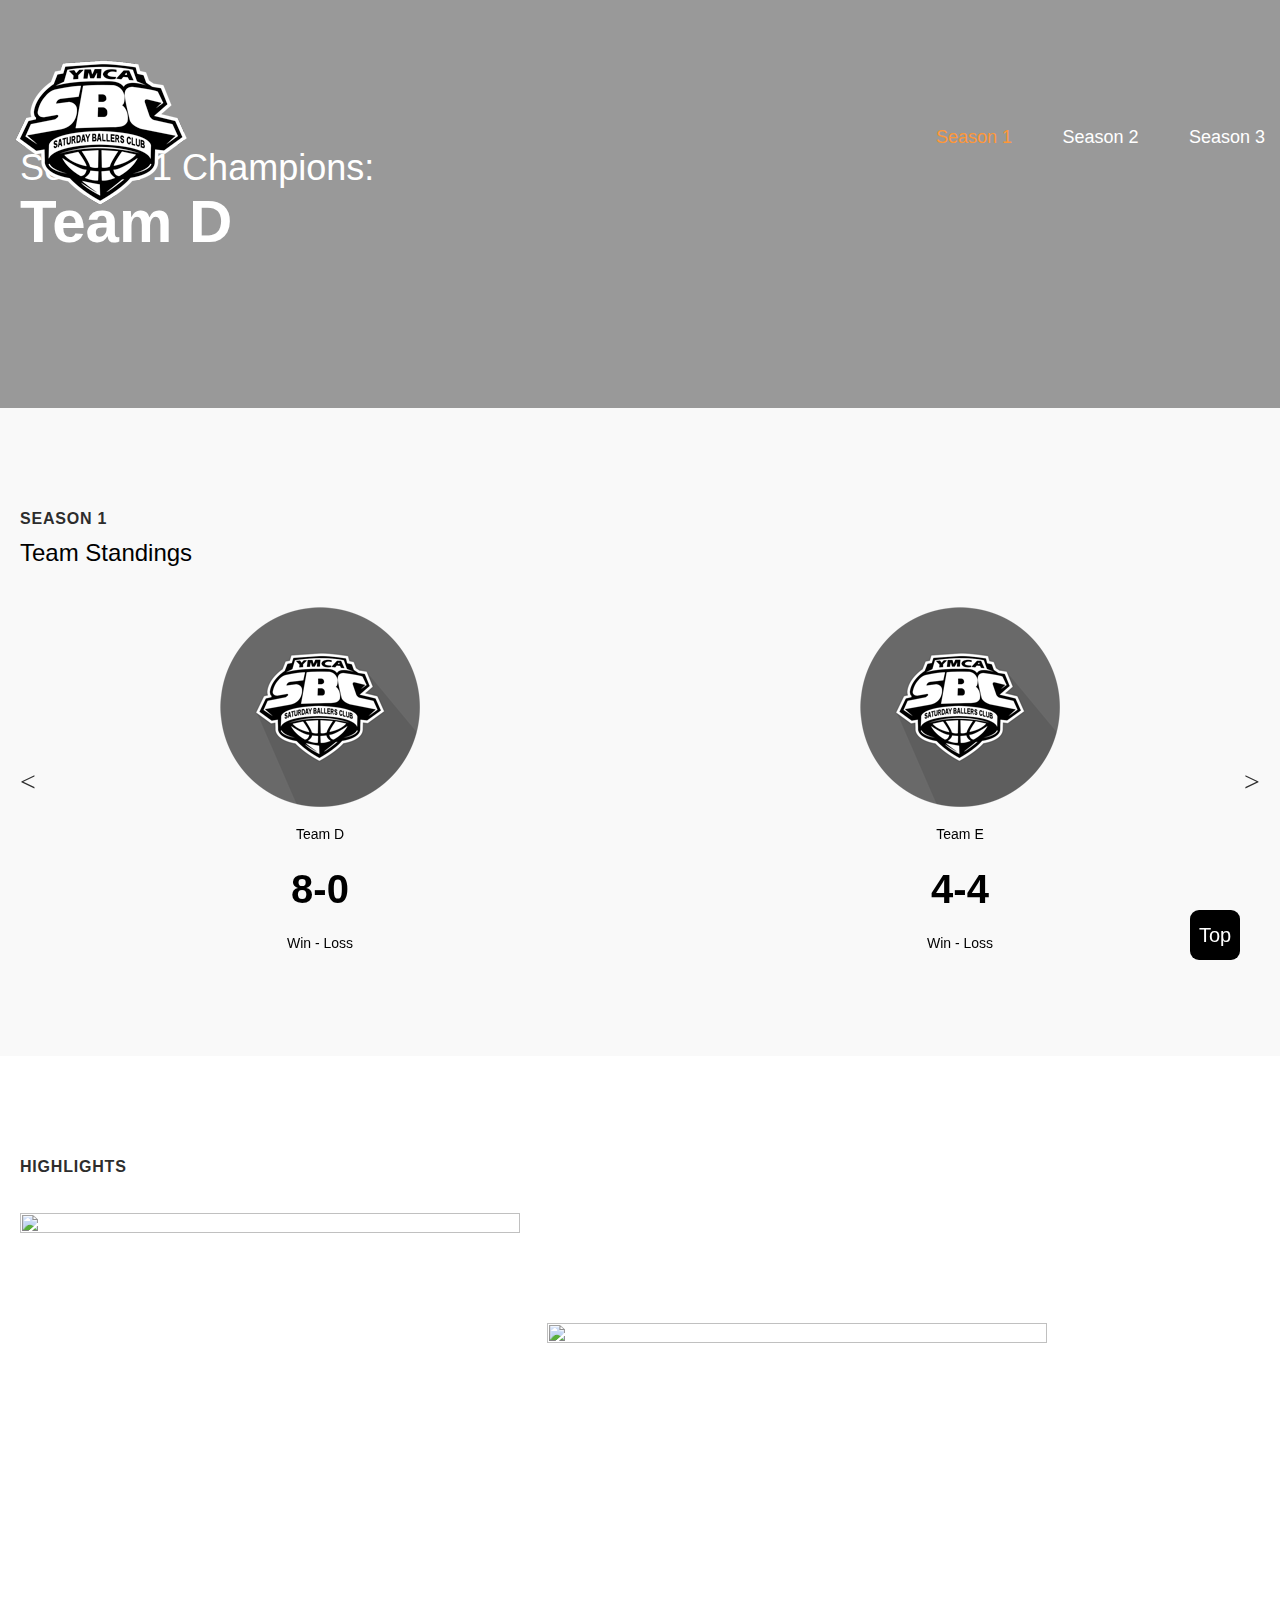
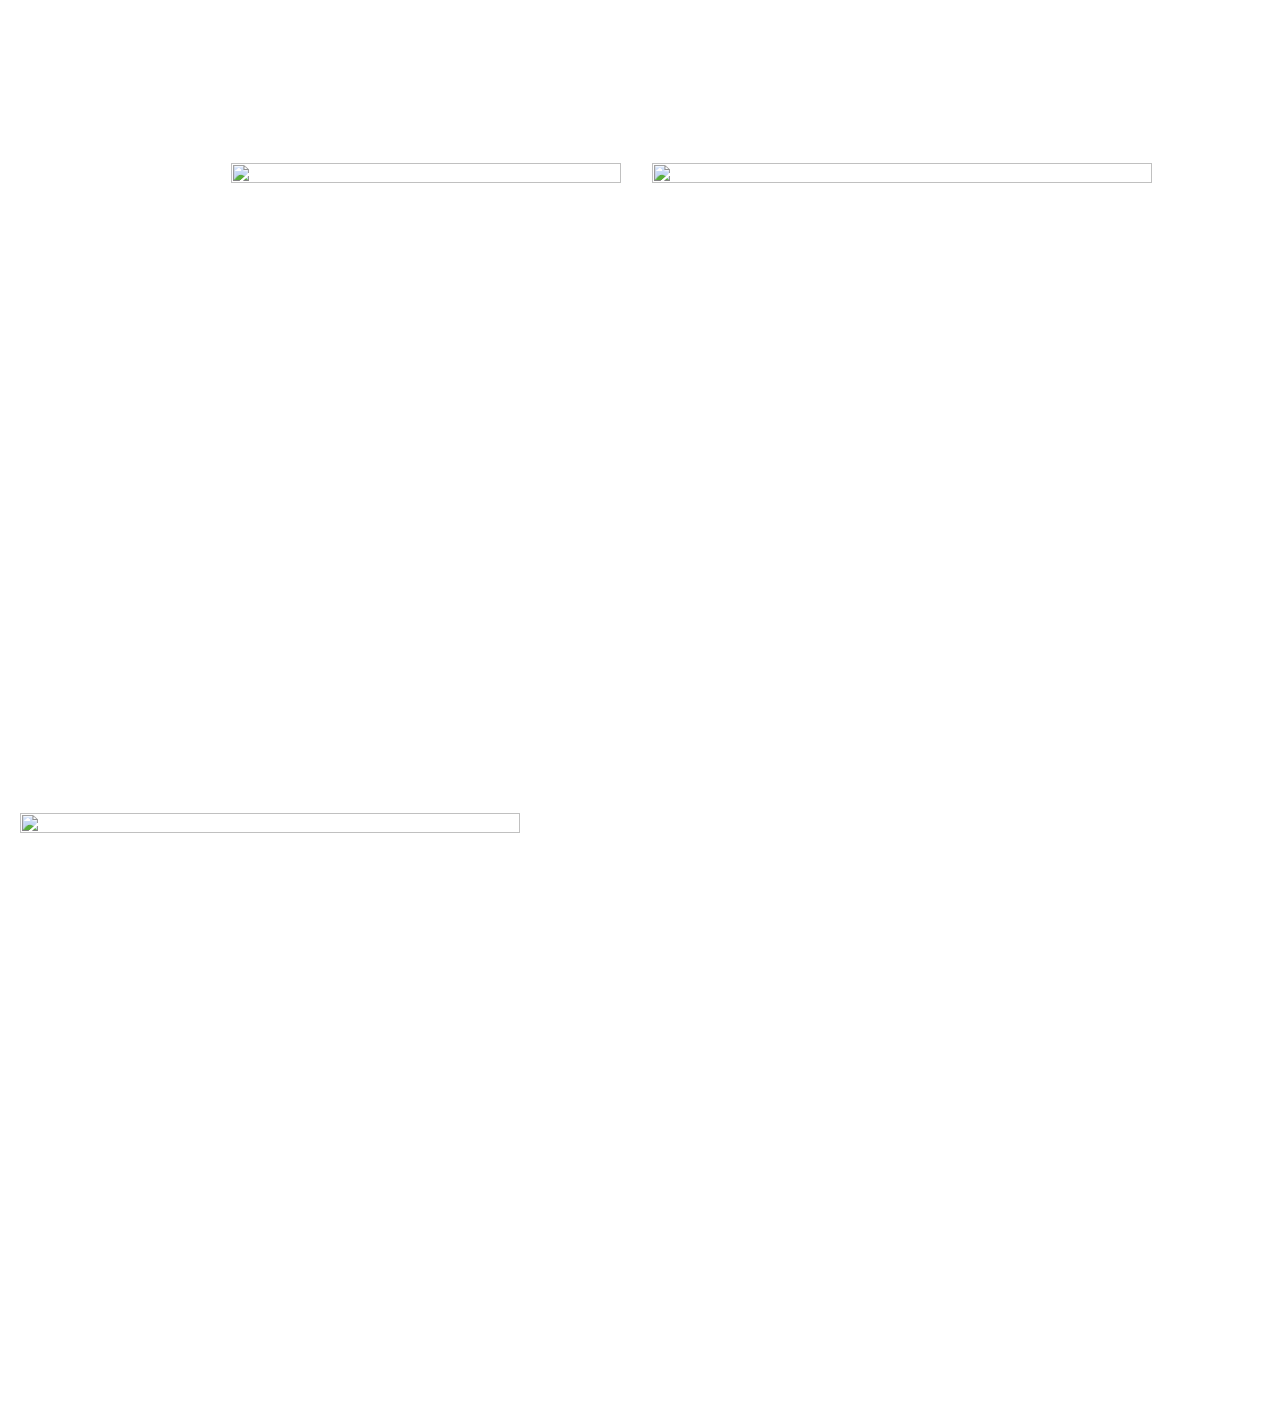
==== commit 807cad40: "update 3.0" ====
--- a/s1.html
+++ b/s1.html
@@ -112,7 +112,7 @@
         <div class="container">
           <div class="row">
             <div class="col-xl-10">
-              <h6 class="custom-subtitle-1">Season 3</h6>
+              <h6 class="custom-subtitle-1">Season 1</h6>
               <p class="custom-title mt-1">Team Standings</p>
             </div>
           </div>
--- a/style.css
+++ b/style.css
@@ -700,7 +700,7 @@
 	position:absolute;
 	top:0;
 	left:0;
-	background-color:rgba(0,0,0,.2);
+	background-color:rgba(0,0,0,.4);
 	z-index: 0;
 }
 .bg-image>.container{
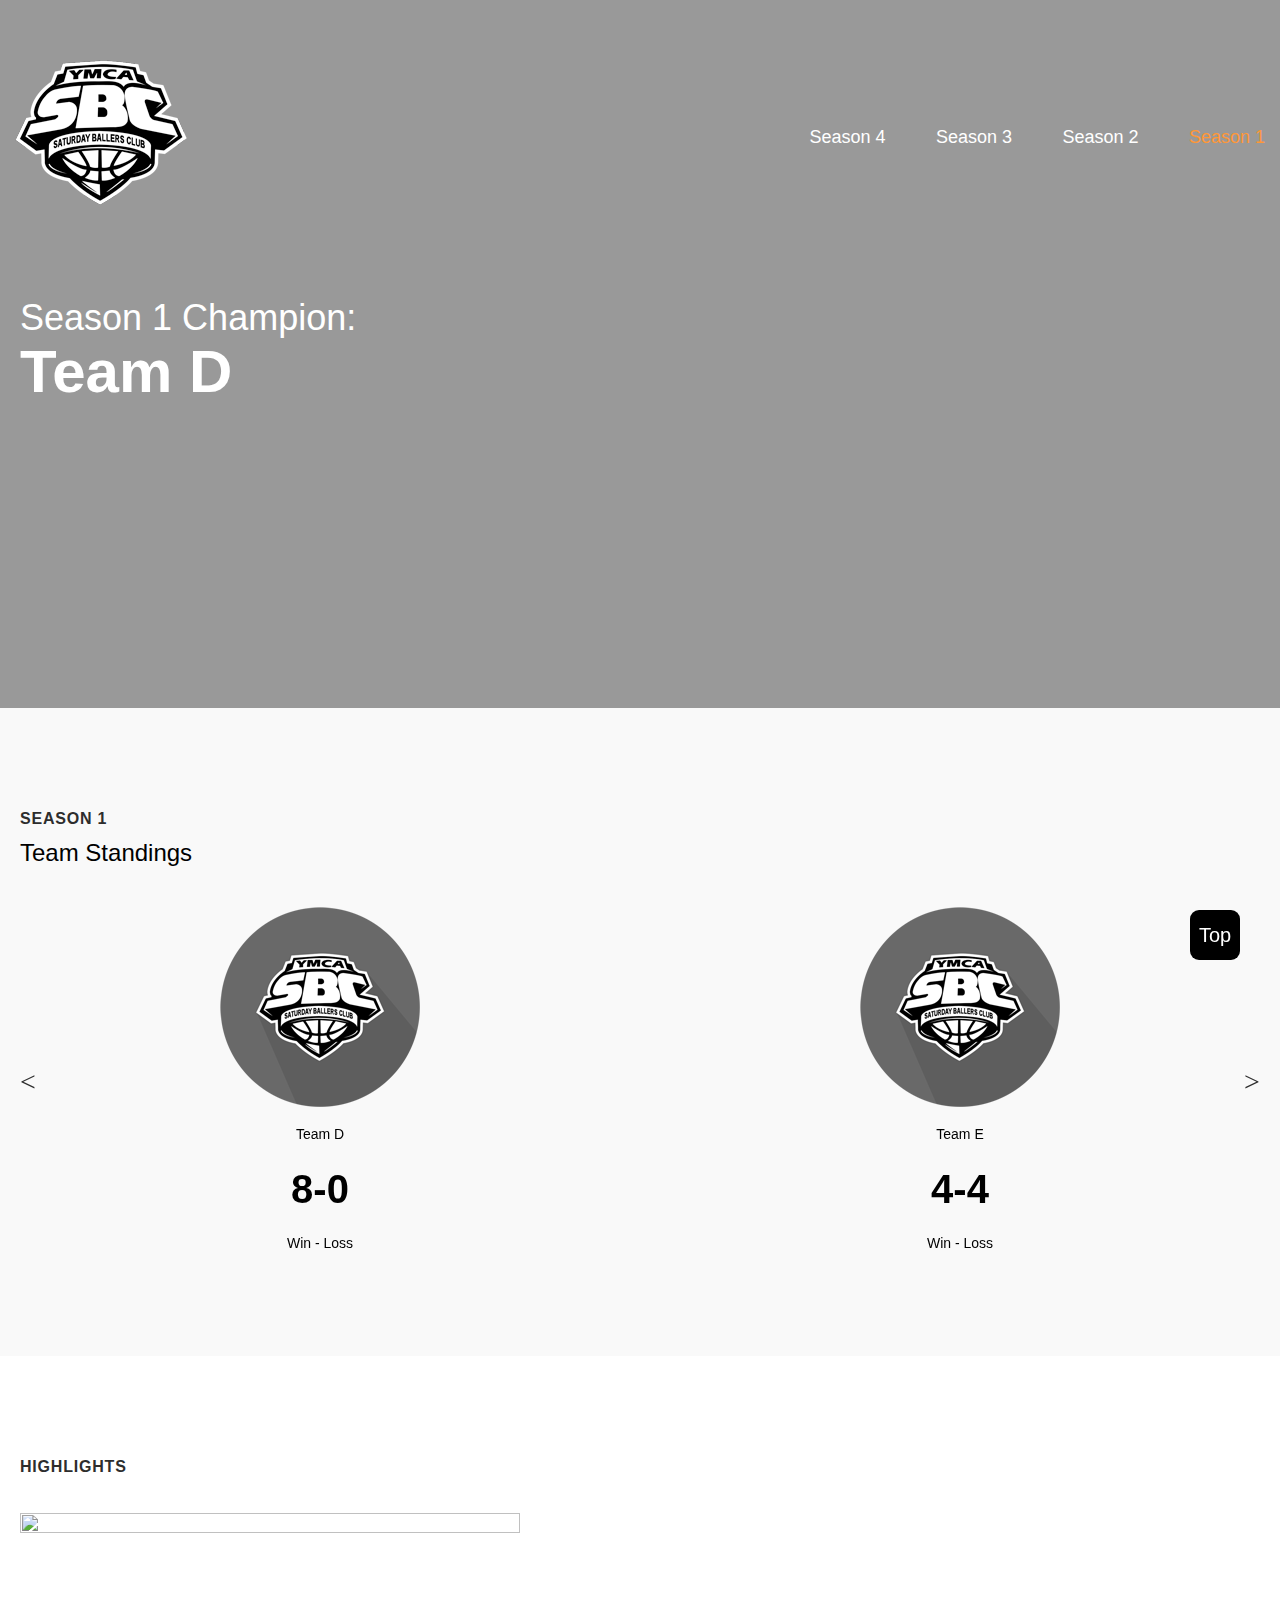
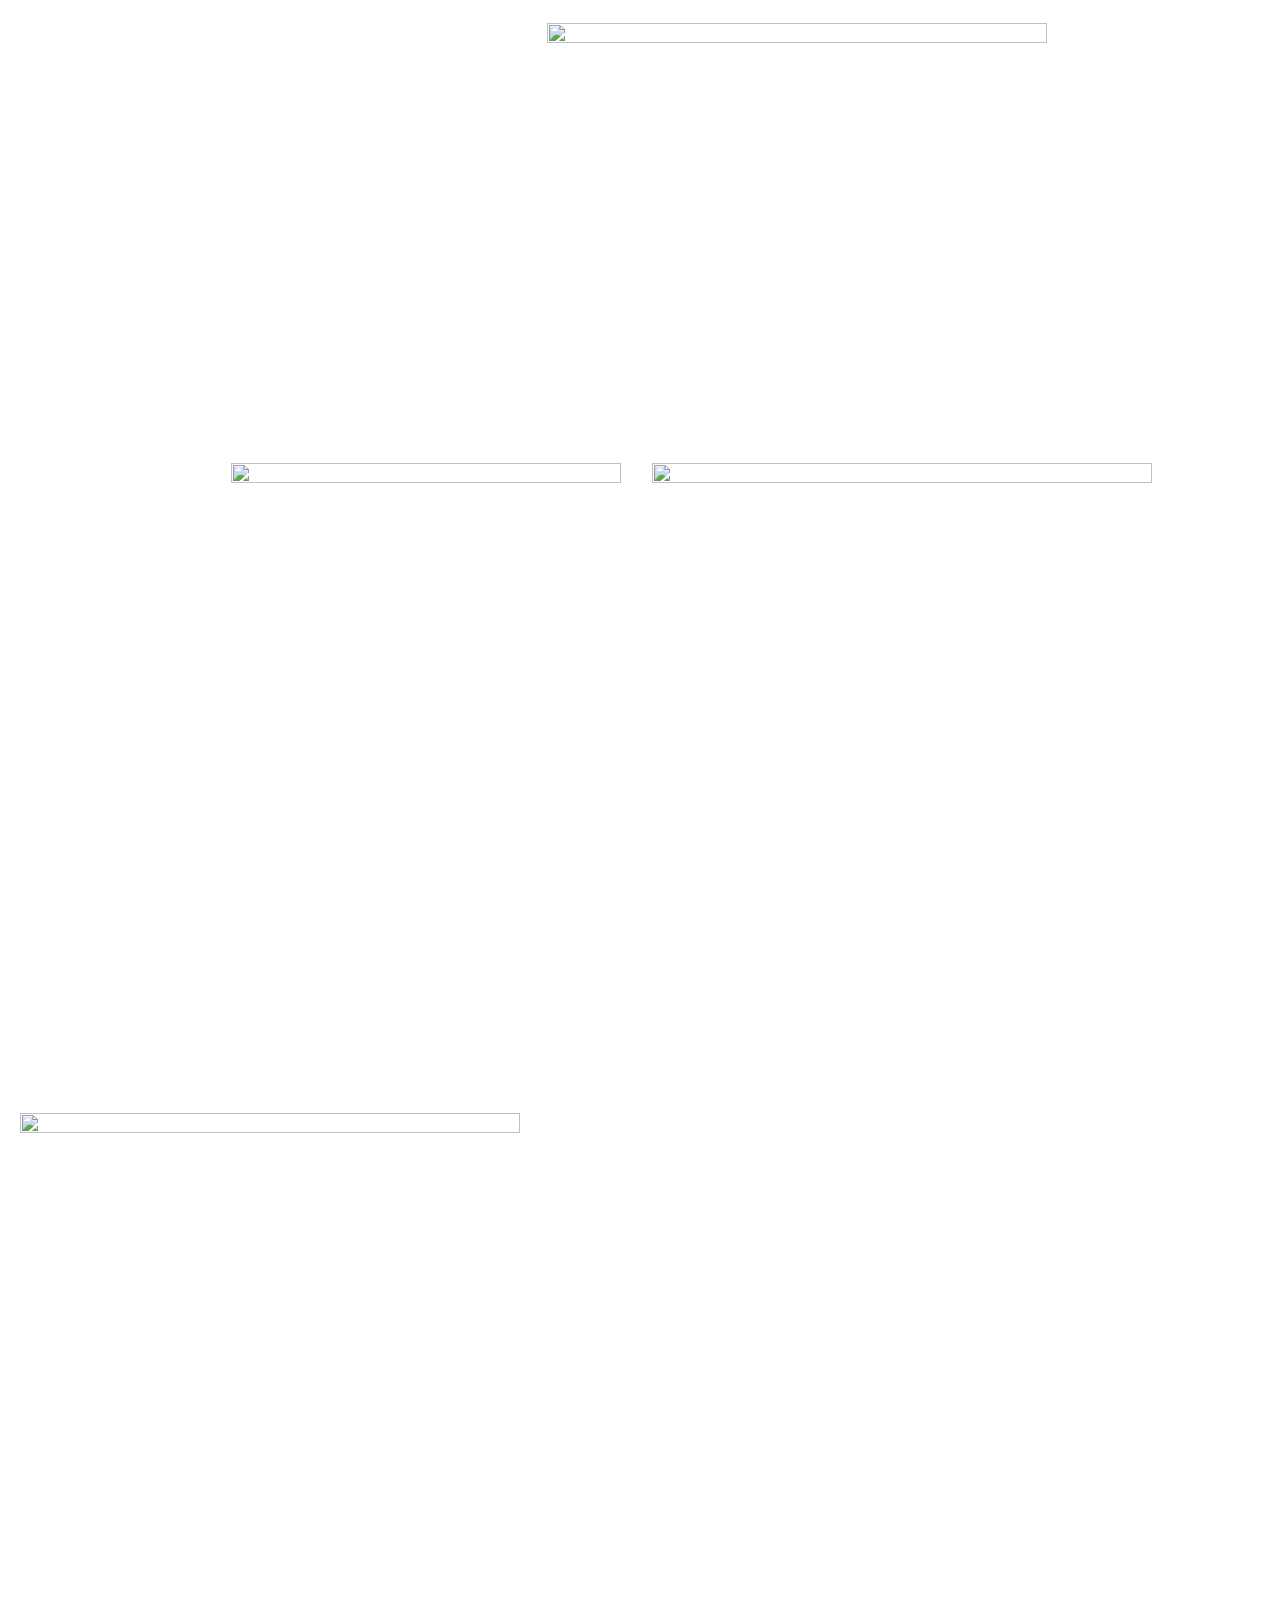
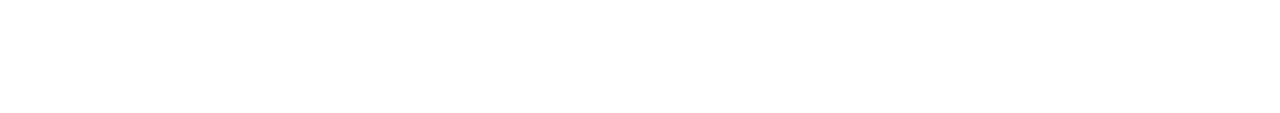
==== commit f6a06547: "update 3.1" ====
--- a/s1.html
+++ b/s1.html
@@ -45,16 +45,10 @@
                   <ul class="rd-navbar-nav">
                     <!-- <li class="rd-nav-item active"><a class="rd-nav-link" href="index.html">Home</a>
                     </li> -->
-                    <li class="rd-nav-item active"><a class="rd-nav-link" href="s1.html">Season 1</a>
-                    </li>
-                    <li class="rd-nav-item"><a class="rd-nav-link" href="s2.html">Season 2</a>
-                      <!-- <ul class="rd-menu rd-navbar-dropdown">
-                        <li class="rd-dropdown-item"><a class="rd-dropdown-link" href="single-page.html">Single page</a>
-                        </li>
-                      </ul> -->
-                    </li>
-                    <li class="rd-nav-item "><a class="rd-nav-link" href="s3.html">Season 3</a>
-                    </li>
+                    <li class="rd-nav-item "><a class="rd-nav-link" href="index.html">Season 4</a></li>
+                    <li class="rd-nav-item "><a class="rd-nav-link" href="s3.html">Season 3</a></li>
+                    <li class="rd-nav-item"><a class="rd-nav-link" href="s2.html">Season 2</a></li>                    
+                    <li class="rd-nav-item active"><a class="rd-nav-link" href="s1.html">Season 1</a></li>
                     <!-- <li class="rd-nav-item"><a class="rd-nav-link" href="#">Pages</a>
                       <ul class="rd-menu rd-navbar-dropdown">
                         <li class="rd-dropdown-item"><a class="rd-dropdown-link" href="faqs.html">FAQs</a>
@@ -101,7 +95,7 @@
       </header>
       <section class="section section-header bg-image /*bg-image-9*/ text-start novi-bg novi-bg-img" style="background-image:url(https://scontent.fceb2-2.fna.fbcdn.net/v/t1.15752-9/331546127_1372806336821156_5778735184261151974_n.jpg?_nc_cat=107&ccb=1-7&_nc_sid=5f2048&_nc_eui2=AeFdvsT9ojt_pZg6DpMCNC7S0mZWw9sOZSvSZlbD2w5lK3hjQvyOjglo2CndCxs0EsFgZIdAFUtHHFuphZiEccHy&_nc_ohc=CuhkQqQpDPgQ7kNvgGZ9PCZ&_nc_ht=scontent.fceb2-2.fna&oh=03_Q7cD1QH3fqWlCpzEtZl7xx8pHVOrsMyQ5jQxKyN4pa7dYfvHnQ&oe=66842CF5)">
         <div class="container">
-          <h2>Season 1 Champions:</h2>
+          <h2>Season 1 Champion:</h2>
           <h1 class="fw-bold header-title">Team D</h1>
           <!-- <p class="big header-subtitle">Our club is the #1 place to engage with one of the world’s most popular sports. We are dedicated to promoting the culture of soccer.</p>
           <div class="group-md button-group"><a class="button button-primary button-nina" href="about-us.html">Read more</a></div> -->
@@ -117,9 +111,13 @@
             </div>
           </div>
           <div class="row row-sm">
-            <div class="owl-carousel owl-layout-6" data-items="1" data-lg-items="2" data-xxl-items="3" data-loop="true" data-margin="40" data-autoplay="false" data-owl='{"nav":true}'>
-              <div class="score-image d-flex align-items-center justify-content-center flex-column">
-                <img src="images/sbc.png" class="mb-3" alt="" loading="lazy" />
+            <div class="owl-carousel owl-layout-6" data-items="1" data-lg-items="2" data-xxl-items="3" data-loop="false" data-margin="40" data-autoplay="false" data-owl='{"nav":true}'>
+              <div class="score-image d-flex align-items-center justify-content-center flex-column">
+                <div class="mb-3" data-isotope-layout="masonry" data-column-class=".col-1" data-lightgallery="group" data-lg-animation="lg-zoom-in">
+                  <a class="" data-lightgallery="item" href="https://scontent-mnl1-2.xx.fbcdn.net/v/t1.15752-9/330965427_1419935682082235_540649874835317261_n.jpg?_nc_cat=109&ccb=1-7&_nc_sid=5f2048&_nc_eui2=AeFi3BoeXKq00gGF1hjKc11CL9uQxDeIz7Yv25DEN4jPtgQPBpF5smVLDRsvFDU0ksgce_EDJtJnWIEtBxDhFvIH&_nc_ohc=RVz7kkkhAI4Q7kNvgEElXRb&_nc_ht=scontent-mnl1-2.xx&oh=03_Q7cD1QEwHGLfRD0RdRhi5lIpag9B5CIcXiZ3x5k4XpeX6tF_Rg&oe=66852B9A">
+                    <img src="images/sbc.png" alt="" loading="lazy" />
+                  </a>
+                </div>
                 <div class="score">
                   <div class="score__info">
                     <p>Team D</p>
@@ -133,7 +131,11 @@
                 </div>
               </div>
               <div class="score-image d-flex align-items-center justify-content-center flex-column">
-                <img src="images/sbc.png" class="mb-3" alt="" loading="lazy" />
+                <div class="mb-3" data-isotope-layout="masonry" data-column-class=".col-1" data-lightgallery="group" data-lg-animation="lg-zoom-in">
+                  <a class="" data-lightgallery="item" href="https://scontent-mnl1-2.xx.fbcdn.net/v/t1.15752-9/331950448_1125862388814565_4360454288717385144_n.jpg?_nc_cat=105&ccb=1-7&_nc_sid=5f2048&_nc_eui2=AeGgZTUz3yog7kqQCWGFIhuN94yUyWJ3M5L3jJTJYnczktAJ6PsuBhfyeUqfXHI-zYWWfQSHLpA9ifOOATBeuanP&_nc_ohc=9qlWZ5FCM1QQ7kNvgFJ6oUk&_nc_ht=scontent-mnl1-2.xx&oh=03_Q7cD1QHQfzGPPZGa0WM7c6CqCieXuydEwmp3eTzPuXfNVIzsew&oe=66851488">
+                    <img src="images/sbc.png" alt="" loading="lazy" />
+                  </a>
+                </div>
                 <div class="score">
                   <div class="score__info">
                     <p>Team E</p>
@@ -147,7 +149,11 @@
                 </div>
               </div>
               <div class="score-image d-flex align-items-center justify-content-center flex-column">
-                <img src="images/sbc.png" class="mb-3" alt="" loading="lazy" />
+                <div class="mb-3" data-isotope-layout="masonry" data-column-class=".col-1" data-lightgallery="group" data-lg-animation="lg-zoom-in">
+                  <a class="" data-lightgallery="item" href="https://scontent-mnl1-2.xx.fbcdn.net/v/t1.15752-9/317382539_929961635026117_5595934717935075367_n.jpg?_nc_cat=111&ccb=1-7&_nc_sid=5f2048&_nc_eui2=AeEb6R_AxWnA1oGSOkAEYnpnSsqdDMKNzTdKyp0Mwo3NN3hlVCVRXONk9WOaZS-1r1-SlONzYT47nld7mWbG-bwp&_nc_ohc=PHgdBopSMn4Q7kNvgEsXPWw&_nc_ht=scontent-mnl1-2.xx&oh=03_Q7cD1QHkc39ILabYjwJoZVZ4-GaSyDO1KpopVflgOjqnBA6quA&oe=668526A0">
+                    <img src="images/sbc.png" alt="" loading="lazy" />
+                  </a>
+                </div>
                 <div class="score">
                   <div class="score__info">
                     <p>Team C</p>
@@ -161,7 +167,11 @@
                 </div>
               </div>
               <div class="score-image d-flex align-items-center justify-content-center flex-column">
-                <img src="images/sbc.png" class="mb-3" alt="" loading="lazy"/>
+                <div class="mb-3" data-isotope-layout="masonry" data-column-class=".col-1" data-lightgallery="group" data-lg-animation="lg-zoom-in">
+                  <a class="" data-lightgallery="item" href="https://scontent.fmnl25-3.fna.fbcdn.net/v/t1.15752-9/331554500_1551119405407693_556717041710596788_n.jpg?_nc_cat=106&ccb=1-7&_nc_sid=5f2048&_nc_eui2=AeF3doL89l8PgvNCIvrhtuhcWZlGCSVjA0xZmUYJJWMDTNzHXlP5VGfOyC_qIIif4qkP8Ts2wypaD91zXEvMttz6&_nc_ohc=i1ImYQQJ5SYQ7kNvgGNW6Zp&_nc_ht=scontent.fmnl25-3.fna&oh=03_Q7cD1QHYTfBXRBXWh5yeWQHBuGq4kh9hOKChm2mJnZFQrtbMvQ&oe=66851A60">
+                    <img src="images/sbc.png" alt="" loading="lazy" />
+                  </a>
+                </div>
                 <div class="score">
                   <div class="score__info">
                     <p>Team A</p>
@@ -175,7 +185,11 @@
                 </div>
               </div>
               <div class="score-image d-flex align-items-center justify-content-center flex-column">
-                <img src="images/sbc.png" class="mb-3" alt="" loading="lazy"/>
+                <div class="mb-3" data-isotope-layout="masonry" data-column-class=".col-1" data-lightgallery="group" data-lg-animation="lg-zoom-in">
+                  <a class="" data-lightgallery="item" href="https://scontent-mnl1-2.xx.fbcdn.net/v/t1.15752-9/329775027_1333151017473580_6813915620959698256_n.jpg?_nc_cat=104&ccb=1-7&_nc_sid=5f2048&_nc_eui2=AeESkZjsIaNdLLpOJH4LuJbM_j0etylsBtr-PR63KWwG2ugAfu9XU4JoCERWgl4FVoCpwmrn7lSqiL_sJhUYAHNO&_nc_ohc=Y1WoHBsmRtQQ7kNvgHQAxm7&_nc_ht=scontent-mnl1-2.xx&oh=03_Q7cD1QGewCNSeaIv-UrSKUHBOdOaCuO2MXsEQLq5KUG2fNIOhA&oe=66852513">
+                    <img src="images/sbc.png" alt="" loading="lazy" />
+                  </a>
+                </div>
                 <div class="score">
                   <div class="score__info">
                     <p>Team B</p>
--- a/style.css
+++ b/style.css
@@ -431,6 +431,9 @@
 .preloader-inner {
 	display: inline-block;
 	position: relative;
+	background-image:url(images/sbc-logo-43-36.png);
+	background-repeat: no-repeat;
+	background-position: center;
 }
 
 .preloader-svg {
@@ -4089,6 +4092,17 @@
 	}
 }
 
+@media(max-width:1199px){
+	.logo-inverse{
+		width:auto;
+		height:36px!important;
+	}
+	.rd-navbar-panel{
+		justify-content:space-between;
+		padding-right:15px!important;
+	}
+}
+
 @media (min-width: 992px) and (max-width: 1199px) {
 	.thumbnail-classic.unit-md-horizontal {
 		text-align: left;
@@ -4648,7 +4662,8 @@
 	content: '+';
 	color: #ffffff;
 	font-size: 60px;
-	background-color: rgba(57, 84, 108, 0.8);
+	/* background-color: rgba(57, 84, 108, 0.8); */
+	background-color: rgba(0, 0, 0, 0.5);
 	pointer-events: none;
 }
 
@@ -5016,8 +5031,10 @@
 		padding-bottom: 150px;
 	}
 	.section-header {
-		padding-top: 150px;
-		padding-bottom: 150px;
+		/* padding-top: 150px;
+		padding-bottom: 150px; */
+		padding-top: 300px;
+		padding-bottom: 300px;
 	}
 }
 
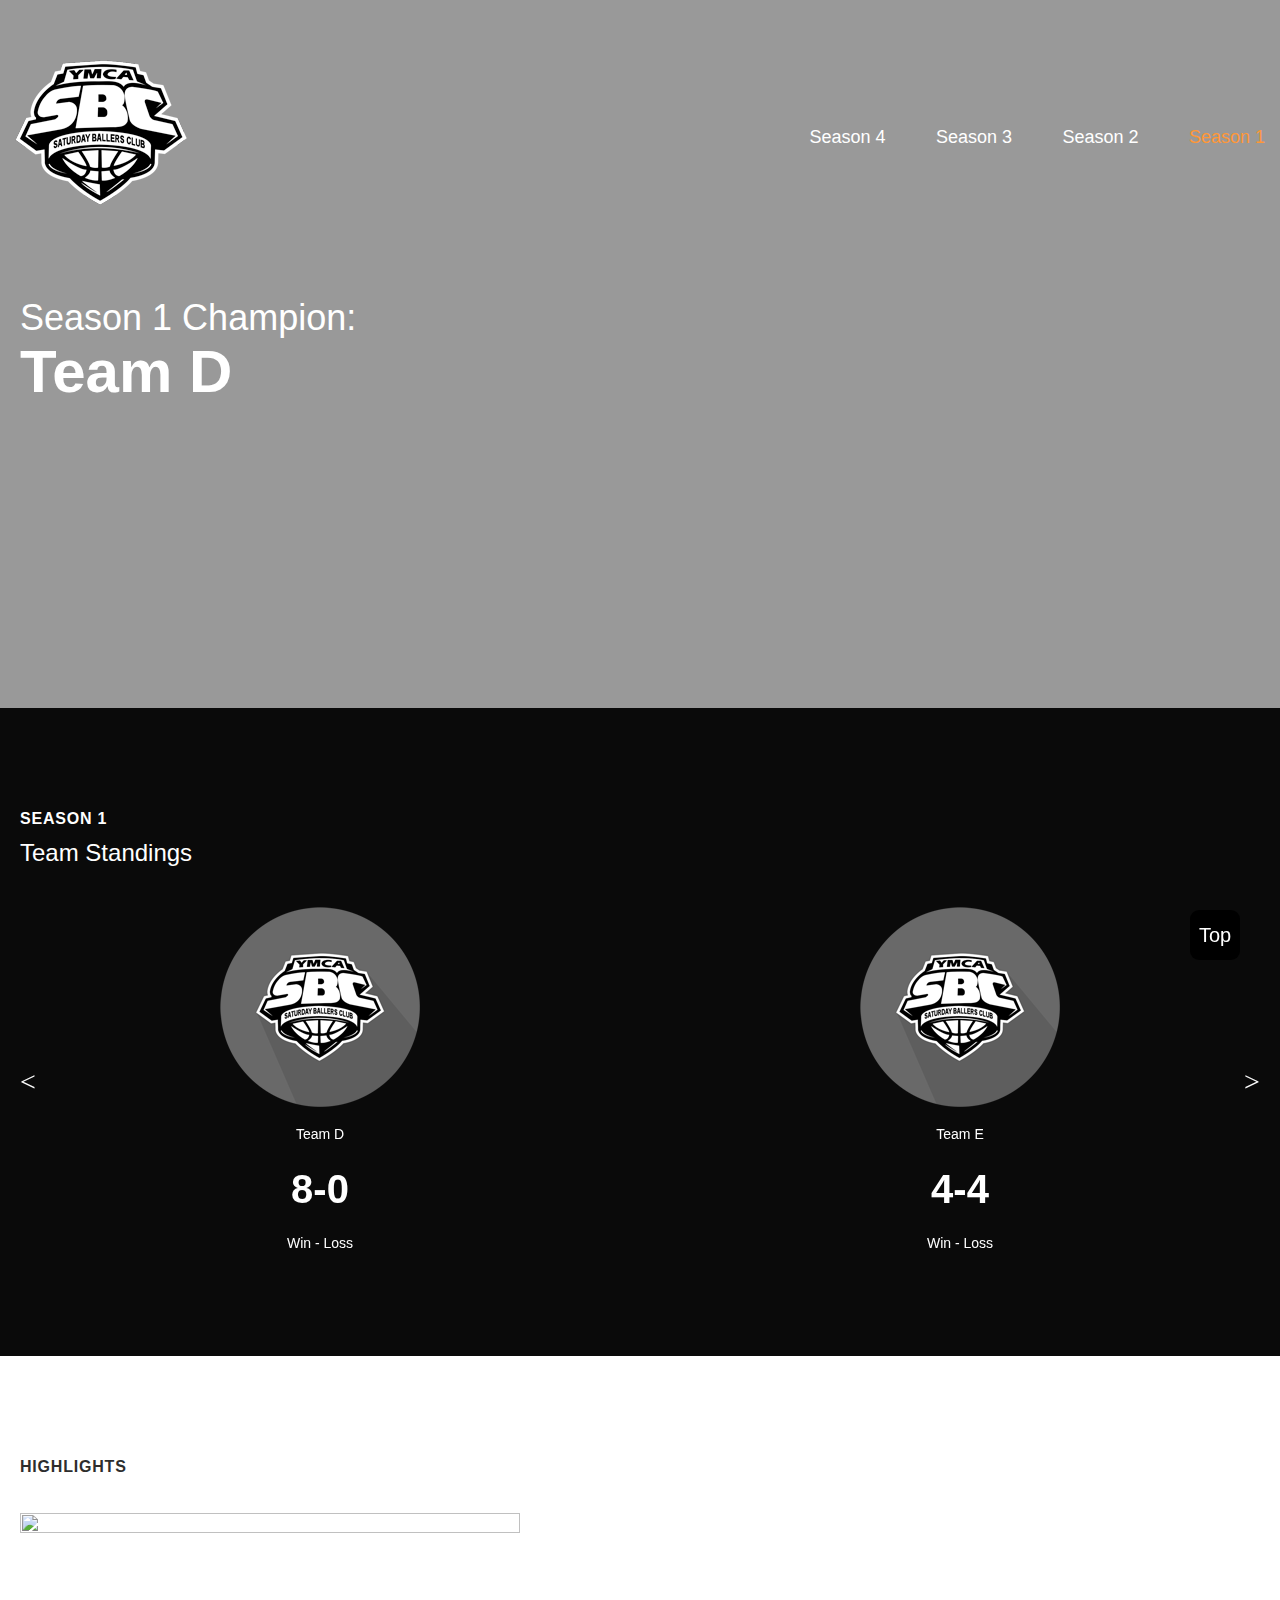
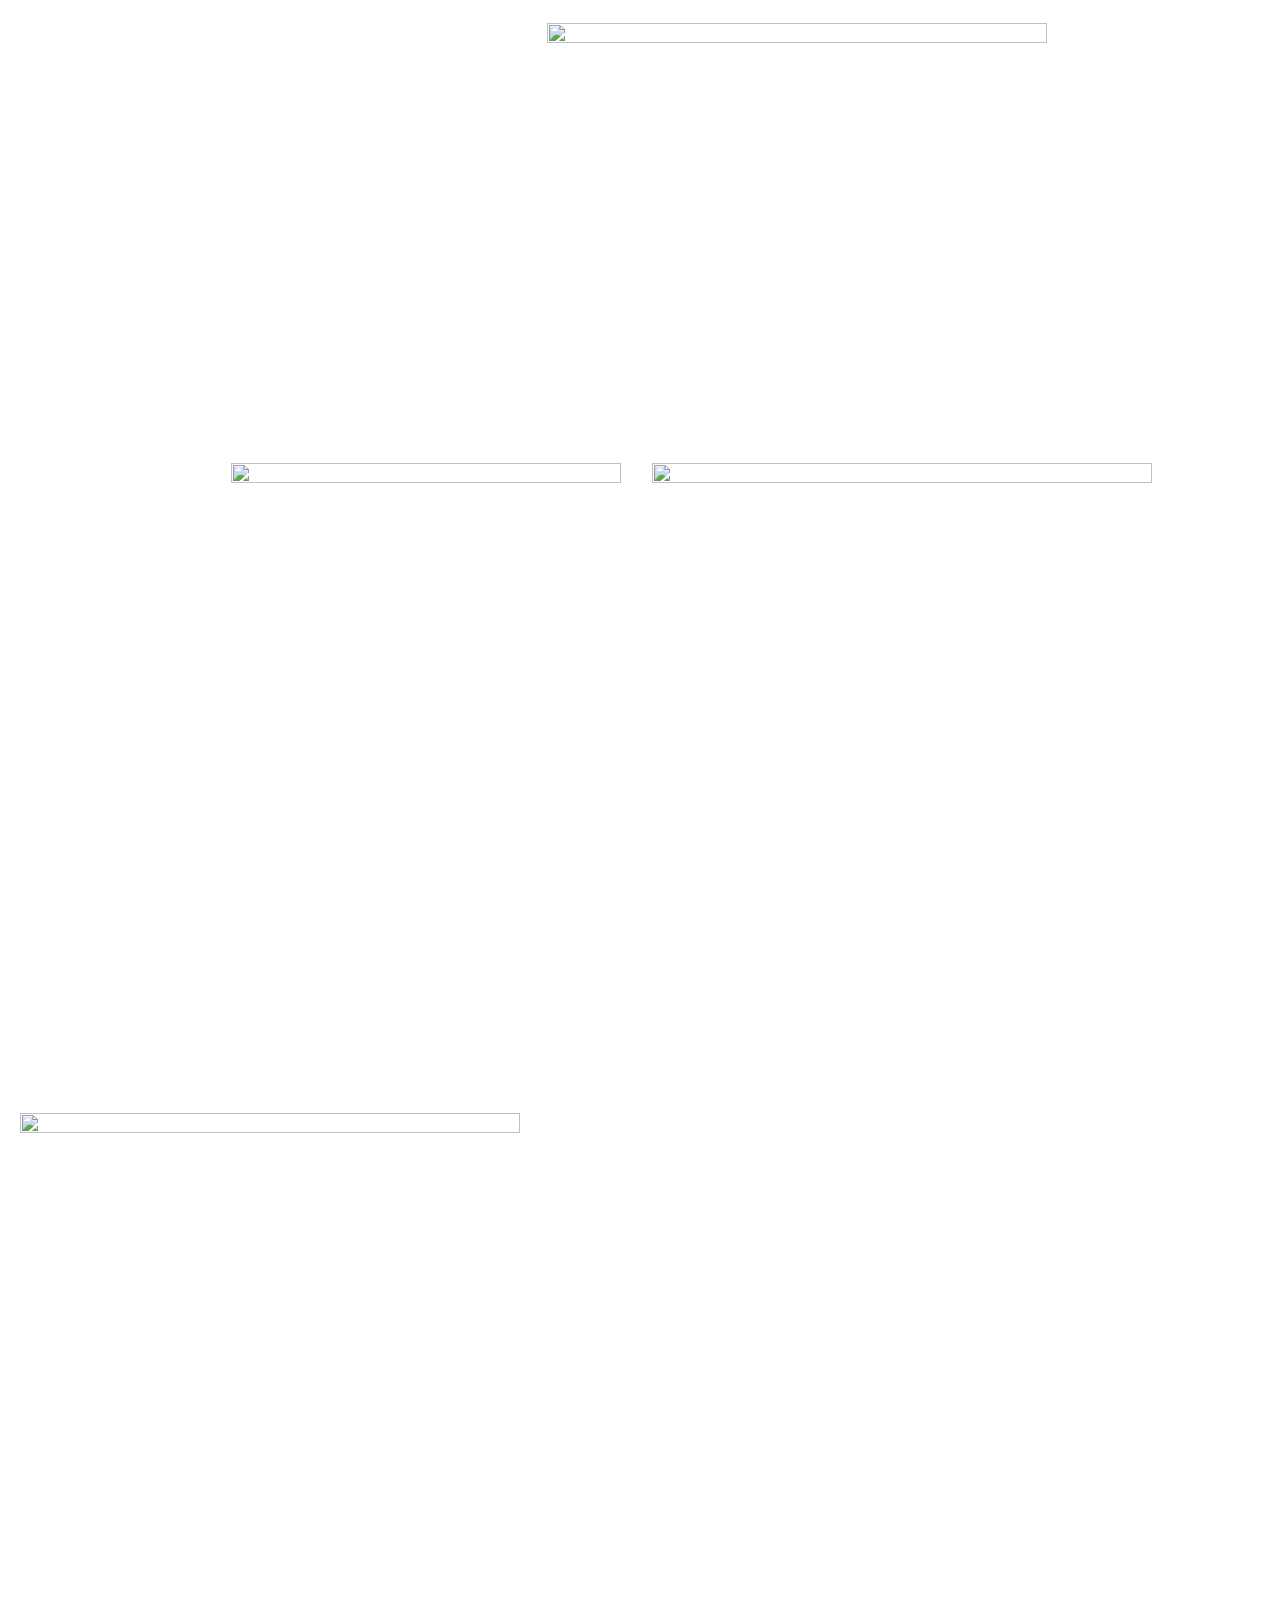
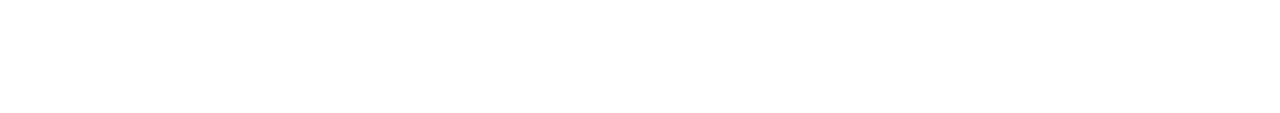
==== commit 575c761a: "update 3.1.3" ====
--- a/s1.html
+++ b/s1.html
@@ -4,6 +4,7 @@
     <meta charset="utf-8">
     <meta name="viewport" content="width=device-width, initial-scale=1">
     <title>SBC YMCA</title>
+    <link rel="icon" type="image/png" href="images/sbc-logo.png">
     <link href="https://cdn.jsdelivr.net/npm/bootstrap@5.3.3/dist/css/bootstrap.min.css" rel="stylesheet" integrity="sha384-QWTKZyjpPEjISv5WaRU9OFeRpok6YctnYmDr5pNlyT2bRjXh0JMhjY6hW+ALEwIH" crossorigin="anonymous">
     <link rel="stylesheet" href="style.css">
     <!-- <link href="https://fonts.googleapis.com/css2?family=Material+Symbols+Outlined:wght@100" rel="stylesheet" /> -->
--- a/style.css
+++ b/style.css
@@ -612,9 +612,12 @@
 .bg-default .slider-widget {
 	background: #F9F9F9;
 }
-
+.bg-gray-100 *{
+	color:#fff!important;
+}
 .bg-gray-100 {
-	background-color: #F9F9F9;
+	/* background-color: #F9F9F9; */
+	background-color: #0a0a0a;
 	fill: #F9F9F9;
 }
 
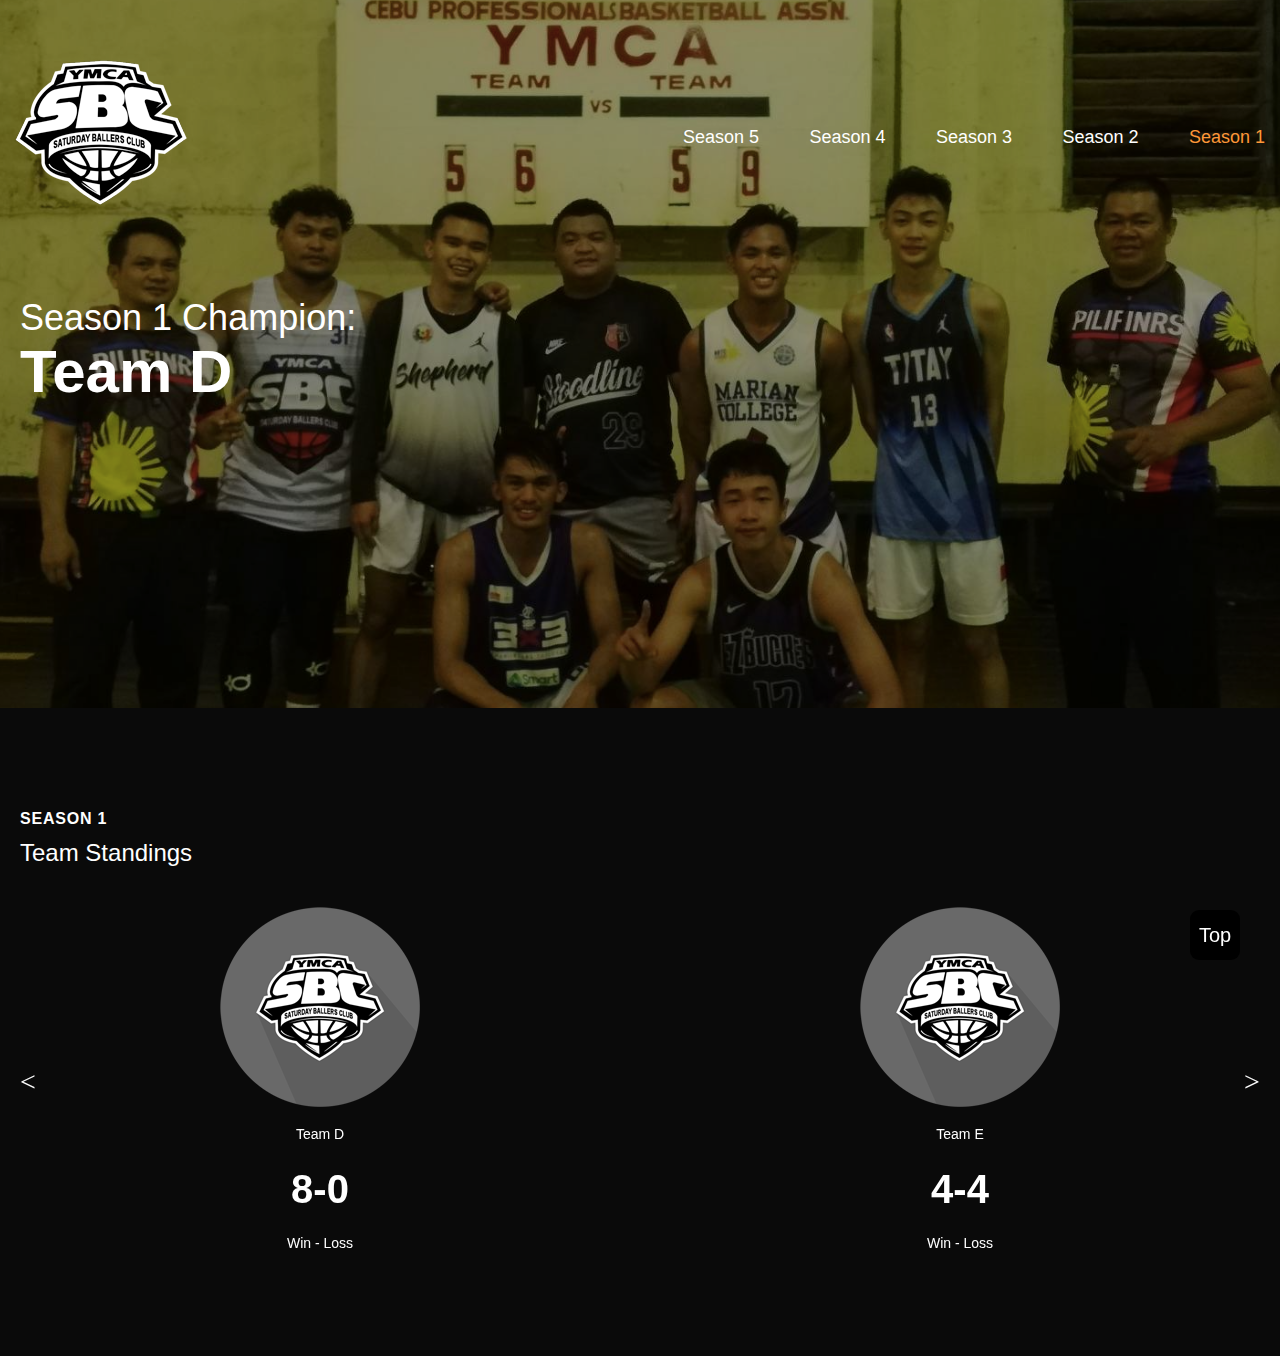
==== commit ca642f04: "Season 5 update" ====
--- a/s1.html
+++ b/s1.html
@@ -46,7 +46,8 @@
                   <ul class="rd-navbar-nav">
                     <!-- <li class="rd-nav-item active"><a class="rd-nav-link" href="index.html">Home</a>
                     </li> -->
-                    <li class="rd-nav-item "><a class="rd-nav-link" href="index.html">Season 4</a></li>
+                    <li class="rd-nav-item "><a class="rd-nav-link" href="index.html">Season 5</a></li>
+                    <li class="rd-nav-item "><a class="rd-nav-link" href="s4.html">Season 4</a></li>
                     <li class="rd-nav-item "><a class="rd-nav-link" href="s3.html">Season 3</a></li>
                     <li class="rd-nav-item"><a class="rd-nav-link" href="s2.html">Season 2</a></li>                    
                     <li class="rd-nav-item active"><a class="rd-nav-link" href="s1.html">Season 1</a></li>
@@ -94,7 +95,7 @@
           </nav>
         </div>
       </header>
-      <section class="section section-header bg-image /*bg-image-9*/ text-start novi-bg novi-bg-img" style="background-image:url(https://scontent.fceb2-2.fna.fbcdn.net/v/t1.15752-9/331546127_1372806336821156_5778735184261151974_n.jpg?_nc_cat=107&ccb=1-7&_nc_sid=5f2048&_nc_eui2=AeFdvsT9ojt_pZg6DpMCNC7S0mZWw9sOZSvSZlbD2w5lK3hjQvyOjglo2CndCxs0EsFgZIdAFUtHHFuphZiEccHy&_nc_ohc=CuhkQqQpDPgQ7kNvgGZ9PCZ&_nc_ht=scontent.fceb2-2.fna&oh=03_Q7cD1QH3fqWlCpzEtZl7xx8pHVOrsMyQ5jQxKyN4pa7dYfvHnQ&oe=66842CF5)">
+      <section class="section section-header bg-image /*bg-image-9*/ text-start novi-bg novi-bg-img" style="background-image:url(/images/s1/s1-champ.png)">
         <div class="container">
           <h2>Season 1 Champion:</h2>
           <h1 class="fw-bold header-title">Team D</h1>
@@ -115,7 +116,7 @@
             <div class="owl-carousel owl-layout-6" data-items="1" data-lg-items="2" data-xxl-items="3" data-loop="false" data-margin="40" data-autoplay="false" data-owl='{"nav":true}'>
               <div class="score-image d-flex align-items-center justify-content-center flex-column">
                 <div class="mb-3" data-isotope-layout="masonry" data-column-class=".col-1" data-lightgallery="group" data-lg-animation="lg-zoom-in">
-                  <a class="" data-lightgallery="item" href="https://scontent-mnl1-2.xx.fbcdn.net/v/t1.15752-9/330965427_1419935682082235_540649874835317261_n.jpg?_nc_cat=109&ccb=1-7&_nc_sid=5f2048&_nc_eui2=AeFi3BoeXKq00gGF1hjKc11CL9uQxDeIz7Yv25DEN4jPtgQPBpF5smVLDRsvFDU0ksgce_EDJtJnWIEtBxDhFvIH&_nc_ohc=RVz7kkkhAI4Q7kNvgEElXRb&_nc_ht=scontent-mnl1-2.xx&oh=03_Q7cD1QEwHGLfRD0RdRhi5lIpag9B5CIcXiZ3x5k4XpeX6tF_Rg&oe=66852B9A">
+                  <a class="" data-lightgallery="item" href="images/s1/s1-champ.png">
                     <img src="images/sbc.png" alt="" loading="lazy" />
                   </a>
                 </div>
@@ -222,7 +223,7 @@
         </div>
       </section>
       <!--Gallery-->
-      <section class="section section-lg bg-default novi-bg novi-bg-img">
+      <section style="display:none" class="section section-lg bg-default novi-bg novi-bg-img">
         <div class="container">
           <div class="row">
             <div class="col-xl-10">
--- a/style.css
+++ b/style.css
@@ -3486,7 +3486,7 @@
 }
 
 .score-image img {
-	max-width: 25%;
+	/* max-width: 25%; */
 }
 
 @media (min-width: 480px) {
@@ -15731,4 +15731,9 @@
 
 .search_link:hover {
 	color: #2d2d2d;
+}
+
+.owl-item .mb-3 img{
+	width:200px;
+	height:200px;
 }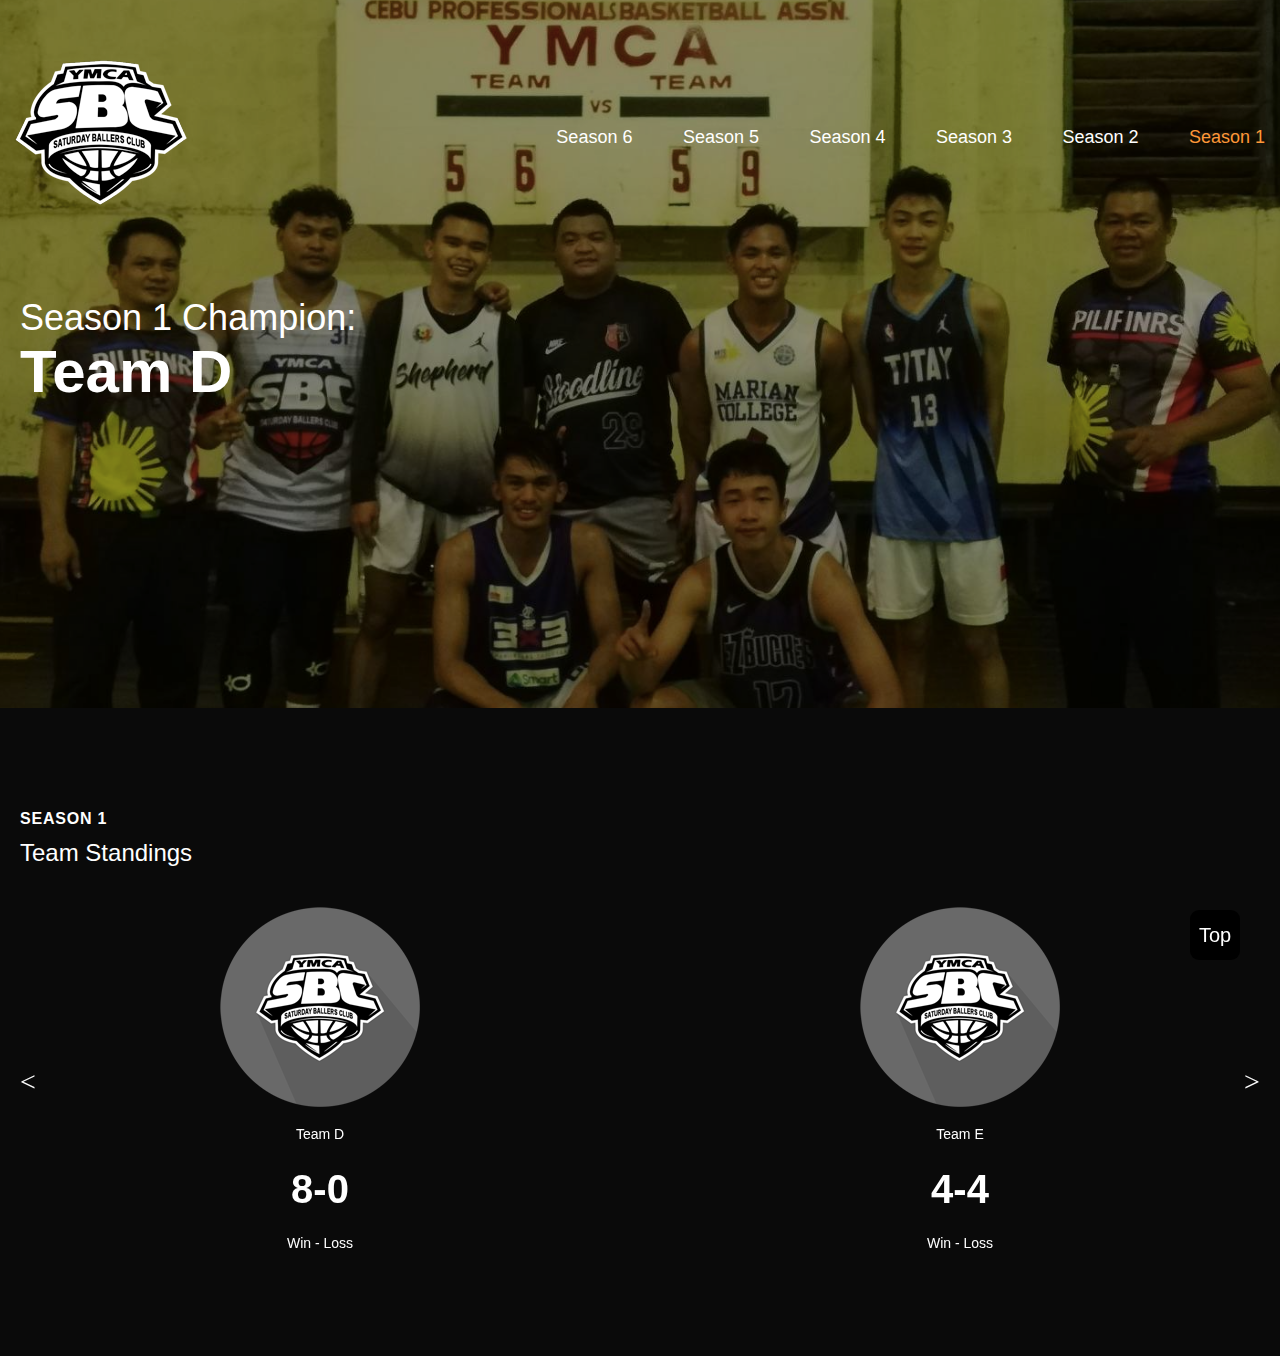
==== commit 3b81bc60: "s6 update" ====
--- a/s1.html
+++ b/s1.html
@@ -46,7 +46,9 @@
                   <ul class="rd-navbar-nav">
                     <!-- <li class="rd-nav-item active"><a class="rd-nav-link" href="index.html">Home</a>
                     </li> -->
-                    <li class="rd-nav-item "><a class="rd-nav-link" href="index.html">Season 5</a></li>
+                    <li class="rd-nav-item "><a class="rd-nav-link" href="index.html">Season 6</a>
+                    </li>
+                    <li class="rd-nav-item "><a class="rd-nav-link" href="s5.html">Season 5</a></li>
                     <li class="rd-nav-item "><a class="rd-nav-link" href="s4.html">Season 4</a></li>
                     <li class="rd-nav-item "><a class="rd-nav-link" href="s3.html">Season 3</a></li>
                     <li class="rd-nav-item"><a class="rd-nav-link" href="s2.html">Season 2</a></li>                    
